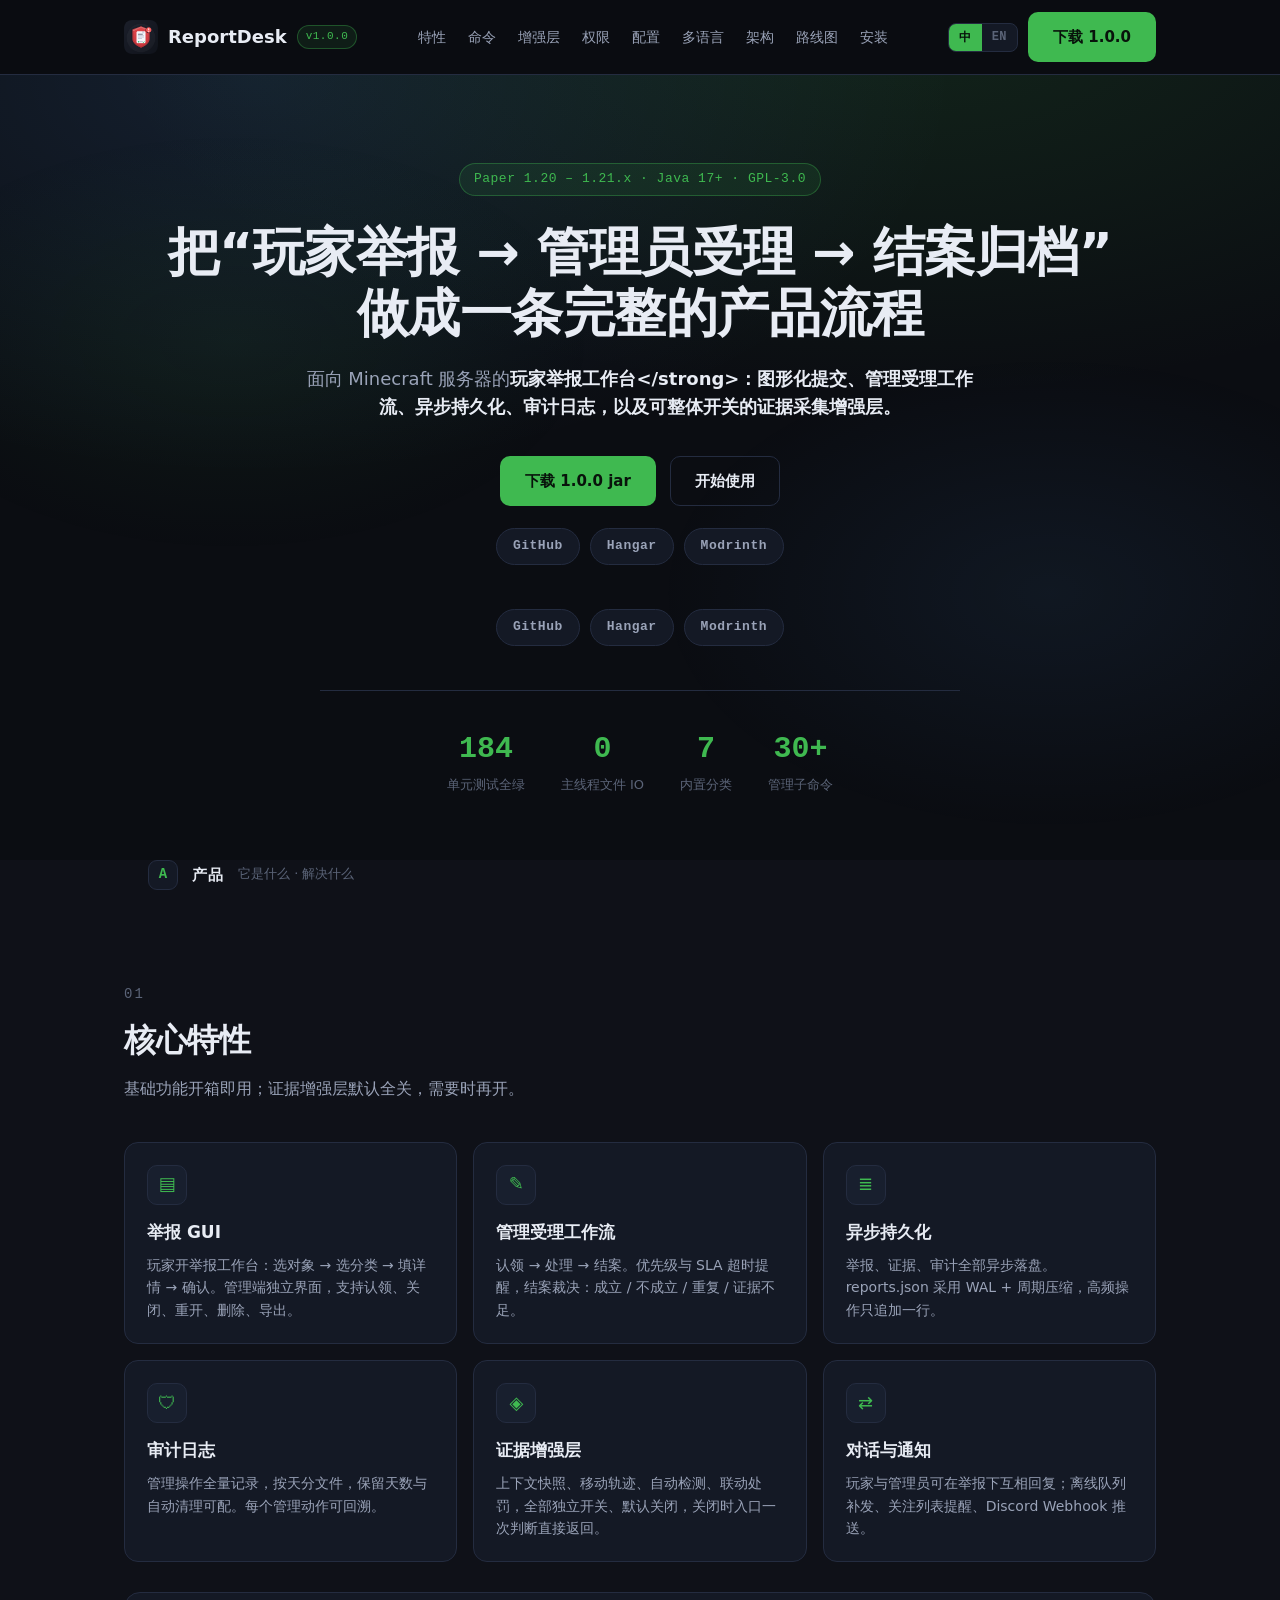
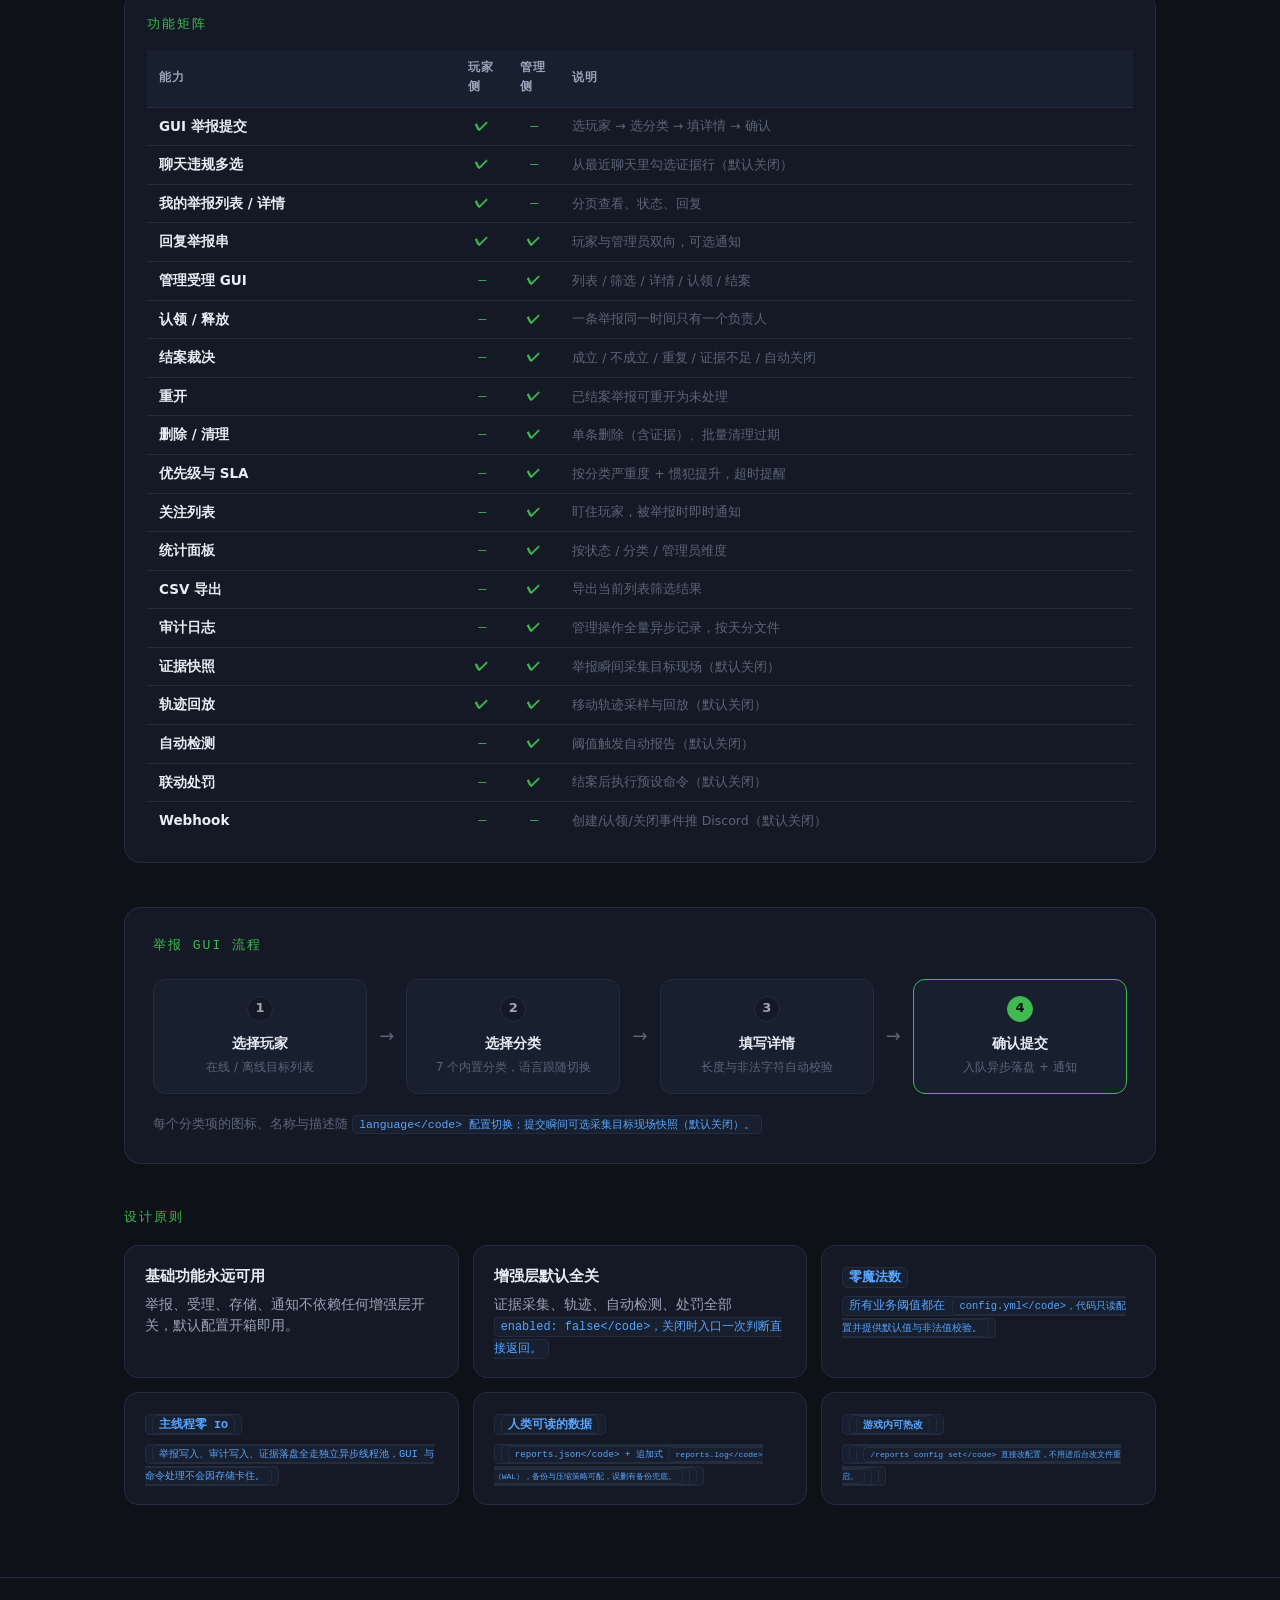
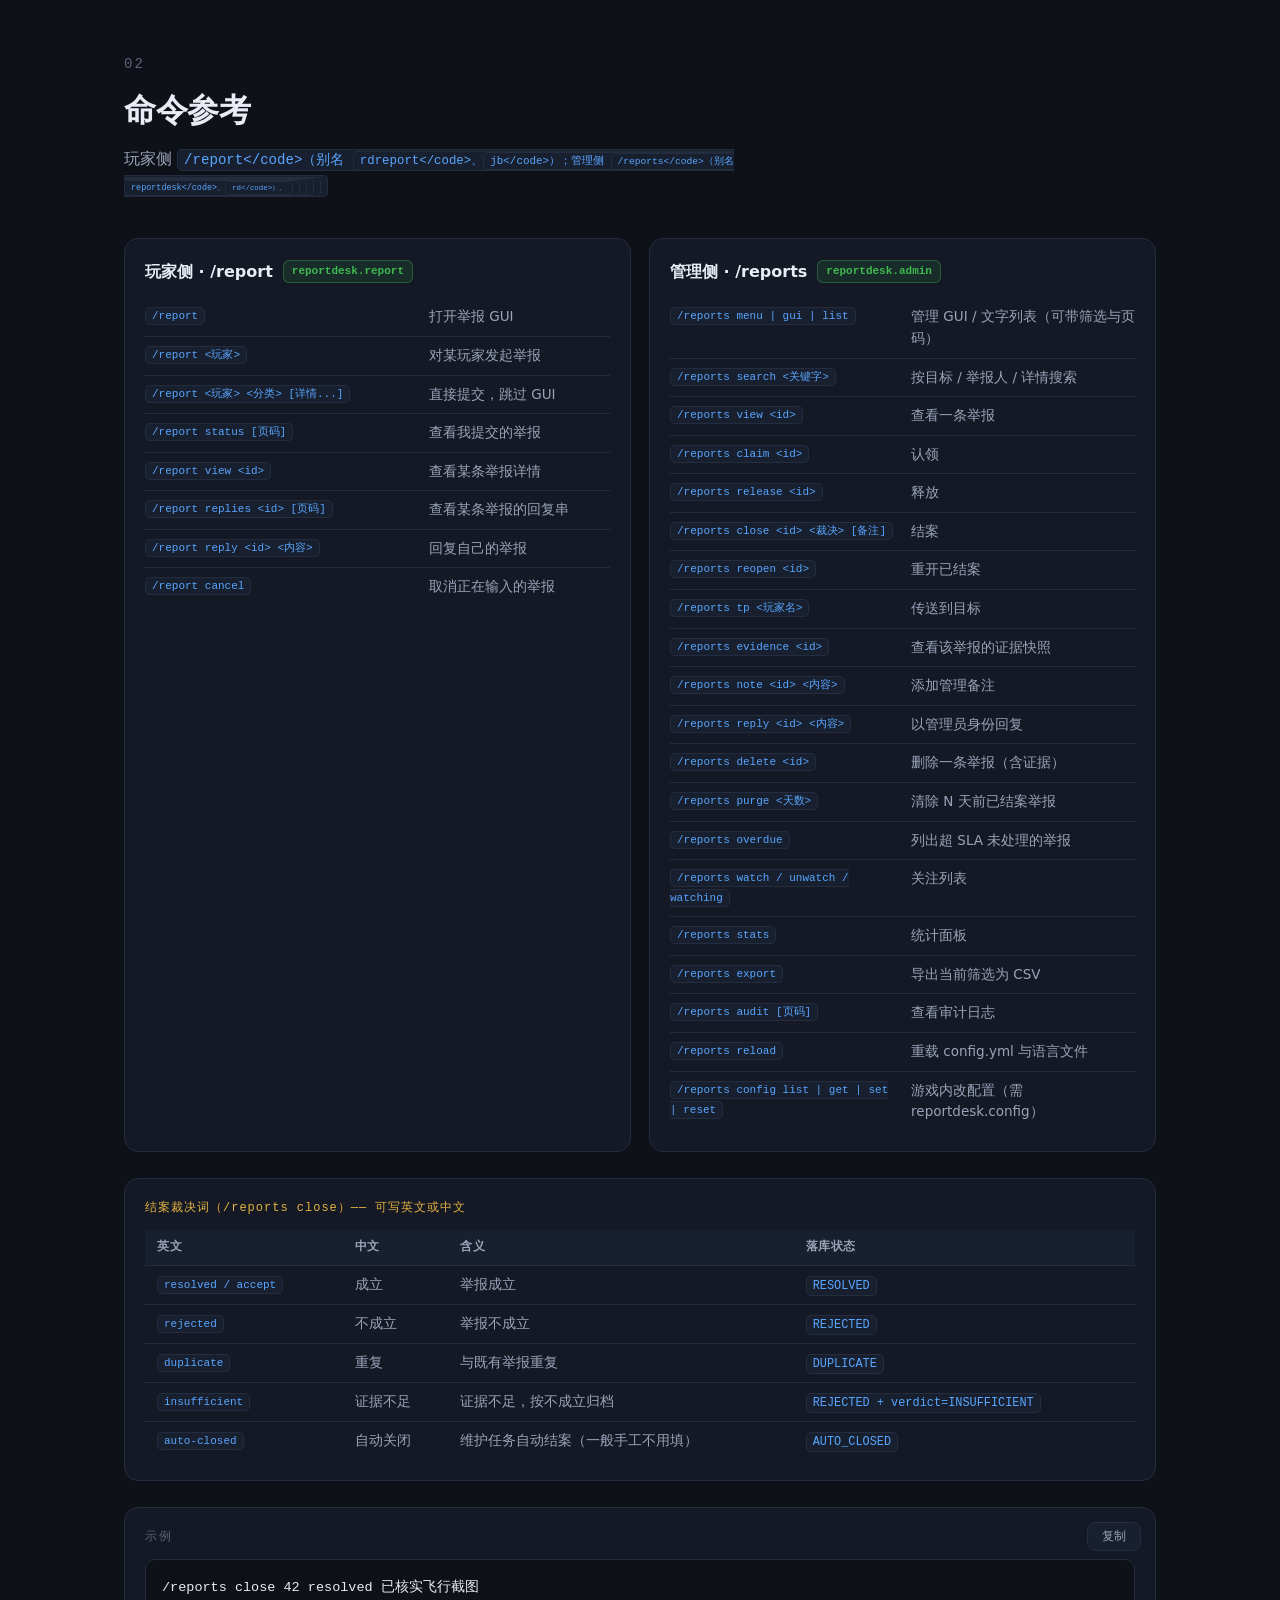
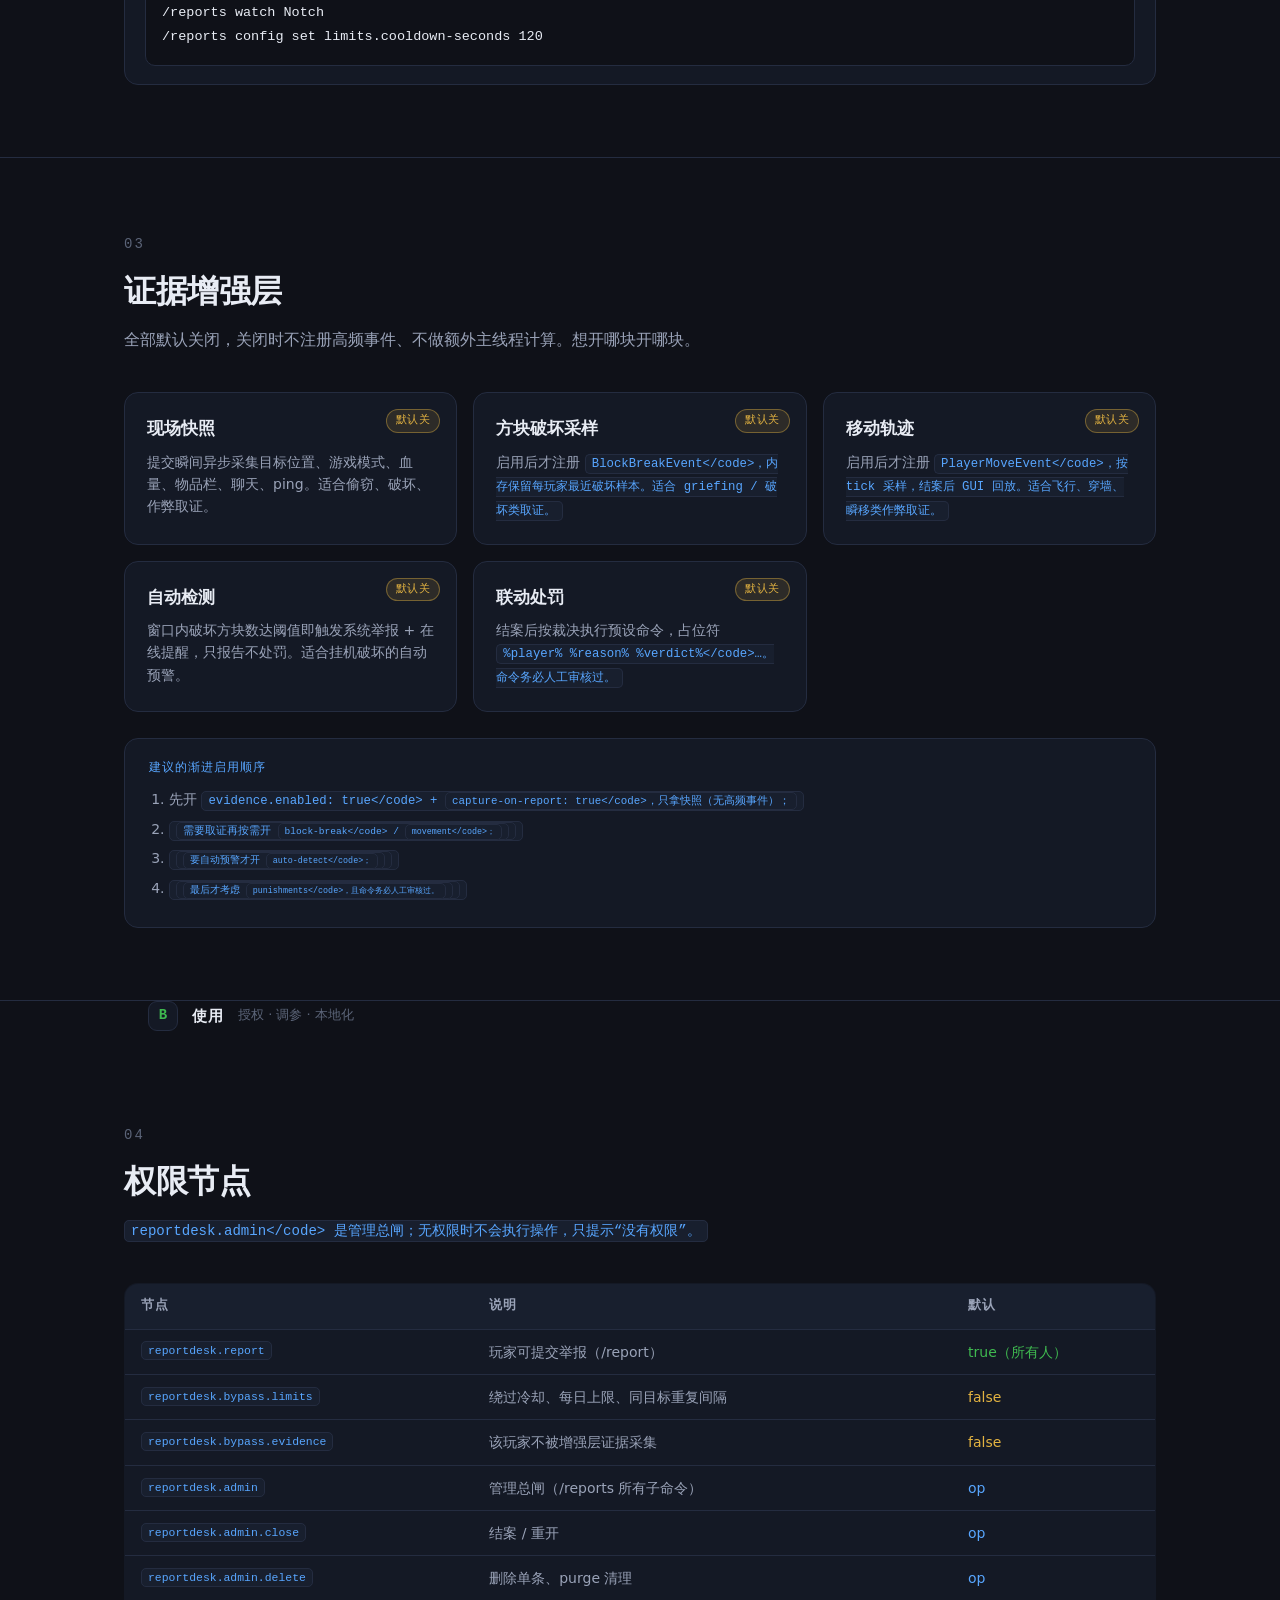
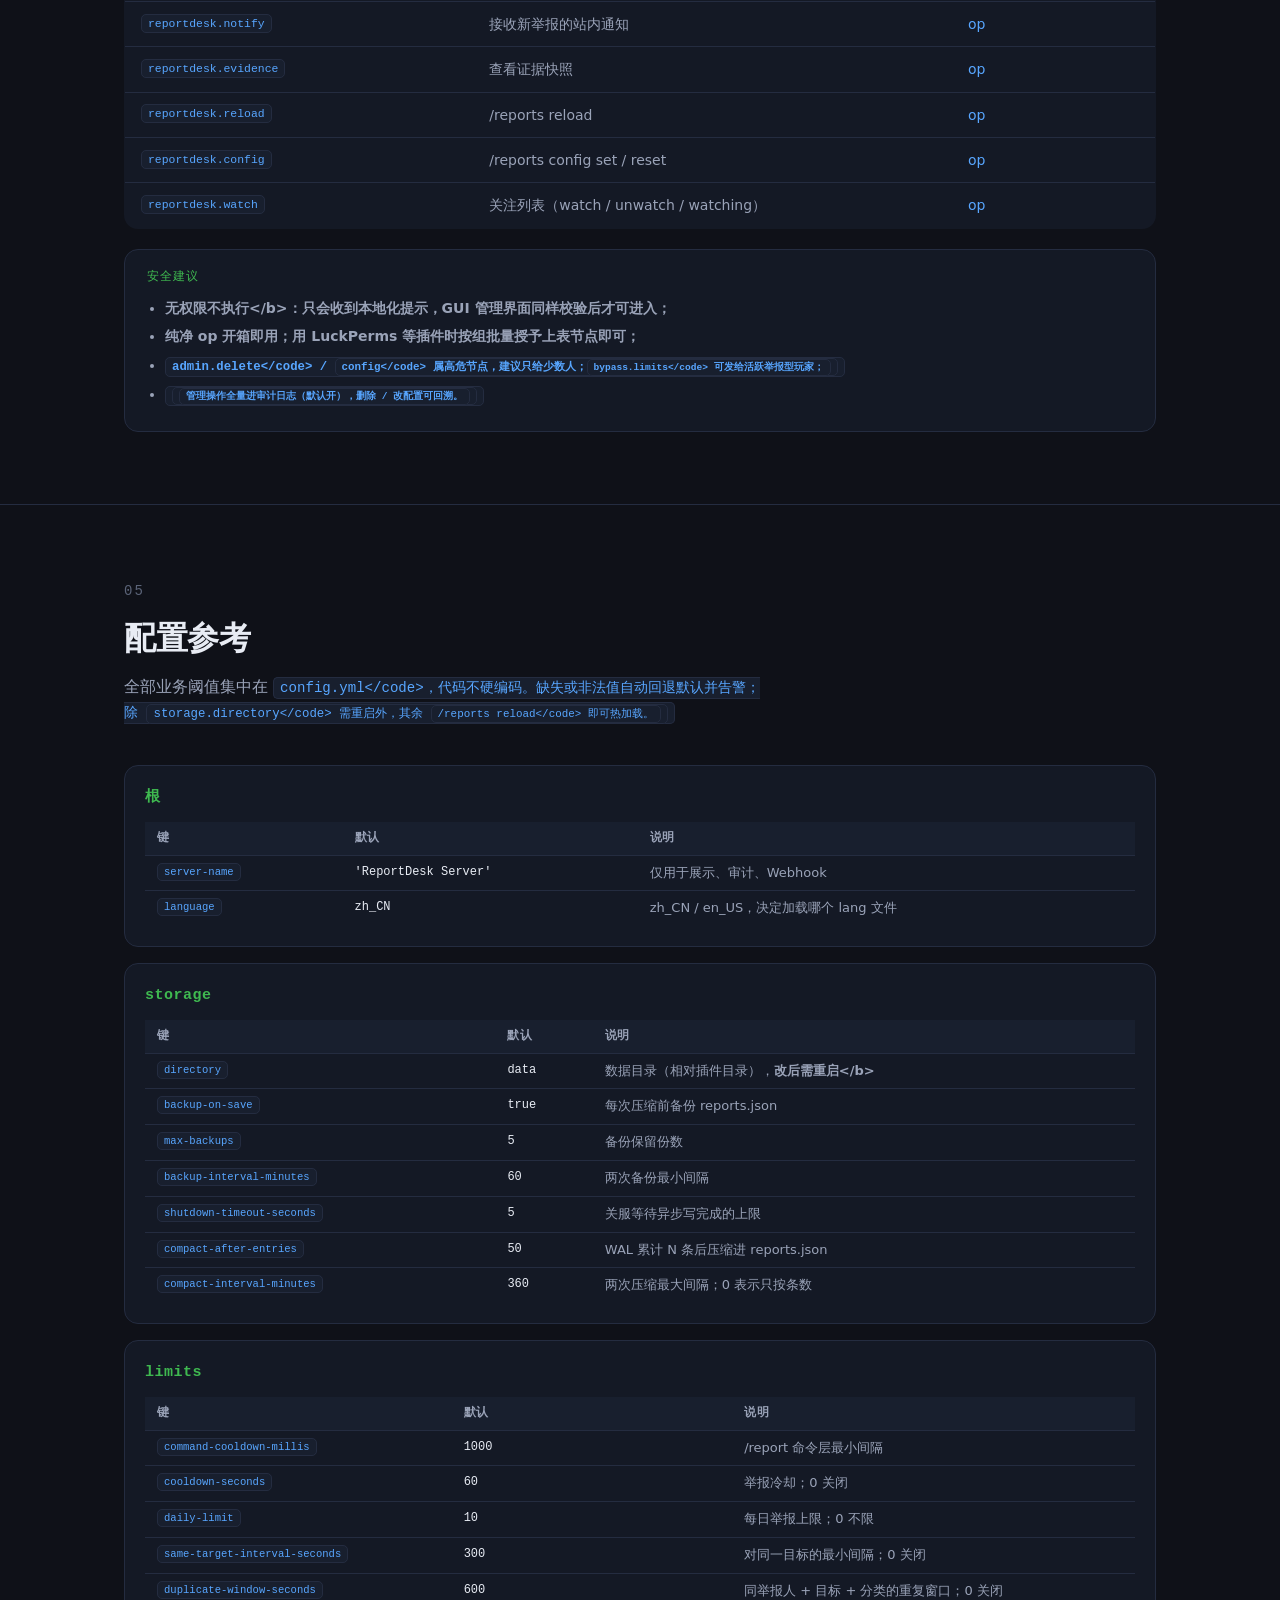
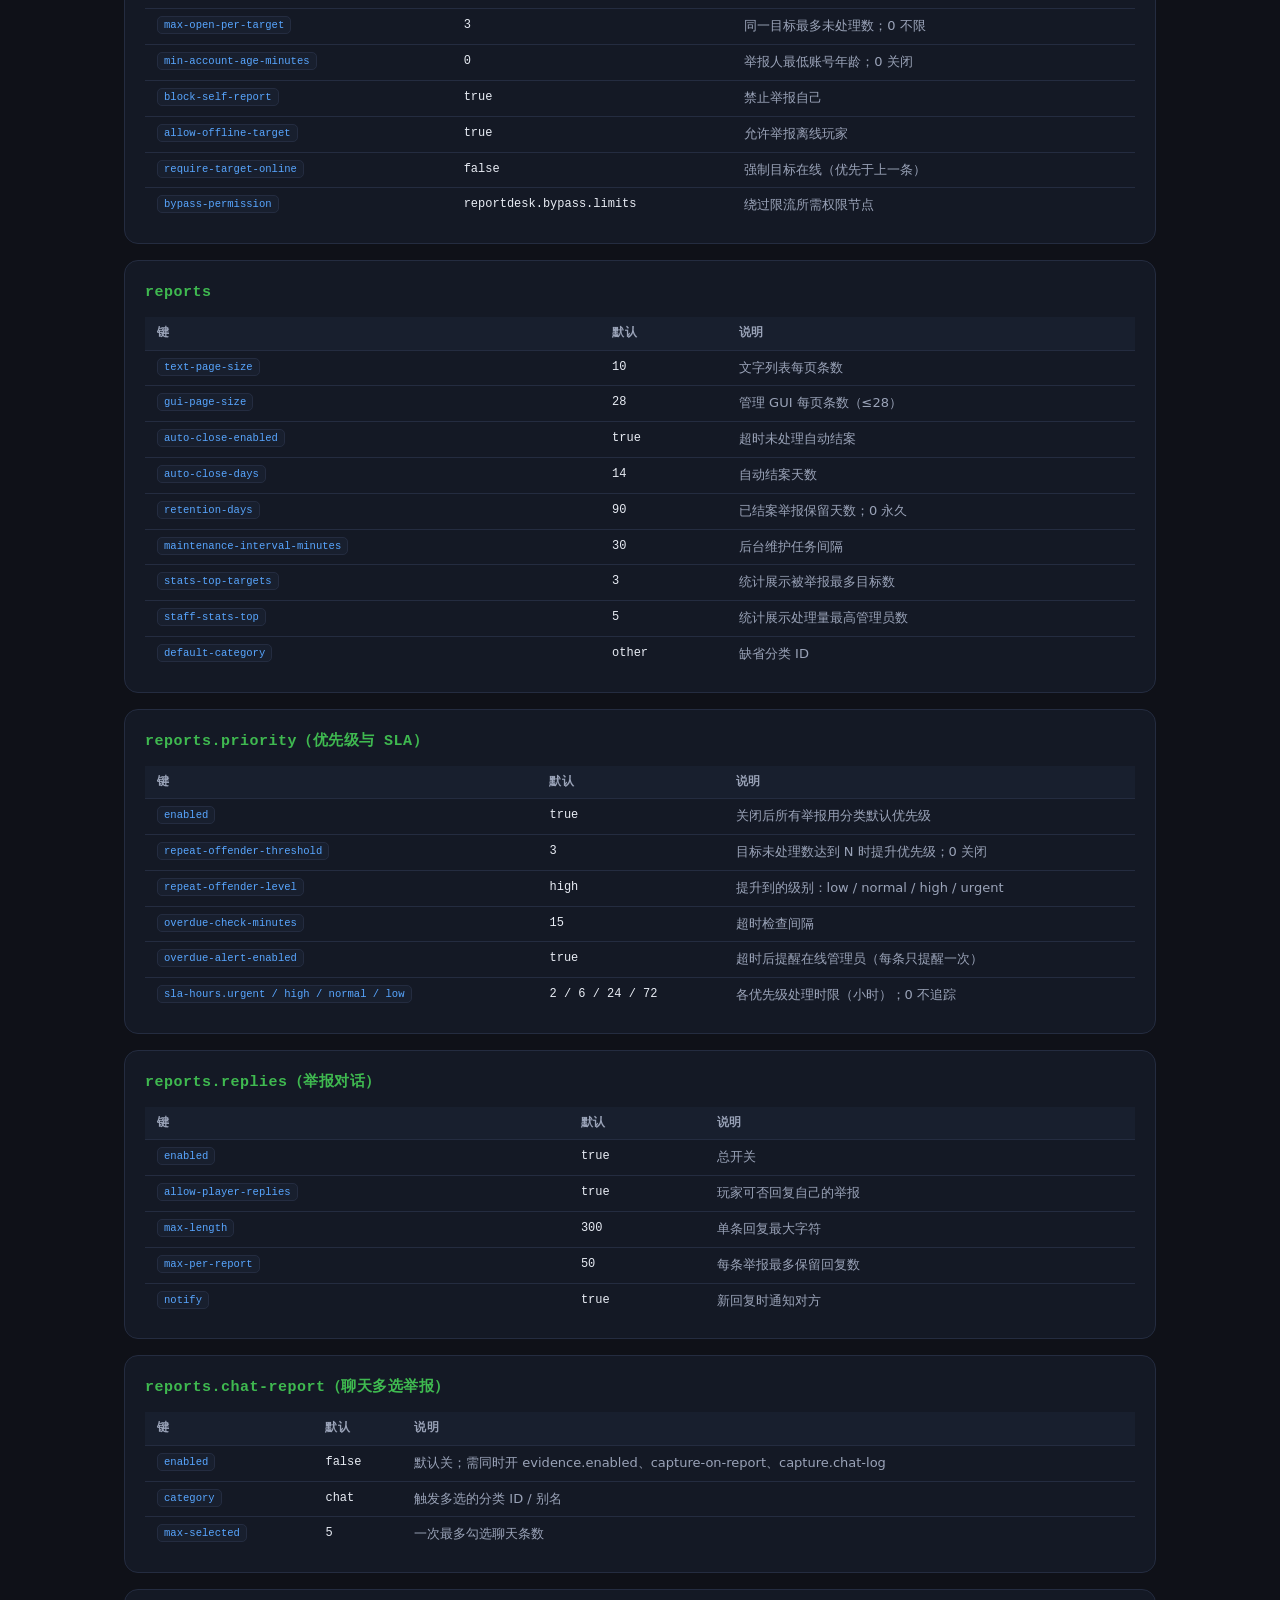
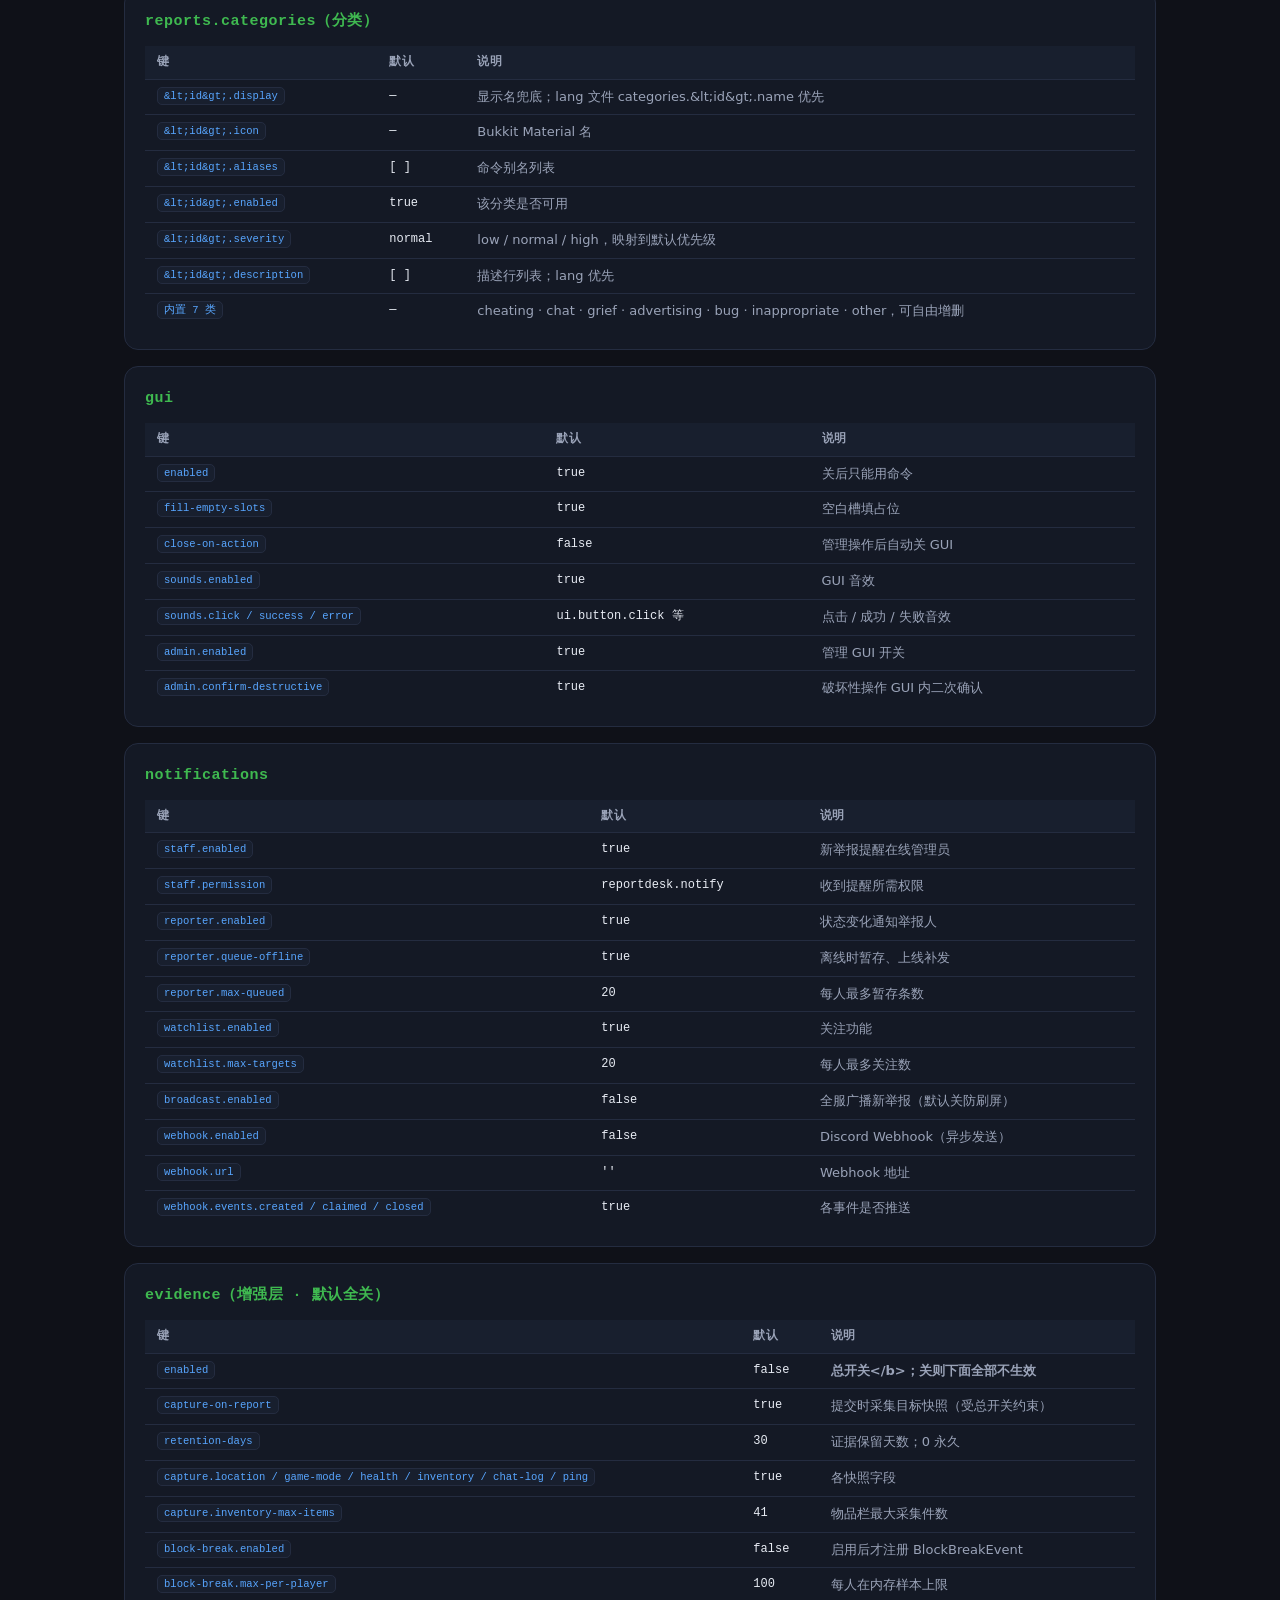
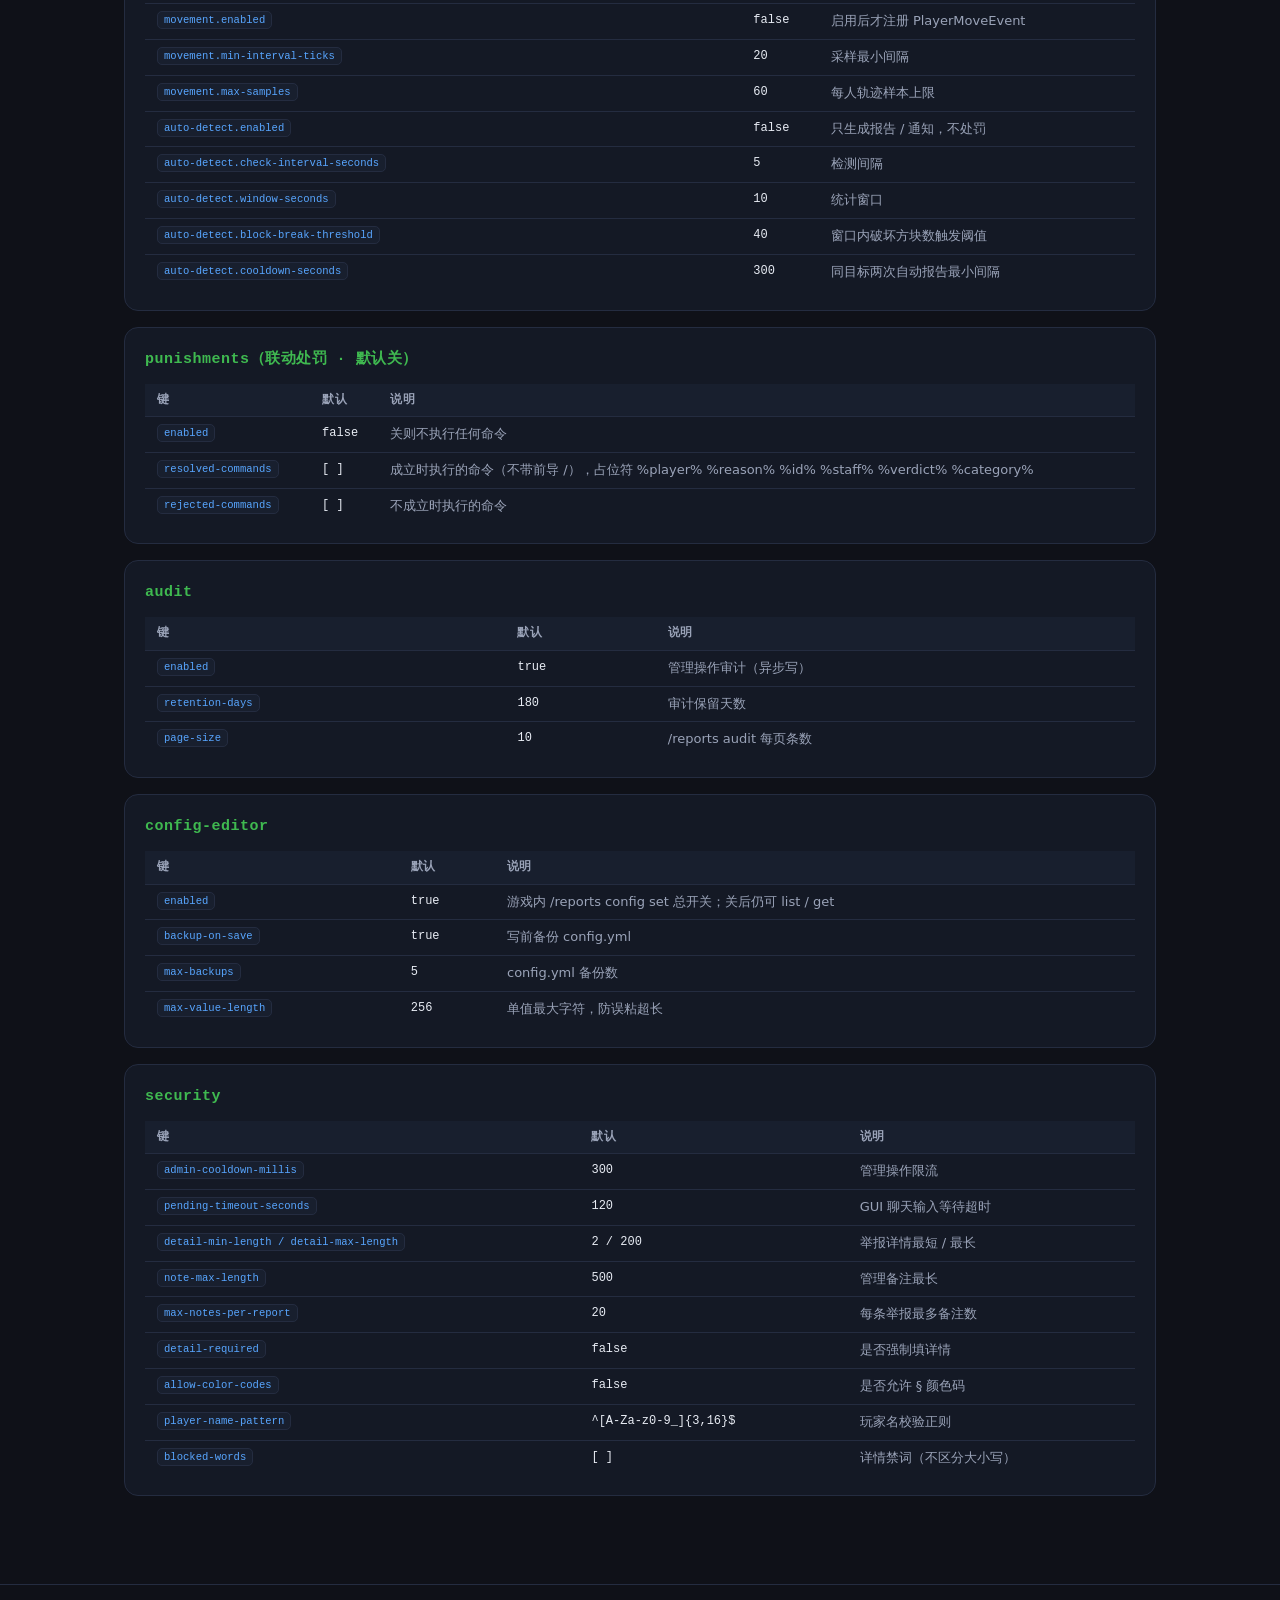
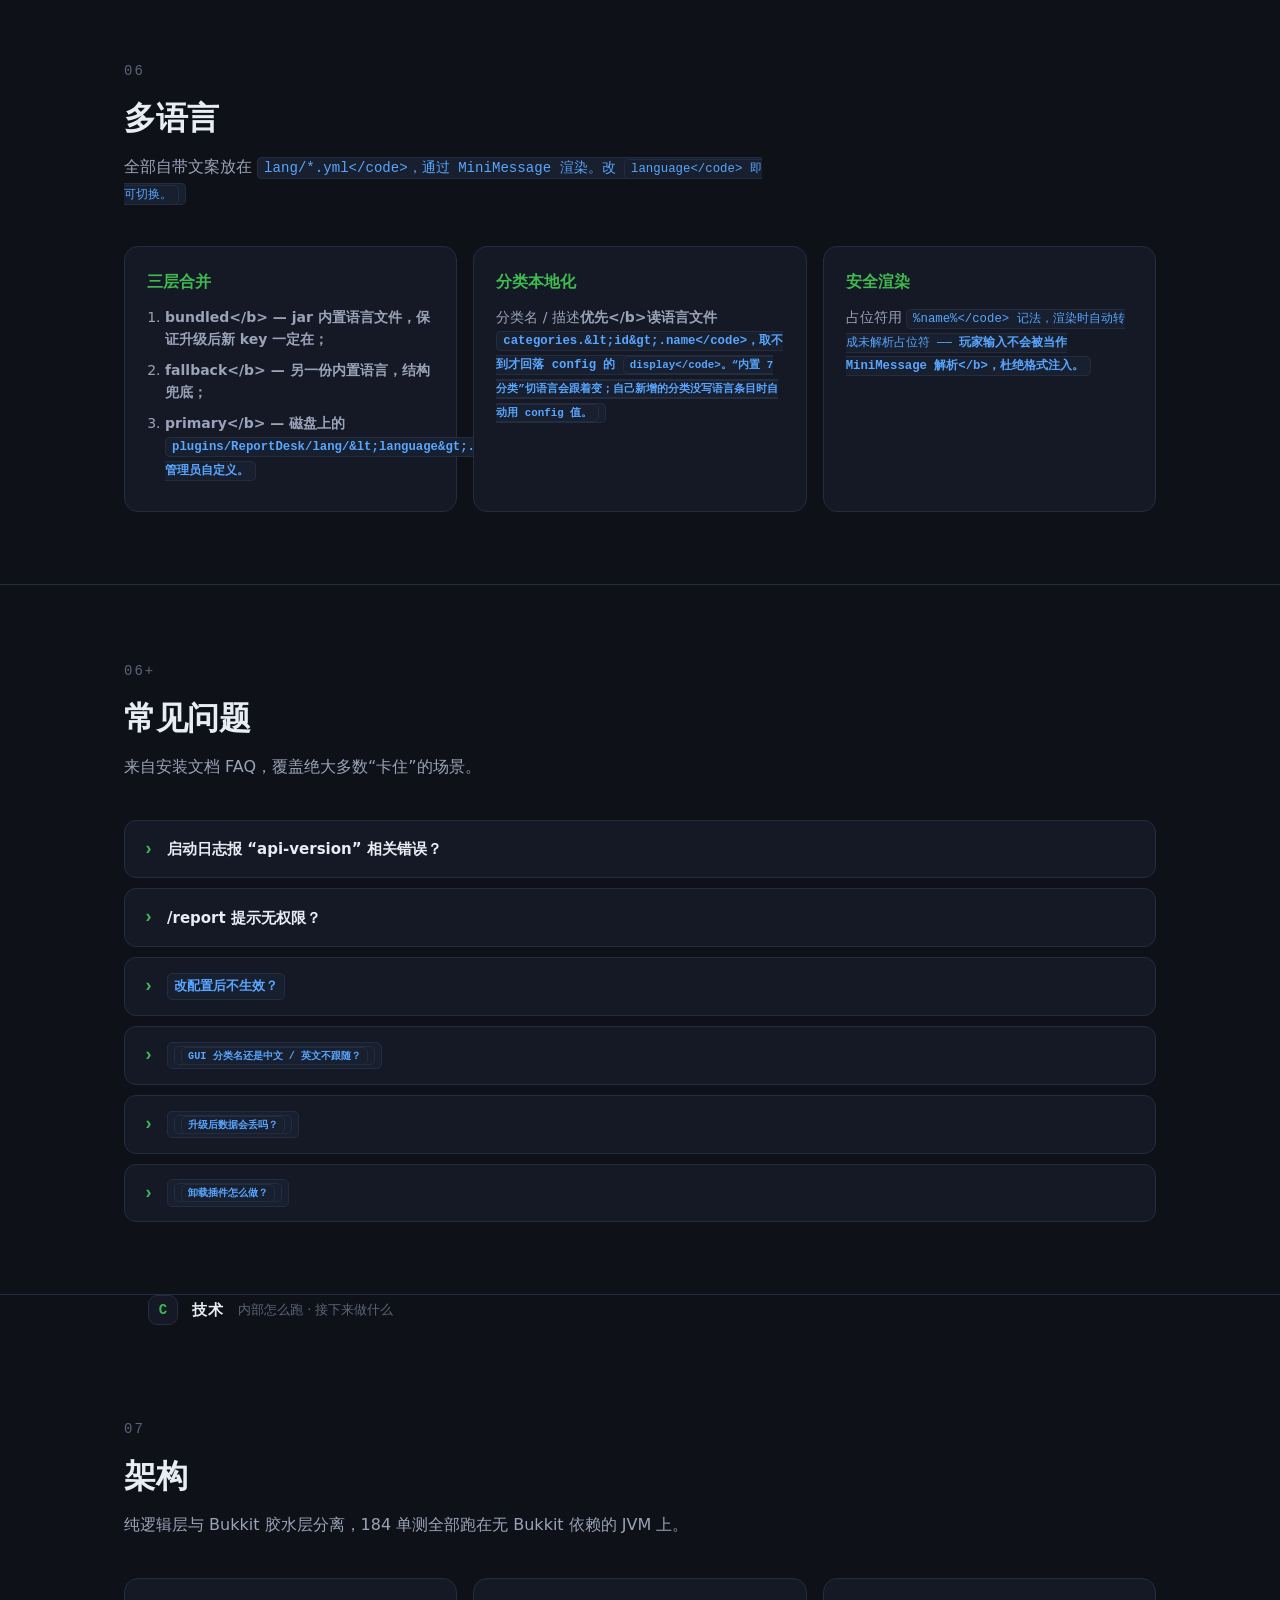
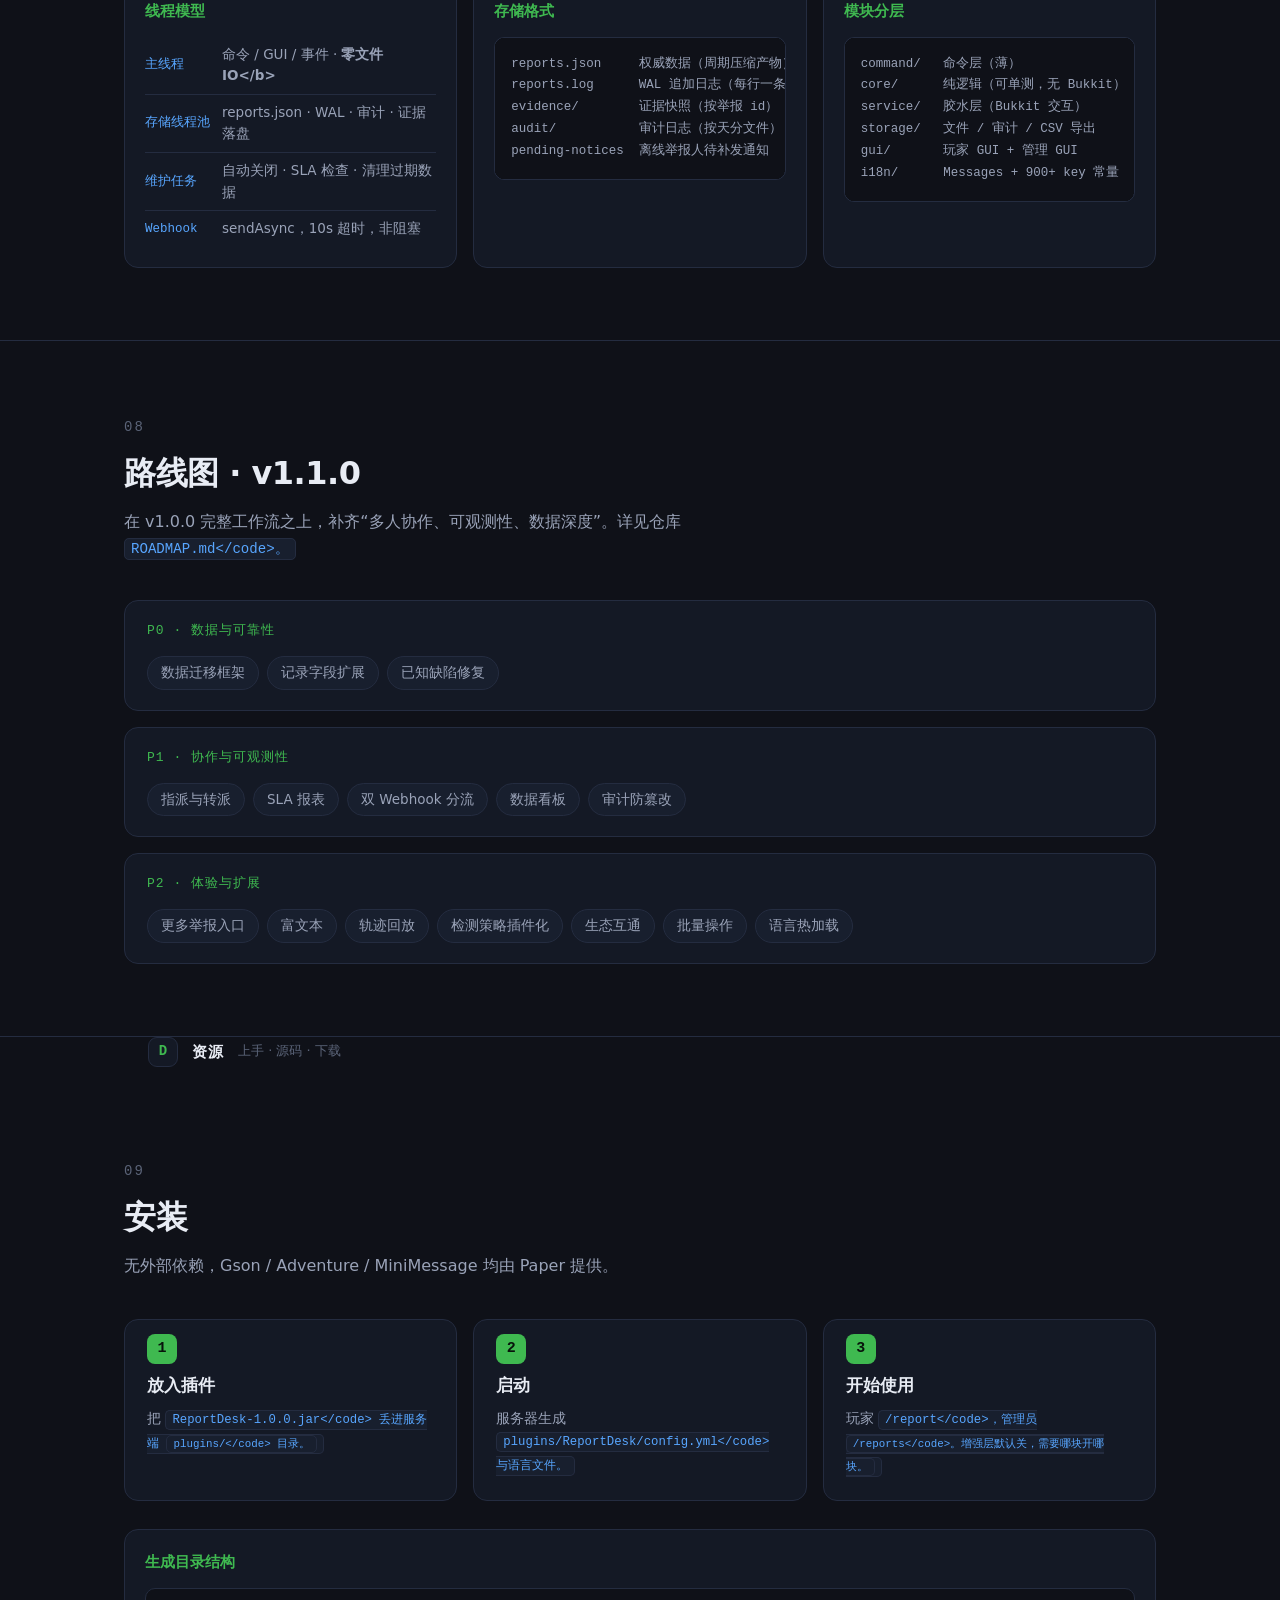
==== index.html @ e784ff21 "feat: FAQ section, design principles, brand version badge, mobile language switcher" ====
<!DOCTYPE html>
<html lang="zh-CN">
<head>
<meta charset="UTF-8">
<meta name="viewport" content="width=device-width, initial-scale=1.0">
<title data-i18n="meta.title">ReportDesk — Minecraft 玩家举报工作台</title>
<meta name="description" data-i18n-meta="meta.description" content="ReportDesk：面向 Paper 1.20–1.21.x 的完整玩家举报工作台。GUI 提交、管理受理工作流、异步持久化、审计日志、可整体开关的证据增强层。">
<link rel="icon" type="image/png" href="icon.png">
<link rel="stylesheet" href="css/style.css">
</head>
<body>

<!-- ============ NAV ============ -->
<header class="nav" id="nav">
  <div class="nav-inner">
    <a class="brand" href="#top">
      <img src="icon.png" alt="ReportDesk logo" width="34" height="34">
      <span>ReportDesk</span>
      <span class="brand-ver" data-i18n="brand.ver">v1.0.0</span>
    </a>
    <nav class="links" id="navLinks">
      <a href="#features" data-i18n="nav.features">特性</a>
      <a href="#commands" data-i18n="nav.commands">命令</a>
      <a href="#enhancements" data-i18n="nav.enhancements">增强层</a>
      <a href="#permissions" data-i18n="nav.permissions">权限</a>
      <a href="#config" data-i18n="nav.config">配置</a>
      <a href="#i18n" data-i18n="nav.i18n">多语言</a>
      <a href="#architecture" data-i18n="nav.architecture">架构</a>
      <a href="#roadmap" data-i18n="nav.roadmap">路线图</a>
      <a href="#install" data-i18n="nav.install">安装</a>
      <div class="nav-mobile-extra" id="navMobileExtra">
        <div class="lang-switch" id="langSwitchMobile">
          <button id="langZhMobile" class="lang-btn">中</button>
          <button id="langEnMobile" class="lang-btn">EN</button>
        </div>
      </div>
    </nav>
    <div class="nav-actions">
      <div class="lang-switch" id="langSwitch" title="Language / 语言">
        <button id="langZh" class="lang-btn active">中</button>
        <button id="langEn" class="lang-btn">EN</button>
      </div>
      <a class="btn primary nav-dl" href="https://github.com/leocodes-mc/ReportDesk/releases/download/v1.0.0/ReportDesk-1.0.0.jar" target="_blank" rel="noopener" download>
        <span class="nav-dl-label" data-i18n="nav.download">下载 1.0.0</span>
      </a>
      <button class="menu-toggle" id="menuToggle" aria-label="menu">☰</button>
    </div>
  </div>
</header>

<!-- ============ HERO ============ -->
<section class="hero" id="top">
  <div class="wrap">
    <div class="hero-badge">Paper 1.20 – 1.21.x · Java 17+ · GPL-3.0</div>
    <h1 data-i18n="hero.title">把"玩家举报 → 管理员受理 → 结案归档"<br>做成一条完整的产品流程</h1>
    <p class="hero-sub" data-i18n="hero.sub"></p>
    <div class="hero-cta">
      <a class="btn primary" href="https://github.com/leocodes-mc/ReportDesk/releases/download/v1.0.0/ReportDesk-1.0.0.jar" target="_blank" rel="noopener" download data-i18n="hero.download">下载 1.0.0 jar</a>
      <a class="btn ghost" href="#install" data-i18n="hero.start">开始使用</a>
    </div>
    <div class="hero-distros">
      <a class="distro" href="https://github.com/leocodes-mc/ReportDesk" target="_blank" rel="noopener">GitHub</a>
      <a class="distro" href="https://hangar.papermc.io/William/ReportDesk" target="_blank" rel="noopener">Hangar</a>
      <a class="distro" href="https://modrinth.com/plugin/reportdesk" target="_blank" rel="noopener">Modrinth</a>
    </div>
    <div class="hero-distros">
      <a class="distro" href="https://github.com/leocodes-mc/ReportDesk" target="_blank" rel="noopener">GitHub</a>
      <a class="distro" href="https://hangar.papermc.io/William/ReportDesk" target="_blank" rel="noopener">Hangar</a>
      <a class="distro" href="https://modrinth.com/plugin/reportdesk" target="_blank" rel="noopener">Modrinth</a>
    </div>
    <div class="hero-stats">
      <div><b data-count="184">0</b><span data-i18n="stat.tests">单元测试全绿</span></div>
      <div><b>0</b><span data-i18n="stat.io">主线程文件 IO</span></div>
      <div><b>7</b><span data-i18n="stat.cats">内置分类</span></div>
      <div><b>30+</b><span data-i18n="stat.cmds">管理子命令</span></div>
    </div>
  </div>
</section>

<!-- ============ GROUP A · 产品 ============ -->
<div class="group">
  <div class="wrap"><div class="group-bar">
    <span class="group-tag">A</span>
    <b data-i18n="group.a">产品</b>
    <i data-i18n="group.aSub">它是什么 · 解决什么</i>
  </div></div>

  <!-- 01 FEATURES -->
  <section class="sec" id="features">
    <div class="wrap">
      <div class="sec-head">
        <span class="sec-no">01</span>
        <h2 data-i18n="sec.features">核心特性</h2>
        <p data-i18n="sec.featuresSub">基础功能开箱即用；证据增强层默认全关，需要时再开。</p>
      </div>
      <div class="grid feat">
        <div class="card"><div class="card-ico">▤</div><h3 data-i18n="feat.gui.t">举报 GUI</h3><p data-i18n="feat.gui.d"></p></div>
        <div class="card"><div class="card-ico">✎</div><h3 data-i18n="feat.workflow.t">管理受理工作流</h3><p data-i18n="feat.workflow.d"></p></div>
        <div class="card"><div class="card-ico">≣</div><h3 data-i18n="feat.async.t">异步持久化</h3><p data-i18n="feat.async.d"></p></div>
        <div class="card"><div class="card-ico">🛡</div><h3 data-i18n="feat.audit.t">审计日志</h3><p data-i18n="feat.audit.d"></p></div>
        <div class="card"><div class="card-ico">◈</div><h3 data-i18n="feat.evidence.t">证据增强层</h3><p data-i18n="feat.evidence.d"></p></div>
        <div class="card"><div class="card-ico">⇄</div><h3 data-i18n="feat.notify.t">对话与通知</h3><p data-i18n="feat.notify.d"></p></div>
      </div>

      <!-- 功能矩阵（wiki 01） -->
      <div class="matrix">
        <div class="matrix-title" data-i18n="matrix.title">功能矩阵</div>
        <div class="matrix-scroll">
          <table class="matrix-table">
            <thead><tr>
              <th data-i18n="matrix.cap">能力</th>
              <th data-i18n="matrix.player">玩家侧</th>
              <th data-i18n="matrix.staff">管理侧</th>
              <th data-i18n="matrix.note">说明</th>
            </tr></thead>
            <tbody id="matrixBody"></tbody>
          </table>
        </div>
      </div>

      <!-- GUI 流程演示 -->
      <div class="demo">
        <div class="demo-title" data-i18n="demo.title">举报 GUI 流程</div>
        <div class="demo-steps">
          <div class="step active" data-step="1"><i>1</i><b data-i18n="demo.s1.t">选择玩家</b><small data-i18n="demo.s1.d">在线 / 离线目标列表</small></div>
          <div class="step-arrow">→</div>
          <div class="step" data-step="2"><i>2</i><b data-i18n="demo.s2.t">选择分类</b><small data-i18n="demo.s2.d">7 个内置分类，语言跟随切换</small></div>
          <div class="step-arrow">→</div>
          <div class="step" data-step="3"><i>3</i><b data-i18n="demo.s3.t">填写详情</b><small data-i18n="demo.s3.d">长度与非法字符自动校验</small></div>
          <div class="step-arrow">→</div>
          <div class="step" data-step="4"><i>4</i><b data-i18n="demo.s4.t">确认提交</b><small data-i18n="demo.s4.d">入队异步落盘 + 通知</small></div>
        </div>
        <p class="demo-note" data-i18n="demo.note"></p>
      </div>

      <!-- 设计原则 -->
      <div class="principle-grid" id="principleGrid"></div>
    </div>
  </section>

  <!-- 02 COMMANDS -->
  <section class="sec" id="commands">
    <div class="wrap">
      <div class="sec-head">
        <span class="sec-no">02</span>
        <h2 data-i18n="sec.commands">命令参考</h2>
        <p data-i18n="sec.commandsSub"></p>
      </div>
      <div class="cmd-cols">
        <div class="cmd-block">
          <h3><span data-i18n="cmd.player.title">玩家侧 · /report</span> <span class="tag">reportdesk.report</span></h3>
          <table class="cmd-table" id="cmdPlayerTable"></table>
        </div>
        <div class="cmd-block">
          <h3><span data-i18n="cmd.staff.title">管理侧 · /reports</span> <span class="tag">reportdesk.admin</span></h3>
          <table class="cmd-table" id="cmdStaffTable"></table>
        </div>
      </div>

      <!-- 裁决词表（wiki 03） -->
      <div class="verdict-block">
        <div class="verdict-title" data-i18n="verdict.title">结案裁决词（close）</div>
        <table class="verdict-table">
          <thead><tr>
            <th data-i18n="verdict.en">英文</th>
            <th data-i18n="verdict.zh">中文</th>
            <th data-i18n="verdict.meaning">含义</th>
            <th data-i18n="verdict.status">落库状态</th>
          </tr></thead>
          <tbody id="verdictBody"></tbody>
        </table>
      </div>

      <div class="example">
        <div class="example-label" data-i18n="example.label">示例</div>
        <pre class="code"><code data-copy>/reports close 42 resolved 已核实飞行截图
/reports watch Notch
/reports config set limits.cooldown-seconds 120</code></pre>
        <button class="copy-btn" data-copybtn data-i18n="example.copy">复制</button>
      </div>
    </div>
  </section>

  <!-- 03 ENHANCEMENTS -->
  <section class="sec" id="enhancements">
    <div class="wrap">
      <div class="sec-head">
        <span class="sec-no">03</span>
        <h2 data-i18n="sec.enhancements">证据增强层</h2>
        <p data-i18n="sec.enhancementsSub"></p>
      </div>
      <div class="grid enh">
        <div class="card off"><span class="switch-pill" data-i18n="enh.pill">默认关</span><h3 data-i18n="enh.snap.t">现场快照</h3><p data-i18n="enh.snap.d"></p></div>
        <div class="card off"><span class="switch-pill" data-i18n="enh.pill">默认关</span><h3 data-i18n="enh.break.t">方块破坏采样</h3><p data-i18n="enh.break.d"></p></div>
        <div class="card off"><span class="switch-pill" data-i18n="enh.pill">默认关</span><h3 data-i18n="enh.move.t">移动轨迹</h3><p data-i18n="enh.move.d"></p></div>
        <div class="card off"><span class="switch-pill" data-i18n="enh.pill">默认关</span><h3 data-i18n="ench.auto.t">自动检测</h3><p data-i18n="ench.auto.d"></p></div>
        <div class="card off"><span class="switch-pill" data-i18n="enh.pill">默认关</span><h3 data-i18n="enh.punish.t">联动处罚</h3><p data-i18n="enh.punish.d"></p></div>
      </div>
      <!-- 渐进启用建议（wiki 06） -->
      <div class="enh-guide">
        <div class="enh-guide-title" data-i18n="enhguide.title">建议的渐进启用顺序</div>
        <ol id="enhGuideList"></ol>
      </div>
    </div>
  </section>
</div>

<!-- ============ GROUP B · 使用 ============ -->
<div class="group">
  <div class="wrap"><div class="group-bar">
    <span class="group-tag">B</span>
    <b data-i18n="group.b">使用</b>
    <i data-i18n="group.bSub">授权 · 调参 · 本地化 · 常见问题</i>
  </div></div>

  <!-- 04 PERMISSIONS -->
  <section class="sec" id="permissions">
    <div class="wrap">
      <div class="sec-head">
        <span class="sec-no">04</span>
        <h2 data-i18n="sec.permissions">权限节点</h2>
        <p data-i18n="sec.permissionsSub"></p>
      </div>
      <table class="perm-table">
        <thead><tr><th data-i18n="perm.node">节点</th><th data-i18n="perm.desc">说明</th><th data-i18n="perm.def">默认</th></tr></thead>
        <tbody id="permBody"></tbody>
      </table>
      <div class="perm-tips" id="permTips"></div>
    </div>
  </section>

  <!-- 05 CONFIG -->
  <section class="sec" id="config">
    <div class="wrap">
      <div class="sec-head">
        <span class="sec-no">05</span>
        <h2 data-i18n="sec.config">配置参考</h2>
        <p data-i18n="sec.configSub"></p>
      </div>
      <div id="configDocs"></div>
    </div>
  </section>

  <!-- 06 I18N -->
  <section class="sec" id="i18n">
    <div class="wrap">
      <div class="sec-head">
        <span class="sec-no">06</span>
        <h2 data-i18n="sec.i18n">多语言</h2>
        <p data-i18n="sec.i18nSub"></p>
      </div>
      <div class="i18n-cols">
        <div class="i18n-block">
          <h3 data-i18n="i18n.merge.t">三层合并</h3>
          <ol id="i18nMergeList"></ol>
        </div>
        <div class="i18n-block">
          <h3 data-i18n="i18n.cat.t">分类本地化</h3>
          <p data-i18n="i18n.cat.d"></p>
        </div>
        <div class="i18n-block">
          <h3 data-i18n="i18n.safe.t">安全渲染</h3>
          <p data-i18n="i18n.safe.d"></p>
        </div>
      </div>
    </div>
  </section>

  <!-- 06.5 FAQ -->
  <section class="sec" id="faq">
    <div class="wrap">
      <div class="sec-head">
        <span class="sec-no">06+</span>
        <h2 data-i18n="sec.faq">常见问题</h2>
        <p data-i18n="sec.faqSub">来自安装文档 FAQ，覆盖绝大多数"卡住"的场景。</p>
      </div>
      <div class="faq" id="faqList"></div>
    </div>
  </section>
</div>

<!-- ============ GROUP C · 技术 ============ -->
<div class="group">
  <div class="wrap"><div class="group-bar">
    <span class="group-tag">C</span>
    <b data-i18n="group.c">技术</b>
    <i data-i18n="group.cSub">内部怎么跑 · 接下来做什么</i>
  </div></div>

  <!-- 07 ARCHITECTURE -->
  <section class="sec" id="architecture">
    <div class="wrap">
      <div class="sec-head">
        <span class="sec-no">07</span>
        <h2 data-i18n="sec.arch">架构</h2>
        <p data-i18n="sec.archSub"></p>
      </div>
      <div class="arch-cols">
        <div class="arch-block">
          <h3 data-i18n="arch.thread">线程模型</h3>
          <table class="mini-table" id="threadTable"></table>
        </div>
        <div class="arch-block">
          <h3 data-i18n="arch.storage">存储格式</h3>
          <pre class="code small"><code>reports.json     权威数据（周期压缩产物）
reports.log      WAL 追加日志（每行一条）
evidence/        证据快照（按举报 id）
audit/           审计日志（按天分文件）
pending-notices  离线举报人待补发通知</code></pre>
        </div>
        <div class="arch-block">
          <h3 data-i18n="arch.modules">模块分层</h3>
          <pre class="code small"><code>command/   命令层（薄）
core/      纯逻辑（可单测，无 Bukkit）
service/   胶水层（Bukkit 交互）
storage/   文件 / 审计 / CSV 导出
gui/       玩家 GUI + 管理 GUI
i18n/      Messages + 900+ key 常量</code></pre>
        </div>
      </div>
    </div>
  </section>

  <!-- 08 ROADMAP -->
  <section class="sec" id="roadmap">
    <div class="wrap">
      <div class="sec-head">
        <span class="sec-no">08</span>
        <h2 data-i18n="sec.roadmap">路线图 · v1.1.0</h2>
        <p data-i18n="sec.roadmapSub"></p>
      </div>
      <div class="roadmap" id="roadmapGroups"></div>
    </div>
  </section>
</div>

<!-- ============ GROUP D · 资源 ============ -->
<div class="group">
  <div class="wrap"><div class="group-bar">
    <span class="group-tag">D</span>
    <b data-i18n="group.d">资源</b>
    <i data-i18n="group.dSub">上手 · 源码 · 下载</i>
  </div></div>

  <!-- 09 INSTALL -->
  <section class="sec" id="install">
    <div class="wrap">
      <div class="sec-head">
        <span class="sec-no">09</span>
        <h2 data-i18n="sec.install">安装</h2>
        <p data-i18n="sec.installSub"></p>
      </div>
      <div class="install-grid">
        <div class="card"><span class="step-no">1</span><h3 data-i18n="inst.s1.t">放入插件</h3><p data-i18n="inst.s1.d"></p></div>
        <div class="card"><span class="step-no">2</span><h3 data-i18n="inst.s2.t">启动</h3><p data-i18n="inst.s2.d"></p></div>
        <div class="card"><span class="step-no">3</span><h3 data-i18n="inst.s3.t">开始使用</h3><p data-i18n="inst.s3.d"></p></div>
      </div>
      <!-- 目录结构（wiki 02） -->
      <div class="arch-block install-dir">
        <h3 data-i18n="inst.dir">生成目录结构</h3>
        <pre class="code small"><code>plugins/ReportDesk/
├── config.yml                 业务配置（语言、限流、分类、增强层…）
├── lang/
│   ├── zh_CN.yml              中文文案
│   └── en_US.yml              英文文案
└── data/
    ├── reports.json           举报记录（权威数据）
    ├── reports.log            WAL 追加日志
    ├── reports.json.bak/      备份（最多 5 份）
    ├── evidence/              证据快照（增强层启用后生成）
    ├── audit/                 审计日志（按天分文件）
    └── pending-notices.json   离线举报人待补发通知</code></pre>
      </div>
      <div class="install-meta">
        <div><b data-i18n="inst.meta.server">服务端</b><span data-i18n="inst.meta.serverV"></span></div>
        <div><b data-i18n="inst.meta.jdk">JDK</b><span data-i18n="inst.meta.jdkV"></span></div>
        <div><b data-i18n="inst.meta.license">许可</b><span data-i18n="inst.meta.licenseV"></span></div>
        <div><b data-i18n="inst.meta.reload">热加载</b><span data-i18n="inst.meta.reloadV"></span></div>
      </div>
    </div>
  </section>

  <!-- 10 REPOS -->
  <section class="sec" id="repos">
    <div class="wrap">
      <div class="sec-head">
        <span class="sec-no">10</span>
        <h2 data-i18n="sec.repos">获取与源码</h2>
        <p data-i18n="sec.reposSub"></p>
      </div>
      <div class="repo-grid">
        <a class="repo" href="https://github.com/leocodes-mc/ReportDesk" target="_blank" rel="noopener">
          <span class="repo-mark">⎇</span>
          <span class="repo-txt"><b>GitHub</b><i>leocodes-mc / ReportDesk</i></span>
          <span class="repo-go">→</span>
        </a>
        <a class="repo" href="https://hangar.papermc.io/William/ReportDesk" target="_blank" rel="noopener">
          <span class="repo-mark">▣</span>
          <span class="repo-txt"><b>Hangar</b><i>William / ReportDesk</i></span>
          <span class="repo-go">→</span>
        </a>
        <a class="repo" href="https://modrinth.com/plugin/reportdesk" target="_blank" rel="noopener">
          <span class="repo-mark">◆</span>
          <span class="repo-txt"><b>Modrinth</b><i>plugin / reportdesk</i></span>
          <span class="repo-go">→</span>
        </a>
        <a class="repo repo-dl" href="https://github.com/leocodes-mc/ReportDesk/releases/download/v1.0.0/ReportDesk-1.0.0.jar" target="_blank" rel="noopener">
          <span class="repo-mark">↓</span>
          <span class="repo-txt"><b data-i18n="repo.release">发行版</b><i>ReportDesk-1.0.0.jar</i></span>
          <span class="repo-go">→</span>
        </a>
      </div>
    </div>
  </section>
</div>

<!-- ============ FOOTER ============ -->
<footer class="footer">
  <div class="wrap footer-top">
    <div class="footer-brand">
      <img src="icon.png" alt="" width="28" height="28">
      <span>ReportDesk <small>v1.0.0</small></span>
    </div>
    <div class="footer-links">
      <a href="#features" data-i18n="nav.features">特性</a>
      <a href="#commands" data-i18n="nav.commands">命令</a>
      <a href="#config" data-i18n="nav.config">配置</a>
      <a href="#architecture" data-i18n="nav.architecture">架构</a>
      <a href="#roadmap" data-i18n="nav.roadmap">路线图</a>
      <a href="#install" data-i18n="nav.install">安装</a>
    </div>
  </div>
  <div class="wrap footer-note" data-i18n="footer.note"></div>
</footer>

<div class="toast" id="toast">已复制</div>
<div class="progress" id="progress"></div>
<button class="totop" id="toTop" aria-label="top">↑</button>

<script src="js/i18n-zh.js"></script>
<script src="js/i18n-en.js"></script>
<script src="js/app.js"></script>
<script src="js/main.js"></script>
</body>
</html>
---- css/style.css ----
/* ============================================================
   ReportDesk 展示站 — 深色主题
   ============================================================ */
:root{
  --bg:#0b0d12;
  --bg-2:#0f1118;
  --panel:#141925;
  --panel-2:#181f2e;
  --border:#242c40;
  --text:#e8ecf4;
  --muted:#9aa3b8;
  --dim:#5b6478;
  --accent:#3fb950;
  --accent-2:#58a6ff;
  --warn:#e3b341;
  --danger:#f85149;
  --mono:ui-monospace,"Cascadia Code","JetBrains Mono","Fira Code",Consolas,monospace;
  --sans:"Segoe UI",system-ui,-apple-system,"Microsoft YaHei","Noto Sans",sans-serif;
  --maxw:1080px;
}
*{box-sizing:border-box;margin:0;padding:0}
html{scroll-behavior:smooth}
body{
  background:var(--bg);
  color:var(--text);
  font-family:var(--sans);
  line-height:1.6;
  -webkit-font-smoothing:antialiased;
}
code{
  font-family:var(--mono);
  font-size:.88em;
  background:var(--panel-2);
  color:var(--accent-2);
  padding:2px 6px;
  border-radius:5px;
  border:1px solid var(--border);
}
a{color:var(--accent-2);text-decoration:none}
a:hover{text-decoration:underline}

.wrap{max-width:var(--maxw);margin:0 auto;padding:0 24px}

/* ---------- NAV ---------- */
.nav{
  position:sticky;top:0;z-index:100;
  background:rgba(11,13,18,.85);
  backdrop-filter:blur(10px);
  border-bottom:1px solid var(--border);
  transition:box-shadow .2s;
}
.nav.scrolled{box-shadow:0 8px 30px rgba(0,0,0,.45)}
.nav-inner{
  max-width:var(--maxw);margin:0 auto;padding:12px 24px;
  display:flex;align-items:center;justify-content:space-between;gap:14px;
}
.brand{display:flex;align-items:center;gap:10px;color:var(--text);font-weight:700;font-size:18px;white-space:nowrap}
.brand:hover{text-decoration:none}
.brand img{border-radius:8px}
.brand-ver{
  font-family:var(--mono);font-size:11px;font-weight:500;color:var(--accent);
  background:rgba(63,185,80,.1);border:1px solid rgba(63,185,80,.35);
  padding:2px 8px;border-radius:999px;letter-spacing:.5px;
}
.links{display:flex;gap:2px;flex-wrap:wrap}
.links a{
  position:relative;
  color:var(--muted);font-size:14px;padding:6px 10px;border-radius:8px;transition:.15s;
}
.links a:hover{color:var(--text);background:var(--panel);text-decoration:none}
.links a::after{
  content:"";position:absolute;left:10px;right:10px;bottom:2px;height:1px;
  background:var(--accent);transform:scaleX(0);transform-origin:left;
  transition:transform .25s cubic-bezier(.16,.84,.3,1);
}
.links a:hover::after{transform:scaleX(1)}

/* nav 右侧：语言 + 下载 + 汉堡 */
.nav-actions{display:flex;align-items:center;gap:10px}
.lang-switch{
  display:flex;border:1px solid var(--border);border-radius:8px;overflow:hidden;background:var(--panel);
}
.lang-btn{
  font-family:var(--mono);font-size:12px;font-weight:600;
  background:none;border:none;color:var(--dim);padding:5px 10px;cursor:pointer;transition:.15s;
  letter-spacing:.5px;
}
.lang-btn:hover{color:var(--text)}
.lang-btn.active{background:var(--accent);color:#08130b}
.nav-dl{padding:8px 18px;font-size:14px}
.nav-dl .nav-dl-label{white-space:nowrap}
.menu-toggle{
  display:none;background:none;border:1px solid var(--border);color:var(--text);
  font-size:18px;border-radius:8px;padding:4px 12px;cursor:pointer;
}

/* ---------- HERO ---------- */
.hero{
  position:relative;
  padding:88px 0 64px;
  background:
    radial-gradient(800px 400px at 70% -10%,rgba(63,185,80,.14),transparent),
    radial-gradient(700px 400px at 20% 0%,rgba(88,166,255,.12),transparent),
    var(--bg);
  text-align:center;
  overflow:hidden;
}
.hero::before{
  content:"";position:absolute;inset:-30%;z-index:0;pointer-events:none;
  background:
    radial-gradient(520px 300px at 30% 40%,rgba(63,185,80,.07),transparent 70%),
    radial-gradient(560px 340px at 70% 60%,rgba(88,166,255,.07),transparent 70%);
  animation:drift 26s ease-in-out infinite alternate;
  will-change:transform;
}
.hero .wrap{position:relative;z-index:1}
@keyframes drift{
  0%{transform:translate3d(-2%,-1%,0) scale(1)}
  50%{transform:translate3d(2%,1%,0) scale(1.04)}
  100%{transform:translate3d(-1%,2%,0) scale(1.02)}
}
.hero-badge{
  display:inline-block;font-family:var(--mono);font-size:13px;color:var(--accent);
  background:rgba(63,185,80,.1);border:1px solid rgba(63,185,80,.35);
  padding:5px 14px;border-radius:999px;margin-bottom:26px;letter-spacing:.5px;
}
.hero h1{
  font-size:clamp(30px,4.6vw,52px);line-height:1.18;font-weight:800;
  letter-spacing:-.5px;margin-bottom:20px;
}
.hero-sub{max-width:680px;margin:0 auto 34px;color:var(--muted);font-size:18px}
.hero-sub strong{color:var(--text)}
.hero-cta{display:flex;gap:14px;justify-content:center;flex-wrap:wrap;margin-bottom:22px}

.hero-distros{display:flex;gap:10px;justify-content:center;flex-wrap:wrap;margin-bottom:44px}
.distro{
  font-size:13px;font-weight:600;font-family:var(--mono);letter-spacing:.5px;
  color:var(--muted);background:var(--panel);border:1px solid var(--border);
  padding:7px 16px;border-radius:999px;transition:.15s;
}
.distro:hover{color:var(--accent-2);border-color:rgba(88,166,255,.5);text-decoration:none;background:rgba(88,166,255,.06)}

.btn{
  position:relative;overflow:hidden;
  font-size:15px;font-weight:600;padding:12px 24px;border-radius:10px;
  cursor:pointer;transition:transform .2s cubic-bezier(.16,.84,.3,1),border-color .2s,background .2s,filter .2s;
  border:1px solid transparent;font-family:var(--sans);
}
.btn::before{
  content:"";position:absolute;inset:0;z-index:0;
  background:radial-gradient(120px 60px at var(--mx,50%) var(--my,50%),rgba(255,255,255,.18),transparent 70%);
  opacity:0;transition:opacity .2s;
}
.btn:hover::before{opacity:1}
.btn.primary{background:var(--accent);color:#08130b}
.btn.primary:hover{filter:brightness(1.08);transform:translateY(-1px)}
.btn.ghost{background:transparent;color:var(--text);border-color:var(--border)}
.btn.ghost:hover{background:var(--panel);transform:translateY(-1px)}

.hero-stats{
  display:flex;gap:36px;justify-content:center;flex-wrap:wrap;
  border-top:1px solid var(--border);padding-top:34px;max-width:640px;margin:0 auto;
}
.hero-stats div{display:flex;flex-direction:column;gap:2px}
.hero-stats b{font-size:30px;font-weight:800;font-family:var(--mono);color:var(--accent)}
.hero-stats span{font-size:13px;color:var(--dim)}

/* ---------- GROUP BAR（信息分组标题） ---------- */
.group{background:var(--bg-2)}
.group-bar{
  display:flex;align-items:center;gap:14px;
  max-width:var(--maxw);margin:0 auto;
  padding:0 24px 18px;
}
.group-tag{
  width:30px;height:30px;border-radius:9px;background:var(--panel);border:1px solid var(--border);
  display:flex;align-items:center;justify-content:center;flex:none;
  font-family:var(--mono);font-weight:700;font-size:14px;color:var(--accent);
}
.group-bar b{font-size:15px;letter-spacing:1px;color:var(--text)}
.group-bar i{font-style:normal;font-size:13px;color:var(--dim)}

/* ---------- SECTIONS ---------- */
.sec{padding:72px 0;border-bottom:1px solid var(--border)}
.group .sec{background:transparent}
.sec-head{margin-bottom:40px}
.sec-no{
  display:inline-block;font-family:var(--mono);font-size:14px;color:var(--dim);
  letter-spacing:2px;margin-bottom:10px;
}
.sec-head h2{font-size:32px;font-weight:800;margin-bottom:10px;letter-spacing:-.5px}
.sec-head p{color:var(--muted);font-size:16px;max-width:640px}

/* ---------- CARDS / GRIDS ---------- */
.grid{display:grid;gap:16px}
.feat{grid-template-columns:repeat(auto-fill,minmax(300px,1fr))}
.enh,.conf{grid-template-columns:repeat(auto-fill,minmax(280px,1fr))}
.card{
  position:relative;overflow:hidden;
  background:var(--panel);border:1px solid var(--border);border-radius:14px;
  padding:22px;transition:transform .22s cubic-bezier(.16,.84,.3,1),border-color .22s,box-shadow .22s;
}
.card:hover{border-color:#33405e;transform:translateY(-3px);box-shadow:0 14px 34px rgba(0,0,0,.35)}
.card::before{
  content:"";position:absolute;inset:0;z-index:0;pointer-events:none;
  background:radial-gradient(240px 140px at var(--mx,50%) var(--my,0%),rgba(88,166,255,.09),transparent 70%);
  opacity:0;transition:opacity .3s;
}
.card:hover::before{opacity:1}
.card>*{position:relative;z-index:1}
.card:hover .card-ico{transform:scale(1.08)}
.card h3{font-size:17px;font-weight:700;margin-bottom:8px}
.card p{color:var(--muted);font-size:14px}
.card-ico{
  width:40px;height:40px;border-radius:10px;background:var(--panel-2);
  border:1px solid var(--border);display:flex;align-items:center;justify-content:center;
  font-size:18px;color:var(--accent);margin-bottom:14px;transition:transform .18s;
}
.off{position:relative}
.switch-pill{
  position:absolute;top:16px;right:16px;font-size:11px;font-family:var(--mono);
  color:var(--warn);background:rgba(227,179,65,.12);border:1px solid rgba(227,179,65,.4);
  padding:2px 9px;border-radius:999px;letter-spacing:.5px;z-index:2;
}

/* ---------- MATRIX（功能矩阵） ---------- */
.matrix{margin-top:30px;background:var(--panel);border:1px solid var(--border);border-radius:16px;padding:22px}
.matrix-title{font-family:var(--mono);font-size:13px;color:var(--accent);letter-spacing:2px;margin-bottom:14px}
.matrix-scroll{overflow-x:auto}
.matrix-table{width:100%;border-collapse:collapse;font-size:13.5px;min-width:560px}
.matrix-table th{
  background:var(--panel-2);text-align:left;padding:9px 12px;
  font-size:12px;color:var(--muted);font-family:var(--mono);letter-spacing:.5px;
  position:sticky;top:0;
}
.matrix-table td{padding:8px 12px;border-top:1px solid var(--border);color:var(--muted)}
.matrix-table tr:hover td{background:rgba(88,166,255,.04)}
.matrix-table .mc{color:var(--text);font-weight:600;white-space:nowrap}
.matrix-table .mk{text-align:center;color:var(--accent);font-family:var(--mono);width:52px}
.matrix-table .mk{color:var(--accent)}
.matrix-table .mn{font-size:12.5px;color:var(--dim)}

/* ---------- DEMO (GUI flow) ---------- */
.demo{margin-top:44px;background:var(--panel);border:1px solid var(--border);border-radius:16px;padding:28px}
.demo-title{font-family:var(--mono);font-size:13px;color:var(--accent);letter-spacing:2px;margin-bottom:22px}
.demo-steps{display:flex;align-items:stretch;gap:8px;flex-wrap:wrap}
.step{
  flex:1;min-width:120px;background:var(--panel-2);border:1px solid var(--border);
  border-radius:12px;padding:16px;text-align:center;transition:.25s;position:relative;cursor:pointer;
}
.step i{
  display:flex;align-items:center;justify-content:center;width:26px;height:26px;
  border-radius:50%;background:var(--panel);border:1px solid var(--border);
  font-style:normal;font-weight:700;font-size:13px;margin:0 auto 10px;color:var(--muted);
}
.step b{display:block;font-size:14px}
.step small{display:block;color:var(--dim);font-size:12px;margin-top:4px}
.step.active{border-color:var(--accent)}
.step.active i{background:var(--accent);color:#08130b;border-color:var(--accent)}
.step-arrow{align-self:center;color:var(--dim);font-size:18px;padding:0 4px}
.demo-note{margin-top:20px;color:var(--dim);font-size:13px}

/* ---------- COMMANDS ---------- */
.cmd-cols{display:grid;grid-template-columns:1fr 1fr;gap:18px;margin-bottom:26px}
.cmd-block{background:var(--panel);border:1px solid var(--border);border-radius:14px;padding:20px}
.cmd-block h3{font-size:16px;font-weight:700;margin-bottom:14px;display:flex;align-items:center;gap:10px;flex-wrap:wrap}
.tag{font-family:var(--mono);font-size:11px;color:var(--accent);background:rgba(63,185,80,.12);border:1px solid rgba(63,185,80,.35);padding:2px 8px;border-radius:6px}
.cmd-table{width:100%;border-collapse:collapse;font-size:14px}
.cmd-table td{padding:8px 0;border-bottom:1px solid var(--border);vertical-align:top}
.cmd-table tr:last-child td{border-bottom:none}
.cmd-table td:first-child{font-family:var(--mono);font-size:12.5px;color:var(--accent-2);padding-right:14px;line-height:1.6}
.cmd-table td:last-child{color:var(--muted);font-size:13.5px}

/* 裁决表 */
.verdict-block{background:var(--panel);border:1px solid var(--border);border-radius:14px;padding:20px;margin-bottom:26px}
.verdict-title{font-family:var(--mono);font-size:12px;color:var(--warn);letter-spacing:1px;margin-bottom:12px}
.verdict-table{width:100%;border-collapse:collapse;font-size:13.5px}
.verdict-table th{background:var(--panel-2);text-align:left;padding:8px 12px;font-size:12px;color:var(--muted);font-family:var(--mono);letter-spacing:.5px}
.verdict-table td{padding:8px 12px;border-top:1px solid var(--border);color:var(--muted)}
.verdict-table td:first-child{font-family:var(--mono);font-size:12.5px;color:var(--accent-2)}

/* code block with copy */
.example{position:relative;background:var(--panel);border:1px solid var(--border);border-radius:14px;padding:20px 20px 18px}
.example-label{font-family:var(--mono);font-size:12px;color:var(--dim);letter-spacing:2px;margin-bottom:12px}
.code{background:var(--bg-2);border:1px solid var(--border);border-radius:10px;padding:16px;overflow-x:auto}
.code code{background:none;border:none;padding:0;color:var(--text);font-size:13.5px;line-height:1.8}
.code.small code{font-size:12.5px;color:var(--muted);line-height:1.75}
.copy-btn{
  position:absolute;top:14px;right:14px;background:var(--panel-2);border:1px solid var(--border);
  color:var(--muted);font-size:12px;padding:5px 14px;border-radius:8px;cursor:pointer;transition:.15s;font-family:var(--sans);
}
.copy-btn:hover{color:var(--text);border-color:var(--accent)}

/* ---------- ENHANCEMENTS 指南 ---------- */
.enh-guide{margin-top:26px;background:var(--panel);border:1px solid var(--border);border-radius:14px;padding:20px 24px}
.enh-guide-title{font-family:var(--mono);font-size:12px;color:var(--accent-2);letter-spacing:1px;margin-bottom:10px}
.enh-guide ol{padding-left:20px}
.enh-guide li{color:var(--muted);font-size:14px;margin-bottom:6px}

/* ---------- I18N ---------- */
.i18n-cols{display:grid;grid-template-columns:repeat(auto-fit,minmax(280px,1fr));gap:16px}
.i18n-block{background:var(--panel);border:1px solid var(--border);border-radius:14px;padding:22px}
.i18n-block h3{font-size:16px;margin-bottom:12px;color:var(--accent)}
.i18n-block ol{padding-left:18px;color:var(--muted);font-size:14px}
.i18n-block li{margin-bottom:8px}
.i18n-block p{color:var(--muted);font-size:14px}

/* ---------- PERMISSIONS ---------- */
.perm-table{width:100%;border-collapse:collapse;font-size:14px;background:var(--panel);border-radius:14px;overflow:hidden;border:1px solid var(--border)}
.perm-table th{background:var(--panel-2);text-align:left;padding:12px 16px;font-size:13px;color:var(--muted);font-family:var(--mono);letter-spacing:.5px}
.perm-table td{padding:11px 16px;border-top:1px solid var(--border);color:var(--muted)}
.perm-table td:first-child{font-family:var(--mono);font-size:13px;color:var(--accent-2);white-space:nowrap}
.perm-table tr:hover td{background:rgba(88,166,255,.04)}
.perm-table .def-open{color:var(--accent)}
.perm-table .def-off{color:var(--warn)}
.perm-table .def-op{color:var(--accent-2)}
.perm-tips{margin-top:20px;background:var(--panel);border:1px solid var(--border);border-radius:14px;padding:18px 22px}
.perm-tips-title{font-family:var(--mono);font-size:12px;color:var(--accent);letter-spacing:1px;margin-bottom:10px}
.perm-tips ul{padding-left:18px}
.perm-tips li{color:var(--muted);font-size:14px;margin-bottom:6px}

/* ---------- CONFIG DOCS ---------- */
.cfg-block{background:var(--panel);border:1px solid var(--border);border-radius:14px;padding:20px;margin-bottom:16px}
.cfg-block h3{font-size:15px;font-weight:700;margin-bottom:12px;color:var(--accent);font-family:var(--mono);letter-spacing:.5px}
.cfg-table{width:100%;border-collapse:collapse;font-size:13px}
.cfg-table th{background:var(--panel-2);text-align:left;padding:7px 12px;font-size:11.5px;color:var(--muted);font-family:var(--mono);letter-spacing:.5px}
.cfg-table td{padding:7px 12px;border-top:1px solid var(--border);color:var(--muted);vertical-align:top}
.cfg-table td:first-child{font-family:var(--mono);font-size:12px;color:var(--accent-2);white-space:nowrap}
.cfg-table .cfg-default{font-family:var(--mono);font-size:12px;color:var(--text);white-space:nowrap}

/* ---------- ARCHITECTURE ---------- */
.arch-cols{display:grid;grid-template-columns:repeat(auto-fit,minmax(280px,1fr));gap:16px}
.arch-block{background:var(--panel);border:1px solid var(--border);border-radius:14px;padding:20px}
.arch-block h3{font-size:15px;margin-bottom:14px;color:var(--accent)}
.mini-table{width:100%;border-collapse:collapse;font-size:13.5px}
.mini-table td{padding:7px 0;border-bottom:1px solid var(--border);color:var(--muted)}
.mini-table tr:last-child td{border-bottom:none}
.mini-table td:first-child{font-family:var(--mono);color:var(--accent-2);font-size:12.5px;padding-right:12px;white-space:nowrap}

/* ---------- ROADMAP ---------- */
.roadmap{display:grid;gap:16px}
.rm-group{background:var(--panel);border:1px solid var(--border);border-radius:14px;padding:20px 22px}
.rm-label{font-family:var(--mono);font-size:13px;color:var(--accent);letter-spacing:1px;margin-bottom:14px}
.rm-items{display:flex;flex-wrap:wrap;gap:8px}
.rm-items span{
  font-size:13.5px;color:var(--muted);background:var(--panel-2);border:1px solid var(--border);
  padding:5px 13px;border-radius:999px;
}

/* ---------- INSTALL ---------- */
.install-grid{display:grid;grid-template-columns:repeat(auto-fit,minmax(220px,1fr));gap:16px;margin-bottom:28px}
.install-grid .card{padding-top:52px}
.step-no{
  position:absolute;top:14px;left:22px;width:30px;height:30px;border-radius:8px;
  background:var(--accent);color:#08130b;font-weight:800;font-family:var(--mono);
  display:flex;align-items:center;justify-content:center;font-size:15px;z-index:2;
}
.install-meta{display:grid;grid-template-columns:repeat(auto-fit,minmax(180px,1fr));gap:12px}
.install-meta div{background:var(--panel);border:1px solid var(--border);border-radius:12px;padding:14px 18px}
.install-meta b{display:block;font-size:12px;color:var(--dim);font-family:var(--mono);letter-spacing:1px;margin-bottom:4px}
.install-meta span{font-size:14px;color:var(--muted)}
.install-dir{margin-bottom:28px}

/* ---------- FOOTER ---------- */
.footer{background:var(--bg-2);padding:44px 0 36px;border-top:1px solid var(--border)}
.footer-top{display:flex;align-items:center;justify-content:space-between;gap:24px;flex-wrap:wrap;margin-bottom:20px}
.footer-brand{display:flex;align-items:center;gap:10px;font-weight:700;font-size:16px}
.footer-brand img{border-radius:6px}
.footer-brand small{color:var(--dim);font-weight:400;font-family:var(--mono)}
.footer-links{display:flex;gap:20px;flex-wrap:wrap}
.footer-links a{color:var(--muted);font-size:14px}
.footer-links a:hover{color:var(--text);text-decoration:none}
.footer-note{color:var(--dim);font-size:13px}

/* footer repo link rows */
.repo-grid{display:grid;grid-template-columns:repeat(auto-fill,minmax(240px,1fr));gap:14px}
.repo{
  display:flex;align-items:center;gap:12px;
  background:var(--panel);border:1px solid var(--border);border-radius:12px;
  padding:14px 18px;transition:transform .18s cubic-bezier(.16,.84,.3,1),border-color .18s,background .18s;text-decoration:none;
}
.repo:hover{border-color:#33405e;background:var(--panel-2);text-decoration:none;transform:translateY(-2px)}
.repo-mark{font-size:20px;color:var(--accent);width:26px;text-align:center}
.repo-txt{display:flex;flex-direction:column;gap:1px;flex:1}
.repo-txt b{font-size:14px;color:var(--text)}
.repo-txt i{font-style:normal;font-size:12px;color:var(--dim);font-family:var(--mono)}
.repo-go{color:var(--dim);font-size:14px;transition:color .18s,transform .18s}
.repo:hover .repo-go{color:var(--accent-2);transform:translateX(2px)}
.repo-dl{border-color:rgba(63,185,80,.4)}
.repo-dl .repo-mark{color:var(--accent)}

/* ---------- TOAST ---------- */
.toast{
  position:fixed;bottom:28px;left:50%;transform:translateX(-50%) translateY(20px);
  background:var(--accent);color:#08130b;font-weight:600;font-size:14px;
  padding:10px 22px;border-radius:10px;opacity:0;pointer-events:none;
  transition:opacity .25s,transform .35s cubic-bezier(.2,.9,.3,1.15);z-index:200;
  box-shadow:0 8px 24px rgba(0,0,0,.4);
}
.toast.show{opacity:1;transform:translateX(-50%) translateY(0)}

/* ---------- SCROLL PROGRESS ---------- */
.progress{
  position:fixed;top:0;left:0;height:2px;width:0;z-index:150;
  background:linear-gradient(90deg,var(--accent),var(--accent-2));
  will-change:width;
}

/* ---------- BACK TO TOP ---------- */
.totop{
  position:fixed;right:26px;bottom:26px;width:42px;height:42px;border-radius:11px;
  background:var(--panel);border:1px solid var(--border);color:var(--muted);
  font-size:18px;cursor:pointer;z-index:120;opacity:0;pointer-events:none;
  transition:opacity .25s,color .2s,border-color .2s;
  display:flex;align-items:center;justify-content:center;
  backdrop-filter:blur(6px);
}
.totop.show{opacity:1;pointer-events:auto}
.totop:hover{color:var(--accent);border-color:rgba(63,185,80,.45)}

/* ---------- REVEAL ANIMATION（带延迟梯度的批次显现） ---------- */
.reveal{
  opacity:0;transform:translateY(26px);
  transition:opacity .7s cubic-bezier(.16,.84,.3,1),transform .7s cubic-bezier(.16,.84,.3,1);
  will-change:opacity,transform;
}
.reveal.in{opacity:1;transform:none}
.reveal.in:nth-child(2){transition-delay:.07s}
.reveal.in:nth-child(3){transition-delay:.14s}
.reveal.in:nth-child(4){transition-delay:.21s}
.reveal.in:nth-child(5){transition-delay:.28s}
.reveal.in:nth-child(6){transition-delay:.35s}

/* ---------- 平滑度通用：减少布局抖动 ---------- */
.card,.demo,.cmd-block,.example,.i18n-block,.arch-block,.rm-group,.repo{
  will-change:transform;
}

/* ---------- 设计原则 ---------- */
.principle-grid{margin-top:44px}
.principle-title{font-family:var(--mono);font-size:13px;color:var(--accent);letter-spacing:2px;margin-bottom:16px}
.principle-cards{display:grid;grid-template-columns:repeat(auto-fit,minmax(280px,1fr));gap:14px}
.principle-card{
  background:var(--panel);border:1px solid var(--border);border-radius:14px;padding:18px 20px;
  transition:transform .18s cubic-bezier(.16,.84,.3,1),border-color .18s;
}
.principle-card:hover{border-color:#33405e;transform:translateY(-2px)}
.principle-card h3{font-size:15px;font-weight:700;margin-bottom:6px;color:var(--text)}
.principle-card p{color:var(--muted);font-size:13.5px}

/* ---------- FAQ ---------- */
.faq{display:grid;gap:10px}
.faq-item{
  background:var(--panel);border:1px solid var(--border);border-radius:12px;
  padding:14px 18px;transition:border-color .18s;
}
.faq-item[open]{border-color:rgba(63,185,80,.4)}
.faq-item summary{
  cursor:pointer;font-size:15px;font-weight:600;color:var(--text);list-style:none;
  display:flex;align-items:center;gap:10px;
}
.faq-item summary::-webkit-details-marker{display:none}
.faq-item summary::before{
  content:"›";font-family:var(--mono);color:var(--accent);font-size:18px;
  transition:transform .2s;flex:none;width:14px;
}
.faq-item[open] summary::before{transform:rotate(90deg)}
.faq-a{margin-top:10px;color:var(--muted);font-size:14px;padding-left:24px}
.faq-a code{font-size:12px}

/* ---------- RESPONSIVE ---------- */
@media(max-width:960px){
  .links{display:none;position:absolute;top:100%;left:0;right:0;background:var(--bg-2);
    flex-direction:column;padding:12px;border-bottom:1px solid var(--border);z-index:90}
  .links.open{display:flex}
  .links a{padding:12px}
  .menu-toggle{display:block}
  .cmd-cols{grid-template-columns:1fr}
  .step-arrow{display:none}
  .demo-steps{flex-direction:column}
  .nav-dl{display:none} /* 小屏下载走 hero 与仓库卡 */
  .nav-actions .lang-switch{display:none} /* 桌面语言切换隐藏 */
}
@media(max-width:520px){
  .hero-stats{gap:22px}
  .hero-stats b{font-size:24px}
}
/* 移动菜单展开时显示语言切换 */
.links.open .nav-mobile-extra{display:flex}
.nav-mobile-extra{display:none;padding:12px;border-top:1px solid var(--border)}
.nav-mobile-extra .lang-switch{align-self:flex-start}

/* ---------- 无障碍：偏好减少动画 ---------- */
@media(prefers-reduced-motion:reduce){
  html{scroll-behavior:auto}
  .hero::before{animation:none}
  .reveal{opacity:1;transform:none;transition:none}
  .reveal.in:nth-child(2),.reveal.in:nth-child(3),.reveal.in:nth-child(4),
  .reveal.in:nth-child(5),.reveal.in:nth-child(6){transition-delay:0s}
  *{animation-duration:.01ms !important;transition-duration:.01ms !important}
}
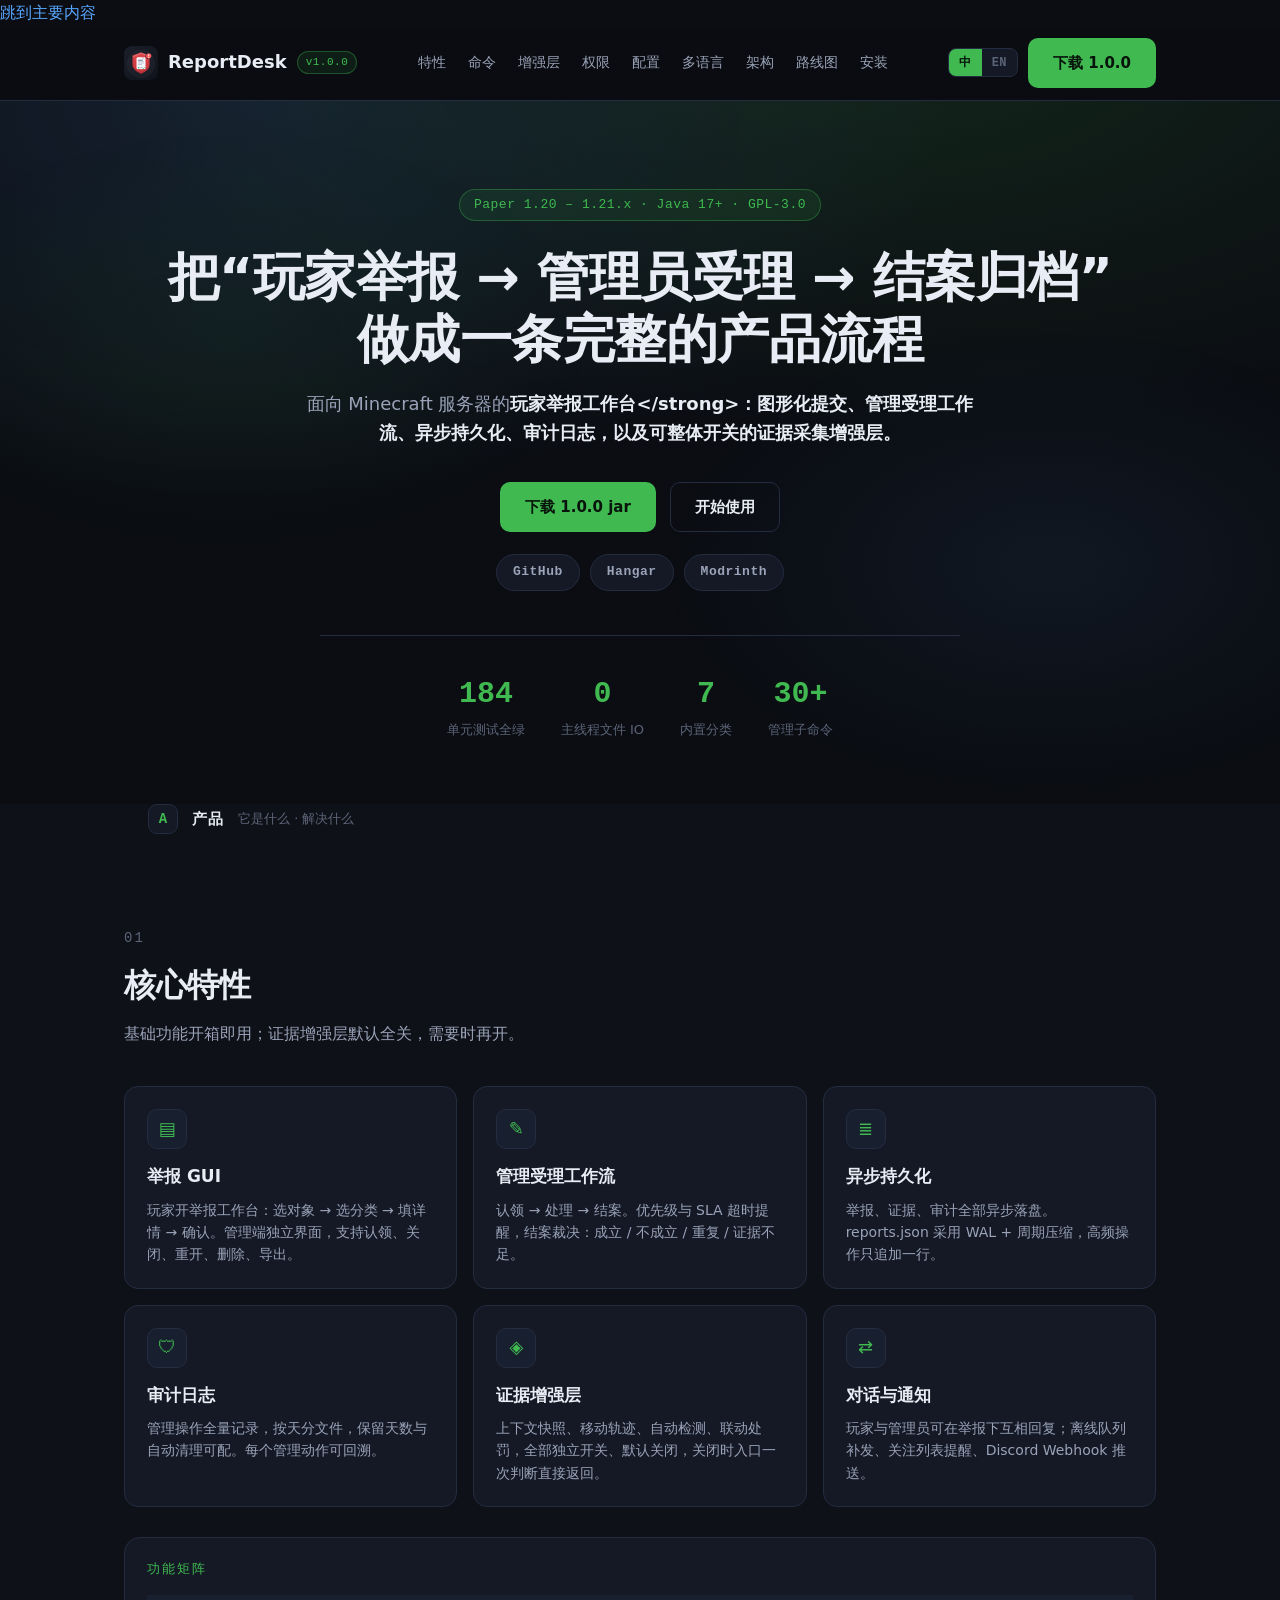
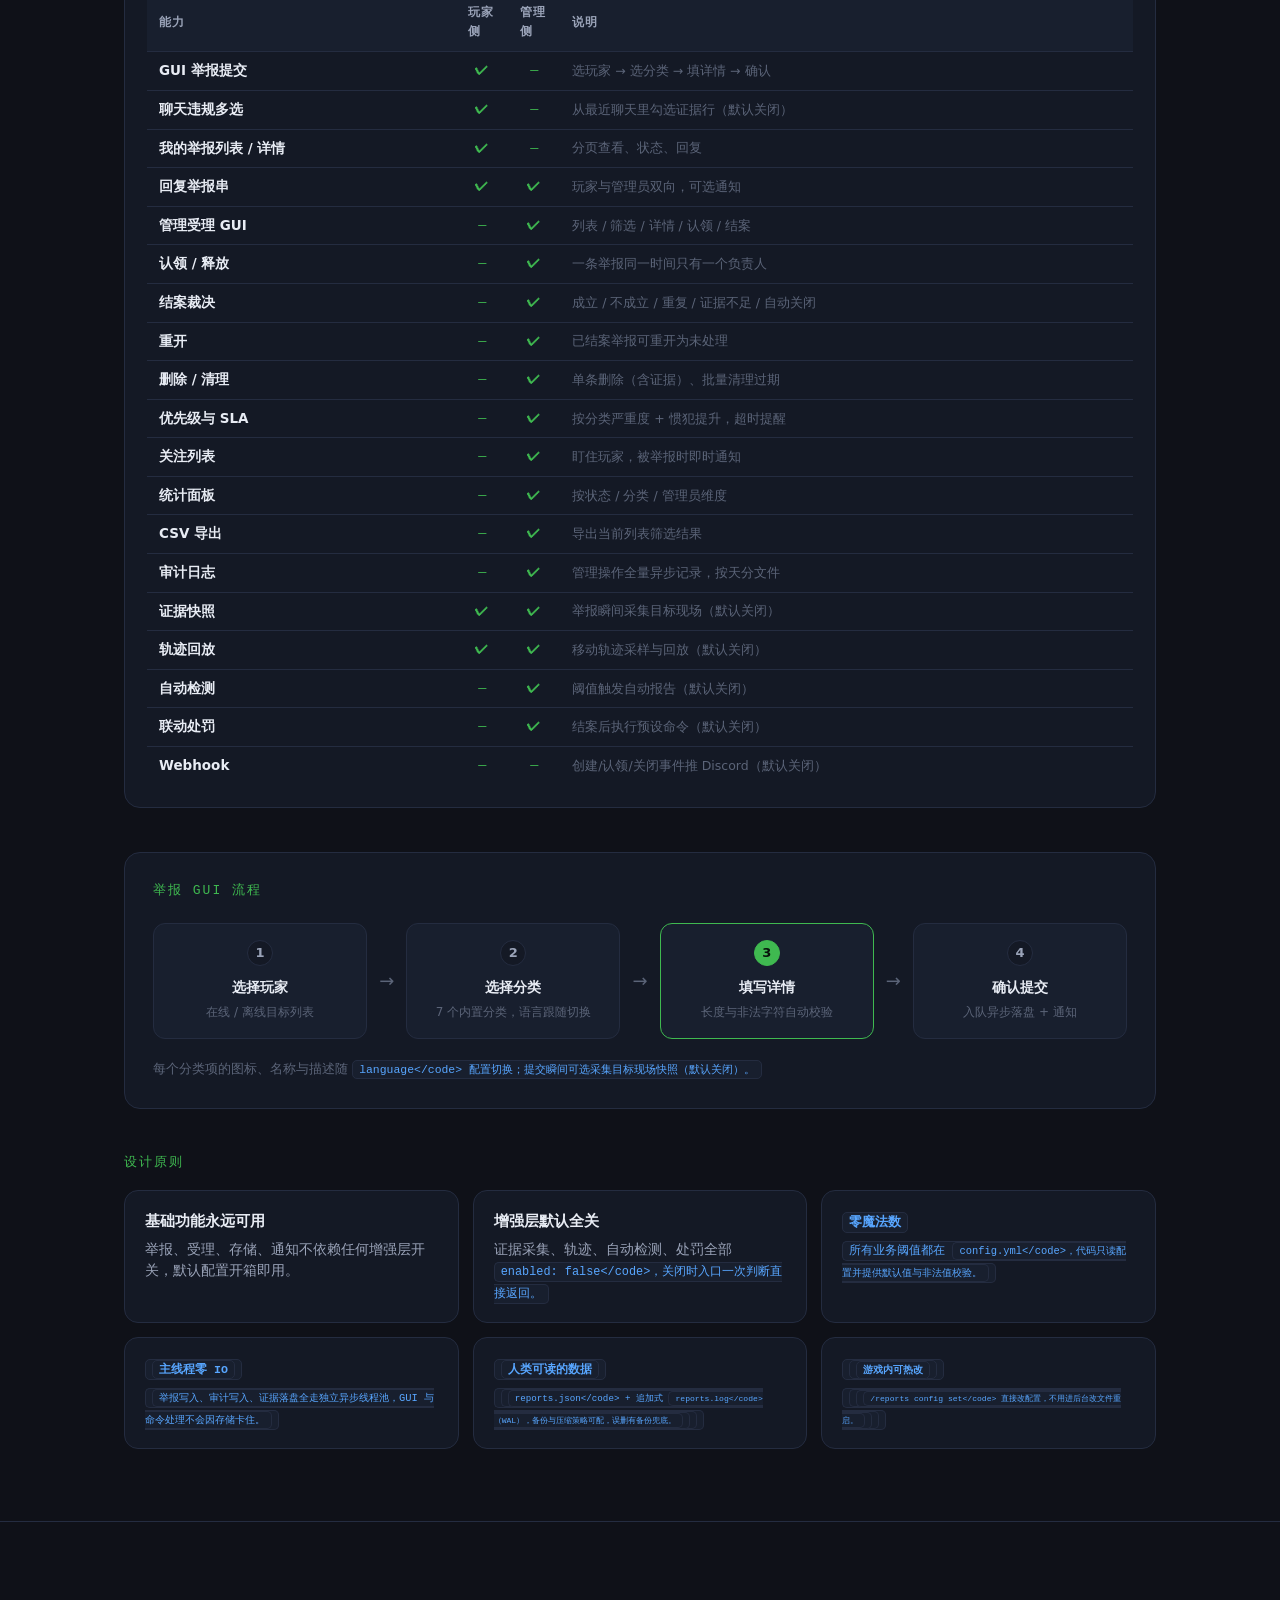
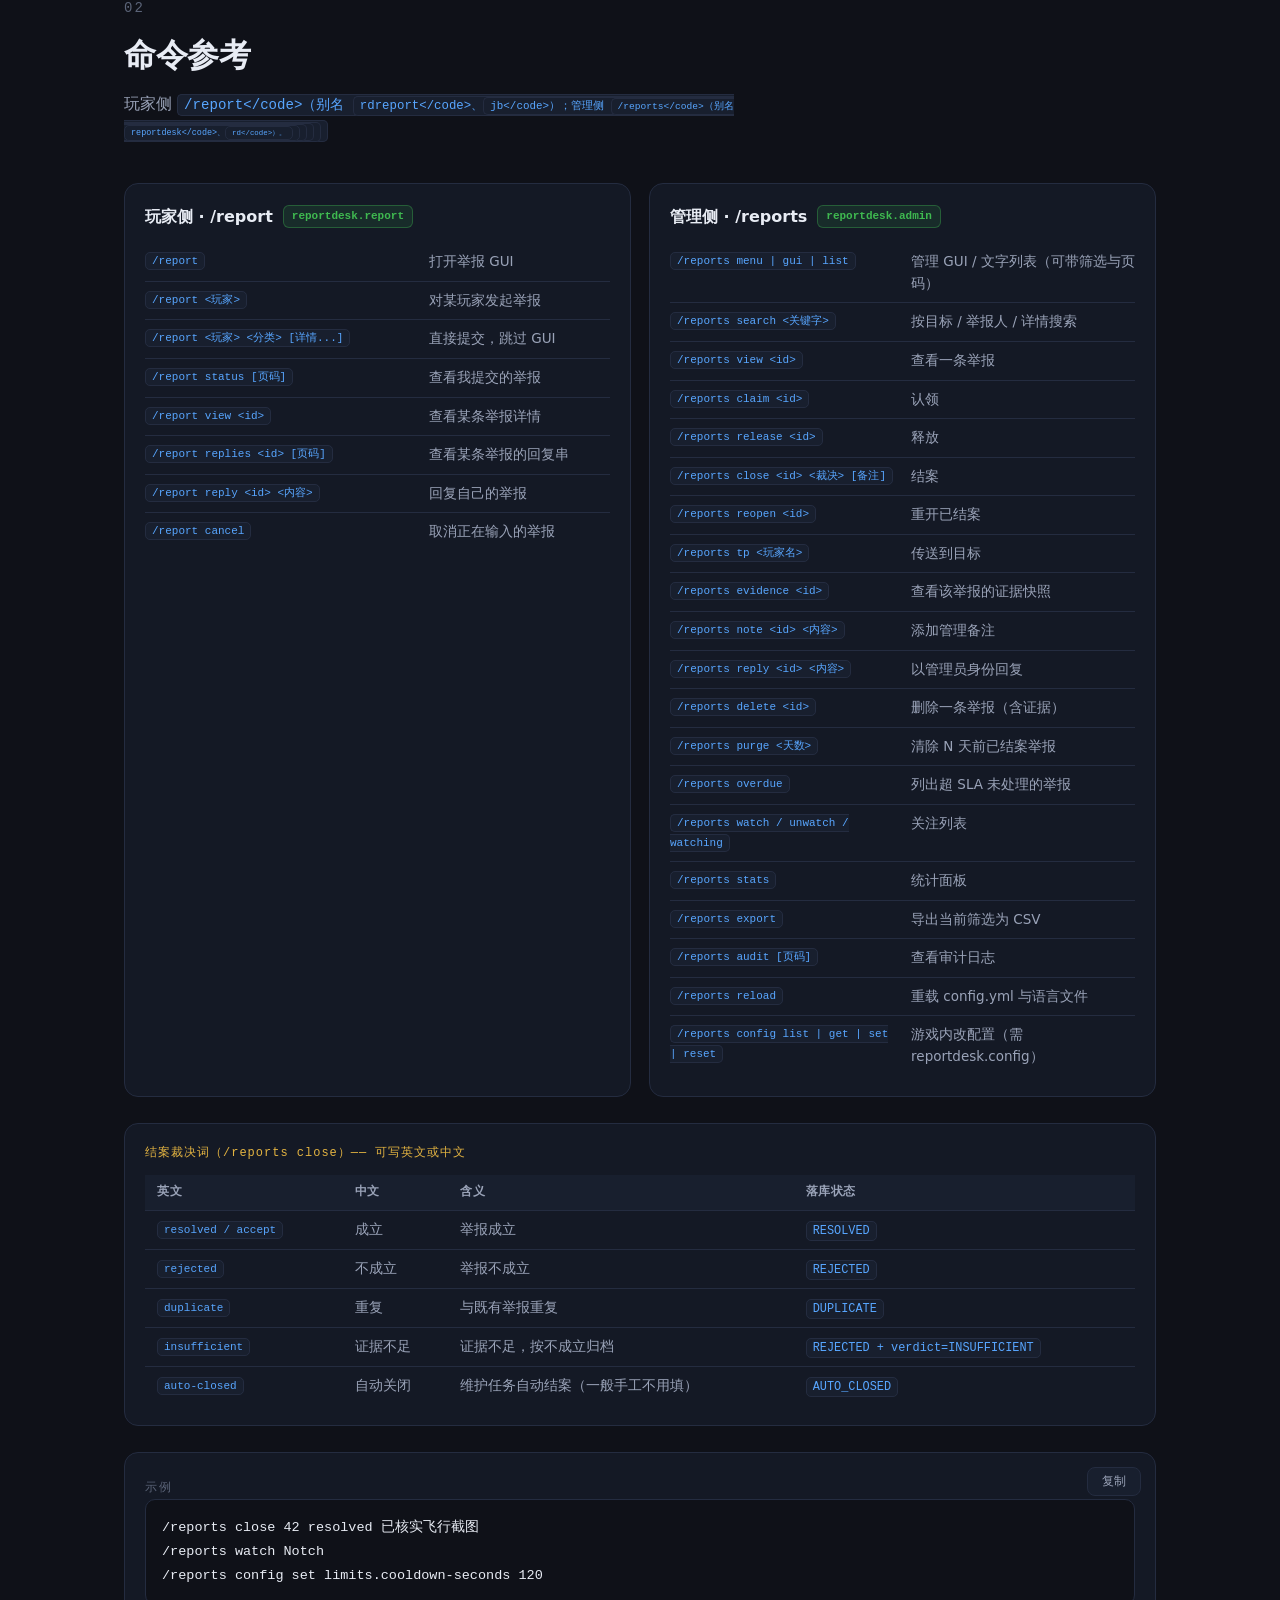
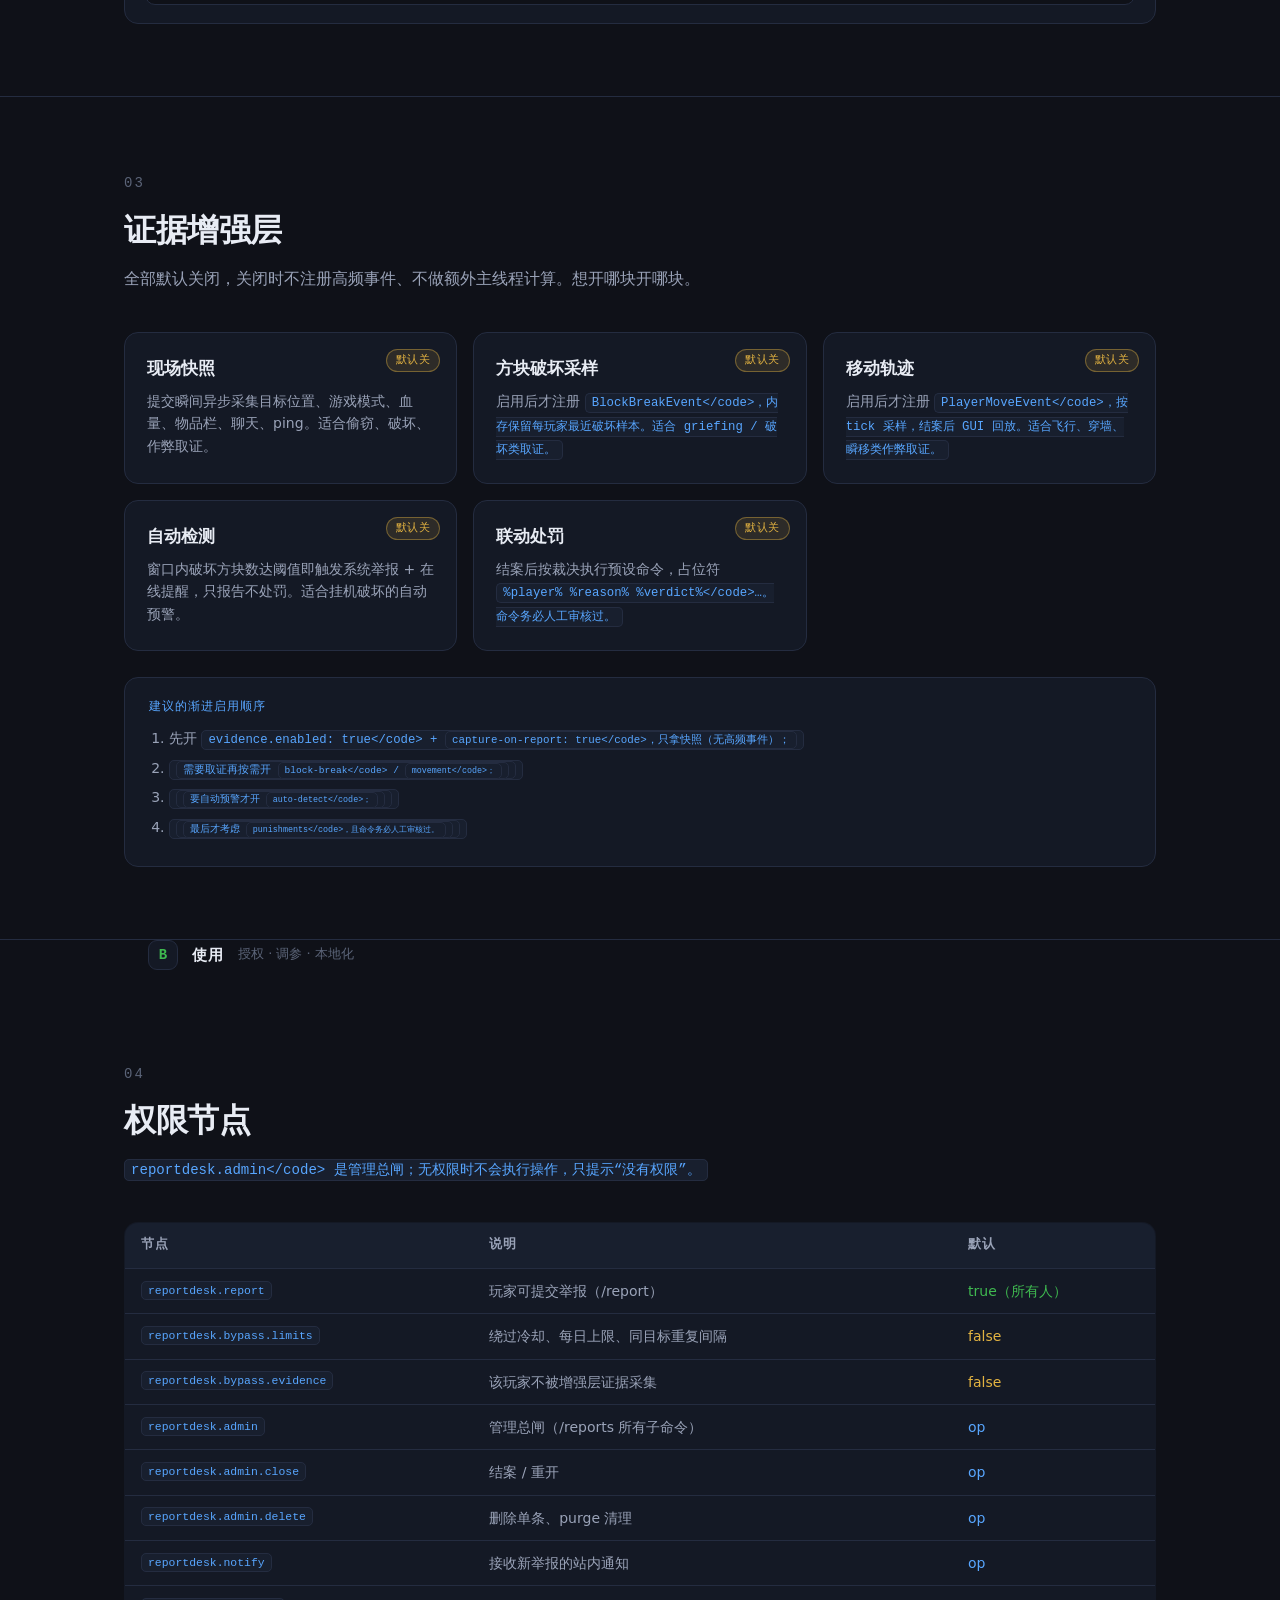
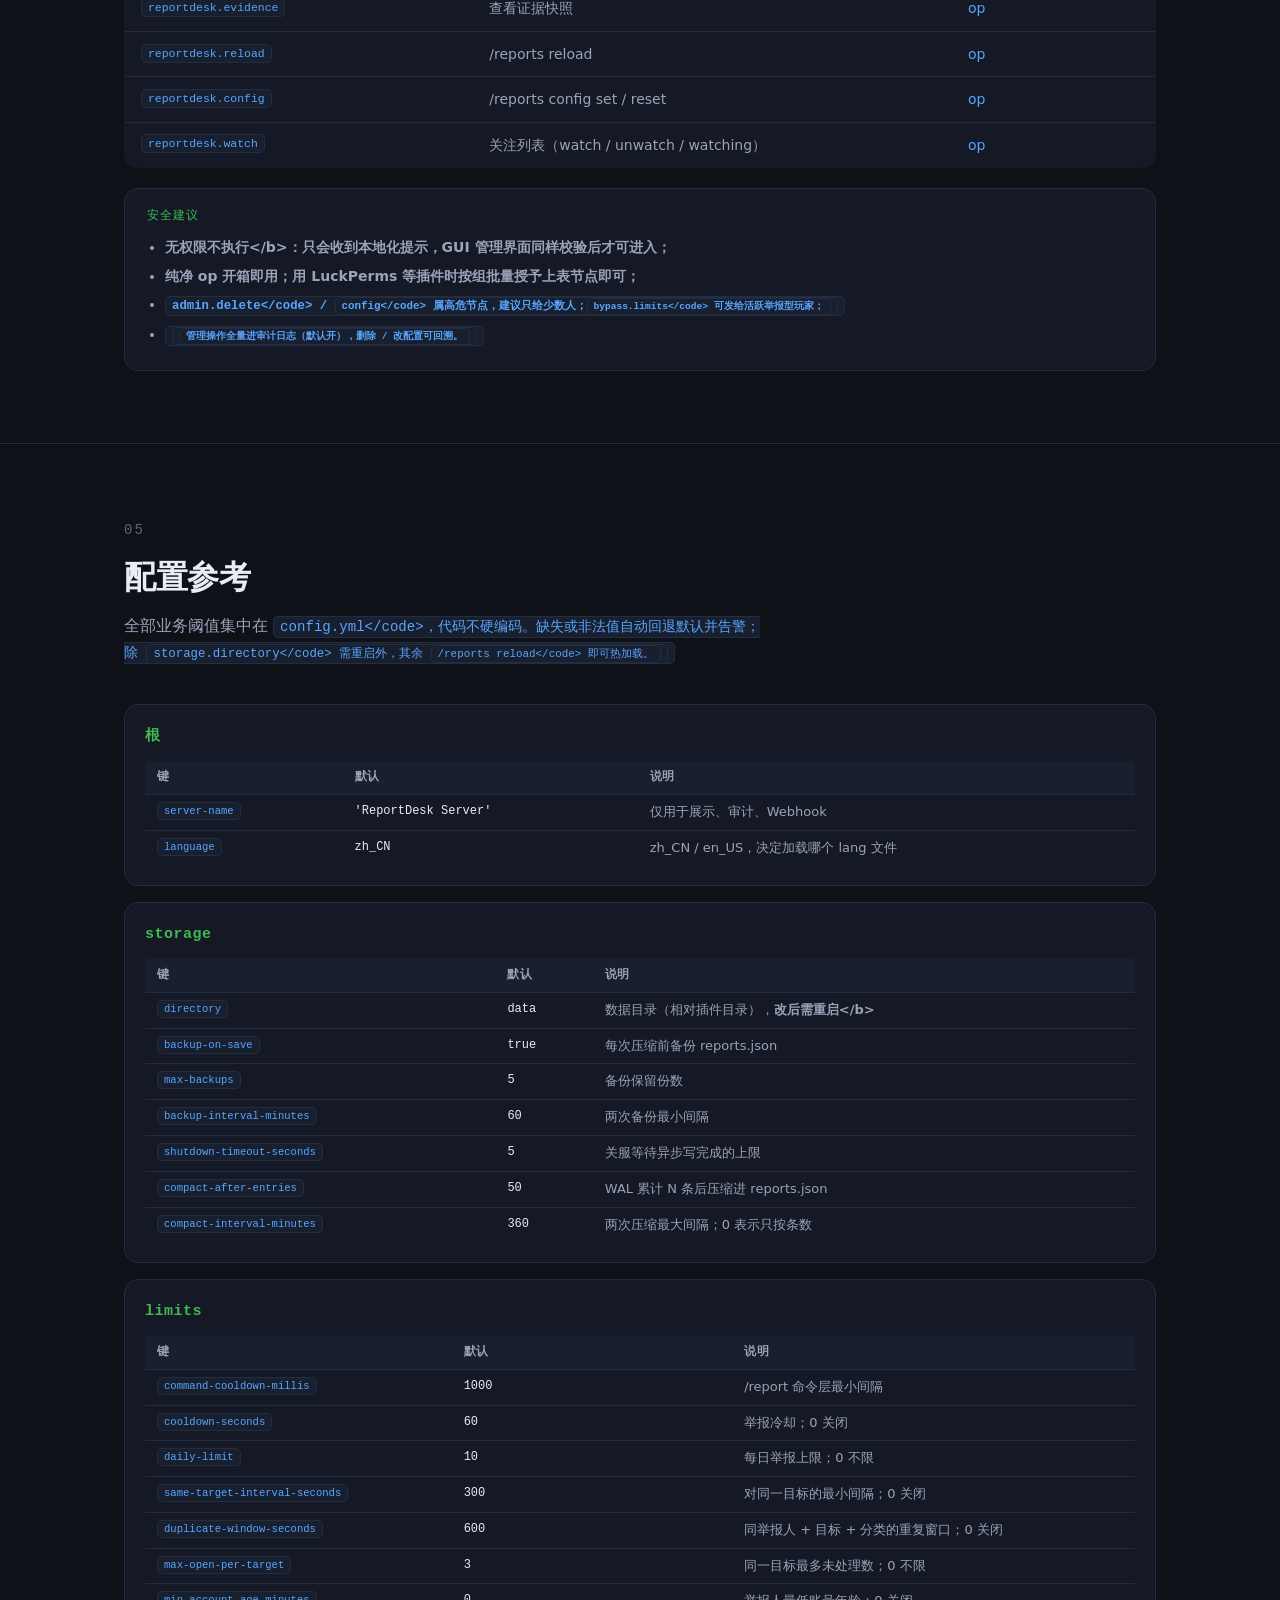
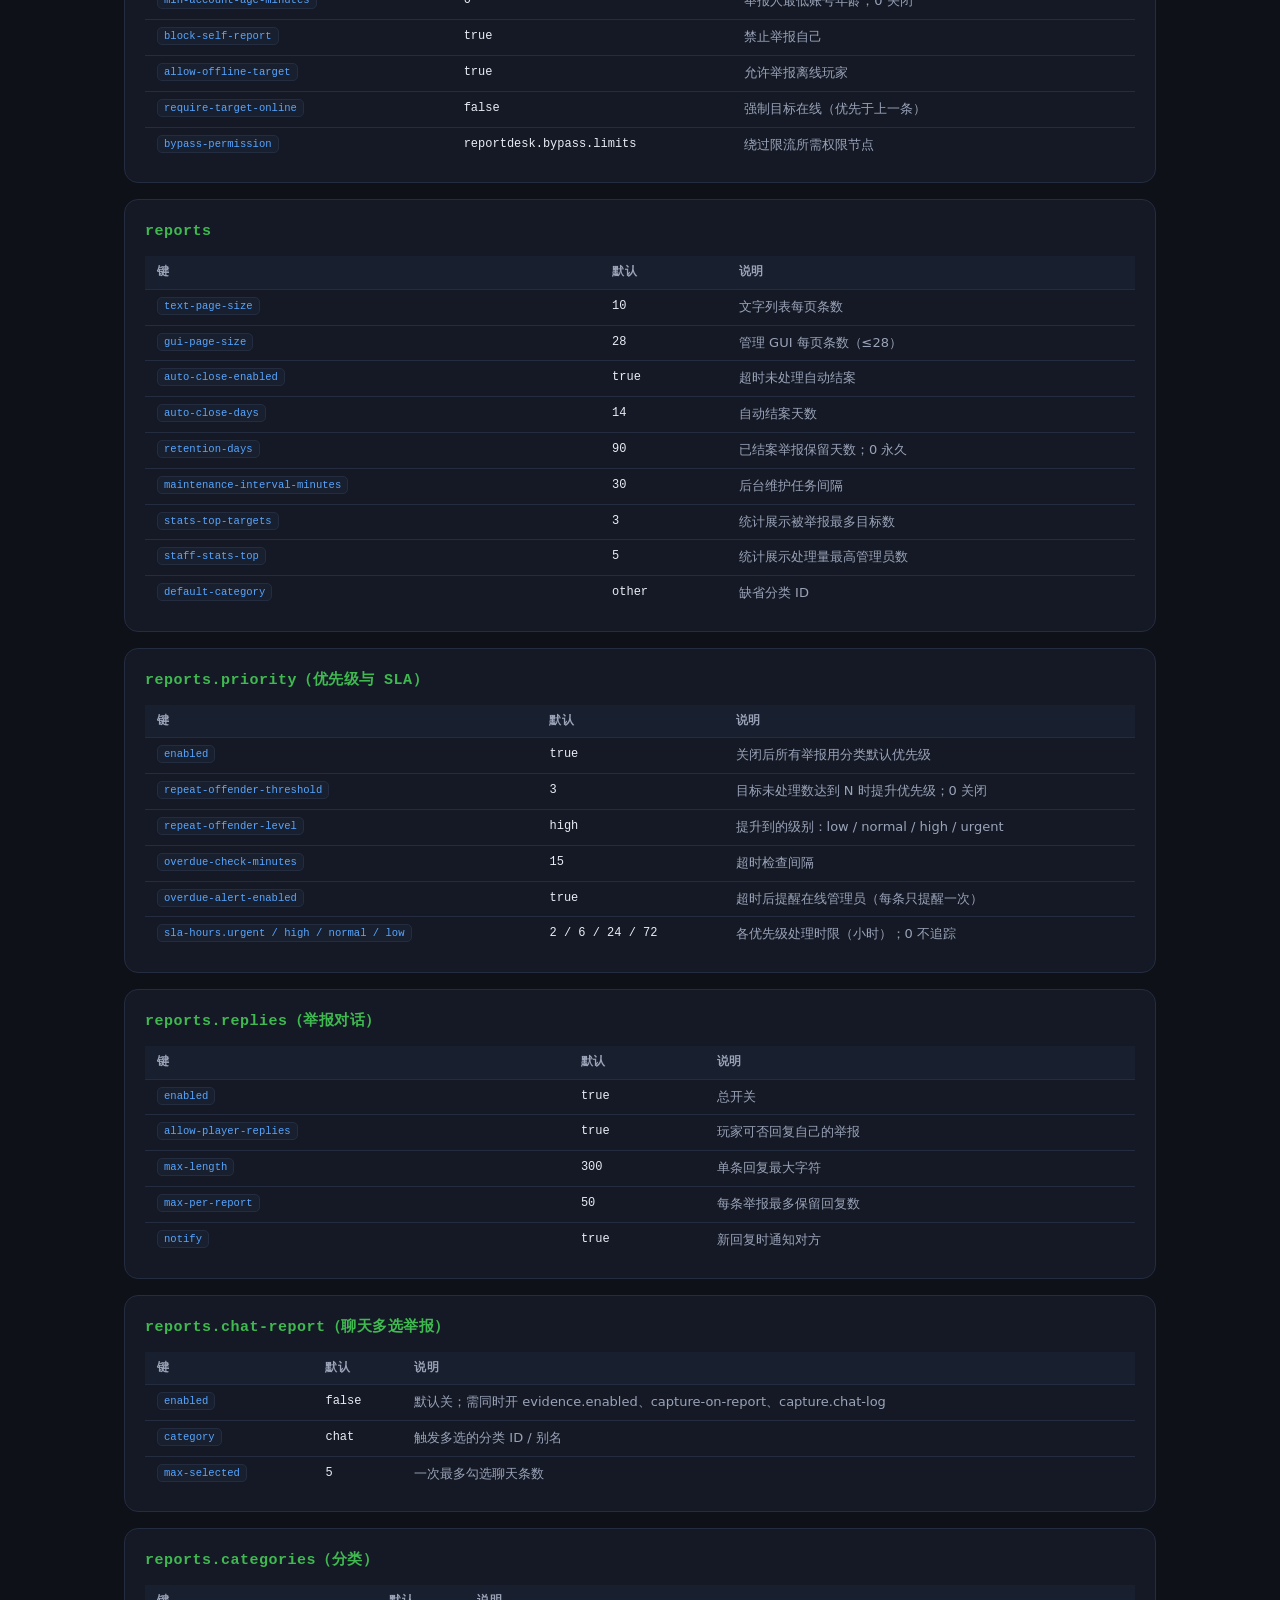
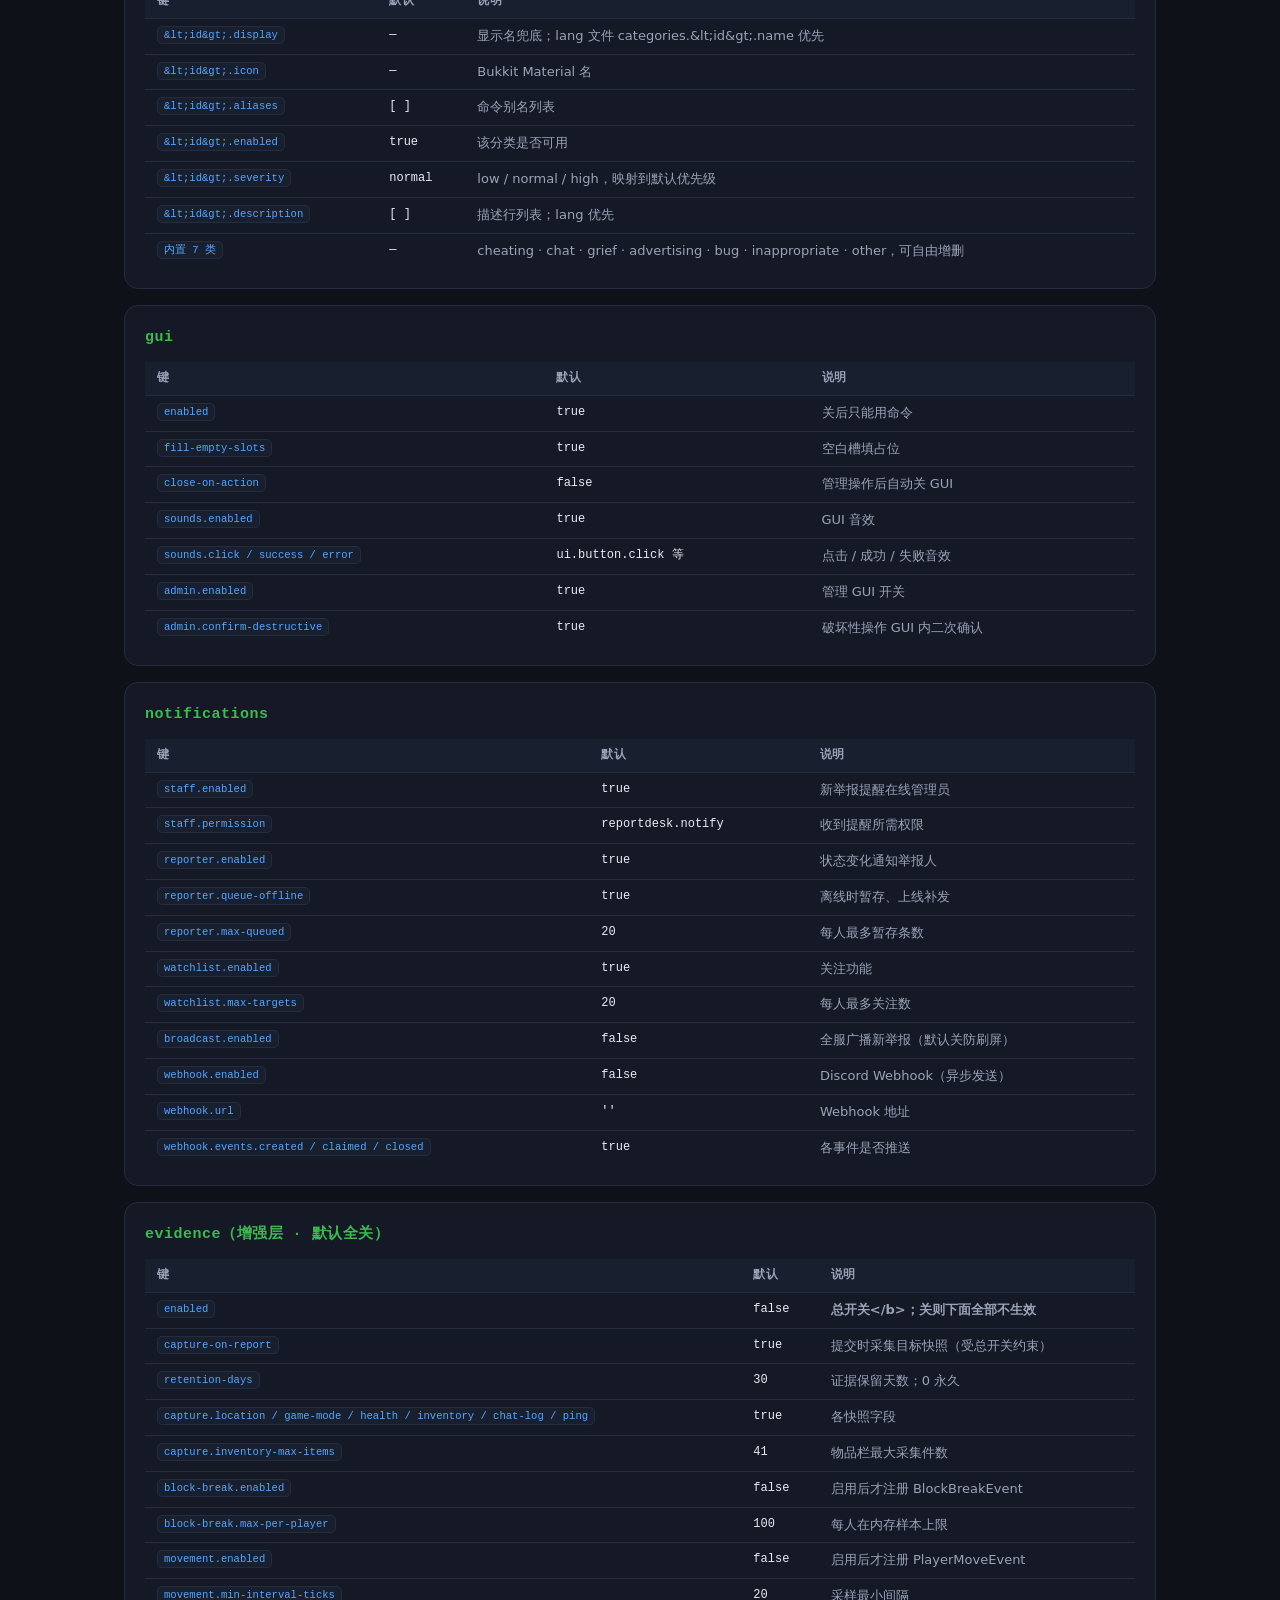
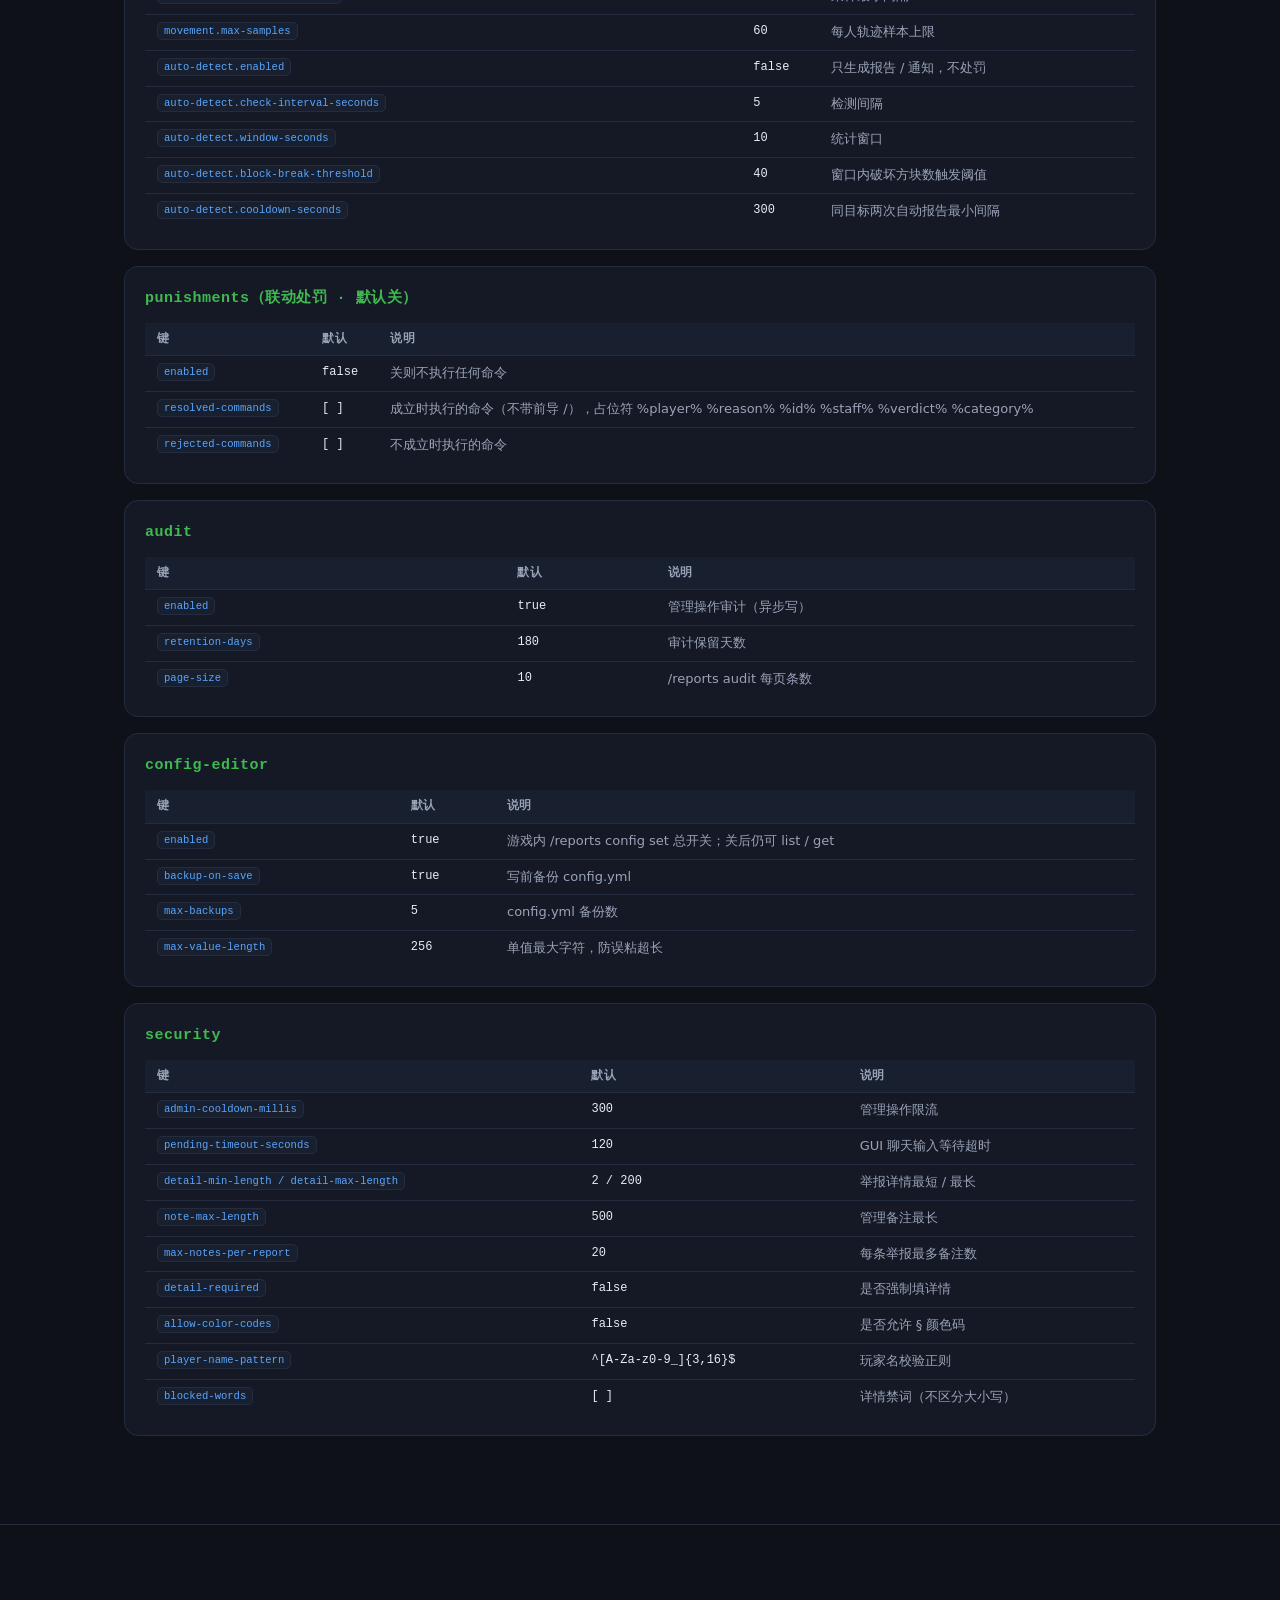
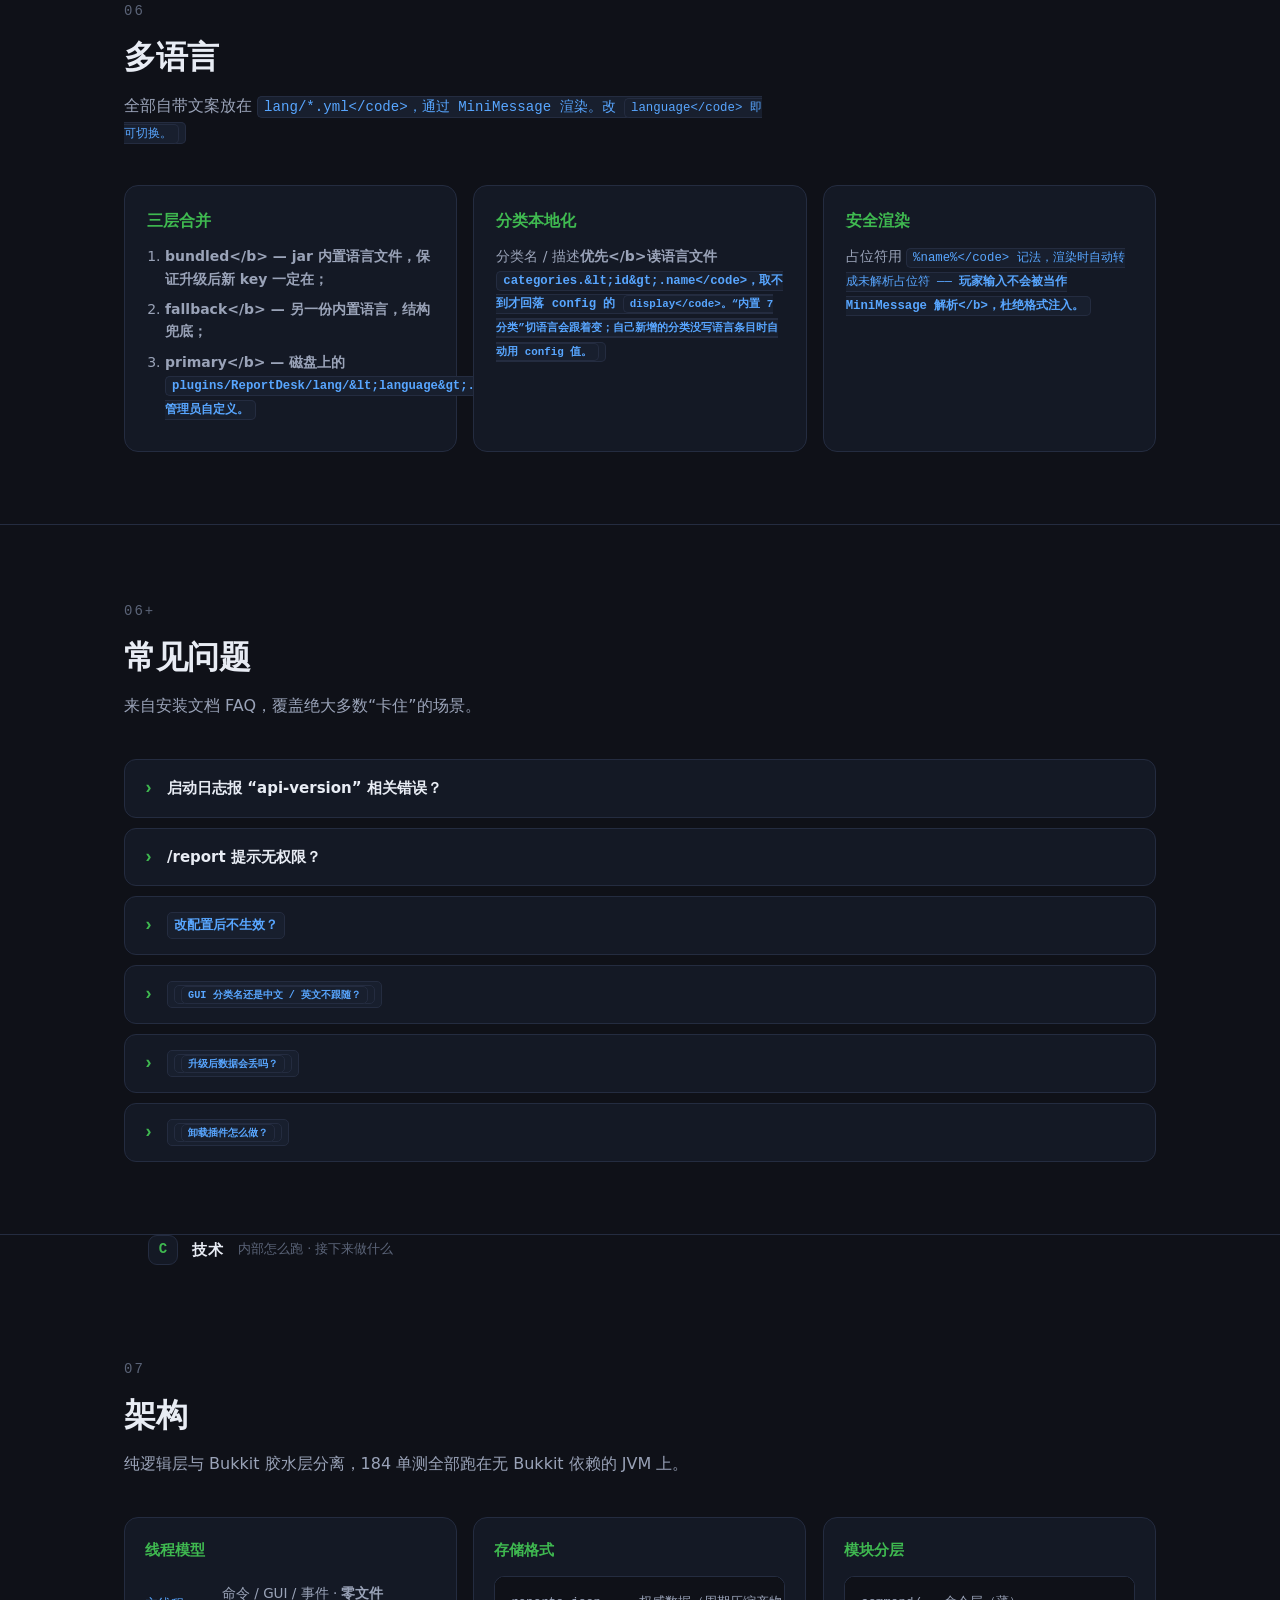
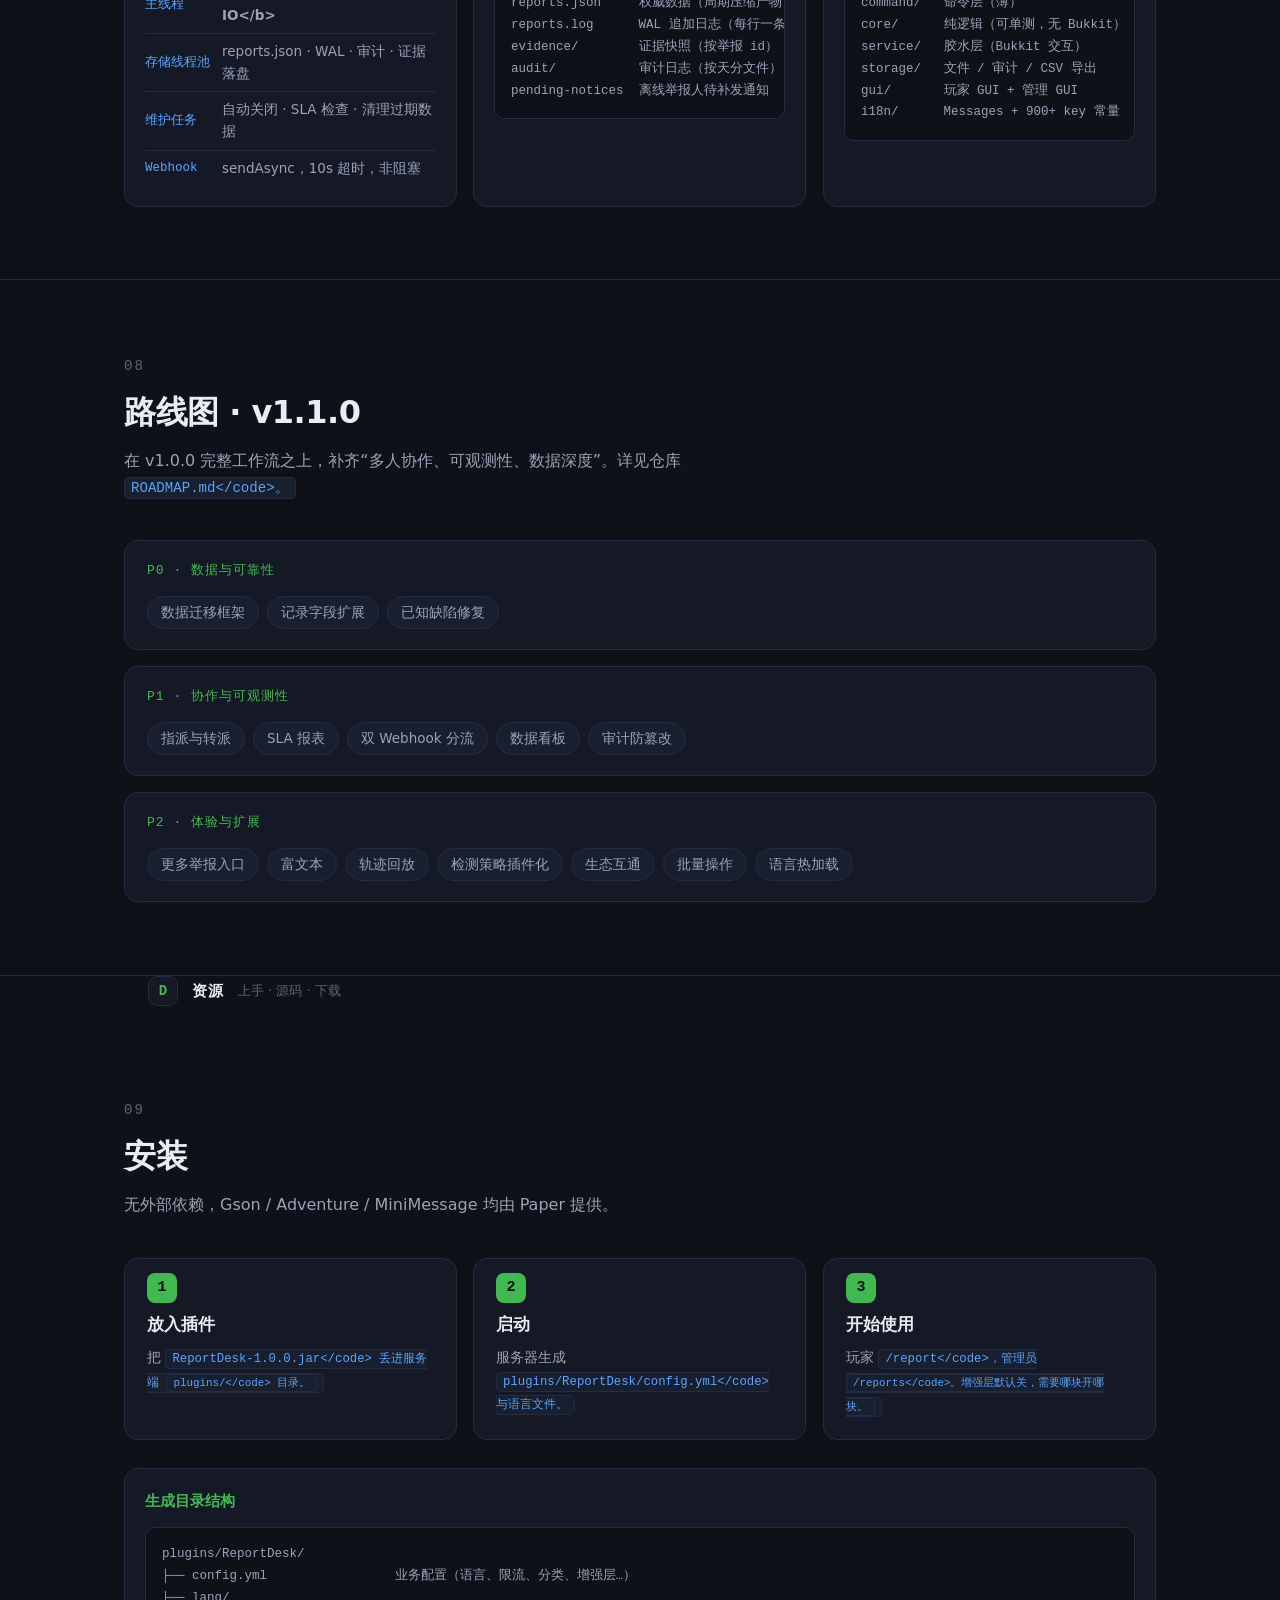
==== commit 9c91ca71: "feat: docs.html 文档站 — 把插件 docs/ 01-09 + README 的 Markdown 完整转成 10 个 SPA 页面（左菜单+右TOC+ScrollSpy），数据文件由" ====
--- a/index.html
+++ b/index.html
@@ -5,20 +5,26 @@
 <meta name="viewport" content="width=device-width, initial-scale=1.0">
 <title data-i18n="meta.title">ReportDesk — Minecraft 玩家举报工作台</title>
 <meta name="description" data-i18n-meta="meta.description" content="ReportDesk：面向 Paper 1.20–1.21.x 的完整玩家举报工作台。GUI 提交、管理受理工作流、异步持久化、审计日志、可整体开关的证据增强层。">
+<meta name="theme-color" content="#0a0e13">
 <link rel="icon" type="image/png" href="icon.png">
+<link rel="preconnect" href="https://github.com">
 <link rel="stylesheet" href="css/style.css">
 </head>
-<body>
+<body id="top">
+
+<a class="skip-link" href="#features">跳到主要内容</a>
+<div class="progress" id="progress" aria-hidden="true"></div>
 
 <!-- ============ NAV ============ -->
 <header class="nav" id="nav">
   <div class="nav-inner">
     <a class="brand" href="#top">
       <img src="icon.png" alt="ReportDesk logo" width="34" height="34">
-      <span>ReportDesk</span>
+      <span class="brand-name">ReportDesk</span>
       <span class="brand-ver" data-i18n="brand.ver">v1.0.0</span>
     </a>
-    <nav class="links" id="navLinks">
+
+    <nav class="links" id="navLinks" aria-label="主导航">
       <a href="#features" data-i18n="nav.features">特性</a>
       <a href="#commands" data-i18n="nav.commands">命令</a>
       <a href="#enhancements" data-i18n="nav.enhancements">增强层</a>
@@ -28,46 +34,61 @@
       <a href="#architecture" data-i18n="nav.architecture">架构</a>
       <a href="#roadmap" data-i18n="nav.roadmap">路线图</a>
       <a href="#install" data-i18n="nav.install">安装</a>
+
       <div class="nav-mobile-extra" id="navMobileExtra">
         <div class="lang-switch" id="langSwitchMobile">
-          <button id="langZhMobile" class="lang-btn">中</button>
-          <button id="langEnMobile" class="lang-btn">EN</button>
+          <button id="langZhMobile" class="lang-btn active" type="button">中</button>
+          <button id="langEnMobile" class="lang-btn" type="button">EN</button>
         </div>
       </div>
     </nav>
+
     <div class="nav-actions">
       <div class="lang-switch" id="langSwitch" title="Language / 语言">
-        <button id="langZh" class="lang-btn active">中</button>
-        <button id="langEn" class="lang-btn">EN</button>
-      </div>
-      <a class="btn primary nav-dl" href="https://github.com/leocodes-mc/ReportDesk/releases/download/v1.0.0/ReportDesk-1.0.0.jar" target="_blank" rel="noopener" download>
+        <button id="langZh" class="lang-btn active" type="button">中</button>
+        <button id="langEn" class="lang-btn" type="button">EN</button>
+      </div>
+      <a class="btn primary nav-dl"
+         href="https://github.com/leocodes-mc/ReportDesk/releases/download/v1.0.0/ReportDesk-1.0.0.jar"
+         target="_blank" rel="noopener" download>
         <span class="nav-dl-label" data-i18n="nav.download">下载 1.0.0</span>
       </a>
-      <button class="menu-toggle" id="menuToggle" aria-label="menu">☰</button>
+      <button class="menu-toggle" id="menuToggle" type="button"
+              aria-label="菜单" aria-expanded="false" aria-controls="navLinks">☰</button>
     </div>
   </div>
 </header>
 
 <!-- ============ HERO ============ -->
-<section class="hero" id="top">
-  <div class="wrap">
-    <div class="hero-badge">Paper 1.20 – 1.21.x · Java 17+ · GPL-3.0</div>
-    <h1 data-i18n="hero.title">把"玩家举报 → 管理员受理 → 结案归档"<br>做成一条完整的产品流程</h1>
+<section class="hero">
+  <div class="hero-glow" aria-hidden="true"></div>
+  <div class="hero-grid" aria-hidden="true"></div>
+
+  <div class="wrap hero-inner">
+    <div class="hero-badge">
+      <span class="dot"></span>
+      Paper 1.20 – 1.21.x · Java 17+ · GPL-3.0
+    </div>
+
+    <h1 data-i18n="hero.title">
+      把「玩家举报 → 管理员受理 → 结案归档」<br>做成一条完整的产品流程
+    </h1>
+
     <p class="hero-sub" data-i18n="hero.sub"></p>
+
     <div class="hero-cta">
-      <a class="btn primary" href="https://github.com/leocodes-mc/ReportDesk/releases/download/v1.0.0/ReportDesk-1.0.0.jar" target="_blank" rel="noopener" download data-i18n="hero.download">下载 1.0.0 jar</a>
-      <a class="btn ghost" href="#install" data-i18n="hero.start">开始使用</a>
-    </div>
+      <a class="btn primary lg"
+         href="https://github.com/leocodes-mc/ReportDesk/releases/download/v1.0.0/ReportDesk-1.0.0.jar"
+         target="_blank" rel="noopener" download data-i18n="hero.download">下载 1.0.0 jar</a>
+      <a class="btn ghost lg" href="#install" data-i18n="hero.start">开始使用</a>
+    </div>
+
     <div class="hero-distros">
       <a class="distro" href="https://github.com/leocodes-mc/ReportDesk" target="_blank" rel="noopener">GitHub</a>
       <a class="distro" href="https://hangar.papermc.io/William/ReportDesk" target="_blank" rel="noopener">Hangar</a>
       <a class="distro" href="https://modrinth.com/plugin/reportdesk" target="_blank" rel="noopener">Modrinth</a>
     </div>
-    <div class="hero-distros">
-      <a class="distro" href="https://github.com/leocodes-mc/ReportDesk" target="_blank" rel="noopener">GitHub</a>
-      <a class="distro" href="https://hangar.papermc.io/William/ReportDesk" target="_blank" rel="noopener">Hangar</a>
-      <a class="distro" href="https://modrinth.com/plugin/reportdesk" target="_blank" rel="noopener">Modrinth</a>
-    </div>
+
     <div class="hero-stats">
       <div><b data-count="184">0</b><span data-i18n="stat.tests">单元测试全绿</span></div>
       <div><b>0</b><span data-i18n="stat.io">主线程文件 IO</span></div>
@@ -79,11 +100,13 @@
 
 <!-- ============ GROUP A · 产品 ============ -->
 <div class="group">
-  <div class="wrap"><div class="group-bar">
-    <span class="group-tag">A</span>
-    <b data-i18n="group.a">产品</b>
-    <i data-i18n="group.aSub">它是什么 · 解决什么</i>
-  </div></div>
+  <div class="wrap">
+    <div class="group-bar">
+      <span class="group-tag">A</span>
+      <b data-i18n="group.a">产品</b>
+      <i data-i18n="group.aSub">它是什么 · 解决什么</i>
+    </div>
+  </div>
 
   <!-- 01 FEATURES -->
   <section class="sec" id="features">
@@ -93,6 +116,7 @@
         <h2 data-i18n="sec.features">核心特性</h2>
         <p data-i18n="sec.featuresSub">基础功能开箱即用；证据增强层默认全关，需要时再开。</p>
       </div>
+
       <div class="grid feat">
         <div class="card"><div class="card-ico">▤</div><h3 data-i18n="feat.gui.t">举报 GUI</h3><p data-i18n="feat.gui.d"></p></div>
         <div class="card"><div class="card-ico">✎</div><h3 data-i18n="feat.workflow.t">管理受理工作流</h3><p data-i18n="feat.workflow.d"></p></div>
@@ -102,7 +126,7 @@
         <div class="card"><div class="card-ico">⇄</div><h3 data-i18n="feat.notify.t">对话与通知</h3><p data-i18n="feat.notify.d"></p></div>
       </div>
 
-      <!-- 功能矩阵（wiki 01） -->
+      <!-- 功能矩阵 -->
       <div class="matrix">
         <div class="matrix-title" data-i18n="matrix.title">功能矩阵</div>
         <div class="matrix-scroll">
@@ -123,11 +147,11 @@
         <div class="demo-title" data-i18n="demo.title">举报 GUI 流程</div>
         <div class="demo-steps">
           <div class="step active" data-step="1"><i>1</i><b data-i18n="demo.s1.t">选择玩家</b><small data-i18n="demo.s1.d">在线 / 离线目标列表</small></div>
-          <div class="step-arrow">→</div>
+          <div class="step-arrow" aria-hidden="true">→</div>
           <div class="step" data-step="2"><i>2</i><b data-i18n="demo.s2.t">选择分类</b><small data-i18n="demo.s2.d">7 个内置分类，语言跟随切换</small></div>
-          <div class="step-arrow">→</div>
+          <div class="step-arrow" aria-hidden="true">→</div>
           <div class="step" data-step="3"><i>3</i><b data-i18n="demo.s3.t">填写详情</b><small data-i18n="demo.s3.d">长度与非法字符自动校验</small></div>
-          <div class="step-arrow">→</div>
+          <div class="step-arrow" aria-hidden="true">→</div>
           <div class="step" data-step="4"><i>4</i><b data-i18n="demo.s4.t">确认提交</b><small data-i18n="demo.s4.d">入队异步落盘 + 通知</small></div>
         </div>
         <p class="demo-note" data-i18n="demo.note"></p>
@@ -146,37 +170,41 @@
         <h2 data-i18n="sec.commands">命令参考</h2>
         <p data-i18n="sec.commandsSub"></p>
       </div>
+
       <div class="cmd-cols">
         <div class="cmd-block">
           <h3><span data-i18n="cmd.player.title">玩家侧 · /report</span> <span class="tag">reportdesk.report</span></h3>
-          <table class="cmd-table" id="cmdPlayerTable"></table>
+          <div class="table-scroll"><table class="cmd-table" id="cmdPlayerTable"></table></div>
         </div>
         <div class="cmd-block">
           <h3><span data-i18n="cmd.staff.title">管理侧 · /reports</span> <span class="tag">reportdesk.admin</span></h3>
-          <table class="cmd-table" id="cmdStaffTable"></table>
-        </div>
-      </div>
-
-      <!-- 裁决词表（wiki 03） -->
+          <div class="table-scroll"><table class="cmd-table" id="cmdStaffTable"></table></div>
+        </div>
+      </div>
+
       <div class="verdict-block">
         <div class="verdict-title" data-i18n="verdict.title">结案裁决词（close）</div>
-        <table class="verdict-table">
-          <thead><tr>
-            <th data-i18n="verdict.en">英文</th>
-            <th data-i18n="verdict.zh">中文</th>
-            <th data-i18n="verdict.meaning">含义</th>
-            <th data-i18n="verdict.status">落库状态</th>
-          </tr></thead>
-          <tbody id="verdictBody"></tbody>
-        </table>
+        <div class="table-scroll">
+          <table class="verdict-table">
+            <thead><tr>
+              <th data-i18n="verdict.en">英文</th>
+              <th data-i18n="verdict.zh">中文</th>
+              <th data-i18n="verdict.meaning">含义</th>
+              <th data-i18n="verdict.status">落库状态</th>
+            </tr></thead>
+            <tbody id="verdictBody"></tbody>
+          </table>
+        </div>
       </div>
 
       <div class="example">
-        <div class="example-label" data-i18n="example.label">示例</div>
+        <div class="example-head">
+          <span class="example-label" data-i18n="example.label">示例</span>
+          <button class="copy-btn" data-copybtn data-i18n="example.copy" type="button">复制</button>
+        </div>
         <pre class="code"><code data-copy>/reports close 42 resolved 已核实飞行截图
 /reports watch Notch
 /reports config set limits.cooldown-seconds 120</code></pre>
-        <button class="copy-btn" data-copybtn data-i18n="example.copy">复制</button>
       </div>
     </div>
   </section>
@@ -189,6 +217,7 @@
         <h2 data-i18n="sec.enhancements">证据增强层</h2>
         <p data-i18n="sec.enhancementsSub"></p>
       </div>
+
       <div class="grid enh">
         <div class="card off"><span class="switch-pill" data-i18n="enh.pill">默认关</span><h3 data-i18n="enh.snap.t">现场快照</h3><p data-i18n="enh.snap.d"></p></div>
         <div class="card off"><span class="switch-pill" data-i18n="enh.pill">默认关</span><h3 data-i18n="enh.break.t">方块破坏采样</h3><p data-i18n="enh.break.d"></p></div>
@@ -196,7 +225,7 @@
         <div class="card off"><span class="switch-pill" data-i18n="enh.pill">默认关</span><h3 data-i18n="ench.auto.t">自动检测</h3><p data-i18n="ench.auto.d"></p></div>
         <div class="card off"><span class="switch-pill" data-i18n="enh.pill">默认关</span><h3 data-i18n="enh.punish.t">联动处罚</h3><p data-i18n="enh.punish.d"></p></div>
       </div>
-      <!-- 渐进启用建议（wiki 06） -->
+
       <div class="enh-guide">
         <div class="enh-guide-title" data-i18n="enhguide.title">建议的渐进启用顺序</div>
         <ol id="enhGuideList"></ol>
@@ -207,11 +236,13 @@
 
 <!-- ============ GROUP B · 使用 ============ -->
 <div class="group">
-  <div class="wrap"><div class="group-bar">
-    <span class="group-tag">B</span>
-    <b data-i18n="group.b">使用</b>
-    <i data-i18n="group.bSub">授权 · 调参 · 本地化 · 常见问题</i>
-  </div></div>
+  <div class="wrap">
+    <div class="group-bar">
+      <span class="group-tag">B</span>
+      <b data-i18n="group.b">使用</b>
+      <i data-i18n="group.bSub">授权 · 调参 · 本地化 · 常见问题</i>
+    </div>
+  </div>
 
   <!-- 04 PERMISSIONS -->
   <section class="sec" id="permissions">
@@ -221,10 +252,17 @@
         <h2 data-i18n="sec.permissions">权限节点</h2>
         <p data-i18n="sec.permissionsSub"></p>
       </div>
-      <table class="perm-table">
-        <thead><tr><th data-i18n="perm.node">节点</th><th data-i18n="perm.desc">说明</th><th data-i18n="perm.def">默认</th></tr></thead>
-        <tbody id="permBody"></tbody>
-      </table>
+
+      <div class="table-scroll">
+        <table class="perm-table">
+          <thead><tr>
+            <th data-i18n="perm.node">节点</th>
+            <th data-i18n="perm.desc">说明</th>
+            <th data-i18n="perm.def">默认</th>
+          </tr></thead>
+          <tbody id="permBody"></tbody>
+        </table>
+      </div>
       <div class="perm-tips" id="permTips"></div>
     </div>
   </section>
@@ -249,6 +287,7 @@
         <h2 data-i18n="sec.i18n">多语言</h2>
         <p data-i18n="sec.i18nSub"></p>
       </div>
+
       <div class="i18n-cols">
         <div class="i18n-block">
           <h3 data-i18n="i18n.merge.t">三层合并</h3>
@@ -266,13 +305,13 @@
     </div>
   </section>
 
-  <!-- 06.5 FAQ -->
+  <!-- 06+ FAQ -->
   <section class="sec" id="faq">
     <div class="wrap">
       <div class="sec-head">
         <span class="sec-no">06+</span>
         <h2 data-i18n="sec.faq">常见问题</h2>
-        <p data-i18n="sec.faqSub">来自安装文档 FAQ，覆盖绝大多数"卡住"的场景。</p>
+        <p data-i18n="sec.faqSub">来自安装文档 FAQ，覆盖绝大多数“卡住”的场景。</p>
       </div>
       <div class="faq" id="faqList"></div>
     </div>
@@ -281,11 +320,13 @@
 
 <!-- ============ GROUP C · 技术 ============ -->
 <div class="group">
-  <div class="wrap"><div class="group-bar">
-    <span class="group-tag">C</span>
-    <b data-i18n="group.c">技术</b>
-    <i data-i18n="group.cSub">内部怎么跑 · 接下来做什么</i>
-  </div></div>
+  <div class="wrap">
+    <div class="group-bar">
+      <span class="group-tag">C</span>
+      <b data-i18n="group.c">技术</b>
+      <i data-i18n="group.cSub">内部怎么跑 · 接下来做什么</i>
+    </div>
+  </div>
 
   <!-- 07 ARCHITECTURE -->
   <section class="sec" id="architecture">
@@ -295,10 +336,11 @@
         <h2 data-i18n="sec.arch">架构</h2>
         <p data-i18n="sec.archSub"></p>
       </div>
+
       <div class="arch-cols">
         <div class="arch-block">
           <h3 data-i18n="arch.thread">线程模型</h3>
-          <table class="mini-table" id="threadTable"></table>
+          <div class="table-scroll"><table class="mini-table" id="threadTable"></table></div>
         </div>
         <div class="arch-block">
           <h3 data-i18n="arch.storage">存储格式</h3>
@@ -336,11 +378,13 @@
 
 <!-- ============ GROUP D · 资源 ============ -->
 <div class="group">
-  <div class="wrap"><div class="group-bar">
-    <span class="group-tag">D</span>
-    <b data-i18n="group.d">资源</b>
-    <i data-i18n="group.dSub">上手 · 源码 · 下载</i>
-  </div></div>
+  <div class="wrap">
+    <div class="group-bar">
+      <span class="group-tag">D</span>
+      <b data-i18n="group.d">资源</b>
+      <i data-i18n="group.dSub">上手 · 源码 · 下载</i>
+    </div>
+  </div>
 
   <!-- 09 INSTALL -->
   <section class="sec" id="install">
@@ -350,12 +394,13 @@
         <h2 data-i18n="sec.install">安装</h2>
         <p data-i18n="sec.installSub"></p>
       </div>
+
       <div class="install-grid">
         <div class="card"><span class="step-no">1</span><h3 data-i18n="inst.s1.t">放入插件</h3><p data-i18n="inst.s1.d"></p></div>
         <div class="card"><span class="step-no">2</span><h3 data-i18n="inst.s2.t">启动</h3><p data-i18n="inst.s2.d"></p></div>
         <div class="card"><span class="step-no">3</span><h3 data-i18n="inst.s3.t">开始使用</h3><p data-i18n="inst.s3.d"></p></div>
       </div>
-      <!-- 目录结构（wiki 02） -->
+
       <div class="arch-block install-dir">
         <h3 data-i18n="inst.dir">生成目录结构</h3>
         <pre class="code small"><code>plugins/ReportDesk/
@@ -371,6 +416,7 @@
     ├── audit/                 审计日志（按天分文件）
     └── pending-notices.json   离线举报人待补发通知</code></pre>
       </div>
+
       <div class="install-meta">
         <div><b data-i18n="inst.meta.server">服务端</b><span data-i18n="inst.meta.serverV"></span></div>
         <div><b data-i18n="inst.meta.jdk">JDK</b><span data-i18n="inst.meta.jdkV"></span></div>
@@ -388,6 +434,7 @@
         <h2 data-i18n="sec.repos">获取与源码</h2>
         <p data-i18n="sec.reposSub"></p>
       </div>
+
       <div class="repo-grid">
         <a class="repo" href="https://github.com/leocodes-mc/ReportDesk" target="_blank" rel="noopener">
           <span class="repo-mark">⎇</span>
@@ -404,7 +451,9 @@
           <span class="repo-txt"><b>Modrinth</b><i>plugin / reportdesk</i></span>
           <span class="repo-go">→</span>
         </a>
-        <a class="repo repo-dl" href="https://github.com/leocodes-mc/ReportDesk/releases/download/v1.0.0/ReportDesk-1.0.0.jar" target="_blank" rel="noopener">
+        <a class="repo repo-dl"
+           href="https://github.com/leocodes-mc/ReportDesk/releases/download/v1.0.0/ReportDesk-1.0.0.jar"
+           target="_blank" rel="noopener">
           <span class="repo-mark">↓</span>
           <span class="repo-txt"><b data-i18n="repo.release">发行版</b><i>ReportDesk-1.0.0.jar</i></span>
           <span class="repo-go">→</span>
@@ -433,13 +482,12 @@
   <div class="wrap footer-note" data-i18n="footer.note"></div>
 </footer>
 
-<div class="toast" id="toast">已复制</div>
-<div class="progress" id="progress"></div>
-<button class="totop" id="toTop" aria-label="top">↑</button>
+<div class="toast" id="toast" role="status" aria-live="polite">已复制</div>
+<button class="totop" id="toTop" type="button" aria-label="回到顶部">↑</button>
 
 <script src="js/i18n-zh.js"></script>
 <script src="js/i18n-en.js"></script>
 <script src="js/app.js"></script>
 <script src="js/main.js"></script>
 </body>
-</html>
+</html>
--- a/css/style.css
+++ b/css/style.css
@@ -469,6 +469,11 @@
 .faq-a code{font-size:12px}
 
 /* ---------- RESPONSIVE ---------- */
+/* 移动菜单展开时显示语言切换（须放在 media 之前，桌面默认隐藏） */
+.nav-mobile-extra{display:none;padding:12px;border-top:1px solid var(--border)}
+.links.open .nav-mobile-extra{display:flex}
+.nav-mobile-extra .lang-switch{align-self:flex-start}
+
 @media(max-width:960px){
   .links{display:none;position:absolute;top:100%;left:0;right:0;background:var(--bg-2);
     flex-direction:column;padding:12px;border-bottom:1px solid var(--border);z-index:90}
@@ -485,10 +490,6 @@
   .hero-stats{gap:22px}
   .hero-stats b{font-size:24px}
 }
-/* 移动菜单展开时显示语言切换 */
-.links.open .nav-mobile-extra{display:flex}
-.nav-mobile-extra{display:none;padding:12px;border-top:1px solid var(--border)}
-.nav-mobile-extra .lang-switch{align-self:flex-start}
 
 /* ---------- 无障碍：偏好减少动画 ---------- */
 @media(prefers-reduced-motion:reduce){
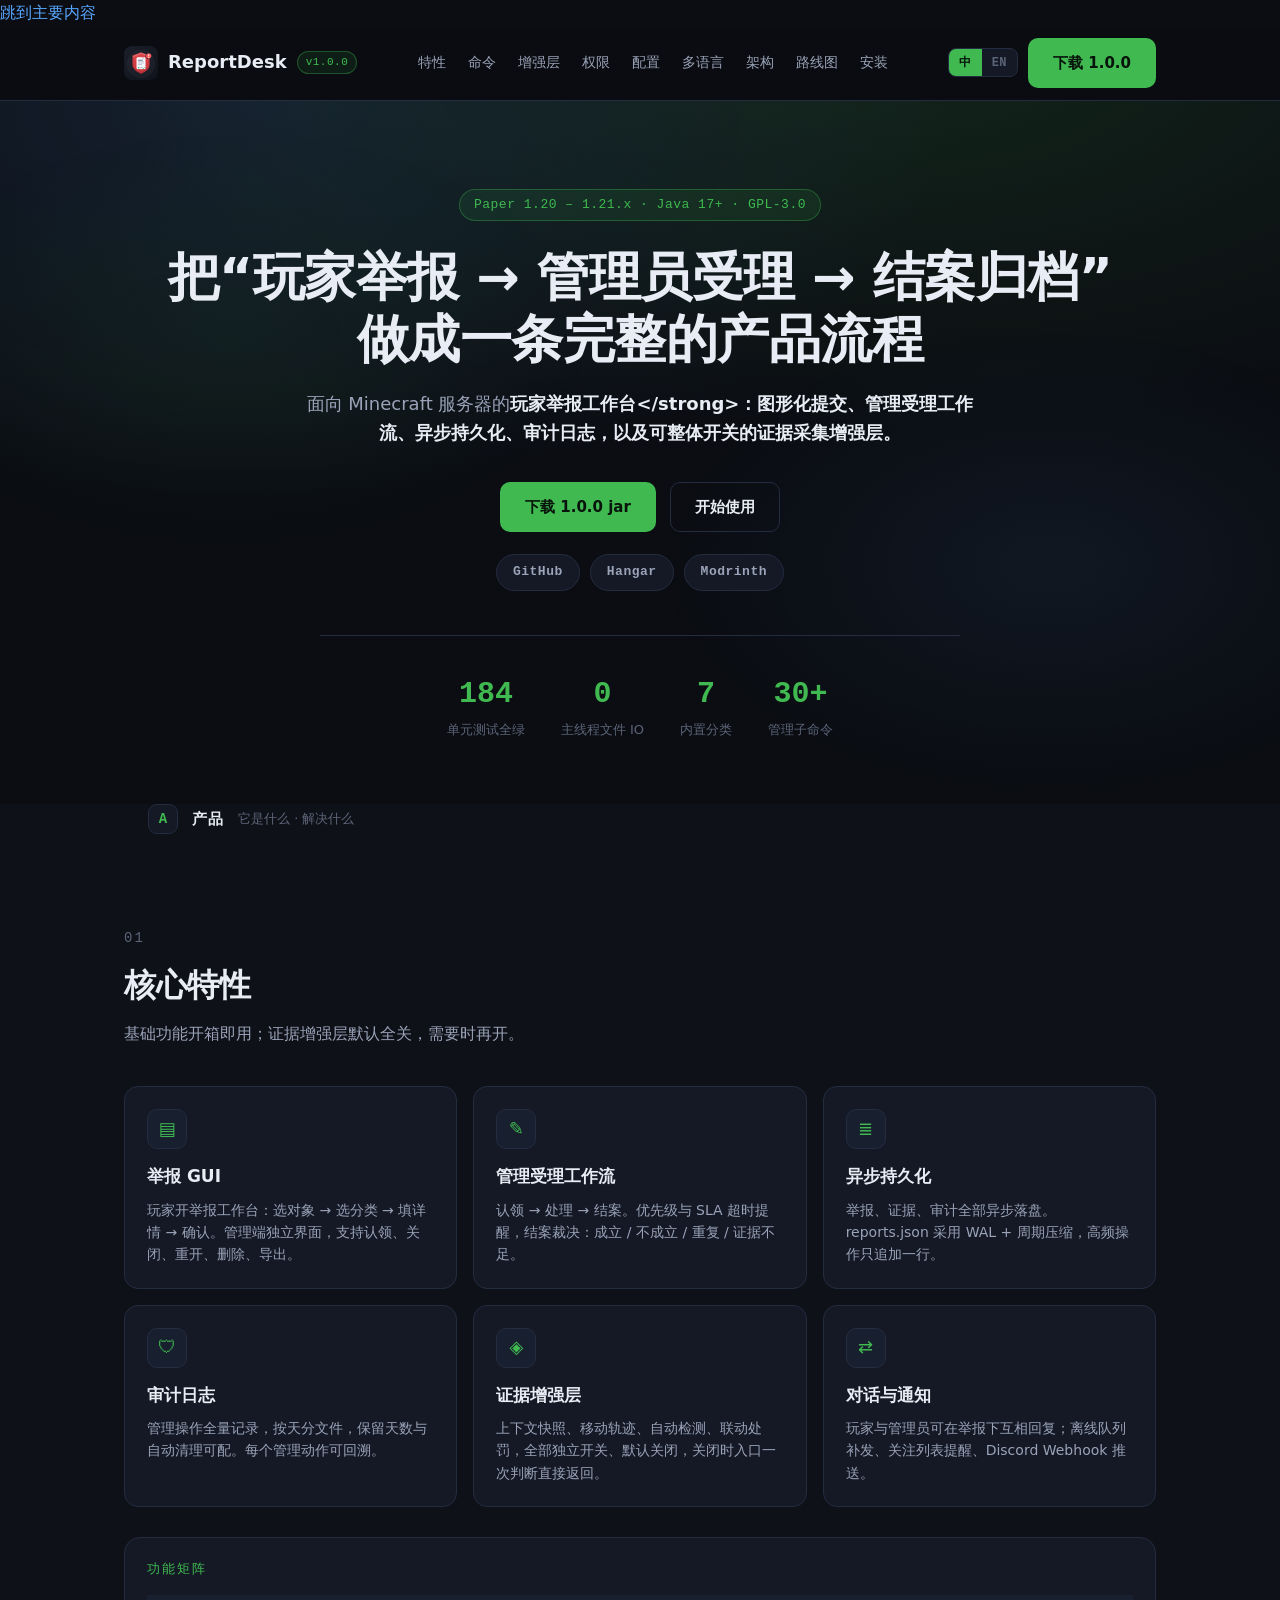
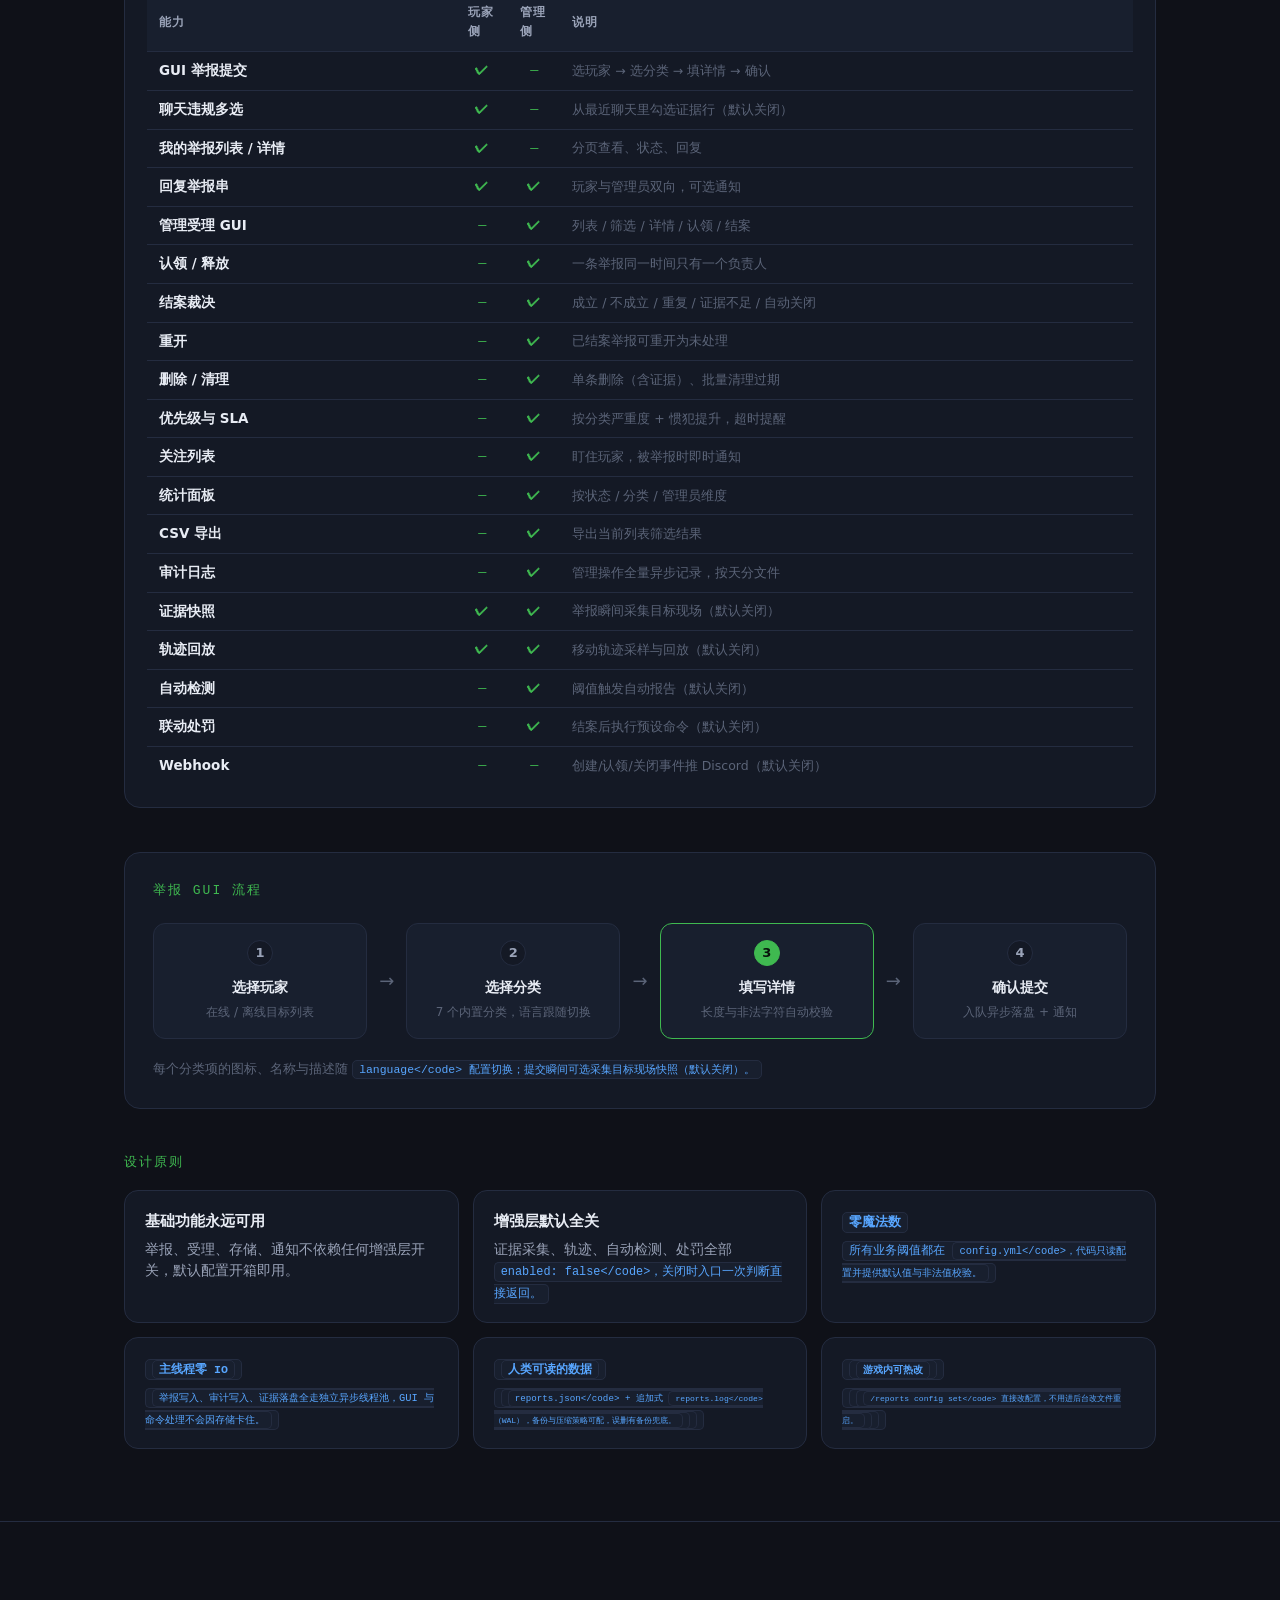
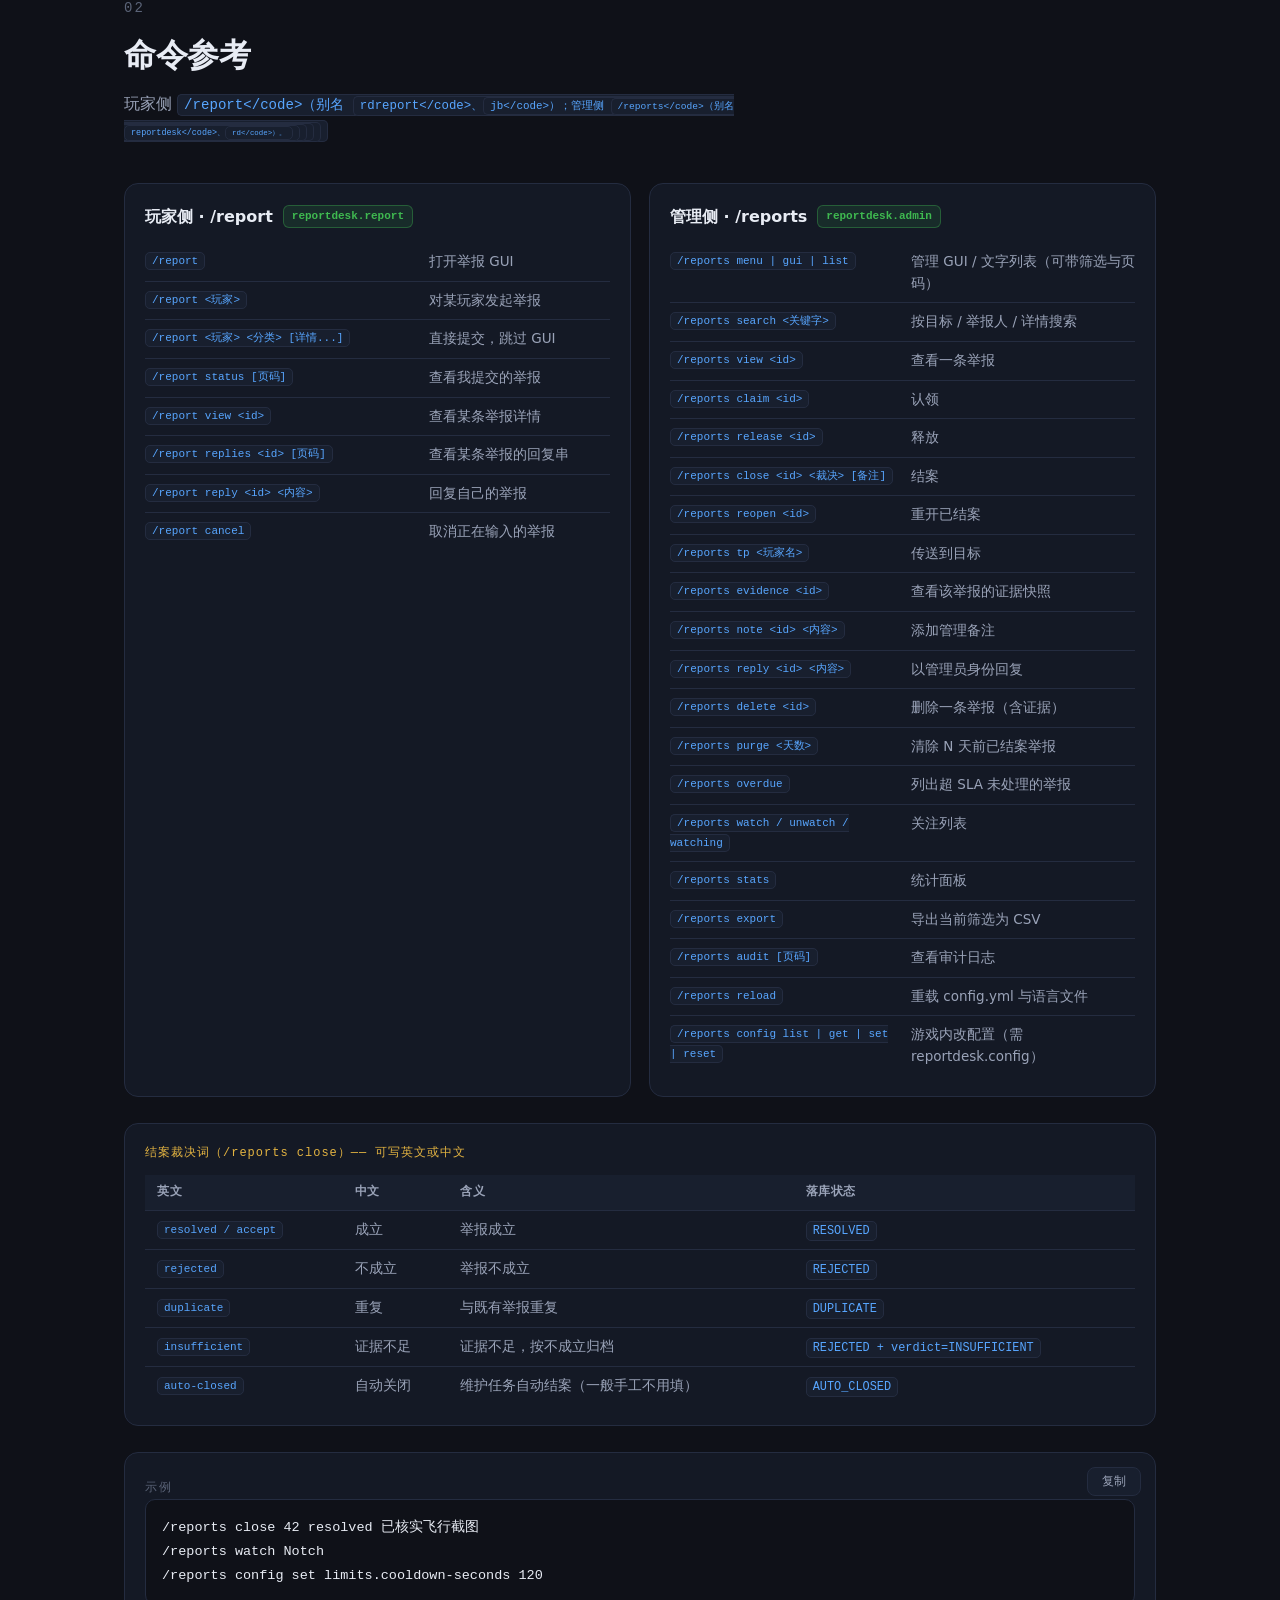
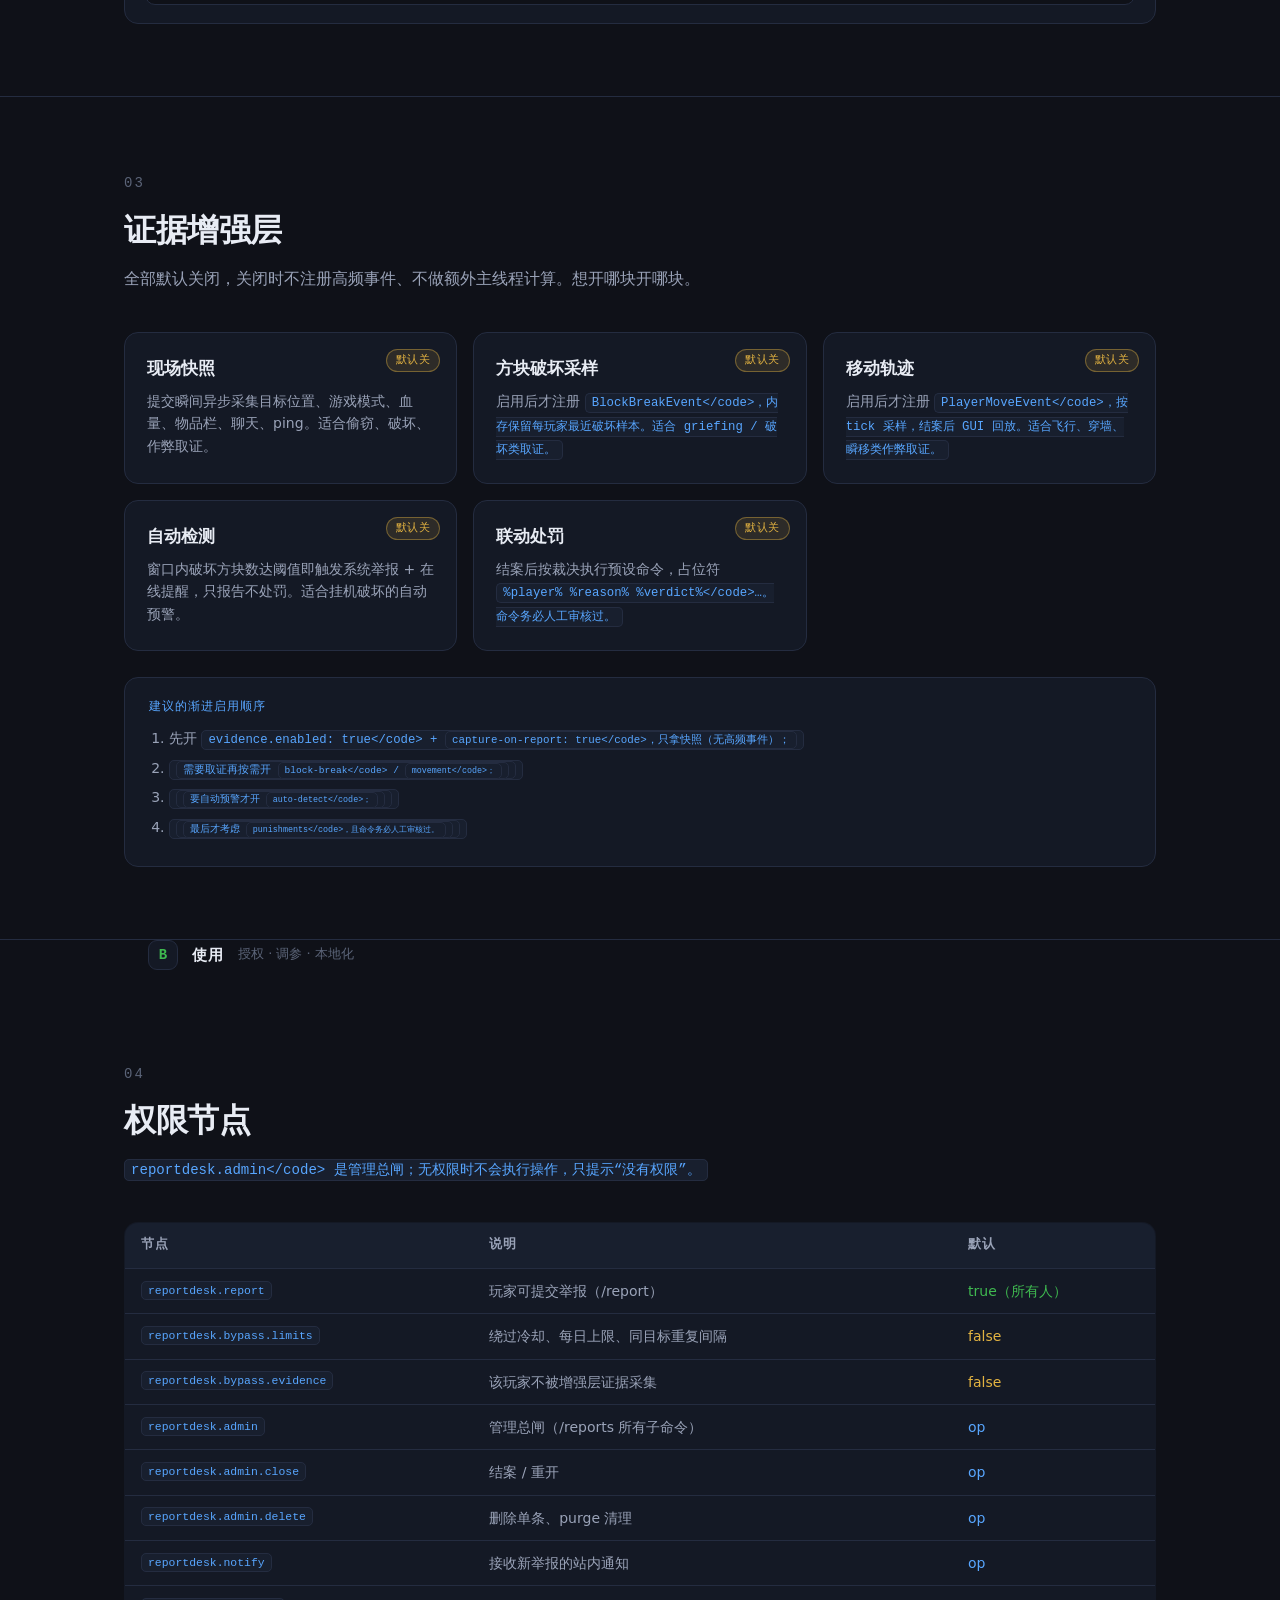
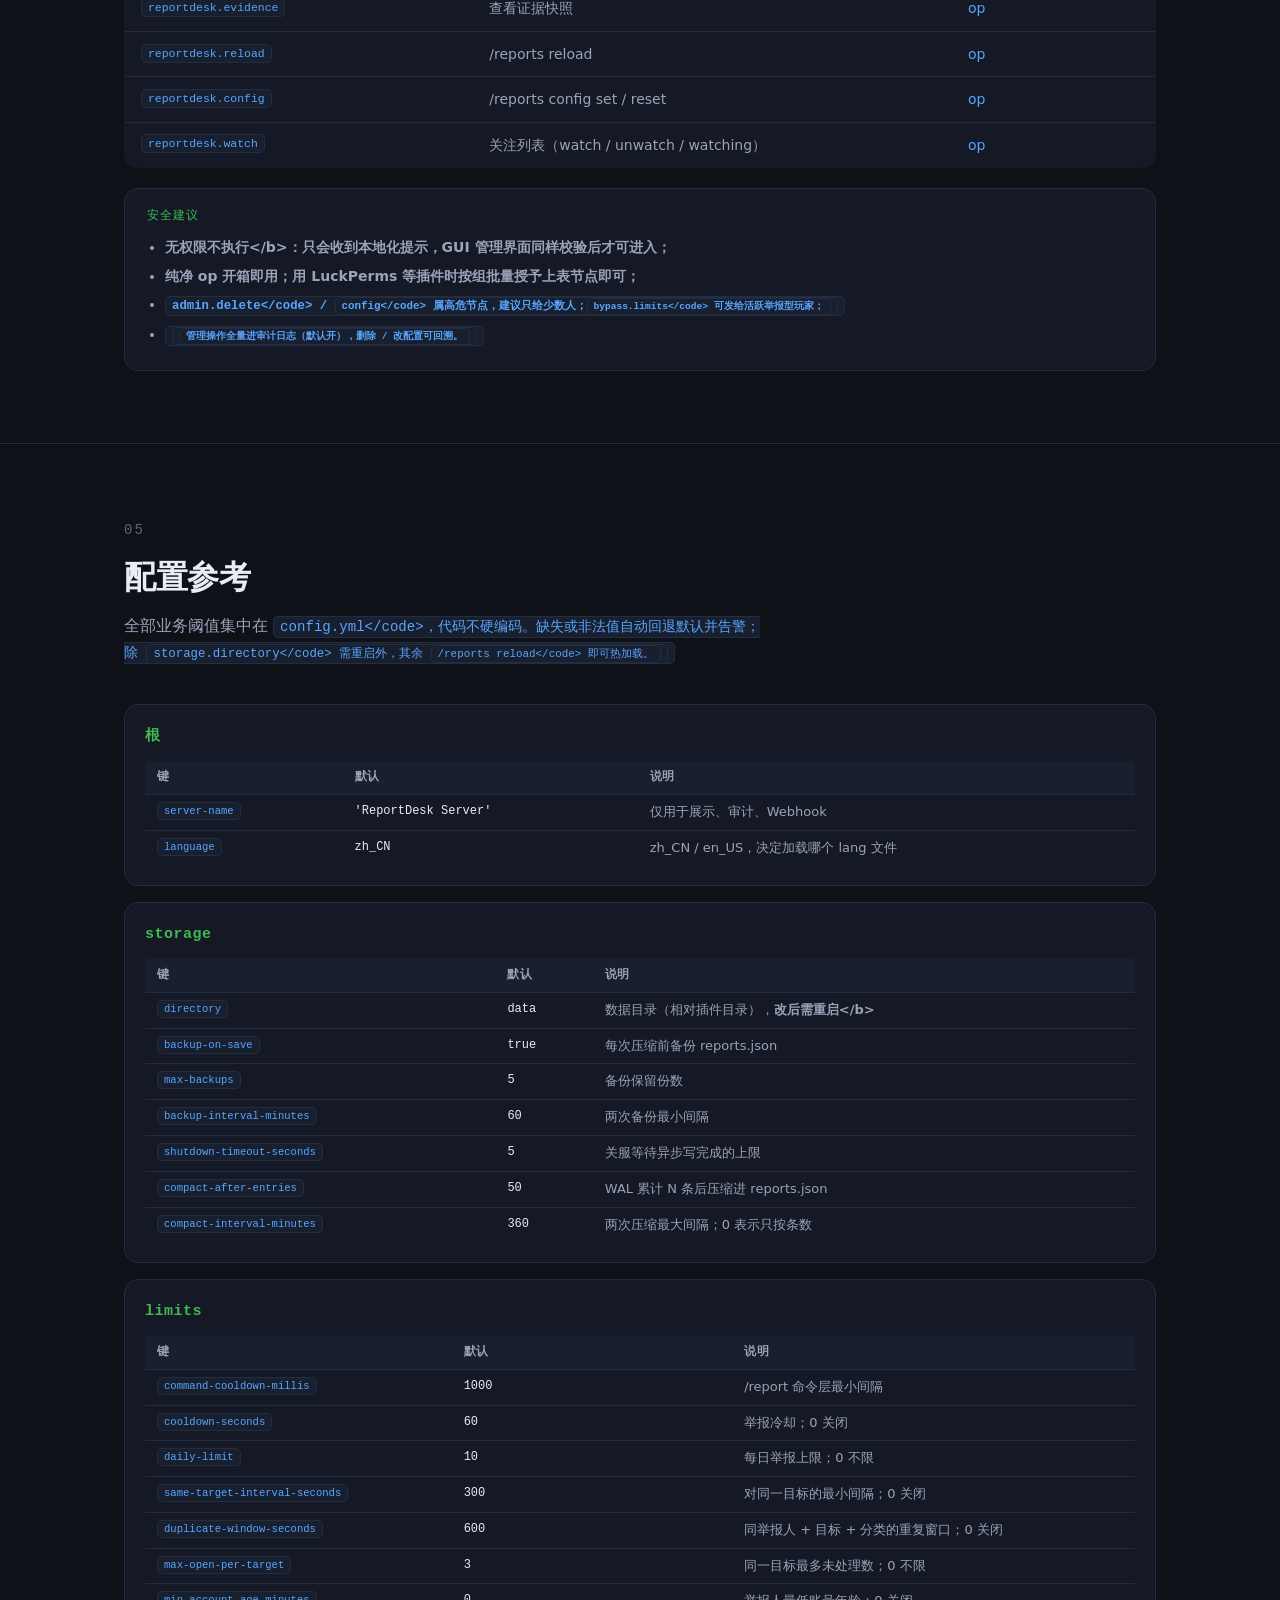
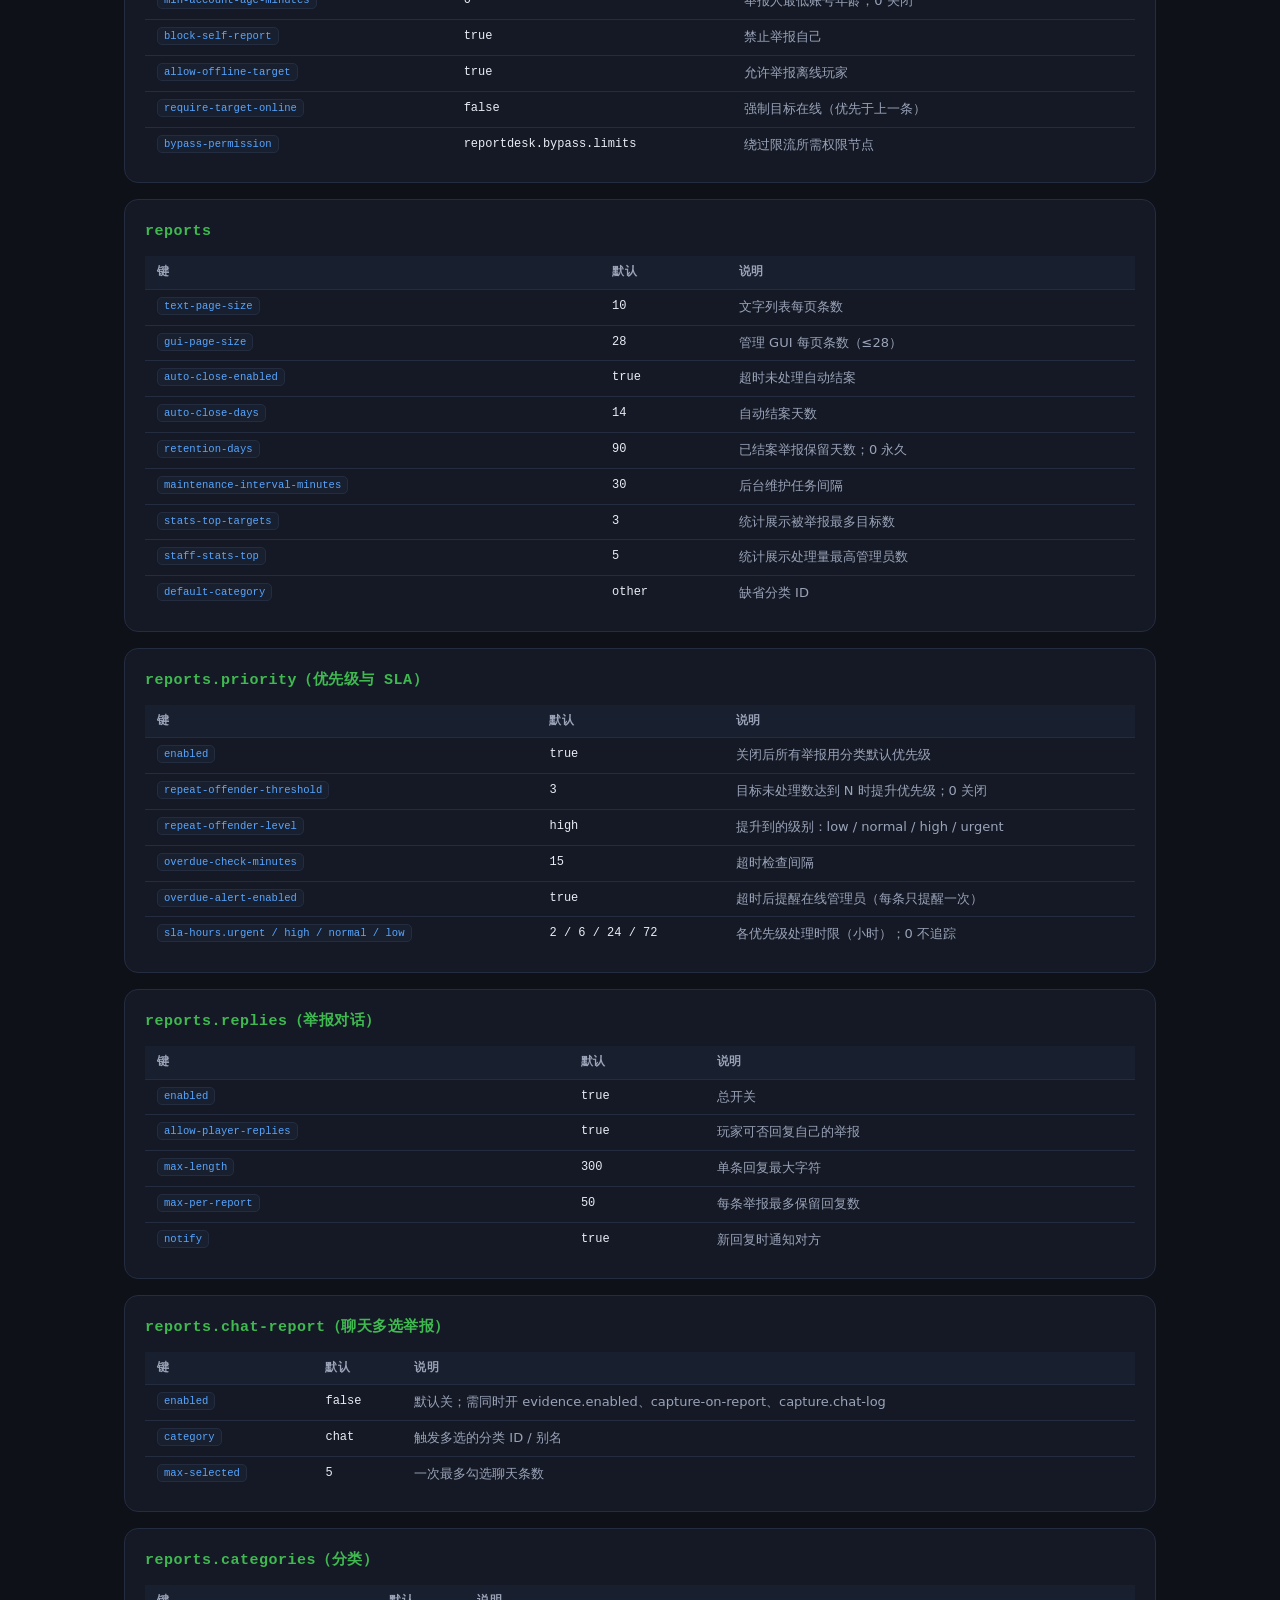
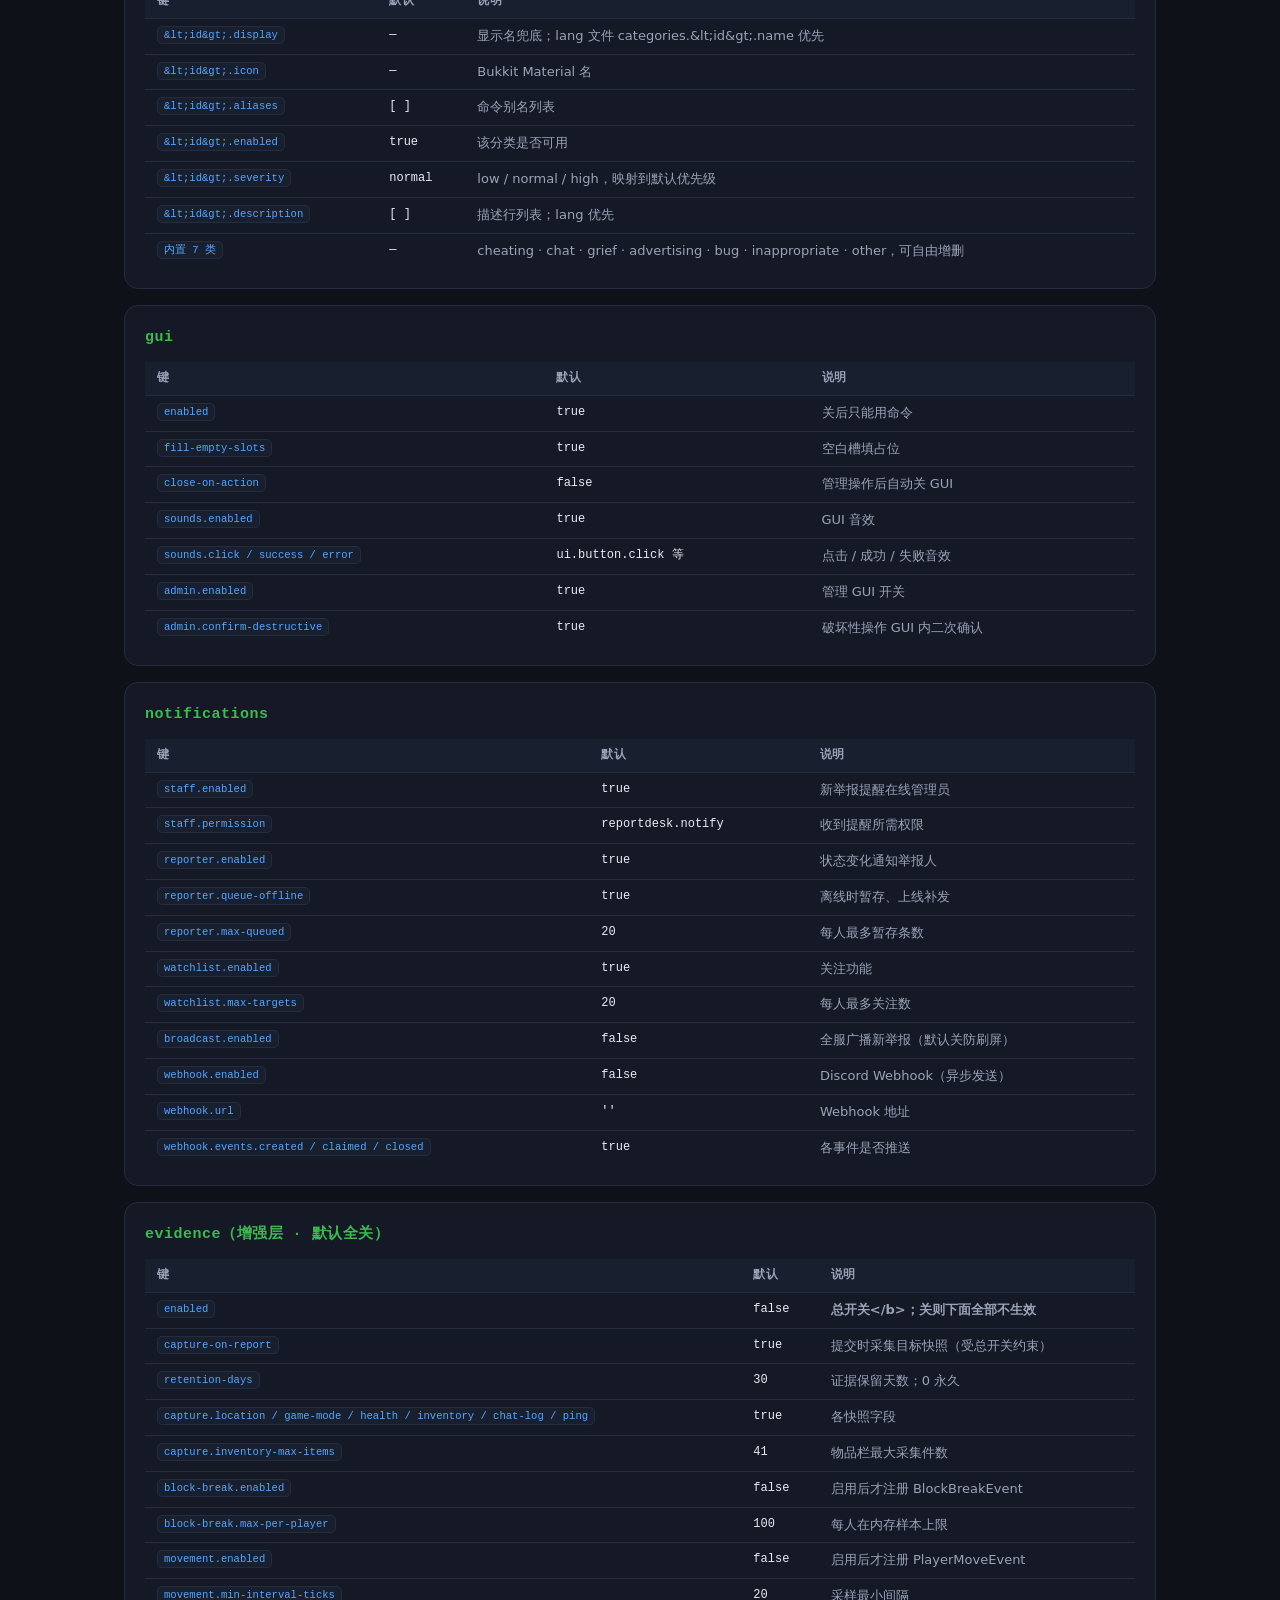
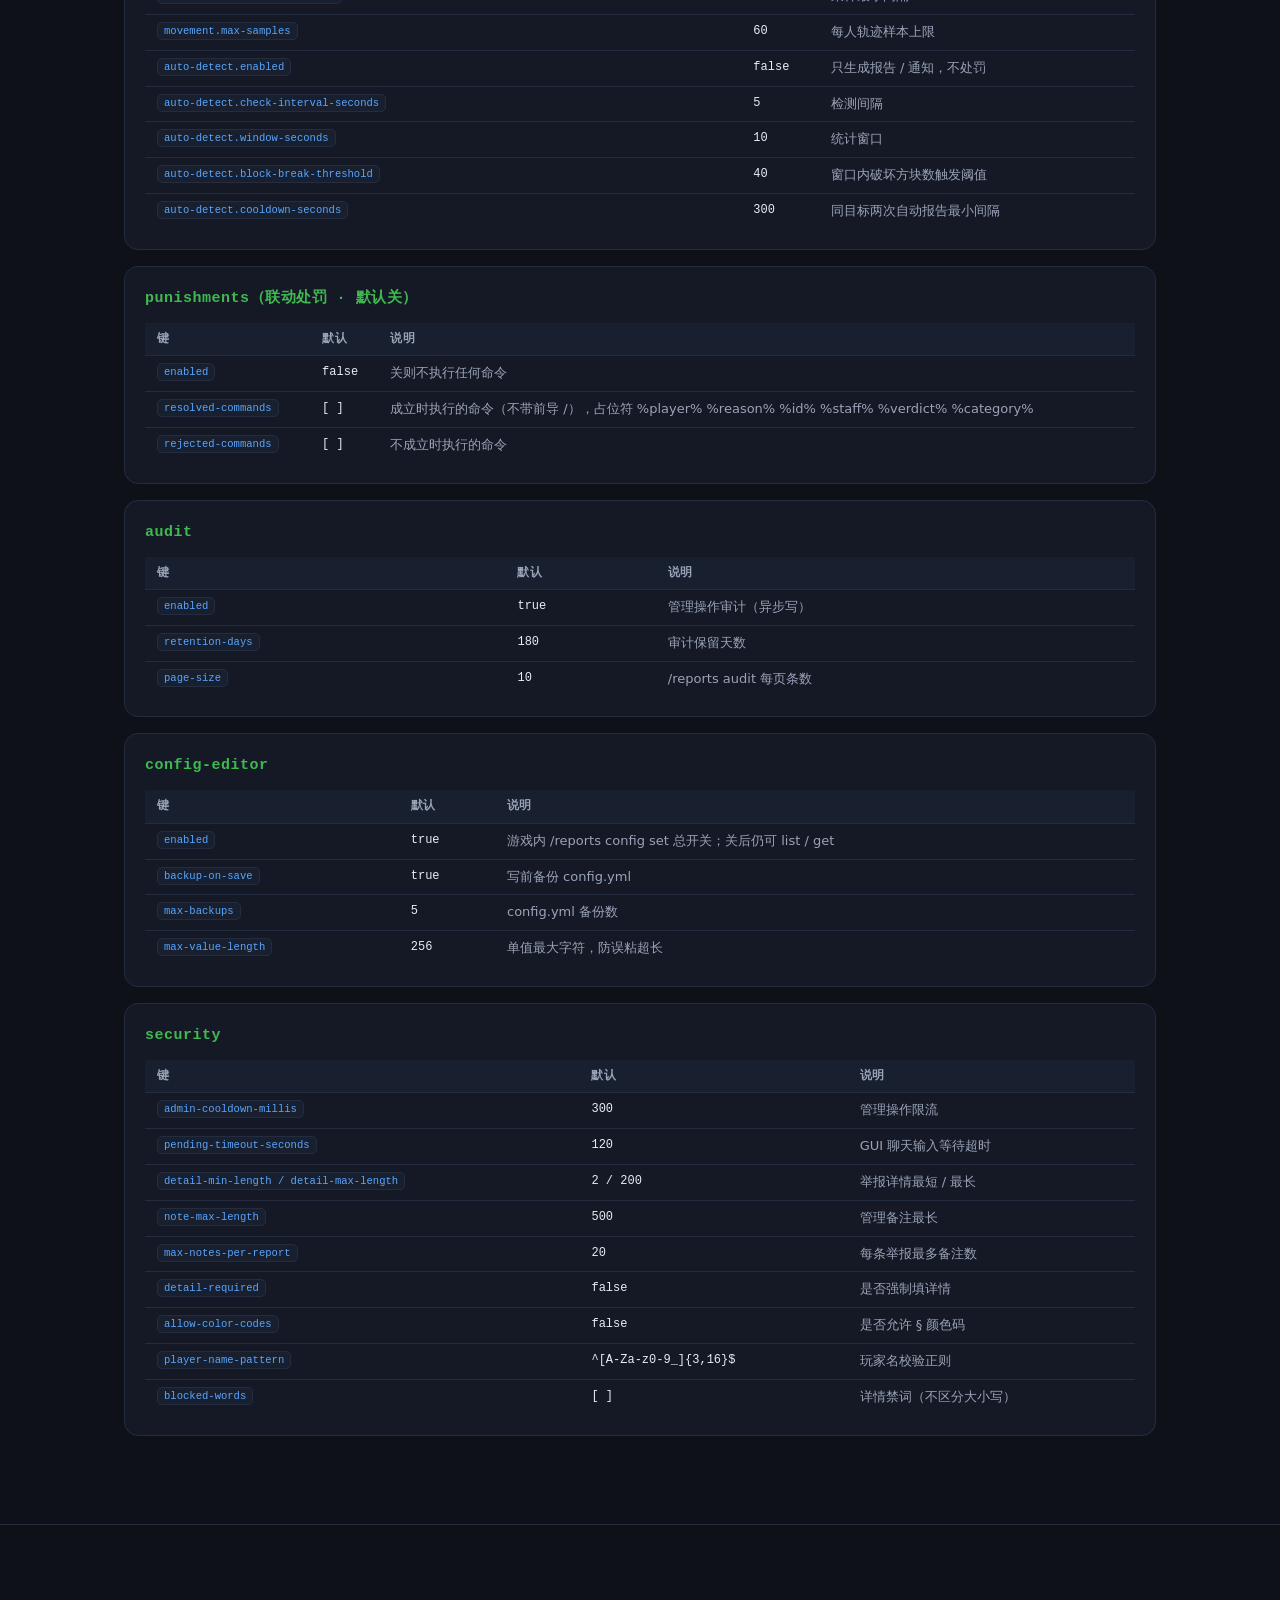
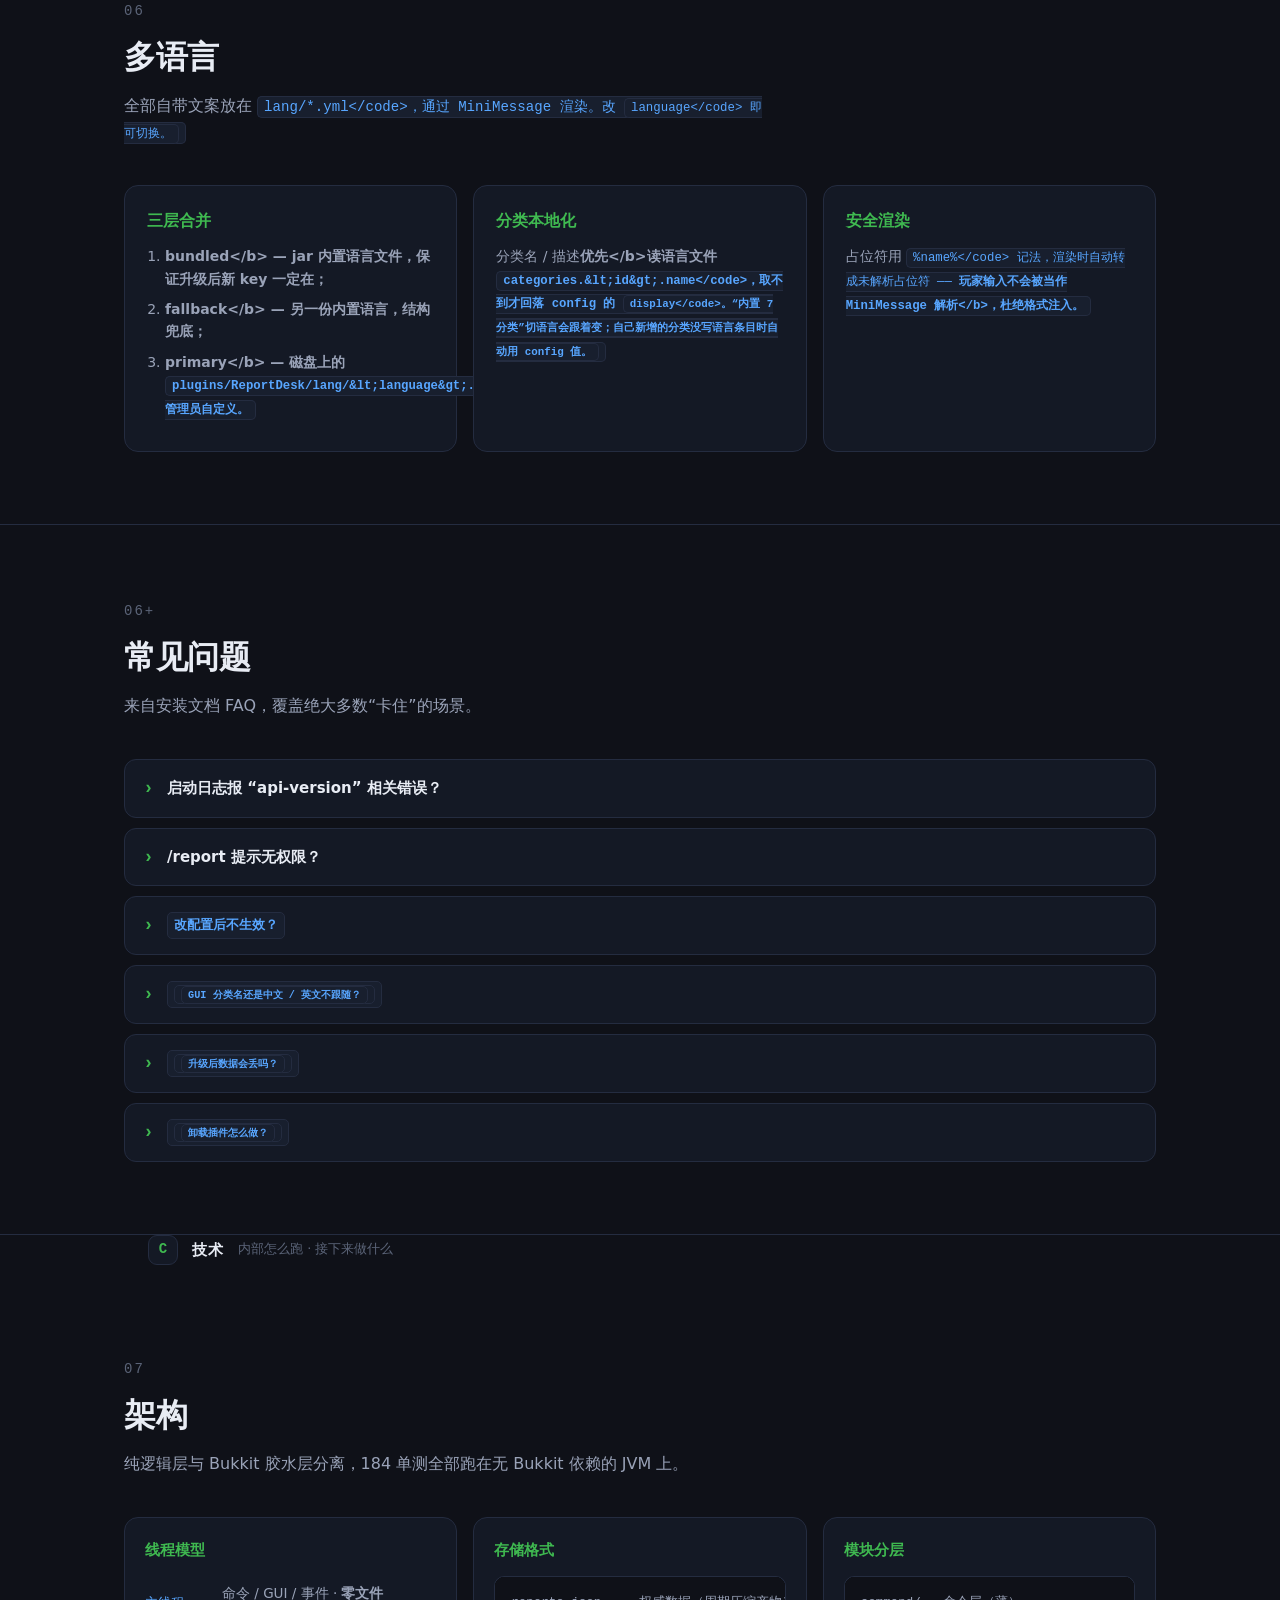
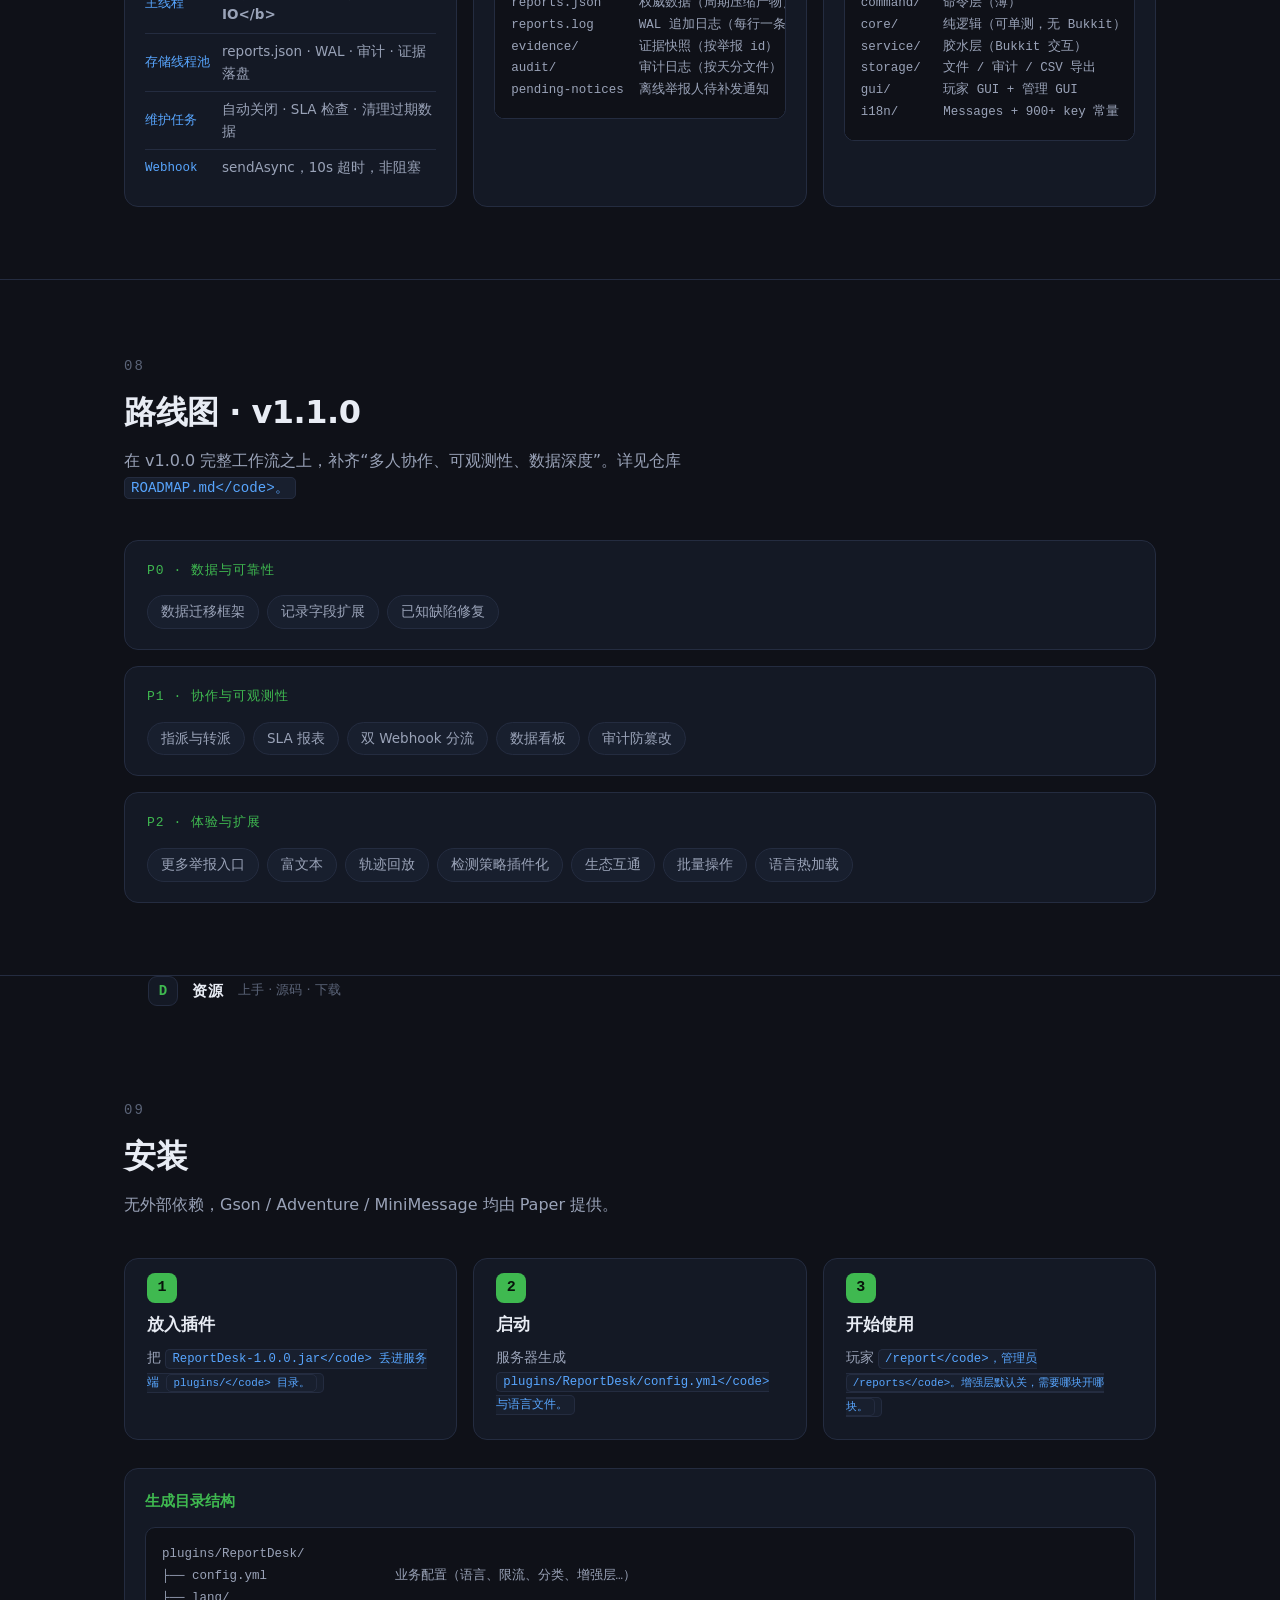
==== commit 8ce3e0fa: "feat: index 增加 docs.html 入口（安装章节 CTA + footer 链接）" ====
--- a/index.html
+++ b/index.html
@@ -422,6 +422,12 @@
         <div><b data-i18n="inst.meta.jdk">JDK</b><span data-i18n="inst.meta.jdkV"></span></div>
         <div><b data-i18n="inst.meta.license">许可</b><span data-i18n="inst.meta.licenseV"></span></div>
         <div><b data-i18n="inst.meta.reload">热加载</b><span data-i18n="inst.meta.reloadV"></span></div>
+      </div>
+
+      <div class="docs-cta">
+        <a class="btn ghost" href="docs.html" target="_blank">
+          <span data-i18n="inst.docslink">打开完整 Wiki 文档 →</span>
+        </a>
       </div>
     </div>
   </section>
@@ -477,6 +483,7 @@
       <a href="#architecture" data-i18n="nav.architecture">架构</a>
       <a href="#roadmap" data-i18n="nav.roadmap">路线图</a>
       <a href="#install" data-i18n="nav.install">安装</a>
+      <a href="docs.html" target="_blank" data-i18n="footer.docs">完整 Wiki 文档</a>
     </div>
   </div>
   <div class="wrap footer-note" data-i18n="footer.note"></div>
--- a/css/style.css
+++ b/css/style.css
@@ -468,6 +468,10 @@
 .faq-a{margin-top:10px;color:var(--muted);font-size:14px;padding-left:24px}
 .faq-a code{font-size:12px}
 
+/* ---------- 安装章节内：文档入口 CTA ---------- */
+.docs-cta{margin-top:22px}
+.docs-cta .btn{display:inline-block}
+
 /* ---------- RESPONSIVE ---------- */
 /* 移动菜单展开时显示语言切换（须放在 media 之前，桌面默认隐藏） */
 .nav-mobile-extra{display:none;padding:12px;border-top:1px solid var(--border)}
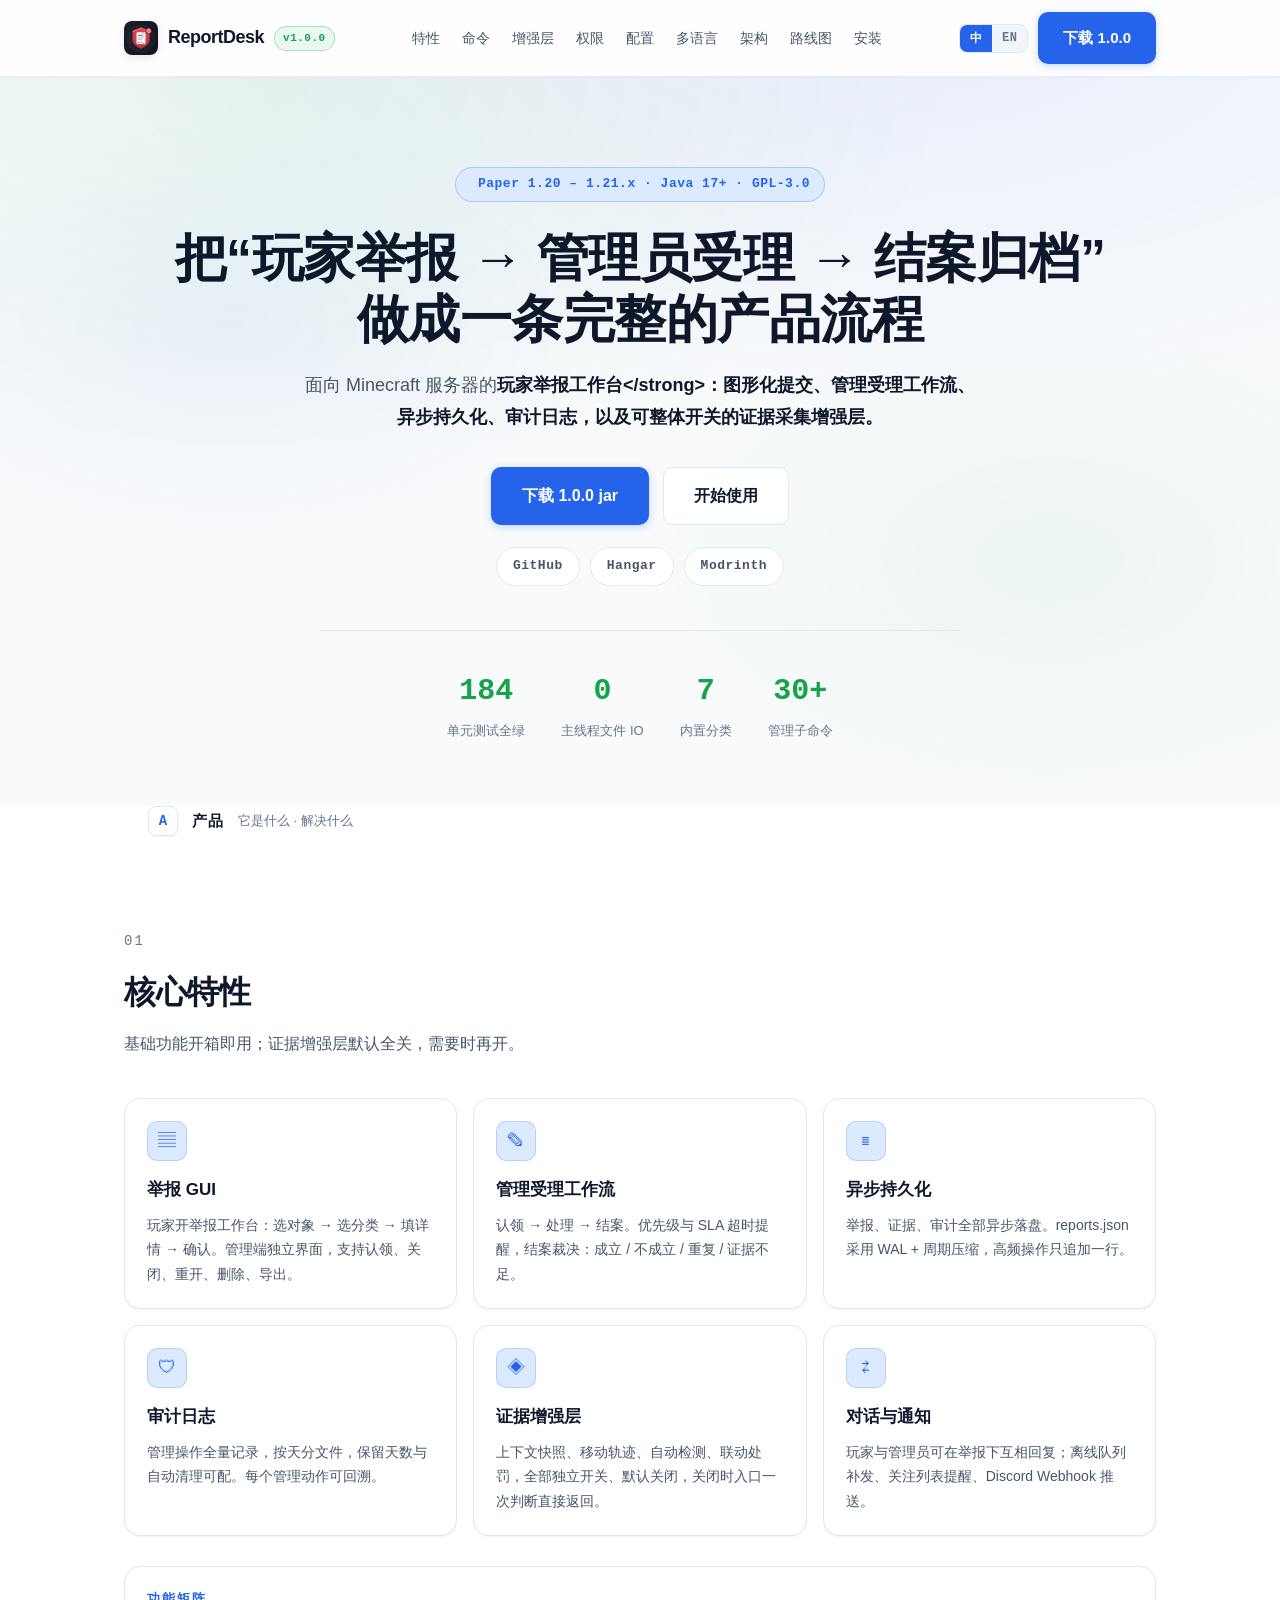
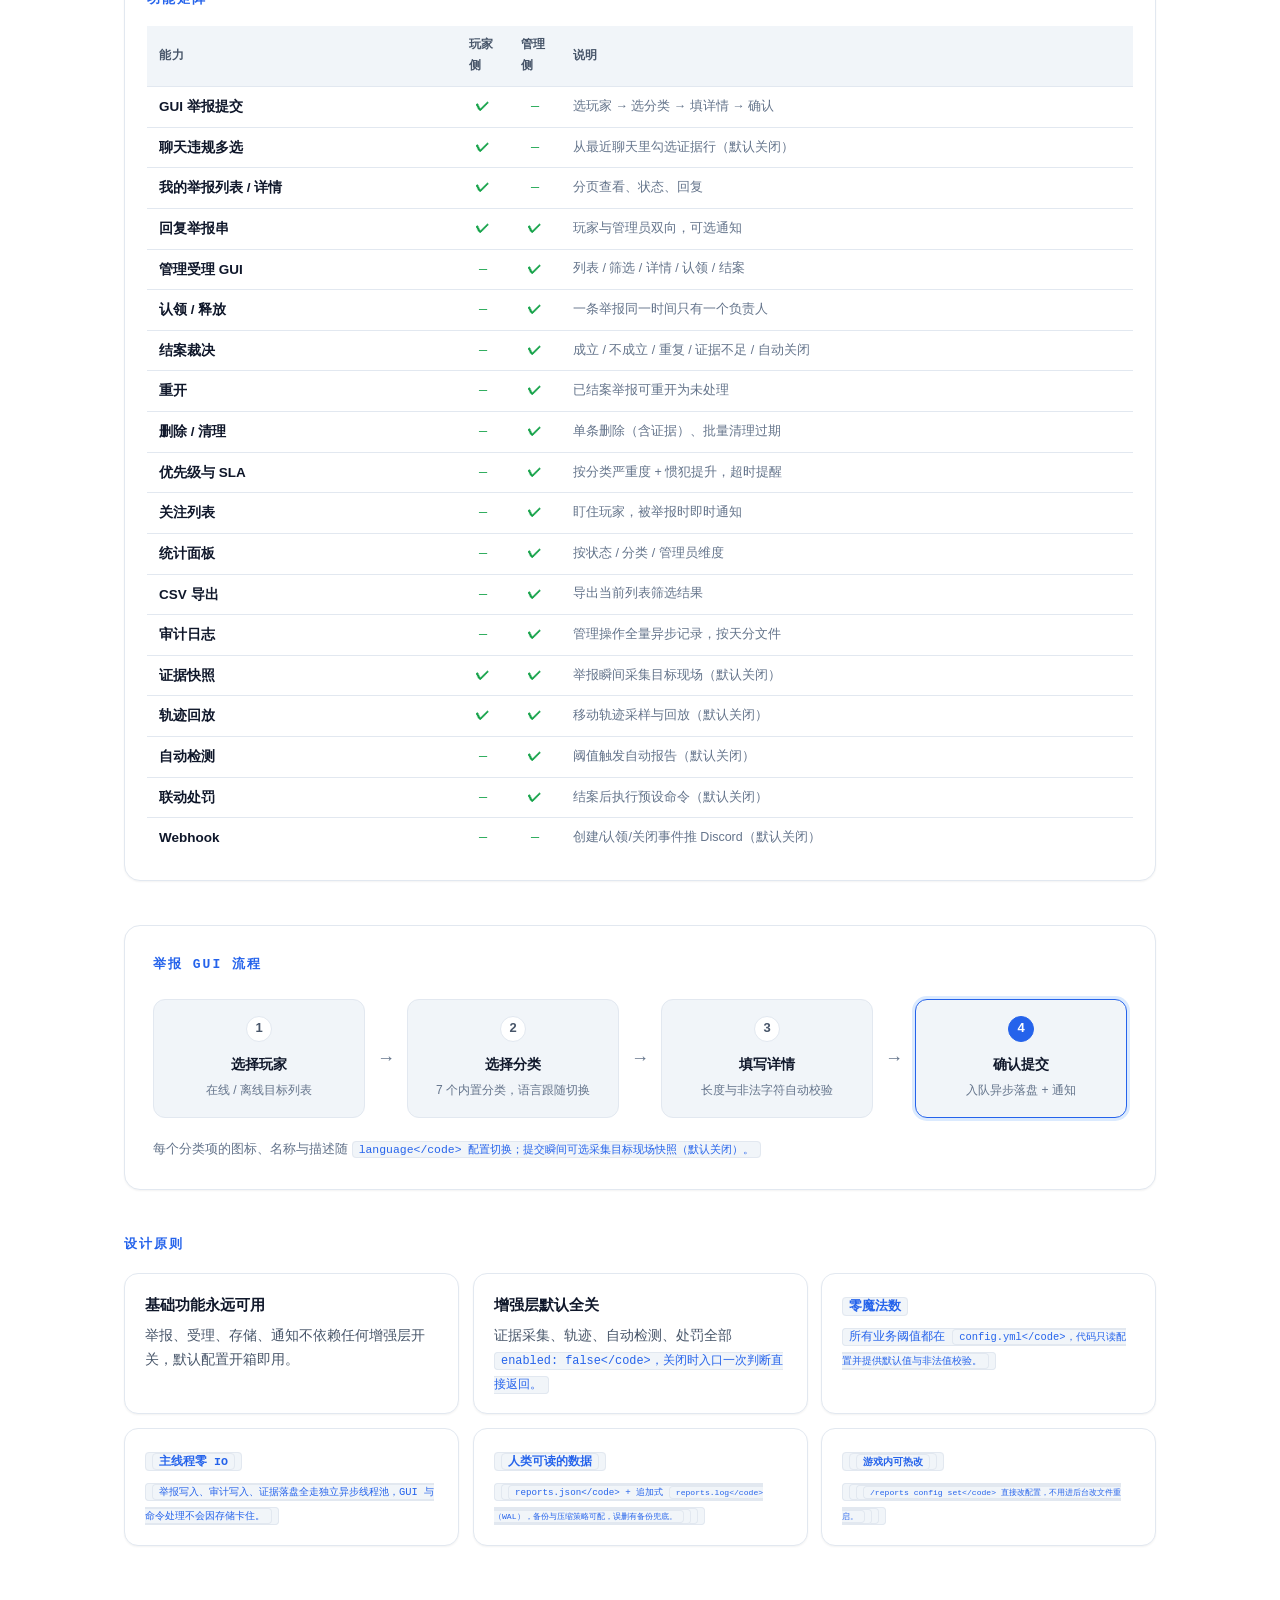
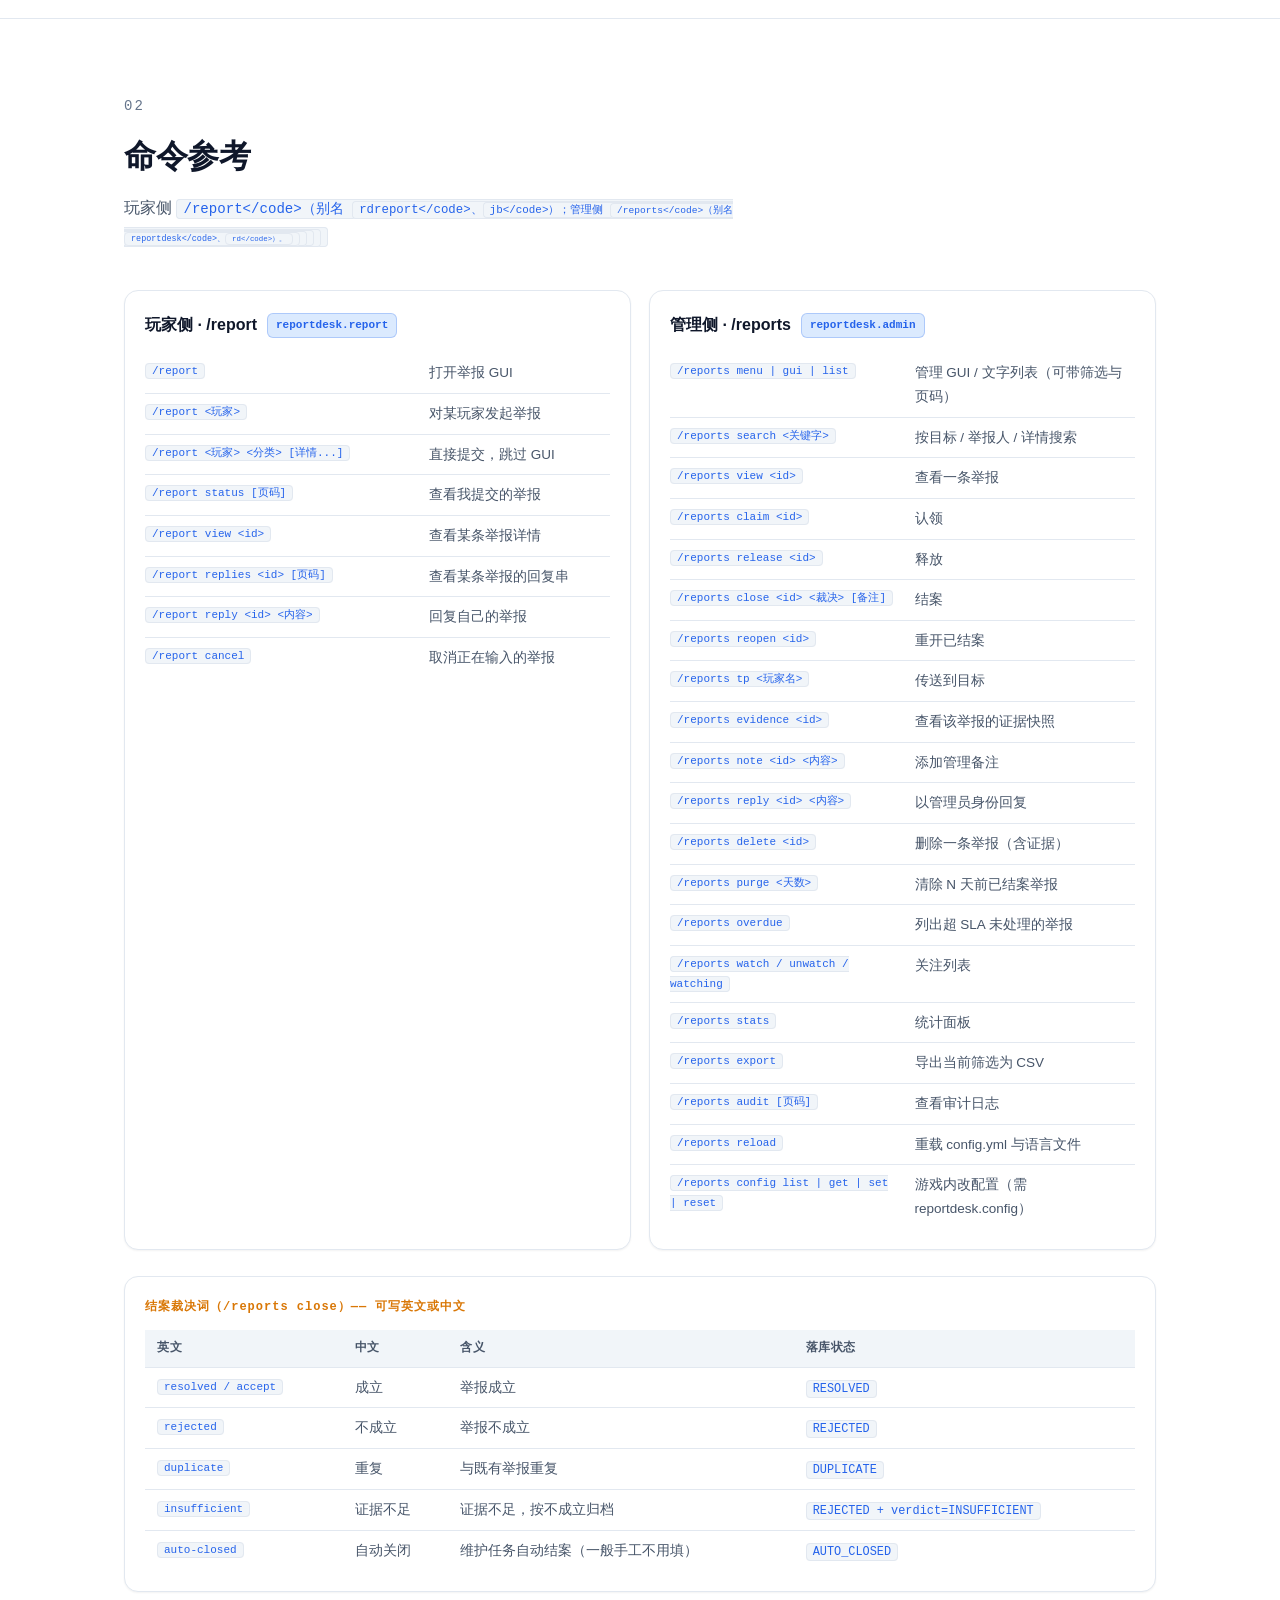
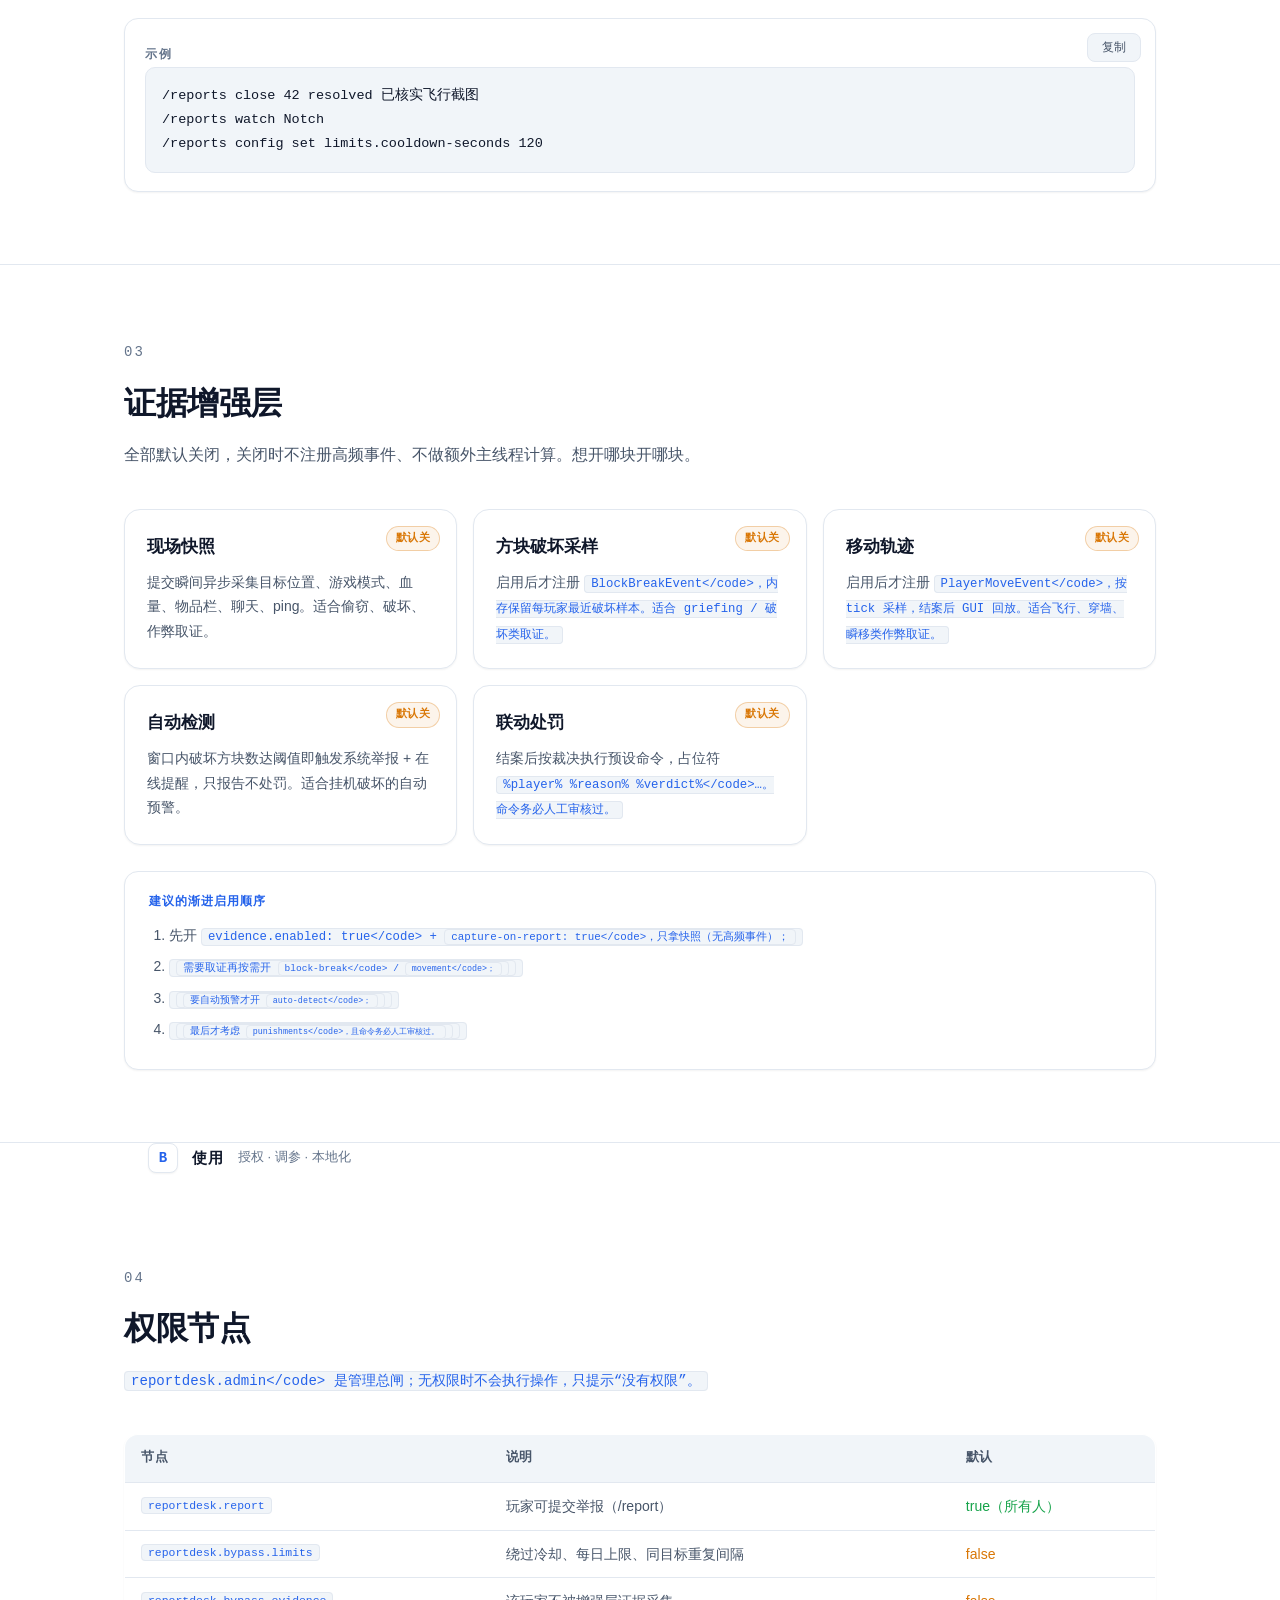
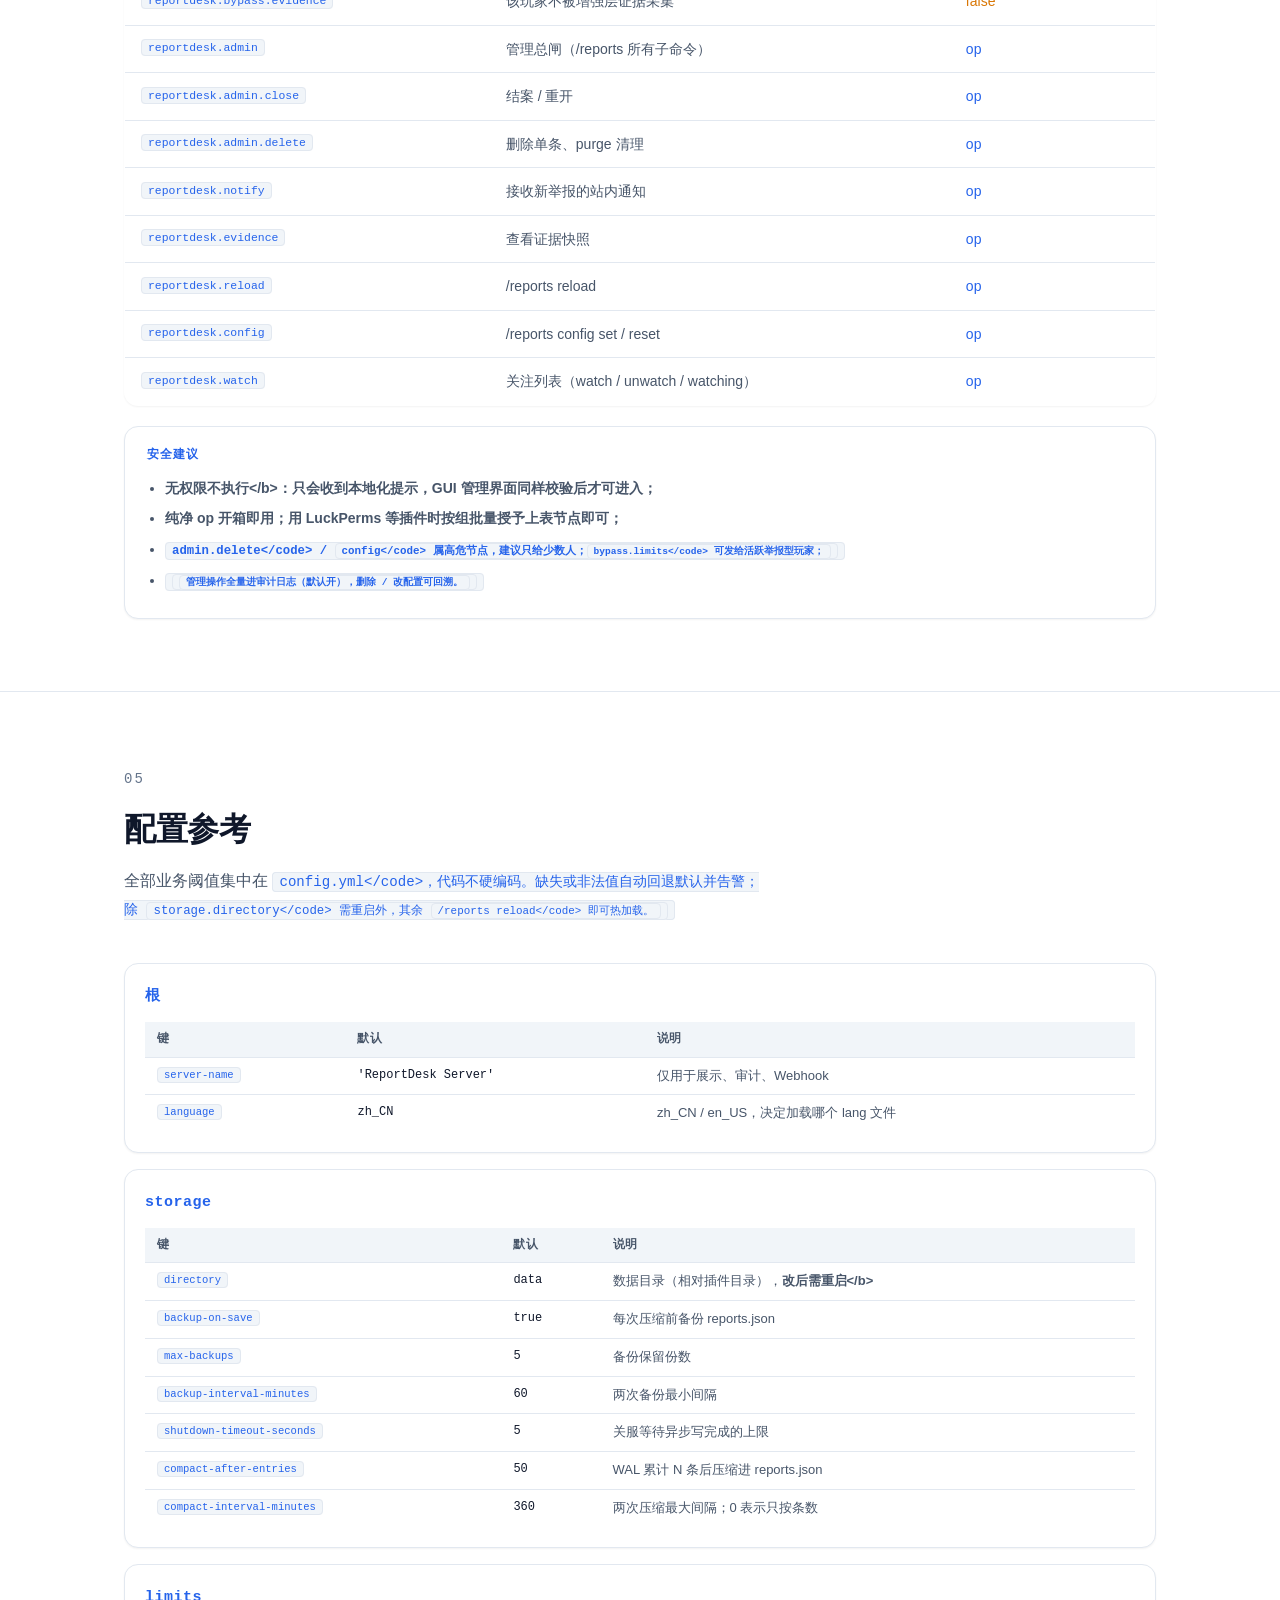
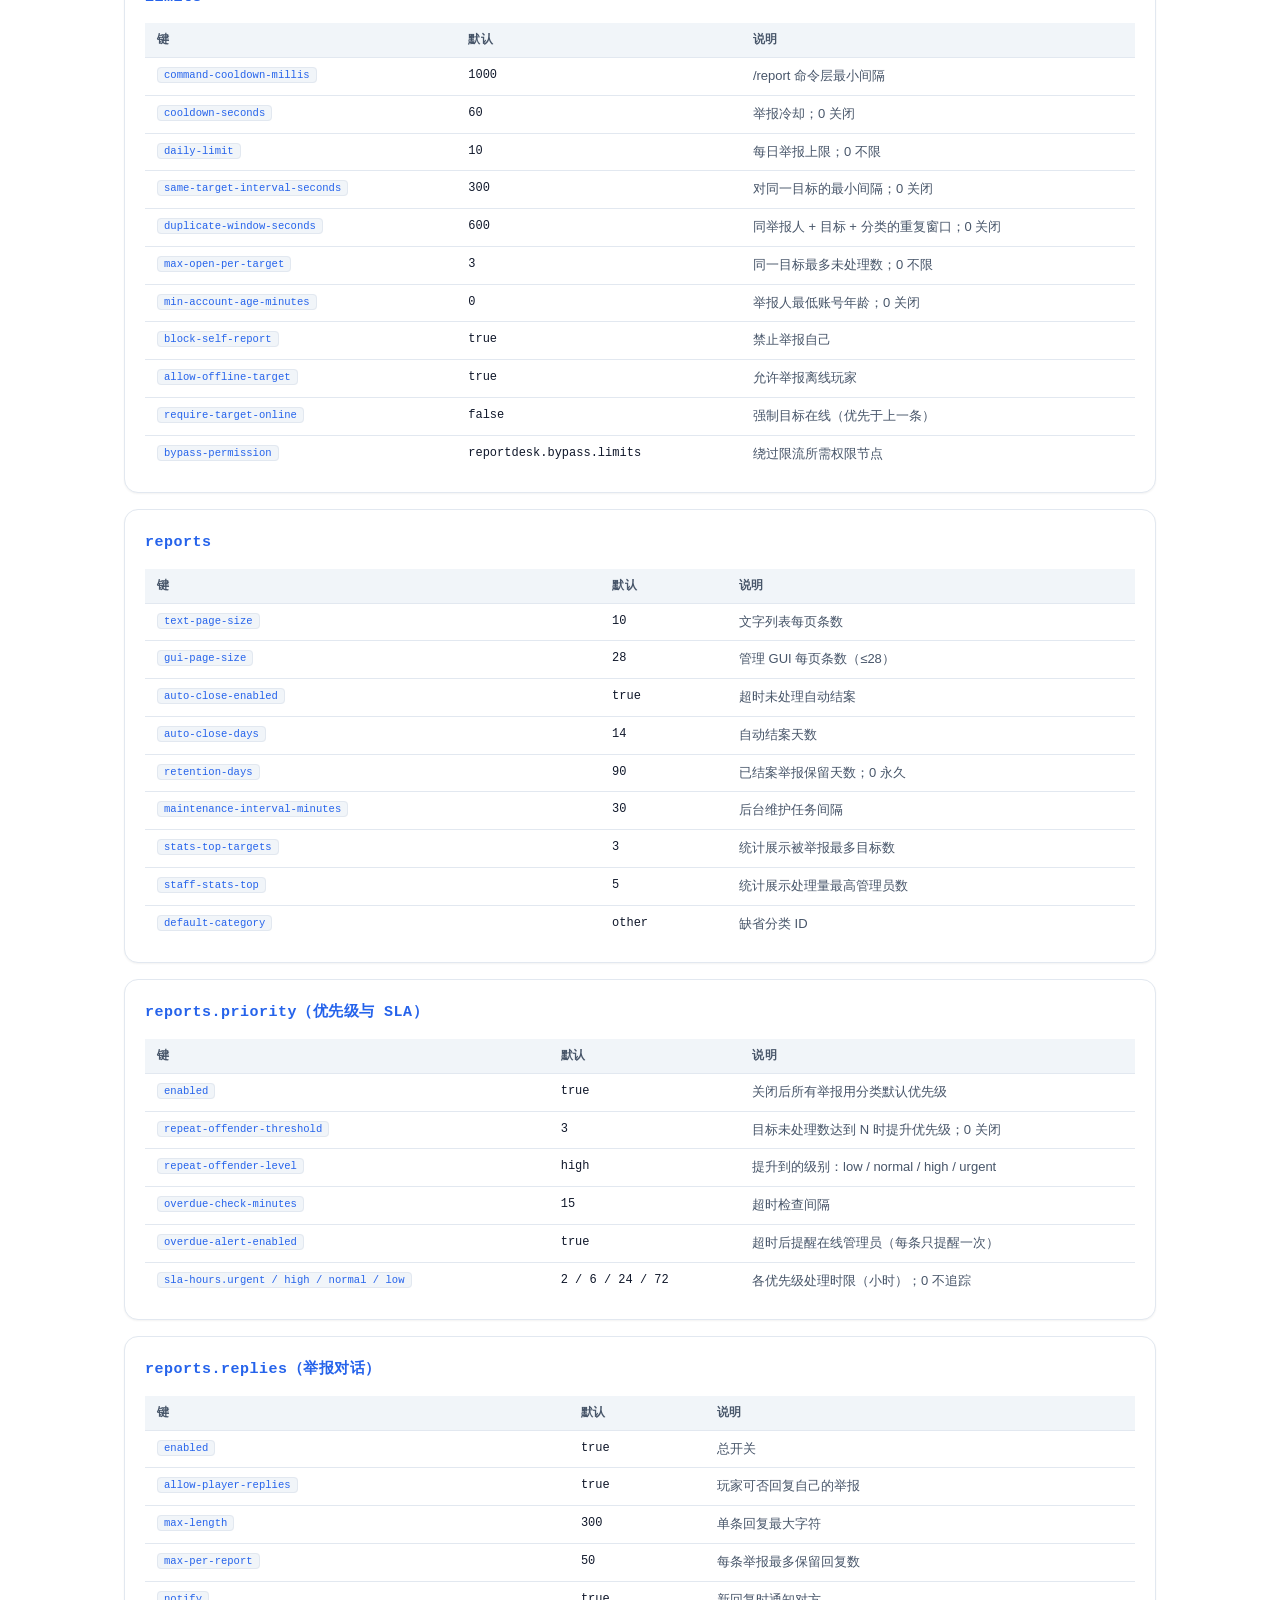
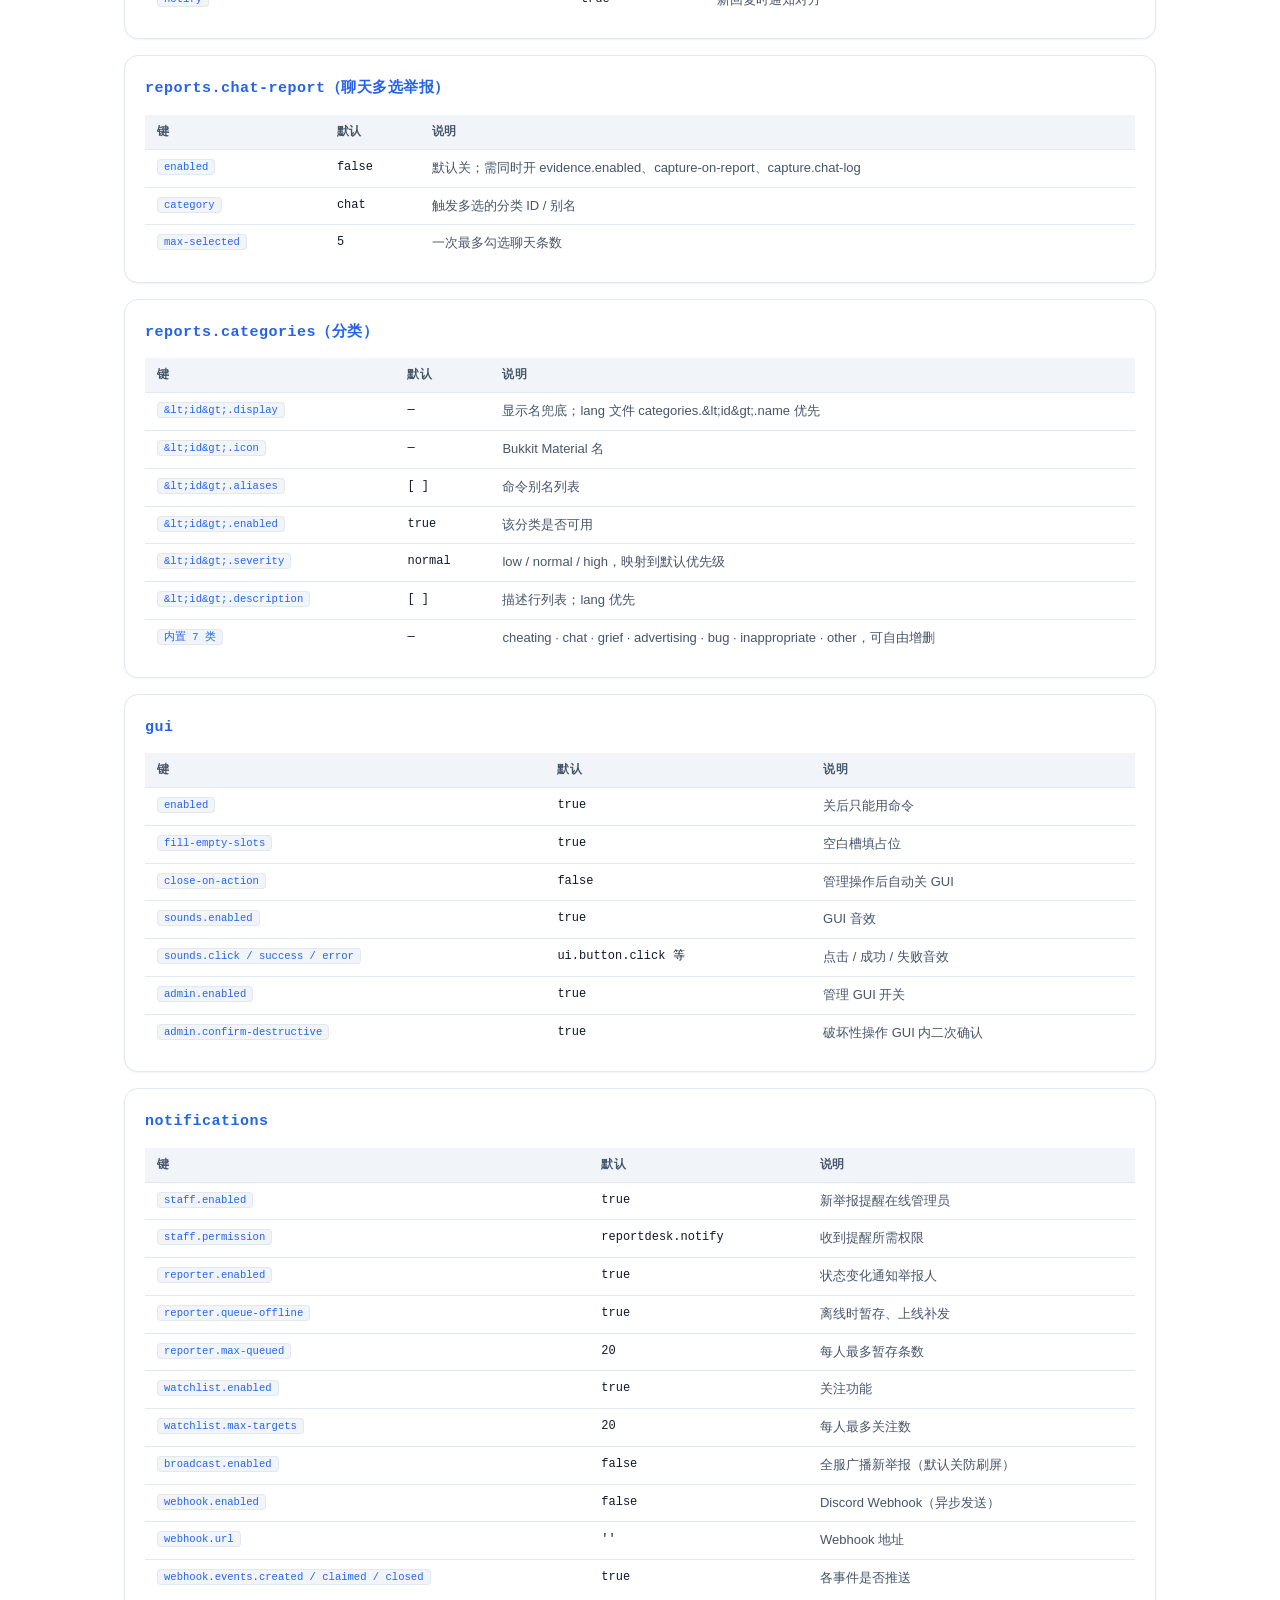
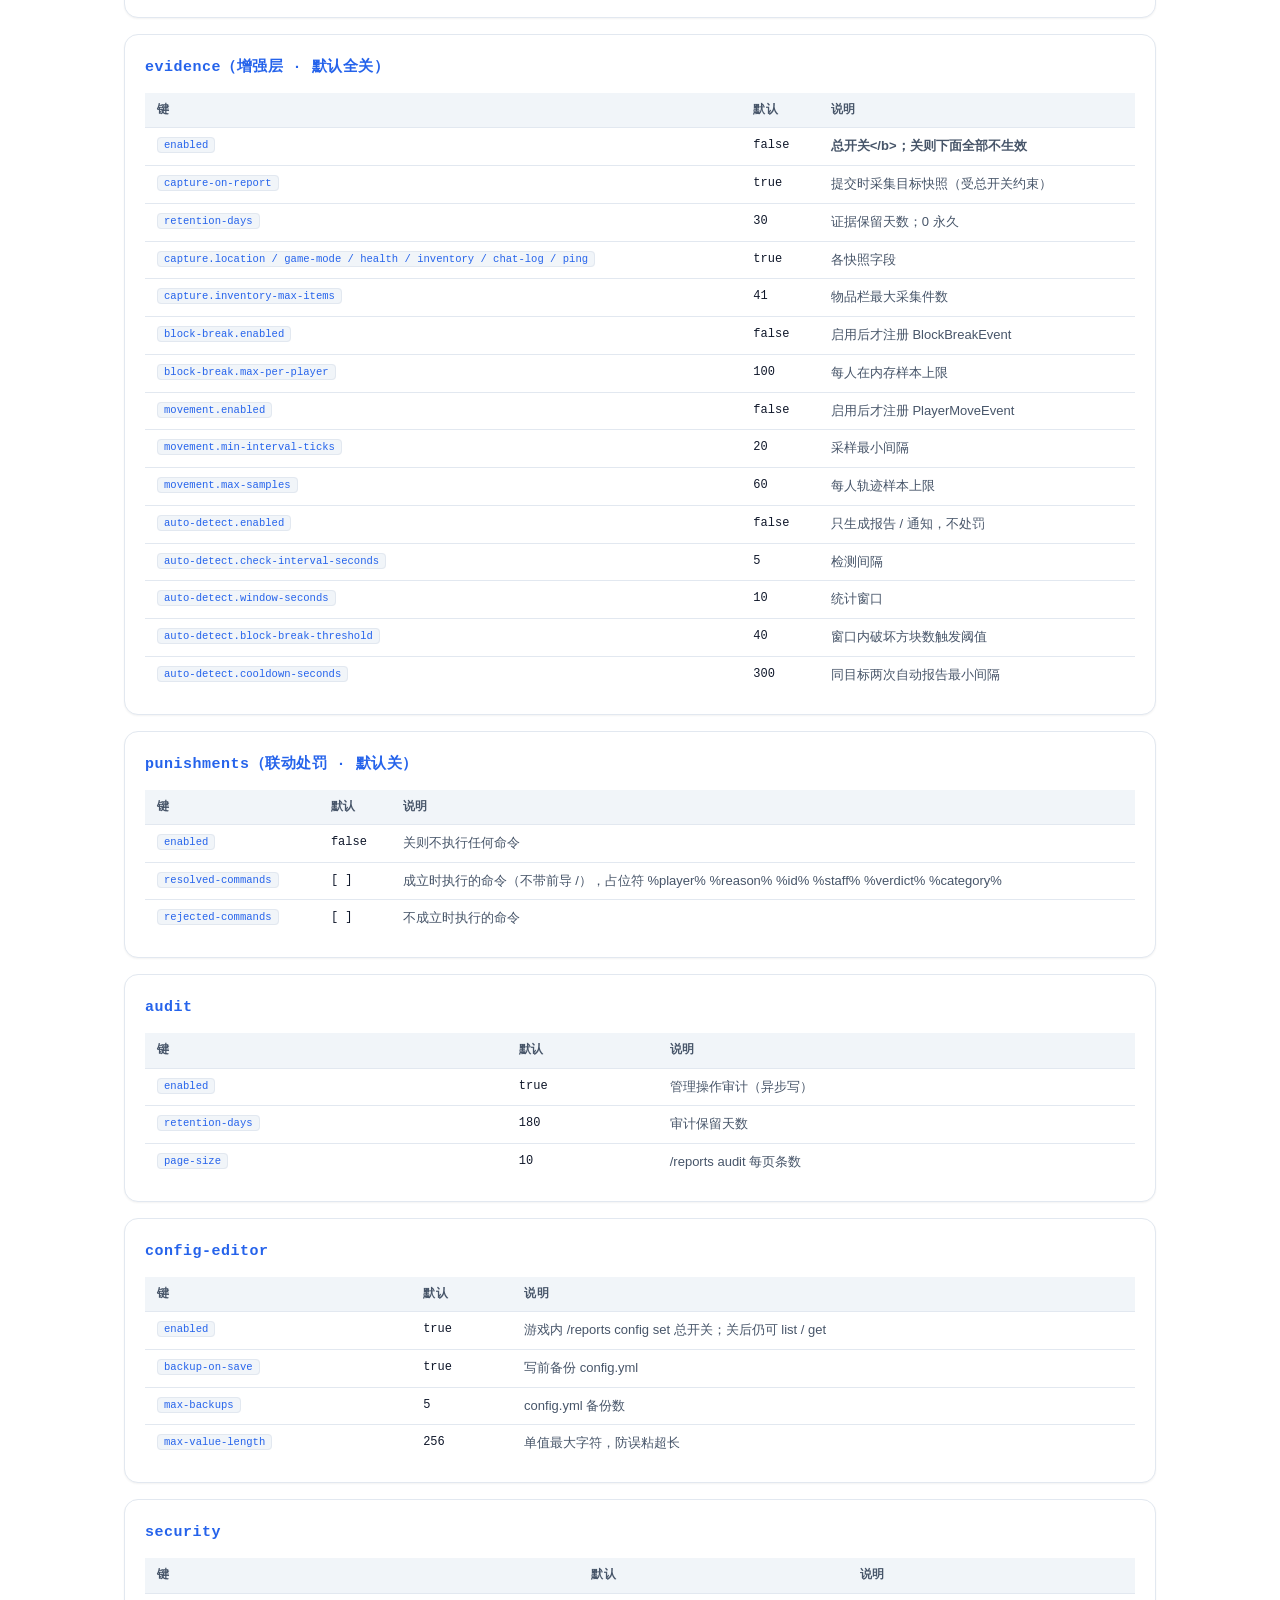
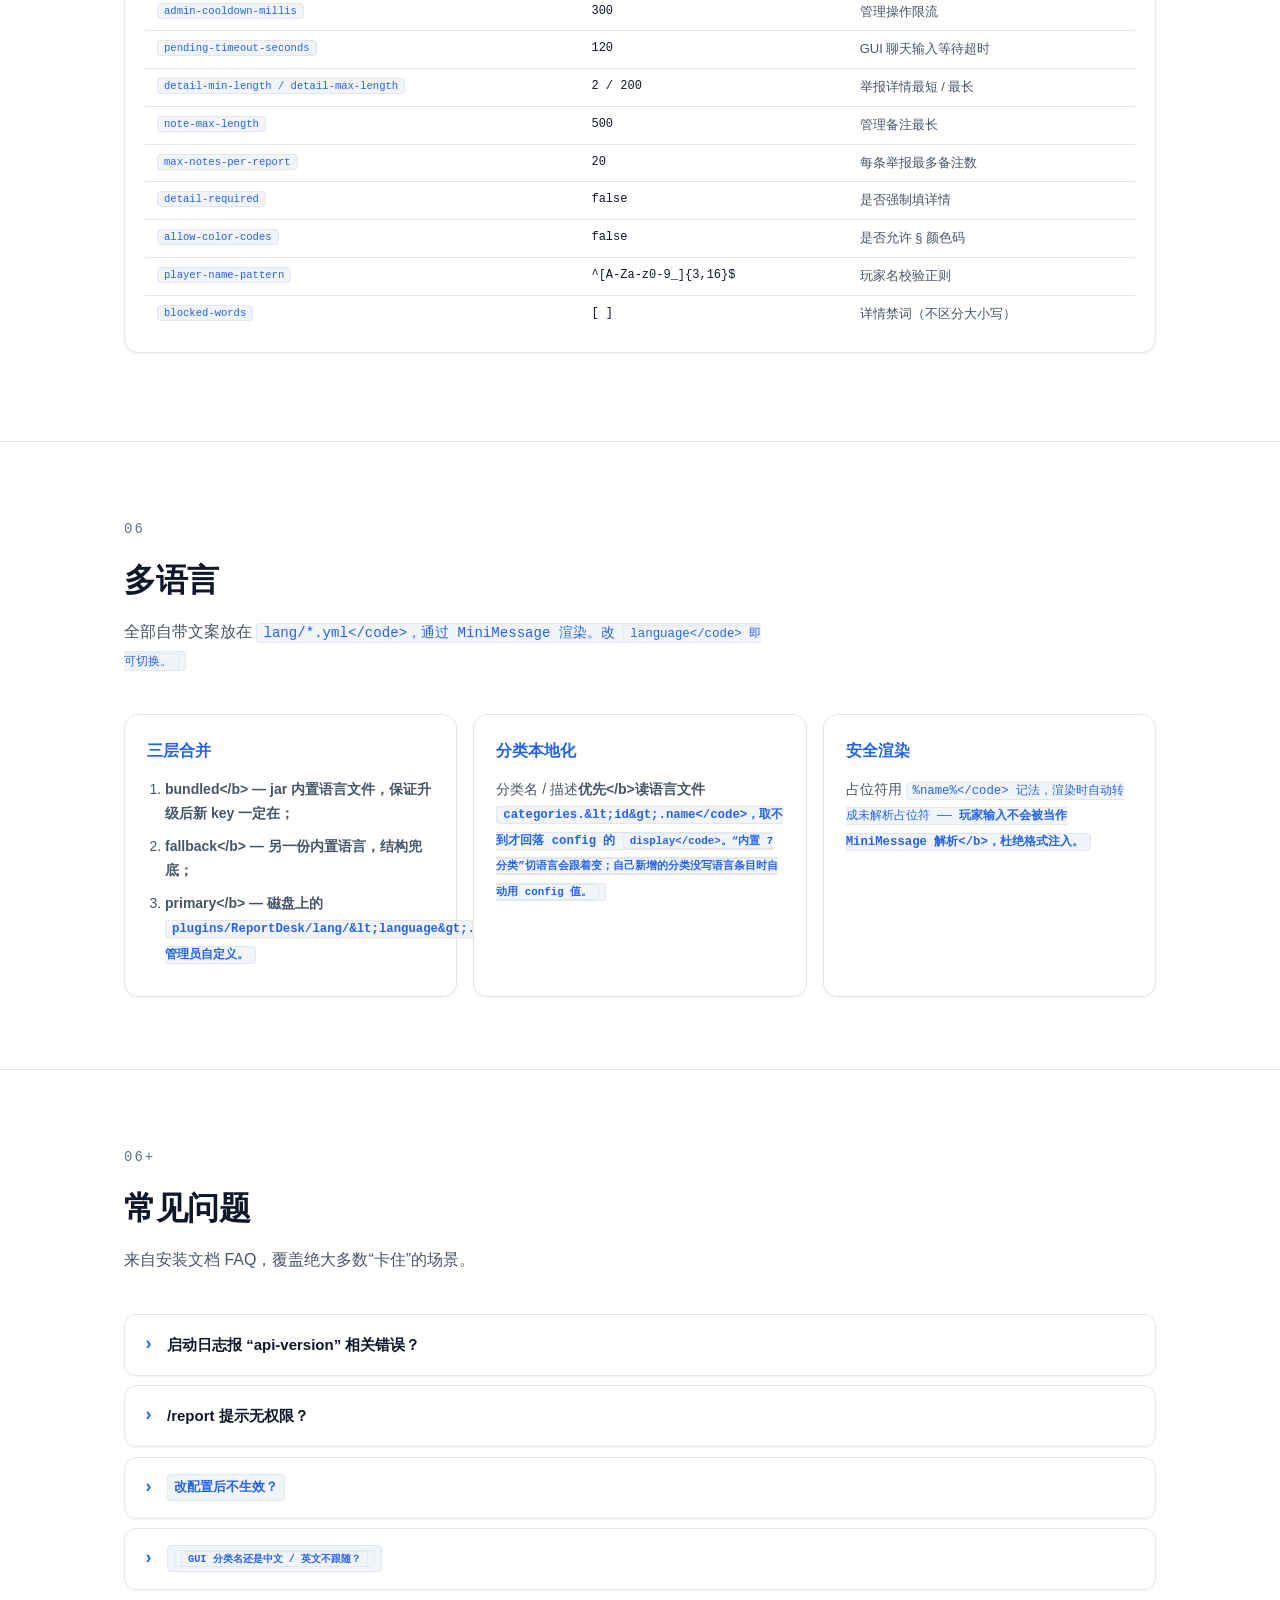
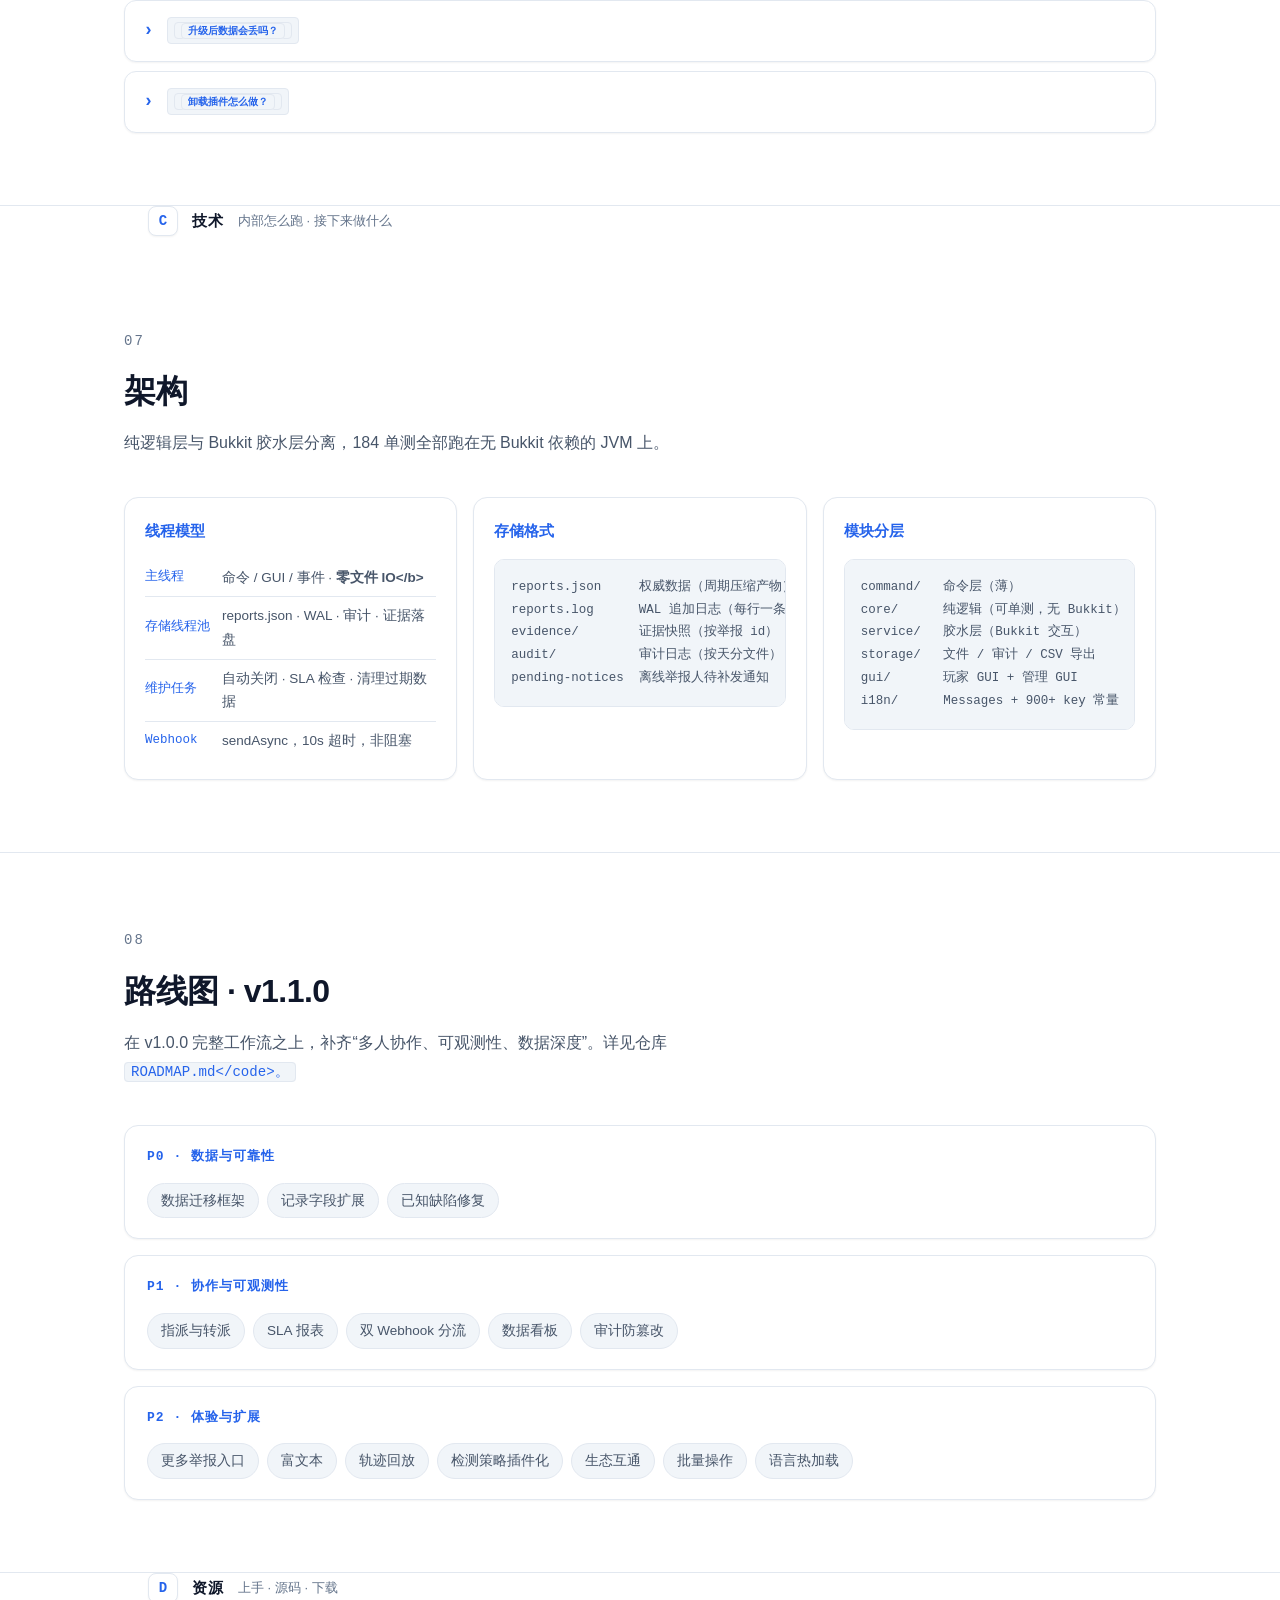
==== commit 2d804d17: "style: 首页改浅色主题，与 docs.html 设计系统统一（卡片/字体/毛玻璃/阴影/缓动函数），进度条改 transform 驱动" ====
--- a/index.html
+++ b/index.html
@@ -5,7 +5,7 @@
 <meta name="viewport" content="width=device-width, initial-scale=1.0">
 <title data-i18n="meta.title">ReportDesk — Minecraft 玩家举报工作台</title>
 <meta name="description" data-i18n-meta="meta.description" content="ReportDesk：面向 Paper 1.20–1.21.x 的完整玩家举报工作台。GUI 提交、管理受理工作流、异步持久化、审计日志、可整体开关的证据增强层。">
-<meta name="theme-color" content="#0a0e13">
+<meta name="theme-color" content="#ffffff">
 <link rel="icon" type="image/png" href="icon.png">
 <link rel="preconnect" href="https://github.com">
 <link rel="stylesheet" href="css/style.css">
--- a/css/style.css
+++ b/css/style.css
@@ -1,21 +1,27 @@
 /* ============================================================
-   ReportDesk 展示站 — 深色主题
+   ReportDesk 展示站 — 浅色主题（与 docs.html 设计系统统一）
    ============================================================ */
 :root{
-  --bg:#0b0d12;
-  --bg-2:#0f1118;
-  --panel:#141925;
-  --panel-2:#181f2e;
-  --border:#242c40;
-  --text:#e8ecf4;
-  --muted:#9aa3b8;
-  --dim:#5b6478;
-  --accent:#3fb950;
-  --accent-2:#58a6ff;
-  --warn:#e3b341;
-  --danger:#f85149;
+  --bg:#f8fafc;
+  --bg-2:#ffffff;
+  --panel:#ffffff;
+  --panel-2:#f1f5f9;
+  --border:#e2e8f0;
+  --border-strong:#cbd5e1;
+  --text:#0f172a;
+  --muted:#475569;
+  --dim:#64748b;
+  --accent:#16a34a;
+  --accent-2:#2563eb;
+  --accent-soft:#dbeafe;
+  --warn:#d97706;
+  --danger:#dc2626;
+  --shadow-sm:0 1px 2px 0 rgba(0,0,0,.05);
+  --shadow-md:0 4px 6px -1px rgba(0,0,0,.05),0 2px 4px -2px rgba(0,0,0,.05);
+  --shadow-lg:0 10px 15px -3px rgba(0,0,0,.05),0 4px 6px -4px rgba(0,0,0,.05);
+  --ease:cubic-bezier(.25,.8,.25,1);
   --mono:ui-monospace,"Cascadia Code","JetBrains Mono","Fira Code",Consolas,monospace;
-  --sans:"Segoe UI",system-ui,-apple-system,"Microsoft YaHei","Noto Sans",sans-serif;
+  --sans:-apple-system,BlinkMacSystemFont,"Segoe UI","Microsoft YaHei","Noto Sans",Roboto,Helvetica,Arial,sans-serif;
   --maxw:1080px;
 }
 *{box-sizing:border-box;margin:0;padding:0}
@@ -24,50 +30,70 @@
   background:var(--bg);
   color:var(--text);
   font-family:var(--sans);
-  line-height:1.6;
+  line-height:1.75;
   -webkit-font-smoothing:antialiased;
+  overflow-x:hidden;
 }
 code{
   font-family:var(--mono);
   font-size:.88em;
   background:var(--panel-2);
   color:var(--accent-2);
-  padding:2px 6px;
-  border-radius:5px;
+  padding:1px 6px;
+  border-radius:4px;
   border:1px solid var(--border);
 }
-a{color:var(--accent-2);text-decoration:none}
-a:hover{text-decoration:underline}
+a{color:var(--accent-2);text-decoration:none;transition:color .2s var(--ease)}
+a:hover{color:var(--accent-2);text-decoration:underline;text-underline-offset:3px}
+
+/* 细腻滚动条（与 docs.html 统一） */
+::-webkit-scrollbar{width:6px;height:6px}
+::-webkit-scrollbar-track{background:transparent}
+::-webkit-scrollbar-thumb{background:#cbd5e1;border-radius:10px}
+::-webkit-scrollbar-thumb:hover{background:#94a3b8}
 
 .wrap{max-width:var(--maxw);margin:0 auto;padding:0 24px}
 
-/* ---------- NAV ---------- */
+/* 跳转链接（无障碍） */
+.skip-link{
+  position:absolute;left:-9999px;top:0;z-index:9999;
+  background:var(--accent-2);color:#fff;padding:10px 18px;
+  border-radius:0 0 8px 0;font-size:14px;font-weight:600;text-decoration:none;
+}
+.skip-link:focus{left:0;color:#fff}
+
+/* ---------- NAV（毛玻璃，与 docs.html 顶栏统一） ---------- */
 .nav{
   position:sticky;top:0;z-index:100;
-  background:rgba(11,13,18,.85);
-  backdrop-filter:blur(10px);
-  border-bottom:1px solid var(--border);
-  transition:box-shadow .2s;
-}
-.nav.scrolled{box-shadow:0 8px 30px rgba(0,0,0,.45)}
+  background:rgba(255,255,255,.78);
+  backdrop-filter:blur(16px) saturate(1.2);
+  -webkit-backdrop-filter:blur(16px) saturate(1.2);
+  border-bottom:1px solid rgba(226,232,240,.8);
+  box-shadow:0 1px 3px rgba(0,0,0,.02);
+  transition:box-shadow .25s var(--ease);
+}
+.nav.scrolled{box-shadow:0 4px 16px rgba(15,23,42,.08)}
 .nav-inner{
   max-width:var(--maxw);margin:0 auto;padding:12px 24px;
   display:flex;align-items:center;justify-content:space-between;gap:14px;
 }
-.brand{display:flex;align-items:center;gap:10px;color:var(--text);font-weight:700;font-size:18px;white-space:nowrap}
+.brand{display:flex;align-items:center;gap:10px;color:var(--text);font-weight:800;font-size:18px;white-space:nowrap;letter-spacing:-.5px}
 .brand:hover{text-decoration:none}
-.brand img{border-radius:8px}
+.brand img{border-radius:8px;box-shadow:0 2px 8px rgba(15,23,42,.12);transition:transform .3s var(--ease)}
+.brand:hover img{transform:translateY(-2px) rotate(-3deg)}
 .brand-ver{
-  font-family:var(--mono);font-size:11px;font-weight:500;color:var(--accent);
-  background:rgba(63,185,80,.1);border:1px solid rgba(63,185,80,.35);
+  font-family:var(--mono);font-size:11px;font-weight:600;color:var(--accent);
+  background:rgba(22,163,74,.08);border:1px solid rgba(22,163,74,.3);
   padding:2px 8px;border-radius:999px;letter-spacing:.5px;
 }
 .links{display:flex;gap:2px;flex-wrap:wrap}
 .links a{
   position:relative;
-  color:var(--muted);font-size:14px;padding:6px 10px;border-radius:8px;transition:.15s;
-}
-.links a:hover{color:var(--text);background:var(--panel);text-decoration:none}
+  color:var(--muted);font-size:14px;font-weight:500;
+  padding:6px 10px;border-radius:8px;
+  transition:color .2s var(--ease),background .25s var(--ease);
+}
+.links a:hover{color:var(--text);background:var(--panel-2);text-decoration:none}
 .links a::after{
   content:"";position:absolute;left:10px;right:10px;bottom:2px;height:1px;
   background:var(--accent);transform:scaleX(0);transform-origin:left;
@@ -78,29 +104,32 @@
 /* nav 右侧：语言 + 下载 + 汉堡 */
 .nav-actions{display:flex;align-items:center;gap:10px}
 .lang-switch{
-  display:flex;border:1px solid var(--border);border-radius:8px;overflow:hidden;background:var(--panel);
+  display:flex;border:1px solid var(--border);border-radius:8px;overflow:hidden;background:var(--panel-2);
 }
 .lang-btn{
   font-family:var(--mono);font-size:12px;font-weight:600;
-  background:none;border:none;color:var(--dim);padding:5px 10px;cursor:pointer;transition:.15s;
+  background:none;border:none;color:var(--dim);padding:5px 10px;cursor:pointer;
+  transition:background .2s var(--ease),color .2s var(--ease);
   letter-spacing:.5px;
 }
-.lang-btn:hover{color:var(--text)}
-.lang-btn.active{background:var(--accent);color:#08130b}
+.lang-btn:hover{color:var(--text);background:var(--hover-bg,#f1f5f9)}
+.lang-btn.active{background:var(--accent-2);color:#fff}
 .nav-dl{padding:8px 18px;font-size:14px}
 .nav-dl .nav-dl-label{white-space:nowrap}
 .menu-toggle{
   display:none;background:none;border:1px solid var(--border);color:var(--text);
   font-size:18px;border-radius:8px;padding:4px 12px;cursor:pointer;
-}
-
-/* ---------- HERO ---------- */
+  transition:border-color .2s var(--ease),background .2s var(--ease);
+}
+.menu-toggle:hover{border-color:var(--border-strong);background:var(--panel-2)}
+
+/* ---------- HERO（浅色，柔和光晕） ---------- */
 .hero{
   position:relative;
   padding:88px 0 64px;
   background:
-    radial-gradient(800px 400px at 70% -10%,rgba(63,185,80,.14),transparent),
-    radial-gradient(700px 400px at 20% 0%,rgba(88,166,255,.12),transparent),
+    radial-gradient(800px 400px at 70% -10%,rgba(37,99,235,.08),transparent),
+    radial-gradient(700px 400px at 20% 0%,rgba(22,163,74,.07),transparent),
     var(--bg);
   text-align:center;
   overflow:hidden;
@@ -108,8 +137,8 @@
 .hero::before{
   content:"";position:absolute;inset:-30%;z-index:0;pointer-events:none;
   background:
-    radial-gradient(520px 300px at 30% 40%,rgba(63,185,80,.07),transparent 70%),
-    radial-gradient(560px 340px at 70% 60%,rgba(88,166,255,.07),transparent 70%);
+    radial-gradient(520px 300px at 30% 40%,rgba(37,99,235,.05),transparent 70%),
+    radial-gradient(560px 340px at 70% 60%,rgba(22,163,74,.05),transparent 70%);
   animation:drift 26s ease-in-out infinite alternate;
   will-change:transform;
 }
@@ -120,13 +149,14 @@
   100%{transform:translate3d(-1%,2%,0) scale(1.02)}
 }
 .hero-badge{
-  display:inline-block;font-family:var(--mono);font-size:13px;color:var(--accent);
-  background:rgba(63,185,80,.1);border:1px solid rgba(63,185,80,.35);
+  display:inline-flex;align-items:center;gap:8px;
+  font-family:var(--mono);font-size:13px;color:var(--accent-2);font-weight:600;
+  background:var(--accent-soft);border:1px solid rgba(37,99,235,.25);
   padding:5px 14px;border-radius:999px;margin-bottom:26px;letter-spacing:.5px;
 }
 .hero h1{
   font-size:clamp(30px,4.6vw,52px);line-height:1.18;font-weight:800;
-  letter-spacing:-.5px;margin-bottom:20px;
+  letter-spacing:-.5px;margin-bottom:20px;color:var(--text);
 }
 .hero-sub{max-width:680px;margin:0 auto 34px;color:var(--muted);font-size:18px}
 .hero-sub strong{color:var(--text)}
@@ -136,26 +166,28 @@
 .distro{
   font-size:13px;font-weight:600;font-family:var(--mono);letter-spacing:.5px;
   color:var(--muted);background:var(--panel);border:1px solid var(--border);
-  padding:7px 16px;border-radius:999px;transition:.15s;
-}
-.distro:hover{color:var(--accent-2);border-color:rgba(88,166,255,.5);text-decoration:none;background:rgba(88,166,255,.06)}
+  padding:7px 16px;border-radius:999px;
+  transition:color .2s var(--ease),border-color .2s var(--ease),background .2s var(--ease),transform .25s var(--ease);
+}
+.distro:hover{color:var(--accent-2);border-color:rgba(37,99,235,.4);text-decoration:none;background:var(--accent-soft);transform:translateY(-2px)}
 
 .btn{
   position:relative;overflow:hidden;
   font-size:15px;font-weight:600;padding:12px 24px;border-radius:10px;
-  cursor:pointer;transition:transform .2s cubic-bezier(.16,.84,.3,1),border-color .2s,background .2s,filter .2s;
+  cursor:pointer;transition:transform .25s var(--ease),border-color .2s,background .2s,filter .2s,box-shadow .25s var(--ease);
   border:1px solid transparent;font-family:var(--sans);
 }
 .btn::before{
   content:"";position:absolute;inset:0;z-index:0;
-  background:radial-gradient(120px 60px at var(--mx,50%) var(--my,50%),rgba(255,255,255,.18),transparent 70%);
-  opacity:0;transition:opacity .2s;
+  background:radial-gradient(140px 70px at var(--mx,50%) var(--my,50%),rgba(255,255,255,.35),transparent 70%);
+  opacity:0;transition:opacity .25s;
 }
 .btn:hover::before{opacity:1}
-.btn.primary{background:var(--accent);color:#08130b}
-.btn.primary:hover{filter:brightness(1.08);transform:translateY(-1px)}
-.btn.ghost{background:transparent;color:var(--text);border-color:var(--border)}
-.btn.ghost:hover{background:var(--panel);transform:translateY(-1px)}
+.btn.primary{background:var(--accent-2);color:#fff;box-shadow:0 2px 8px rgba(37,99,235,.25)}
+.btn.primary:hover{filter:brightness(1.05);transform:translateY(-2px);box-shadow:0 6px 20px rgba(37,99,235,.3)}
+.btn.ghost{background:var(--panel);color:var(--text);border-color:var(--border)}
+.btn.ghost:hover{background:var(--panel-2);border-color:var(--border-strong);transform:translateY(-2px);box-shadow:var(--shadow-md)}
+.btn.lg{font-size:16px;padding:14px 30px}
 
 .hero-stats{
   display:flex;gap:36px;justify-content:center;flex-wrap:wrap;
@@ -173,11 +205,12 @@
   padding:0 24px 18px;
 }
 .group-tag{
-  width:30px;height:30px;border-radius:9px;background:var(--panel);border:1px solid var(--border);
+  width:30px;height:30px;border-radius:8px;background:var(--panel);border:1px solid var(--border);
   display:flex;align-items:center;justify-content:center;flex:none;
-  font-family:var(--mono);font-weight:700;font-size:14px;color:var(--accent);
-}
-.group-bar b{font-size:15px;letter-spacing:1px;color:var(--text)}
+  font-family:var(--mono);font-weight:700;font-size:14px;color:var(--accent-2);
+  box-shadow:var(--shadow-sm);
+}
+.group-bar b{font-size:15px;font-weight:800;letter-spacing:1px;color:var(--text)}
 .group-bar i{font-style:normal;font-size:13px;color:var(--dim)}
 
 /* ---------- SECTIONS ---------- */
@@ -188,7 +221,7 @@
   display:inline-block;font-family:var(--mono);font-size:14px;color:var(--dim);
   letter-spacing:2px;margin-bottom:10px;
 }
-.sec-head h2{font-size:32px;font-weight:800;margin-bottom:10px;letter-spacing:-.5px}
+.sec-head h2{font-size:32px;font-weight:800;margin-bottom:10px;letter-spacing:-.5px;color:var(--text)}
 .sec-head p{color:var(--muted);font-size:16px;max-width:640px}
 
 /* ---------- CARDS / GRIDS ---------- */
@@ -197,74 +230,77 @@
 .enh,.conf{grid-template-columns:repeat(auto-fill,minmax(280px,1fr))}
 .card{
   position:relative;overflow:hidden;
-  background:var(--panel);border:1px solid var(--border);border-radius:14px;
-  padding:22px;transition:transform .22s cubic-bezier(.16,.84,.3,1),border-color .22s,box-shadow .22s;
-}
-.card:hover{border-color:#33405e;transform:translateY(-3px);box-shadow:0 14px 34px rgba(0,0,0,.35)}
+  background:var(--panel);border:1px solid var(--border);border-radius:16px;
+  box-shadow:var(--shadow-sm);
+  padding:22px;transition:transform .22s var(--ease),border-color .22s var(--ease),box-shadow .22s var(--ease);
+}
+.card:hover{border-color:var(--border-strong);transform:translateY(-3px);box-shadow:var(--shadow-lg)}
 .card::before{
   content:"";position:absolute;inset:0;z-index:0;pointer-events:none;
-  background:radial-gradient(240px 140px at var(--mx,50%) var(--my,0%),rgba(88,166,255,.09),transparent 70%);
+  background:radial-gradient(260px 150px at var(--mx,50%) var(--my,0%),rgba(37,99,235,.06),transparent 70%);
   opacity:0;transition:opacity .3s;
 }
 .card:hover::before{opacity:1}
 .card>*{position:relative;z-index:1}
 .card:hover .card-ico{transform:scale(1.08)}
-.card h3{font-size:17px;font-weight:700;margin-bottom:8px}
+.card h3{font-size:17px;font-weight:700;margin-bottom:8px;color:var(--text)}
 .card p{color:var(--muted);font-size:14px}
 .card-ico{
-  width:40px;height:40px;border-radius:10px;background:var(--panel-2);
-  border:1px solid var(--border);display:flex;align-items:center;justify-content:center;
-  font-size:18px;color:var(--accent);margin-bottom:14px;transition:transform .18s;
+  width:40px;height:40px;border-radius:10px;background:var(--accent-soft);
+  border:1px solid rgba(37,99,235,.2);display:flex;align-items:center;justify-content:center;
+  font-size:18px;color:var(--accent-2);margin-bottom:14px;transition:transform .18s var(--ease);
 }
 .off{position:relative}
 .switch-pill{
-  position:absolute;top:16px;right:16px;font-size:11px;font-family:var(--mono);
-  color:var(--warn);background:rgba(227,179,65,.12);border:1px solid rgba(227,179,65,.4);
+  position:absolute;top:16px;right:16px;font-size:11px;font-family:var(--mono);font-weight:600;
+  color:var(--warn);background:rgba(217,119,6,.08);border:1px solid rgba(217,119,6,.3);
   padding:2px 9px;border-radius:999px;letter-spacing:.5px;z-index:2;
 }
 
 /* ---------- MATRIX（功能矩阵） ---------- */
-.matrix{margin-top:30px;background:var(--panel);border:1px solid var(--border);border-radius:16px;padding:22px}
-.matrix-title{font-family:var(--mono);font-size:13px;color:var(--accent);letter-spacing:2px;margin-bottom:14px}
+.matrix{margin-top:30px;background:var(--panel);border:1px solid var(--border);border-radius:16px;padding:22px;box-shadow:var(--shadow-sm)}
+.matrix-title{font-family:var(--mono);font-size:13px;color:var(--accent-2);font-weight:600;letter-spacing:2px;margin-bottom:14px}
 .matrix-scroll{overflow-x:auto}
 .matrix-table{width:100%;border-collapse:collapse;font-size:13.5px;min-width:560px}
 .matrix-table th{
   background:var(--panel-2);text-align:left;padding:9px 12px;
-  font-size:12px;color:var(--muted);font-family:var(--mono);letter-spacing:.5px;
+  font-size:12px;color:var(--muted);font-family:var(--mono);font-weight:600;letter-spacing:.5px;
   position:sticky;top:0;
 }
 .matrix-table td{padding:8px 12px;border-top:1px solid var(--border);color:var(--muted)}
-.matrix-table tr:hover td{background:rgba(88,166,255,.04)}
+.matrix-table tr:hover td{background:var(--accent-soft)}
 .matrix-table .mc{color:var(--text);font-weight:600;white-space:nowrap}
 .matrix-table .mk{text-align:center;color:var(--accent);font-family:var(--mono);width:52px}
-.matrix-table .mk{color:var(--accent)}
 .matrix-table .mn{font-size:12.5px;color:var(--dim)}
 
 /* ---------- DEMO (GUI flow) ---------- */
-.demo{margin-top:44px;background:var(--panel);border:1px solid var(--border);border-radius:16px;padding:28px}
-.demo-title{font-family:var(--mono);font-size:13px;color:var(--accent);letter-spacing:2px;margin-bottom:22px}
+.demo{margin-top:44px;background:var(--panel);border:1px solid var(--border);border-radius:16px;padding:28px;box-shadow:var(--shadow-sm)}
+.demo-title{font-family:var(--mono);font-size:13px;color:var(--accent-2);font-weight:600;letter-spacing:2px;margin-bottom:22px}
 .demo-steps{display:flex;align-items:stretch;gap:8px;flex-wrap:wrap}
 .step{
   flex:1;min-width:120px;background:var(--panel-2);border:1px solid var(--border);
-  border-radius:12px;padding:16px;text-align:center;transition:.25s;position:relative;cursor:pointer;
-}
+  border-radius:12px;padding:16px;text-align:center;position:relative;cursor:pointer;
+  transition:border-color .25s var(--ease),transform .25s var(--ease),box-shadow .25s var(--ease);
+}
+.step:hover{transform:translateY(-2px);box-shadow:var(--shadow-md)}
 .step i{
   display:flex;align-items:center;justify-content:center;width:26px;height:26px;
   border-radius:50%;background:var(--panel);border:1px solid var(--border);
   font-style:normal;font-weight:700;font-size:13px;margin:0 auto 10px;color:var(--muted);
-}
-.step b{display:block;font-size:14px}
+  transition:background .25s,color .25s,border-color .25s;
+}
+.step b{display:block;font-size:14px;color:var(--text)}
 .step small{display:block;color:var(--dim);font-size:12px;margin-top:4px}
-.step.active{border-color:var(--accent)}
-.step.active i{background:var(--accent);color:#08130b;border-color:var(--accent)}
+.step.active{border-color:var(--accent-2);box-shadow:0 0 0 3px var(--accent-soft)}
+.step.active i{background:var(--accent-2);color:#fff;border-color:var(--accent-2)}
 .step-arrow{align-self:center;color:var(--dim);font-size:18px;padding:0 4px}
 .demo-note{margin-top:20px;color:var(--dim);font-size:13px}
 
 /* ---------- COMMANDS ---------- */
 .cmd-cols{display:grid;grid-template-columns:1fr 1fr;gap:18px;margin-bottom:26px}
-.cmd-block{background:var(--panel);border:1px solid var(--border);border-radius:14px;padding:20px}
-.cmd-block h3{font-size:16px;font-weight:700;margin-bottom:14px;display:flex;align-items:center;gap:10px;flex-wrap:wrap}
-.tag{font-family:var(--mono);font-size:11px;color:var(--accent);background:rgba(63,185,80,.12);border:1px solid rgba(63,185,80,.35);padding:2px 8px;border-radius:6px}
+.cmd-block{background:var(--panel);border:1px solid var(--border);border-radius:14px;padding:20px;box-shadow:var(--shadow-sm)}
+.cmd-block h3{font-size:16px;font-weight:700;margin-bottom:14px;display:flex;align-items:center;gap:10px;flex-wrap:wrap;color:var(--text)}
+.tag{font-family:var(--mono);font-size:11px;font-weight:600;color:var(--accent-2);background:var(--accent-soft);border:1px solid rgba(37,99,235,.25);padding:2px 8px;border-radius:6px}
 .cmd-table{width:100%;border-collapse:collapse;font-size:14px}
 .cmd-table td{padding:8px 0;border-bottom:1px solid var(--border);vertical-align:top}
 .cmd-table tr:last-child td{border-bottom:none}
@@ -272,66 +308,67 @@
 .cmd-table td:last-child{color:var(--muted);font-size:13.5px}
 
 /* 裁决表 */
-.verdict-block{background:var(--panel);border:1px solid var(--border);border-radius:14px;padding:20px;margin-bottom:26px}
-.verdict-title{font-family:var(--mono);font-size:12px;color:var(--warn);letter-spacing:1px;margin-bottom:12px}
+.verdict-block{background:var(--panel);border:1px solid var(--border);border-radius:14px;padding:20px;margin-bottom:26px;box-shadow:var(--shadow-sm)}
+.verdict-title{font-family:var(--mono);font-size:12px;color:var(--warn);font-weight:600;letter-spacing:1px;margin-bottom:12px}
 .verdict-table{width:100%;border-collapse:collapse;font-size:13.5px}
-.verdict-table th{background:var(--panel-2);text-align:left;padding:8px 12px;font-size:12px;color:var(--muted);font-family:var(--mono);letter-spacing:.5px}
+.verdict-table th{background:var(--panel-2);text-align:left;padding:8px 12px;font-size:12px;color:var(--muted);font-family:var(--mono);font-weight:600;letter-spacing:.5px}
 .verdict-table td{padding:8px 12px;border-top:1px solid var(--border);color:var(--muted)}
 .verdict-table td:first-child{font-family:var(--mono);font-size:12.5px;color:var(--accent-2)}
 
 /* code block with copy */
-.example{position:relative;background:var(--panel);border:1px solid var(--border);border-radius:14px;padding:20px 20px 18px}
-.example-label{font-family:var(--mono);font-size:12px;color:var(--dim);letter-spacing:2px;margin-bottom:12px}
-.code{background:var(--bg-2);border:1px solid var(--border);border-radius:10px;padding:16px;overflow-x:auto}
+.example{position:relative;background:var(--panel);border:1px solid var(--border);border-radius:14px;padding:20px 20px 18px;box-shadow:var(--shadow-sm)}
+.example-label{font-family:var(--mono);font-size:12px;color:var(--dim);letter-spacing:2px;margin-bottom:12px;font-weight:600}
+.code{background:var(--panel-2);border:1px solid var(--border);border-radius:10px;padding:16px;overflow-x:auto}
 .code code{background:none;border:none;padding:0;color:var(--text);font-size:13.5px;line-height:1.8}
 .code.small code{font-size:12.5px;color:var(--muted);line-height:1.75}
 .copy-btn{
   position:absolute;top:14px;right:14px;background:var(--panel-2);border:1px solid var(--border);
-  color:var(--muted);font-size:12px;padding:5px 14px;border-radius:8px;cursor:pointer;transition:.15s;font-family:var(--sans);
-}
-.copy-btn:hover{color:var(--text);border-color:var(--accent)}
+  color:var(--muted);font-size:12px;padding:5px 14px;border-radius:8px;cursor:pointer;
+  font-family:var(--sans);transition:color .2s var(--ease),border-color .2s var(--ease),transform .2s var(--ease);
+}
+.copy-btn:hover{color:var(--text);border-color:var(--accent-2);transform:translateY(-1px)}
 
 /* ---------- ENHANCEMENTS 指南 ---------- */
-.enh-guide{margin-top:26px;background:var(--panel);border:1px solid var(--border);border-radius:14px;padding:20px 24px}
-.enh-guide-title{font-family:var(--mono);font-size:12px;color:var(--accent-2);letter-spacing:1px;margin-bottom:10px}
+.enh-guide{margin-top:26px;background:var(--panel);border:1px solid var(--border);border-radius:14px;padding:20px 24px;box-shadow:var(--shadow-sm)}
+.enh-guide-title{font-family:var(--mono);font-size:12px;color:var(--accent-2);font-weight:600;letter-spacing:1px;margin-bottom:10px}
 .enh-guide ol{padding-left:20px}
 .enh-guide li{color:var(--muted);font-size:14px;margin-bottom:6px}
 
 /* ---------- I18N ---------- */
 .i18n-cols{display:grid;grid-template-columns:repeat(auto-fit,minmax(280px,1fr));gap:16px}
-.i18n-block{background:var(--panel);border:1px solid var(--border);border-radius:14px;padding:22px}
-.i18n-block h3{font-size:16px;margin-bottom:12px;color:var(--accent)}
+.i18n-block{background:var(--panel);border:1px solid var(--border);border-radius:14px;padding:22px;box-shadow:var(--shadow-sm)}
+.i18n-block h3{font-size:16px;margin-bottom:12px;color:var(--accent-2);font-weight:700}
 .i18n-block ol{padding-left:18px;color:var(--muted);font-size:14px}
 .i18n-block li{margin-bottom:8px}
 .i18n-block p{color:var(--muted);font-size:14px}
 
 /* ---------- PERMISSIONS ---------- */
-.perm-table{width:100%;border-collapse:collapse;font-size:14px;background:var(--panel);border-radius:14px;overflow:hidden;border:1px solid var(--border)}
-.perm-table th{background:var(--panel-2);text-align:left;padding:12px 16px;font-size:13px;color:var(--muted);font-family:var(--mono);letter-spacing:.5px}
+.perm-table{width:100%;border-collapse:collapse;font-size:14px;background:var(--panel);border-radius:14px;overflow:hidden;border:1px solid var(--border);box-shadow:var(--shadow-sm)}
+.perm-table th{background:var(--panel-2);text-align:left;padding:12px 16px;font-size:13px;color:var(--muted);font-family:var(--mono);font-weight:600;letter-spacing:.5px}
 .perm-table td{padding:11px 16px;border-top:1px solid var(--border);color:var(--muted)}
 .perm-table td:first-child{font-family:var(--mono);font-size:13px;color:var(--accent-2);white-space:nowrap}
-.perm-table tr:hover td{background:rgba(88,166,255,.04)}
+.perm-table tr:hover td{background:var(--accent-soft)}
 .perm-table .def-open{color:var(--accent)}
 .perm-table .def-off{color:var(--warn)}
 .perm-table .def-op{color:var(--accent-2)}
-.perm-tips{margin-top:20px;background:var(--panel);border:1px solid var(--border);border-radius:14px;padding:18px 22px}
-.perm-tips-title{font-family:var(--mono);font-size:12px;color:var(--accent);letter-spacing:1px;margin-bottom:10px}
+.perm-tips{margin-top:20px;background:var(--panel);border:1px solid var(--border);border-radius:14px;padding:18px 22px;box-shadow:var(--shadow-sm)}
+.perm-tips-title{font-family:var(--mono);font-size:12px;color:var(--accent-2);font-weight:600;letter-spacing:1px;margin-bottom:10px}
 .perm-tips ul{padding-left:18px}
 .perm-tips li{color:var(--muted);font-size:14px;margin-bottom:6px}
 
 /* ---------- CONFIG DOCS ---------- */
-.cfg-block{background:var(--panel);border:1px solid var(--border);border-radius:14px;padding:20px;margin-bottom:16px}
-.cfg-block h3{font-size:15px;font-weight:700;margin-bottom:12px;color:var(--accent);font-family:var(--mono);letter-spacing:.5px}
+.cfg-block{background:var(--panel);border:1px solid var(--border);border-radius:14px;padding:20px;margin-bottom:16px;box-shadow:var(--shadow-sm)}
+.cfg-block h3{font-size:15px;font-weight:700;margin-bottom:12px;color:var(--accent-2);font-family:var(--mono);letter-spacing:.5px}
 .cfg-table{width:100%;border-collapse:collapse;font-size:13px}
-.cfg-table th{background:var(--panel-2);text-align:left;padding:7px 12px;font-size:11.5px;color:var(--muted);font-family:var(--mono);letter-spacing:.5px}
+.cfg-table th{background:var(--panel-2);text-align:left;padding:7px 12px;font-size:11.5px;color:var(--muted);font-family:var(--mono);font-weight:600;letter-spacing:.5px}
 .cfg-table td{padding:7px 12px;border-top:1px solid var(--border);color:var(--muted);vertical-align:top}
 .cfg-table td:first-child{font-family:var(--mono);font-size:12px;color:var(--accent-2);white-space:nowrap}
 .cfg-table .cfg-default{font-family:var(--mono);font-size:12px;color:var(--text);white-space:nowrap}
 
 /* ---------- ARCHITECTURE ---------- */
 .arch-cols{display:grid;grid-template-columns:repeat(auto-fit,minmax(280px,1fr));gap:16px}
-.arch-block{background:var(--panel);border:1px solid var(--border);border-radius:14px;padding:20px}
-.arch-block h3{font-size:15px;margin-bottom:14px;color:var(--accent)}
+.arch-block{background:var(--panel);border:1px solid var(--border);border-radius:14px;padding:20px;box-shadow:var(--shadow-sm)}
+.arch-block h3{font-size:15px;margin-bottom:14px;color:var(--accent-2);font-weight:700}
 .mini-table{width:100%;border-collapse:collapse;font-size:13.5px}
 .mini-table td{padding:7px 0;border-bottom:1px solid var(--border);color:var(--muted)}
 .mini-table tr:last-child td{border-bottom:none}
@@ -339,36 +376,38 @@
 
 /* ---------- ROADMAP ---------- */
 .roadmap{display:grid;gap:16px}
-.rm-group{background:var(--panel);border:1px solid var(--border);border-radius:14px;padding:20px 22px}
-.rm-label{font-family:var(--mono);font-size:13px;color:var(--accent);letter-spacing:1px;margin-bottom:14px}
+.rm-group{background:var(--panel);border:1px solid var(--border);border-radius:14px;padding:20px 22px;box-shadow:var(--shadow-sm)}
+.rm-label{font-family:var(--mono);font-size:13px;color:var(--accent-2);font-weight:600;letter-spacing:1px;margin-bottom:14px}
 .rm-items{display:flex;flex-wrap:wrap;gap:8px}
 .rm-items span{
   font-size:13.5px;color:var(--muted);background:var(--panel-2);border:1px solid var(--border);
-  padding:5px 13px;border-radius:999px;
-}
+  padding:5px 13px;border-radius:999px;transition:background .2s var(--ease),border-color .2s var(--ease),color .2s var(--ease);
+}
+.rm-items span:hover{background:var(--accent-soft);border-color:rgba(37,99,235,.3);color:var(--accent-2)}
 
 /* ---------- INSTALL ---------- */
 .install-grid{display:grid;grid-template-columns:repeat(auto-fit,minmax(220px,1fr));gap:16px;margin-bottom:28px}
 .install-grid .card{padding-top:52px}
 .step-no{
   position:absolute;top:14px;left:22px;width:30px;height:30px;border-radius:8px;
-  background:var(--accent);color:#08130b;font-weight:800;font-family:var(--mono);
+  background:var(--accent-2);color:#fff;font-weight:800;font-family:var(--mono);
   display:flex;align-items:center;justify-content:center;font-size:15px;z-index:2;
+  box-shadow:0 2px 8px rgba(37,99,235,.25);
 }
 .install-meta{display:grid;grid-template-columns:repeat(auto-fit,minmax(180px,1fr));gap:12px}
-.install-meta div{background:var(--panel);border:1px solid var(--border);border-radius:12px;padding:14px 18px}
-.install-meta b{display:block;font-size:12px;color:var(--dim);font-family:var(--mono);letter-spacing:1px;margin-bottom:4px}
+.install-meta div{background:var(--panel);border:1px solid var(--border);border-radius:12px;padding:14px 18px;box-shadow:var(--shadow-sm)}
+.install-meta b{display:block;font-size:12px;color:var(--dim);font-family:var(--mono);letter-spacing:1px;margin-bottom:4px;font-weight:600}
 .install-meta span{font-size:14px;color:var(--muted)}
 .install-dir{margin-bottom:28px}
 
 /* ---------- FOOTER ---------- */
 .footer{background:var(--bg-2);padding:44px 0 36px;border-top:1px solid var(--border)}
 .footer-top{display:flex;align-items:center;justify-content:space-between;gap:24px;flex-wrap:wrap;margin-bottom:20px}
-.footer-brand{display:flex;align-items:center;gap:10px;font-weight:700;font-size:16px}
-.footer-brand img{border-radius:6px}
+.footer-brand{display:flex;align-items:center;gap:10px;font-weight:800;font-size:16px;color:var(--text);letter-spacing:-.5px}
+.footer-brand img{border-radius:6px;box-shadow:0 2px 6px rgba(15,23,42,.1)}
 .footer-brand small{color:var(--dim);font-weight:400;font-family:var(--mono)}
 .footer-links{display:flex;gap:20px;flex-wrap:wrap}
-.footer-links a{color:var(--muted);font-size:14px}
+.footer-links a{color:var(--muted);font-size:14px;transition:color .2s var(--ease)}
 .footer-links a:hover{color:var(--text);text-decoration:none}
 .footer-note{color:var(--dim);font-size:13px}
 
@@ -377,33 +416,37 @@
 .repo{
   display:flex;align-items:center;gap:12px;
   background:var(--panel);border:1px solid var(--border);border-radius:12px;
-  padding:14px 18px;transition:transform .18s cubic-bezier(.16,.84,.3,1),border-color .18s,background .18s;text-decoration:none;
-}
-.repo:hover{border-color:#33405e;background:var(--panel-2);text-decoration:none;transform:translateY(-2px)}
-.repo-mark{font-size:20px;color:var(--accent);width:26px;text-align:center}
+  padding:14px 18px;box-shadow:var(--shadow-sm);
+  transition:transform .2s var(--ease),border-color .2s var(--ease),box-shadow .2s var(--ease);
+  text-decoration:none;
+}
+.repo:hover{border-color:var(--border-strong);box-shadow:var(--shadow-md);transform:translateY(-2px);text-decoration:none}
+.repo-mark{font-size:20px;color:var(--accent-2);width:26px;text-align:center;font-weight:700}
 .repo-txt{display:flex;flex-direction:column;gap:1px;flex:1}
 .repo-txt b{font-size:14px;color:var(--text)}
 .repo-txt i{font-style:normal;font-size:12px;color:var(--dim);font-family:var(--mono)}
-.repo-go{color:var(--dim);font-size:14px;transition:color .18s,transform .18s}
-.repo:hover .repo-go{color:var(--accent-2);transform:translateX(2px)}
-.repo-dl{border-color:rgba(63,185,80,.4)}
-.repo-dl .repo-mark{color:var(--accent)}
+.repo-go{color:var(--dim);font-size:14px;transition:color .2s var(--ease),transform .2s var(--ease)}
+.repo:hover .repo-go{color:var(--accent-2);transform:translateX(3px)}
+.repo-dl{border-color:rgba(37,99,235,.35)}
+.repo-dl .repo-mark{color:var(--accent-2)}
 
 /* ---------- TOAST ---------- */
 .toast{
   position:fixed;bottom:28px;left:50%;transform:translateX(-50%) translateY(20px);
-  background:var(--accent);color:#08130b;font-weight:600;font-size:14px;
+  background:var(--accent-2);color:#fff;font-weight:600;font-size:14px;
   padding:10px 22px;border-radius:10px;opacity:0;pointer-events:none;
-  transition:opacity .25s,transform .35s cubic-bezier(.2,.9,.3,1.15);z-index:200;
-  box-shadow:0 8px 24px rgba(0,0,0,.4);
+  transition:opacity .25s,transform .35s var(--ease);z-index:200;
+  box-shadow:0 8px 24px rgba(37,99,235,.3);
 }
 .toast.show{opacity:1;transform:translateX(-50%) translateY(0)}
 
-/* ---------- SCROLL PROGRESS ---------- */
+/* ---------- SCROLL PROGRESS（transform 驱动，不触发重排） ---------- */
 .progress{
-  position:fixed;top:0;left:0;height:2px;width:0;z-index:150;
-  background:linear-gradient(90deg,var(--accent),var(--accent-2));
-  will-change:width;
+  position:fixed;top:0;left:0;height:3px;width:100%;z-index:150;
+  background:linear-gradient(90deg,var(--accent-2),#8b5cf6);
+  transform:scaleX(0);transform-origin:left center;
+  will-change:transform;
+  border-radius:0 3px 3px 0;
 }
 
 /* ---------- BACK TO TOP ---------- */
@@ -411,17 +454,17 @@
   position:fixed;right:26px;bottom:26px;width:42px;height:42px;border-radius:11px;
   background:var(--panel);border:1px solid var(--border);color:var(--muted);
   font-size:18px;cursor:pointer;z-index:120;opacity:0;pointer-events:none;
-  transition:opacity .25s,color .2s,border-color .2s;
+  box-shadow:var(--shadow-md);
+  transition:opacity .25s,color .2s var(--ease),border-color .2s var(--ease),transform .25s var(--ease);
   display:flex;align-items:center;justify-content:center;
-  backdrop-filter:blur(6px);
 }
 .totop.show{opacity:1;pointer-events:auto}
-.totop:hover{color:var(--accent);border-color:rgba(63,185,80,.45)}
-
-/* ---------- REVEAL ANIMATION（带延迟梯度的批次显现） ---------- */
+.totop:hover{color:var(--accent-2);border-color:rgba(37,99,235,.4);transform:translateY(-2px)}
+
+/* ---------- REVEAL ANIMATION（批次级联浮现，transform/opacity） ---------- */
 .reveal{
   opacity:0;transform:translateY(26px);
-  transition:opacity .7s cubic-bezier(.16,.84,.3,1),transform .7s cubic-bezier(.16,.84,.3,1);
+  transition:opacity .65s var(--ease),transform .65s var(--ease);
   will-change:opacity,transform;
 }
 .reveal.in{opacity:1;transform:none}
@@ -432,19 +475,19 @@
 .reveal.in:nth-child(6){transition-delay:.35s}
 
 /* ---------- 平滑度通用：减少布局抖动 ---------- */
-.card,.demo,.cmd-block,.example,.i18n-block,.arch-block,.rm-group,.repo{
+.card,.demo,.cmd-block,.example,.i18n-block,.arch-block,.rm-group,.repo,.principle-card,.faq-item,.cfg-block{
   will-change:transform;
 }
 
 /* ---------- 设计原则 ---------- */
 .principle-grid{margin-top:44px}
-.principle-title{font-family:var(--mono);font-size:13px;color:var(--accent);letter-spacing:2px;margin-bottom:16px}
+.principle-title{font-family:var(--mono);font-size:13px;color:var(--accent-2);font-weight:600;letter-spacing:2px;margin-bottom:16px}
 .principle-cards{display:grid;grid-template-columns:repeat(auto-fit,minmax(280px,1fr));gap:14px}
 .principle-card{
-  background:var(--panel);border:1px solid var(--border);border-radius:14px;padding:18px 20px;
-  transition:transform .18s cubic-bezier(.16,.84,.3,1),border-color .18s;
-}
-.principle-card:hover{border-color:#33405e;transform:translateY(-2px)}
+  background:var(--panel);border:1px solid var(--border);border-radius:14px;padding:18px 20px;box-shadow:var(--shadow-sm);
+  transition:transform .18s var(--ease),border-color .18s var(--ease),box-shadow .18s var(--ease);
+}
+.principle-card:hover{border-color:var(--border-strong);transform:translateY(-2px);box-shadow:var(--shadow-md)}
 .principle-card h3{font-size:15px;font-weight:700;margin-bottom:6px;color:var(--text)}
 .principle-card p{color:var(--muted);font-size:13.5px}
 
@@ -452,17 +495,18 @@
 .faq{display:grid;gap:10px}
 .faq-item{
   background:var(--panel);border:1px solid var(--border);border-radius:12px;
-  padding:14px 18px;transition:border-color .18s;
-}
-.faq-item[open]{border-color:rgba(63,185,80,.4)}
+  padding:14px 18px;box-shadow:var(--shadow-sm);
+  transition:border-color .18s var(--ease);
+}
+.faq-item[open]{border-color:rgba(37,99,235,.4)}
 .faq-item summary{
   cursor:pointer;font-size:15px;font-weight:600;color:var(--text);list-style:none;
   display:flex;align-items:center;gap:10px;
 }
 .faq-item summary::-webkit-details-marker{display:none}
 .faq-item summary::before{
-  content:"›";font-family:var(--mono);color:var(--accent);font-size:18px;
-  transition:transform .2s;flex:none;width:14px;
+  content:"›";font-family:var(--mono);color:var(--accent-2);font-size:18px;
+  transition:transform .2s var(--ease);flex:none;width:14px;font-weight:700;
 }
 .faq-item[open] summary::before{transform:rotate(90deg)}
 .faq-a{margin-top:10px;color:var(--muted);font-size:14px;padding-left:24px}
@@ -479,8 +523,10 @@
 .nav-mobile-extra .lang-switch{align-self:flex-start}
 
 @media(max-width:960px){
-  .links{display:none;position:absolute;top:100%;left:0;right:0;background:var(--bg-2);
-    flex-direction:column;padding:12px;border-bottom:1px solid var(--border);z-index:90}
+  .links{display:none;position:absolute;top:100%;left:0;right:0;background:var(--panel);
+    flex-direction:column;padding:12px;border-bottom:1px solid var(--border);z-index:90;
+    box-shadow:var(--shadow-md);
+  }
   .links.open{display:flex}
   .links a{padding:12px}
   .menu-toggle{display:block}
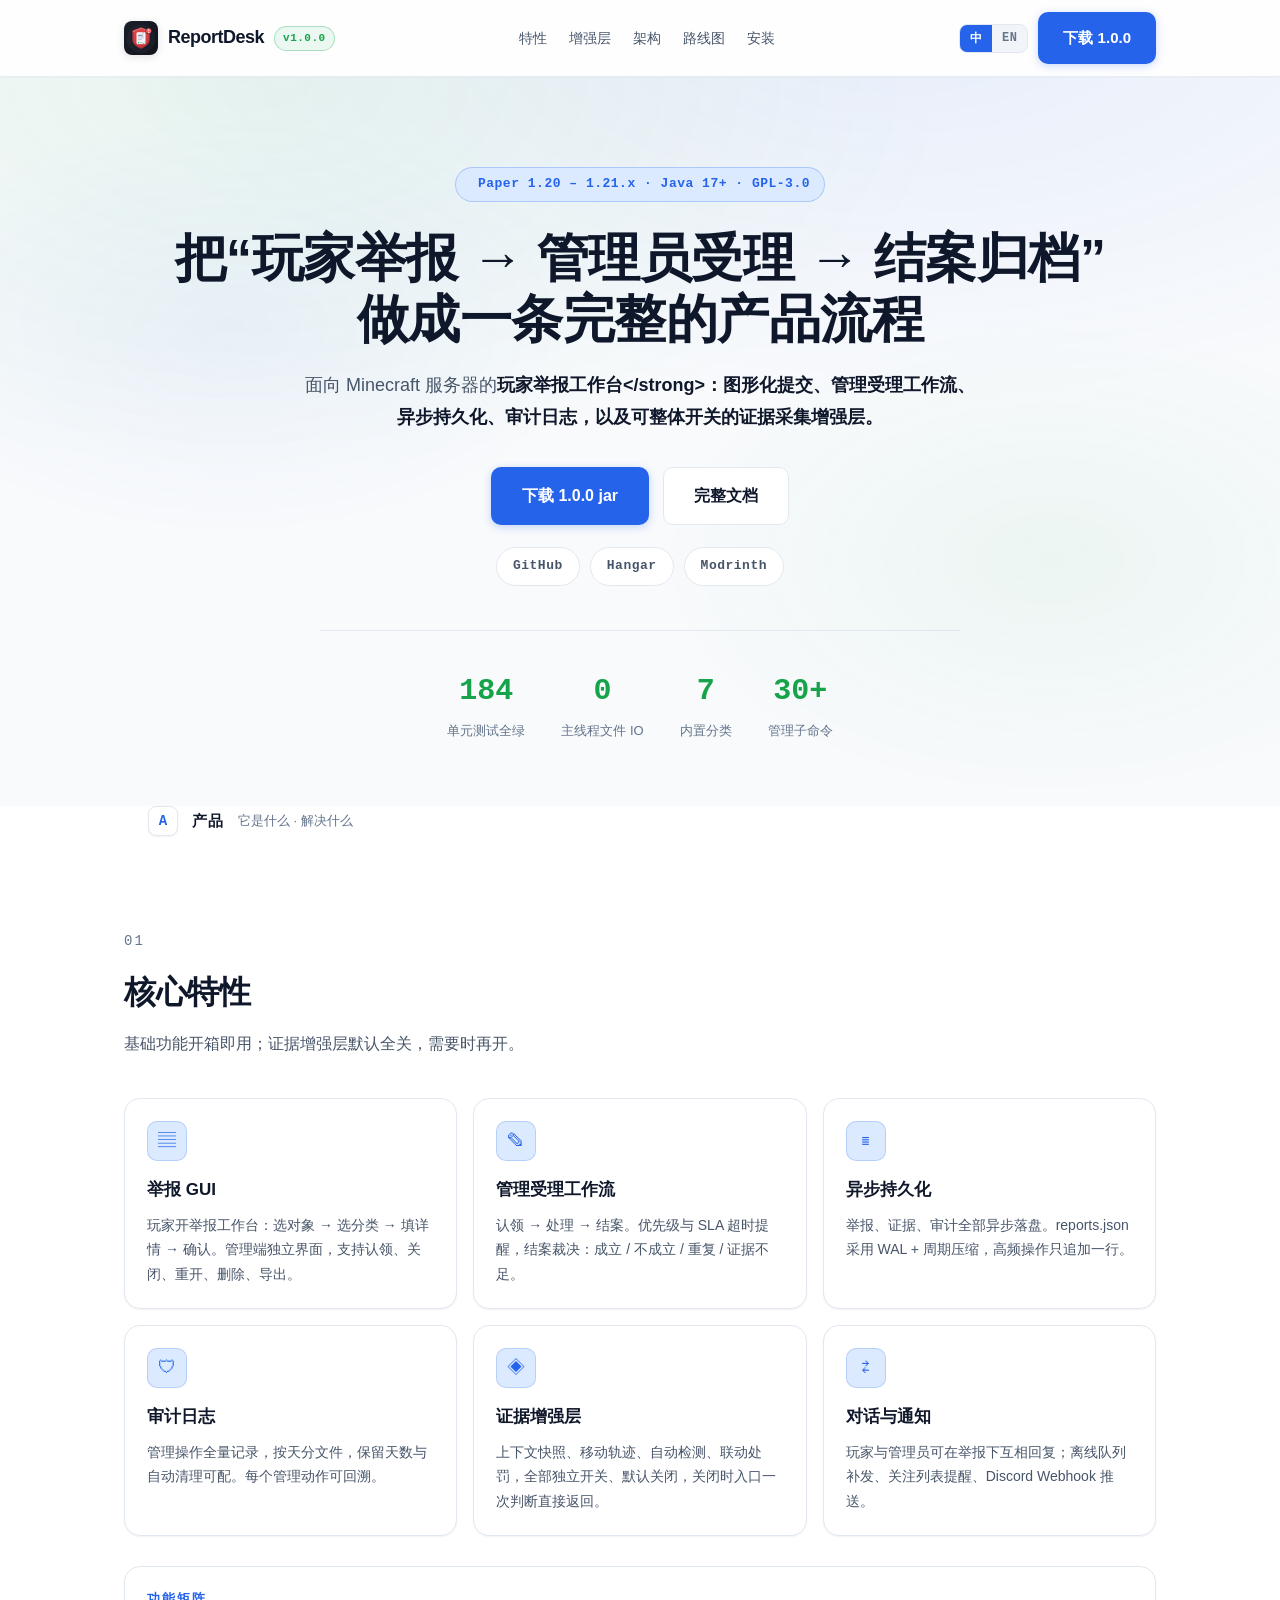
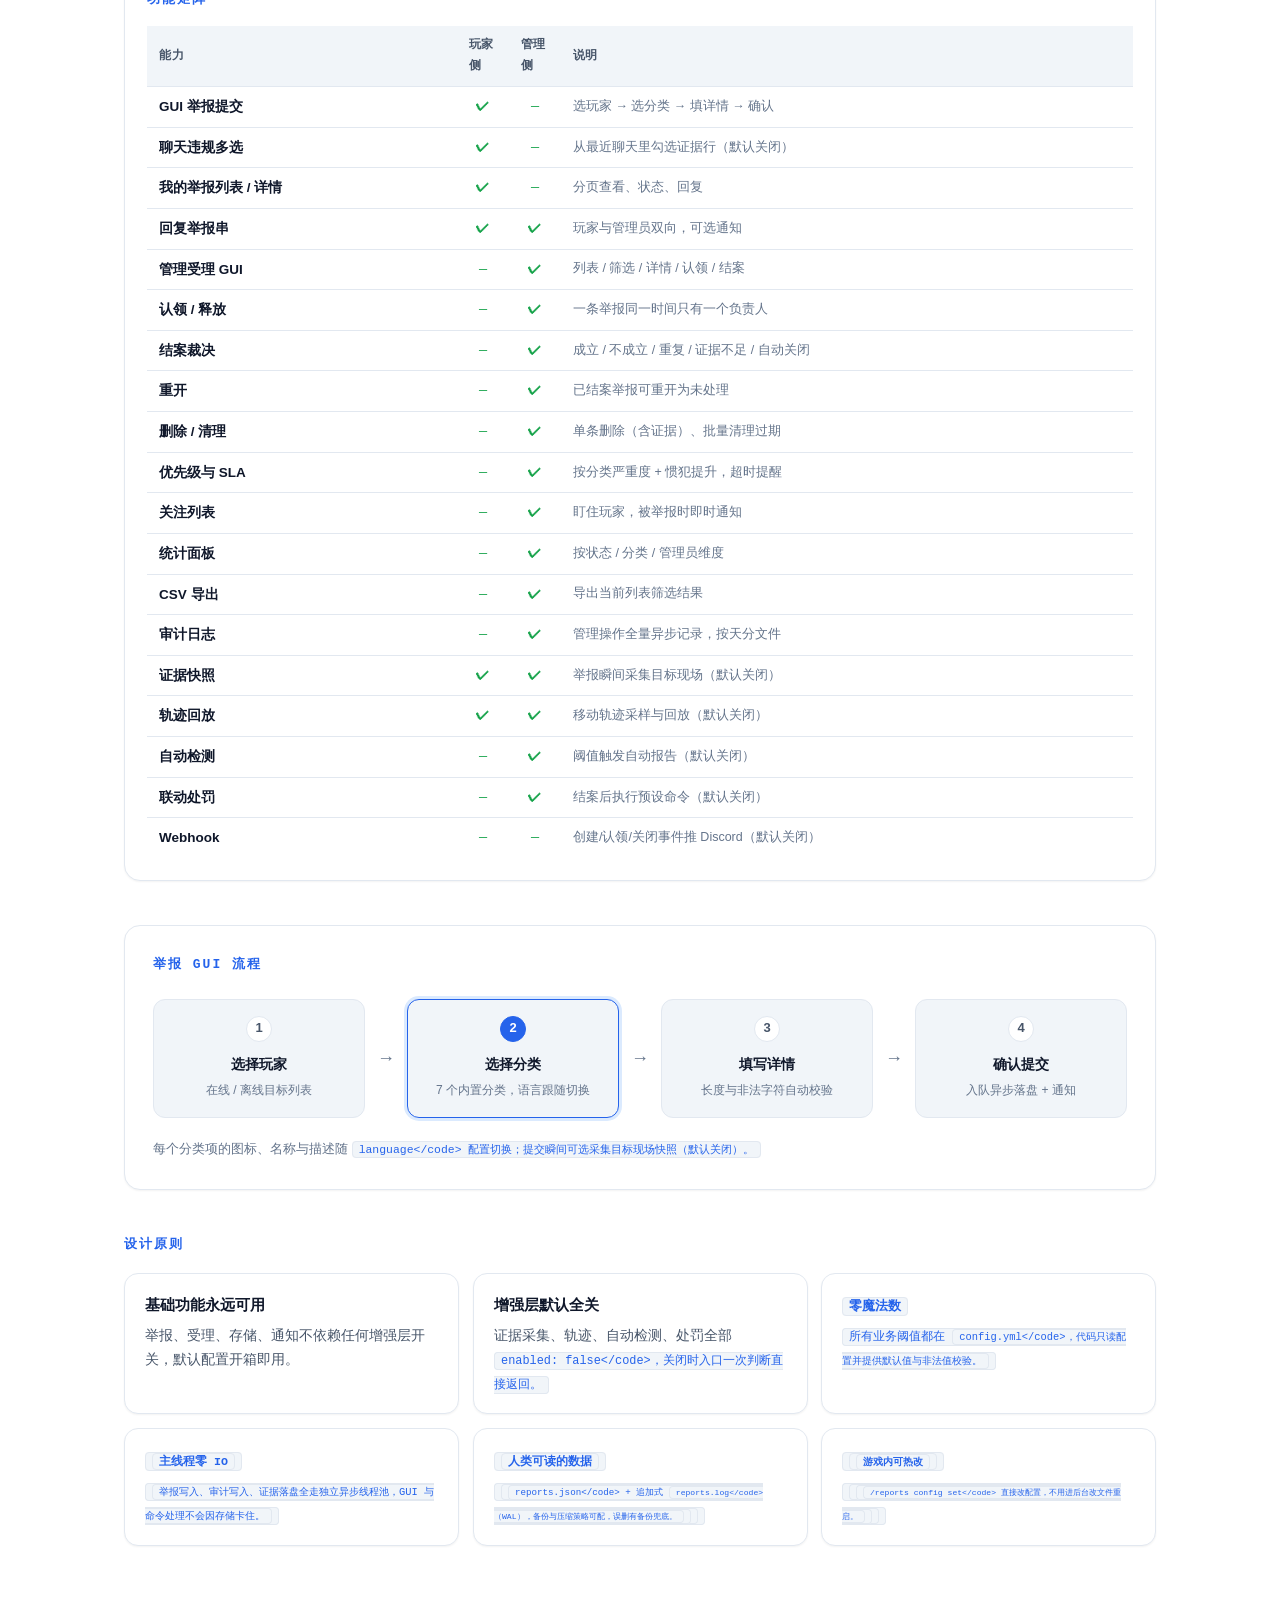
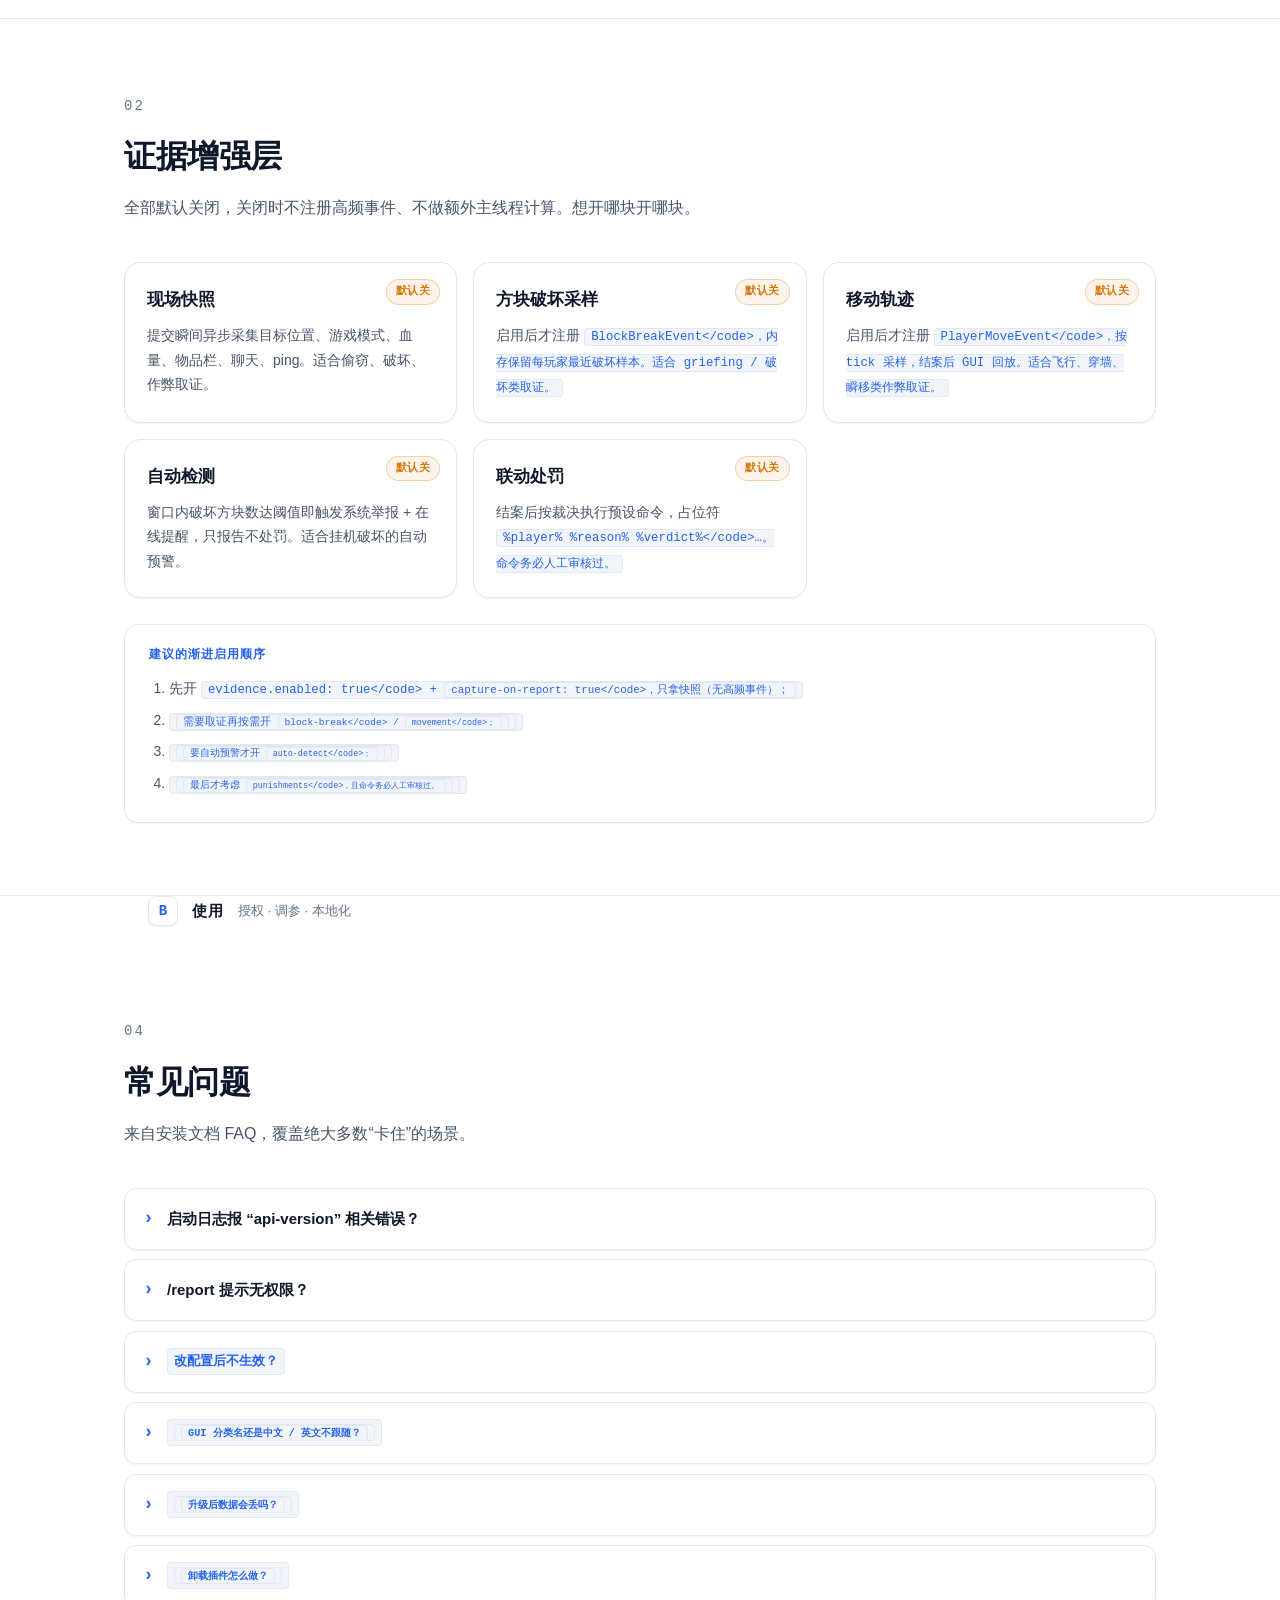
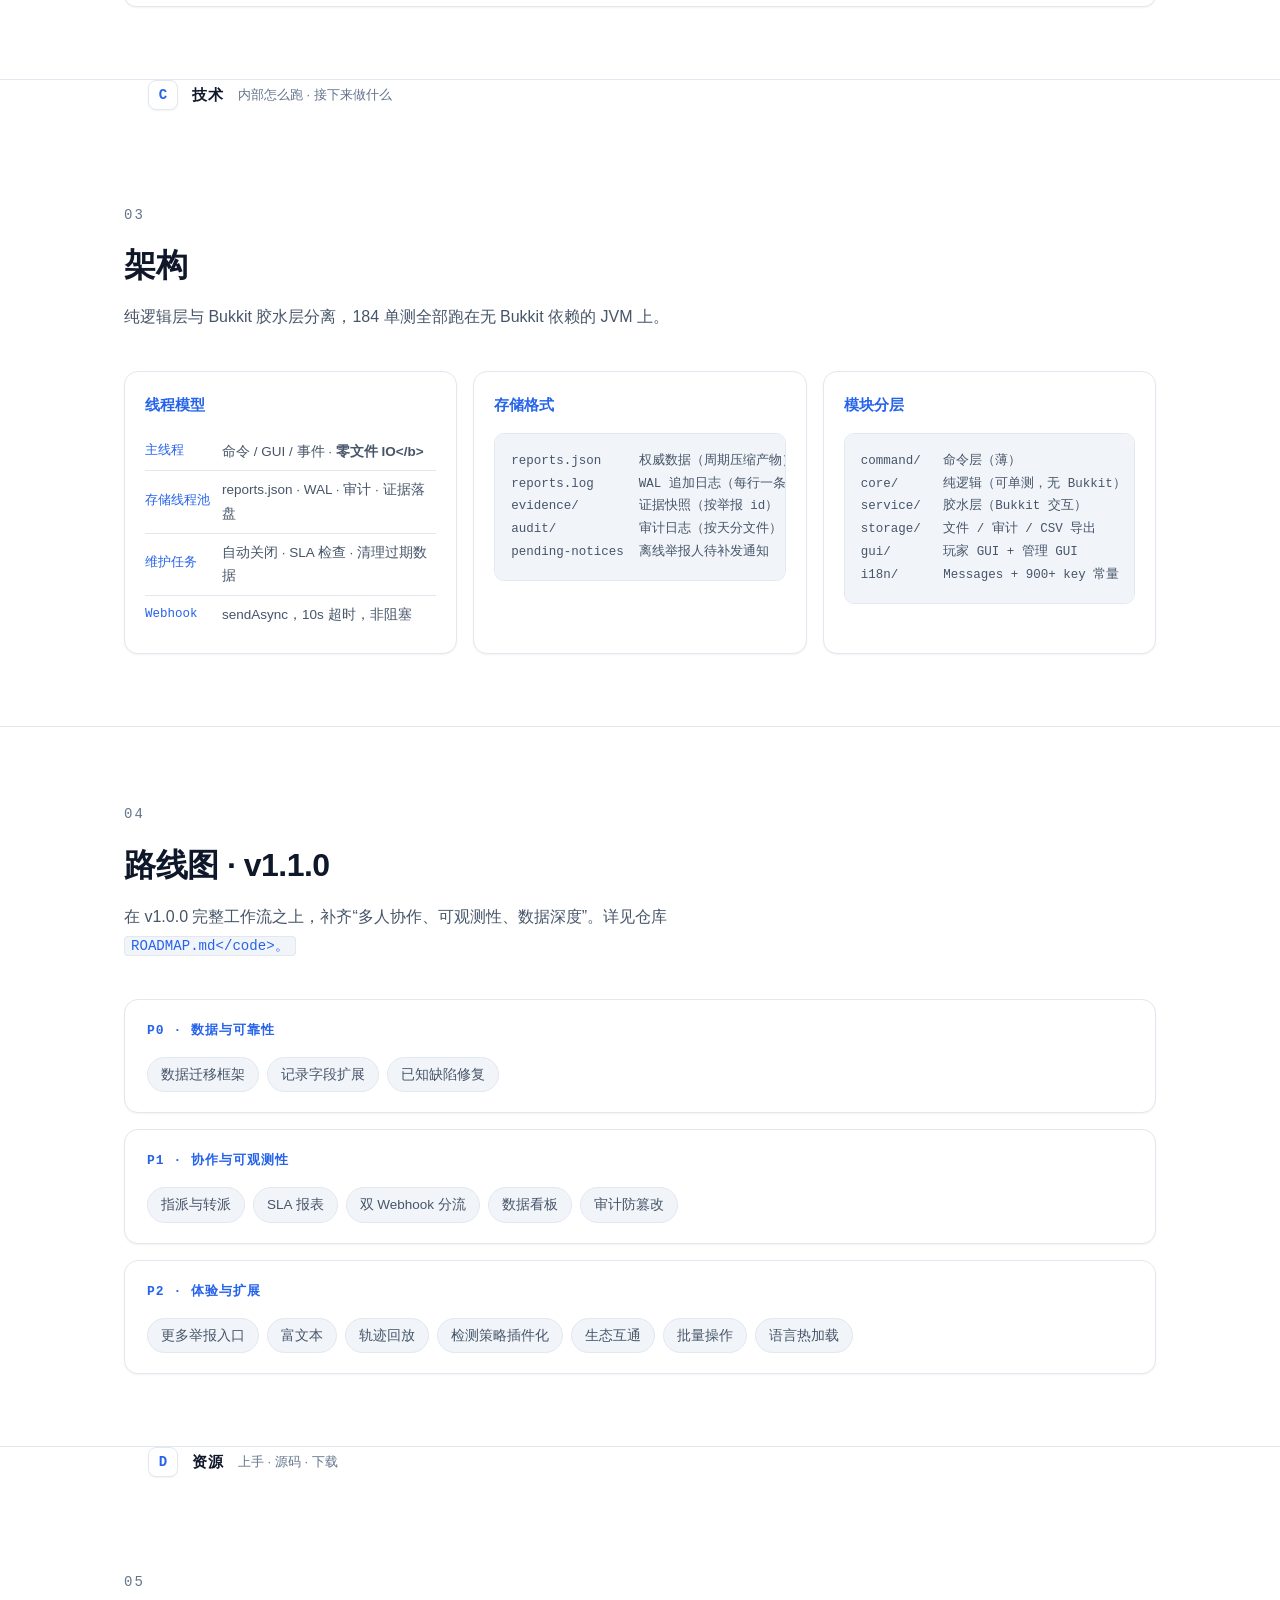
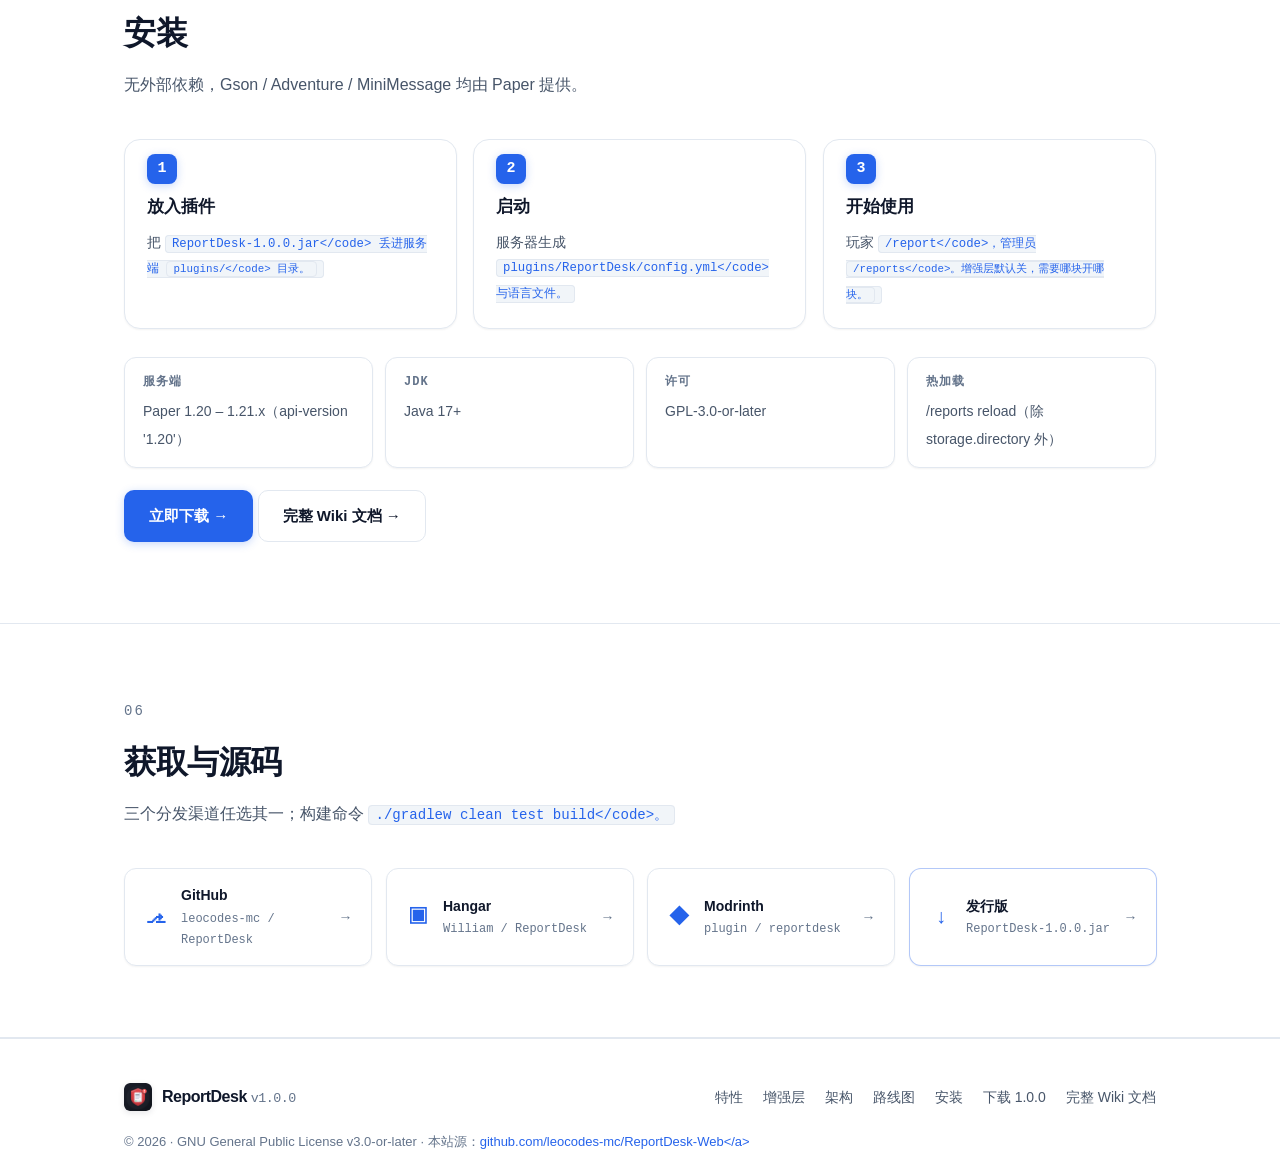
==== commit 50b9dd49: "feat: 首页移除文档类章节，新增 download.html 独立下载页；nav 下载按钮指向 download.html" ====
--- a/index.html
+++ b/index.html
@@ -26,11 +26,7 @@
 
     <nav class="links" id="navLinks" aria-label="主导航">
       <a href="#features" data-i18n="nav.features">特性</a>
-      <a href="#commands" data-i18n="nav.commands">命令</a>
       <a href="#enhancements" data-i18n="nav.enhancements">增强层</a>
-      <a href="#permissions" data-i18n="nav.permissions">权限</a>
-      <a href="#config" data-i18n="nav.config">配置</a>
-      <a href="#i18n" data-i18n="nav.i18n">多语言</a>
       <a href="#architecture" data-i18n="nav.architecture">架构</a>
       <a href="#roadmap" data-i18n="nav.roadmap">路线图</a>
       <a href="#install" data-i18n="nav.install">安装</a>
@@ -48,10 +44,8 @@
         <button id="langZh" class="lang-btn active" type="button">中</button>
         <button id="langEn" class="lang-btn" type="button">EN</button>
       </div>
-      <a class="btn primary nav-dl"
-         href="https://github.com/leocodes-mc/ReportDesk/releases/download/v1.0.0/ReportDesk-1.0.0.jar"
-         target="_blank" rel="noopener" download>
-        <span class="nav-dl-label" data-i18n="nav.download">下载 1.0.0</span>
+      <a class="btn primary nav-dl" href="download.html">
+        <span class="nav-dl-label" data-i18n="nav.download">下载</span>
       </a>
       <button class="menu-toggle" id="menuToggle" type="button"
               aria-label="菜单" aria-expanded="false" aria-controls="navLinks">☰</button>
@@ -78,9 +72,8 @@
 
     <div class="hero-cta">
       <a class="btn primary lg"
-         href="https://github.com/leocodes-mc/ReportDesk/releases/download/v1.0.0/ReportDesk-1.0.0.jar"
-         target="_blank" rel="noopener" download data-i18n="hero.download">下载 1.0.0 jar</a>
-      <a class="btn ghost lg" href="#install" data-i18n="hero.start">开始使用</a>
+         href="download.html" data-i18n="hero.download">下载 1.0.0</a>
+      <a class="btn ghost lg" href="docs.html" target="_blank" data-i18n="hero.start">完整文档</a>
     </div>
 
     <div class="hero-distros">
@@ -162,58 +155,11 @@
     </div>
   </section>
 
-  <!-- 02 COMMANDS -->
-  <section class="sec" id="commands">
-    <div class="wrap">
-      <div class="sec-head">
-        <span class="sec-no">02</span>
-        <h2 data-i18n="sec.commands">命令参考</h2>
-        <p data-i18n="sec.commandsSub"></p>
-      </div>
-
-      <div class="cmd-cols">
-        <div class="cmd-block">
-          <h3><span data-i18n="cmd.player.title">玩家侧 · /report</span> <span class="tag">reportdesk.report</span></h3>
-          <div class="table-scroll"><table class="cmd-table" id="cmdPlayerTable"></table></div>
-        </div>
-        <div class="cmd-block">
-          <h3><span data-i18n="cmd.staff.title">管理侧 · /reports</span> <span class="tag">reportdesk.admin</span></h3>
-          <div class="table-scroll"><table class="cmd-table" id="cmdStaffTable"></table></div>
-        </div>
-      </div>
-
-      <div class="verdict-block">
-        <div class="verdict-title" data-i18n="verdict.title">结案裁决词（close）</div>
-        <div class="table-scroll">
-          <table class="verdict-table">
-            <thead><tr>
-              <th data-i18n="verdict.en">英文</th>
-              <th data-i18n="verdict.zh">中文</th>
-              <th data-i18n="verdict.meaning">含义</th>
-              <th data-i18n="verdict.status">落库状态</th>
-            </tr></thead>
-            <tbody id="verdictBody"></tbody>
-          </table>
-        </div>
-      </div>
-
-      <div class="example">
-        <div class="example-head">
-          <span class="example-label" data-i18n="example.label">示例</span>
-          <button class="copy-btn" data-copybtn data-i18n="example.copy" type="button">复制</button>
-        </div>
-        <pre class="code"><code data-copy>/reports close 42 resolved 已核实飞行截图
-/reports watch Notch
-/reports config set limits.cooldown-seconds 120</code></pre>
-      </div>
-    </div>
-  </section>
-
   <!-- 03 ENHANCEMENTS -->
   <section class="sec" id="enhancements">
     <div class="wrap">
       <div class="sec-head">
-        <span class="sec-no">03</span>
+        <span class="sec-no">02</span>
         <h2 data-i18n="sec.enhancements">证据增强层</h2>
         <p data-i18n="sec.enhancementsSub"></p>
       </div>
@@ -240,78 +186,17 @@
     <div class="group-bar">
       <span class="group-tag">B</span>
       <b data-i18n="group.b">使用</b>
-      <i data-i18n="group.bSub">授权 · 调参 · 本地化 · 常见问题</i>
-    </div>
-  </div>
-
-  <!-- 04 PERMISSIONS -->
-  <section class="sec" id="permissions">
+      <i data-i18n="group.bSub">常见问题</i>
+    </div>
+  </div>
+
+  <!-- 04 FAQ -->
+  <section class="sec" id="faq">
     <div class="wrap">
       <div class="sec-head">
         <span class="sec-no">04</span>
-        <h2 data-i18n="sec.permissions">权限节点</h2>
-        <p data-i18n="sec.permissionsSub"></p>
-      </div>
-
-      <div class="table-scroll">
-        <table class="perm-table">
-          <thead><tr>
-            <th data-i18n="perm.node">节点</th>
-            <th data-i18n="perm.desc">说明</th>
-            <th data-i18n="perm.def">默认</th>
-          </tr></thead>
-          <tbody id="permBody"></tbody>
-        </table>
-      </div>
-      <div class="perm-tips" id="permTips"></div>
-    </div>
-  </section>
-
-  <!-- 05 CONFIG -->
-  <section class="sec" id="config">
-    <div class="wrap">
-      <div class="sec-head">
-        <span class="sec-no">05</span>
-        <h2 data-i18n="sec.config">配置参考</h2>
-        <p data-i18n="sec.configSub"></p>
-      </div>
-      <div id="configDocs"></div>
-    </div>
-  </section>
-
-  <!-- 06 I18N -->
-  <section class="sec" id="i18n">
-    <div class="wrap">
-      <div class="sec-head">
-        <span class="sec-no">06</span>
-        <h2 data-i18n="sec.i18n">多语言</h2>
-        <p data-i18n="sec.i18nSub"></p>
-      </div>
-
-      <div class="i18n-cols">
-        <div class="i18n-block">
-          <h3 data-i18n="i18n.merge.t">三层合并</h3>
-          <ol id="i18nMergeList"></ol>
-        </div>
-        <div class="i18n-block">
-          <h3 data-i18n="i18n.cat.t">分类本地化</h3>
-          <p data-i18n="i18n.cat.d"></p>
-        </div>
-        <div class="i18n-block">
-          <h3 data-i18n="i18n.safe.t">安全渲染</h3>
-          <p data-i18n="i18n.safe.d"></p>
-        </div>
-      </div>
-    </div>
-  </section>
-
-  <!-- 06+ FAQ -->
-  <section class="sec" id="faq">
-    <div class="wrap">
-      <div class="sec-head">
-        <span class="sec-no">06+</span>
         <h2 data-i18n="sec.faq">常见问题</h2>
-        <p data-i18n="sec.faqSub">来自安装文档 FAQ，覆盖绝大多数“卡住”的场景。</p>
+        <p data-i18n="sec.faqSub"></p>
       </div>
       <div class="faq" id="faqList"></div>
     </div>
@@ -328,11 +213,11 @@
     </div>
   </div>
 
-  <!-- 07 ARCHITECTURE -->
+  <!-- 03 ARCHITECTURE -->
   <section class="sec" id="architecture">
     <div class="wrap">
       <div class="sec-head">
-        <span class="sec-no">07</span>
+        <span class="sec-no">03</span>
         <h2 data-i18n="sec.arch">架构</h2>
         <p data-i18n="sec.archSub"></p>
       </div>
@@ -363,11 +248,11 @@
     </div>
   </section>
 
-  <!-- 08 ROADMAP -->
+  <!-- 04 ROADMAP -->
   <section class="sec" id="roadmap">
     <div class="wrap">
       <div class="sec-head">
-        <span class="sec-no">08</span>
+        <span class="sec-no">04</span>
         <h2 data-i18n="sec.roadmap">路线图 · v1.1.0</h2>
         <p data-i18n="sec.roadmapSub"></p>
       </div>
@@ -386,11 +271,11 @@
     </div>
   </div>
 
-  <!-- 09 INSTALL -->
+  <!-- 05 INSTALL -->
   <section class="sec" id="install">
     <div class="wrap">
       <div class="sec-head">
-        <span class="sec-no">09</span>
+        <span class="sec-no">05</span>
         <h2 data-i18n="sec.install">安装</h2>
         <p data-i18n="sec.installSub"></p>
       </div>
@@ -399,22 +284,6 @@
         <div class="card"><span class="step-no">1</span><h3 data-i18n="inst.s1.t">放入插件</h3><p data-i18n="inst.s1.d"></p></div>
         <div class="card"><span class="step-no">2</span><h3 data-i18n="inst.s2.t">启动</h3><p data-i18n="inst.s2.d"></p></div>
         <div class="card"><span class="step-no">3</span><h3 data-i18n="inst.s3.t">开始使用</h3><p data-i18n="inst.s3.d"></p></div>
-      </div>
-
-      <div class="arch-block install-dir">
-        <h3 data-i18n="inst.dir">生成目录结构</h3>
-        <pre class="code small"><code>plugins/ReportDesk/
-├── config.yml                 业务配置（语言、限流、分类、增强层…）
-├── lang/
-│   ├── zh_CN.yml              中文文案
-│   └── en_US.yml              英文文案
-└── data/
-    ├── reports.json           举报记录（权威数据）
-    ├── reports.log            WAL 追加日志
-    ├── reports.json.bak/      备份（最多 5 份）
-    ├── evidence/              证据快照（增强层启用后生成）
-    ├── audit/                 审计日志（按天分文件）
-    └── pending-notices.json   离线举报人待补发通知</code></pre>
       </div>
 
       <div class="install-meta">
@@ -425,18 +294,21 @@
       </div>
 
       <div class="docs-cta">
+        <a class="btn primary" href="download.html">
+          <span data-i18n="inst.dl">立即下载 →</span>
+        </a>
         <a class="btn ghost" href="docs.html" target="_blank">
-          <span data-i18n="inst.docslink">打开完整 Wiki 文档 →</span>
-        </a>
-      </div>
-    </div>
-  </section>
-
-  <!-- 10 REPOS -->
+          <span data-i18n="inst.docslink">完整 Wiki 文档 →</span>
+        </a>
+      </div>
+    </div>
+  </section>
+
+  <!-- 06 REPOS -->
   <section class="sec" id="repos">
     <div class="wrap">
       <div class="sec-head">
-        <span class="sec-no">10</span>
+        <span class="sec-no">06</span>
         <h2 data-i18n="sec.repos">获取与源码</h2>
         <p data-i18n="sec.reposSub"></p>
       </div>
@@ -478,11 +350,11 @@
     </div>
     <div class="footer-links">
       <a href="#features" data-i18n="nav.features">特性</a>
-      <a href="#commands" data-i18n="nav.commands">命令</a>
-      <a href="#config" data-i18n="nav.config">配置</a>
+      <a href="#enhancements" data-i18n="nav.enhancements">增强层</a>
       <a href="#architecture" data-i18n="nav.architecture">架构</a>
       <a href="#roadmap" data-i18n="nav.roadmap">路线图</a>
       <a href="#install" data-i18n="nav.install">安装</a>
+      <a href="download.html" data-i18n="nav.download">下载</a>
       <a href="docs.html" target="_blank" data-i18n="footer.docs">完整 Wiki 文档</a>
     </div>
   </div>
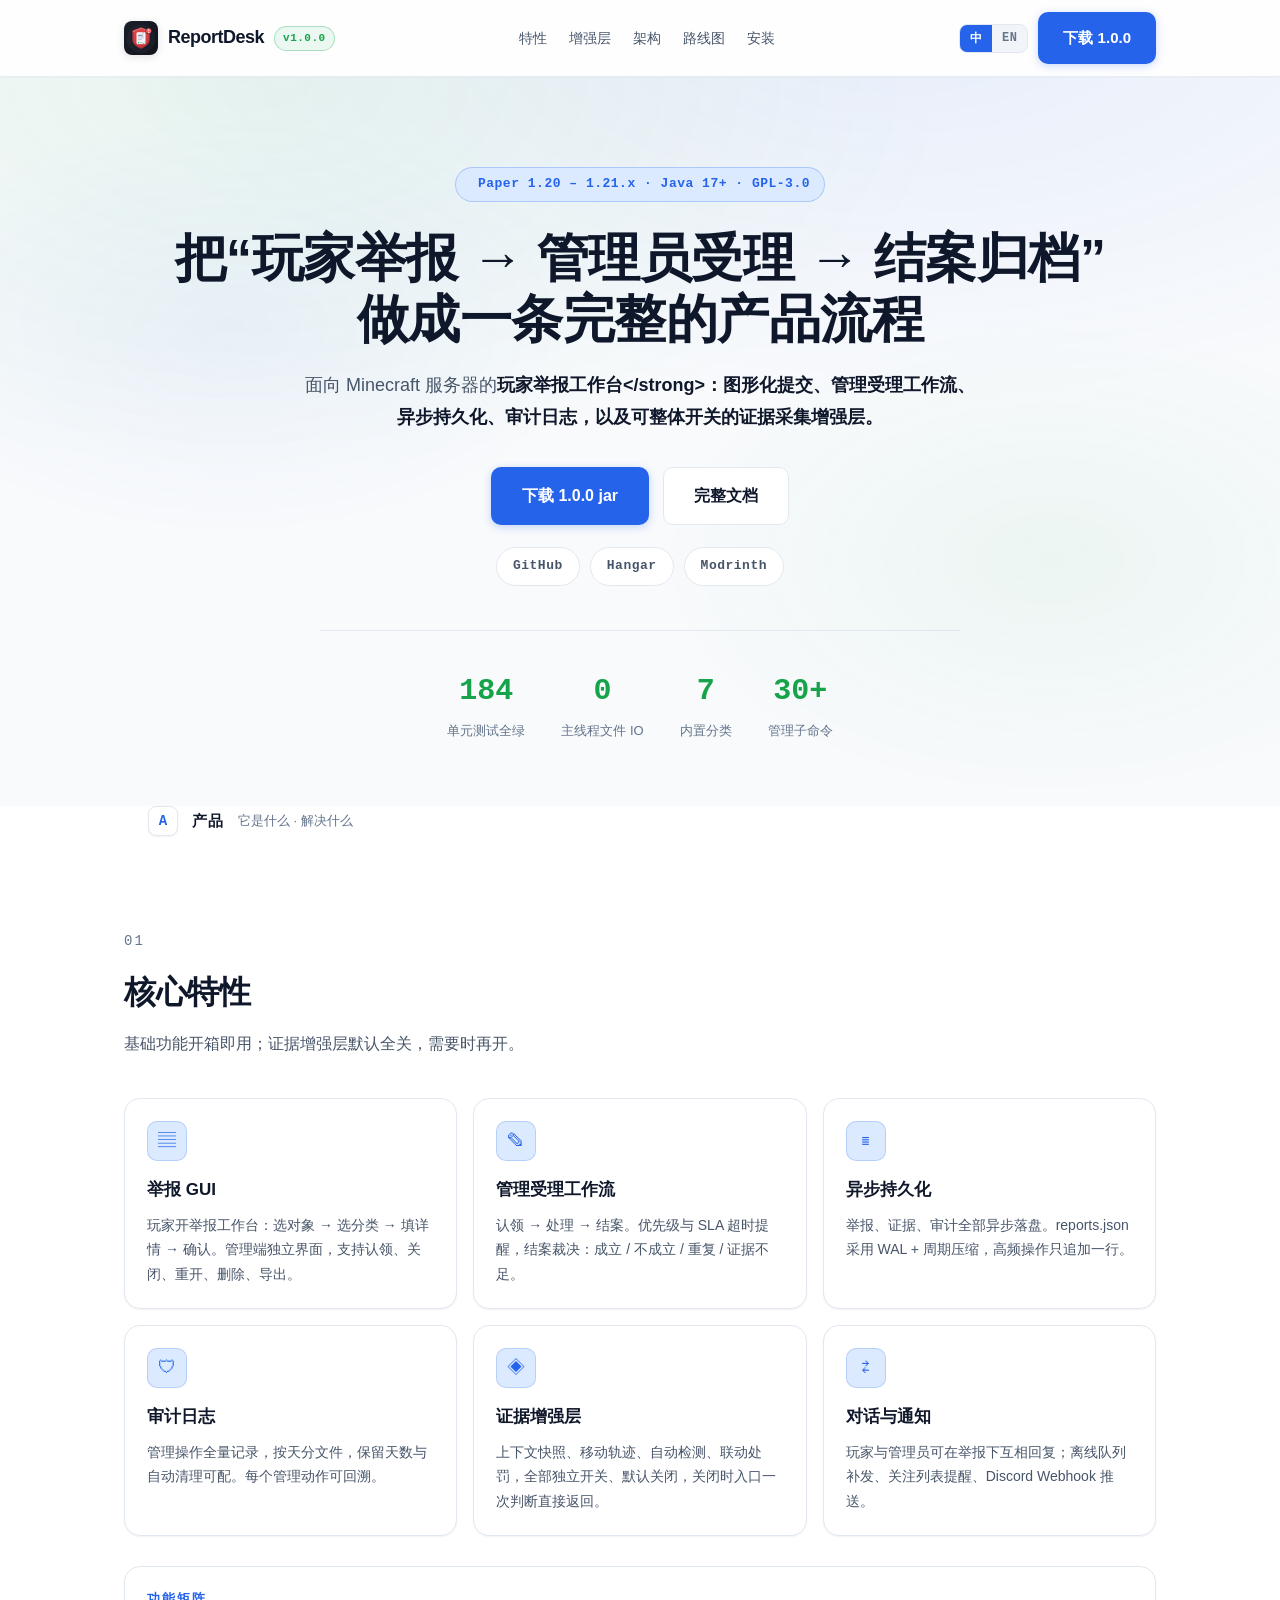
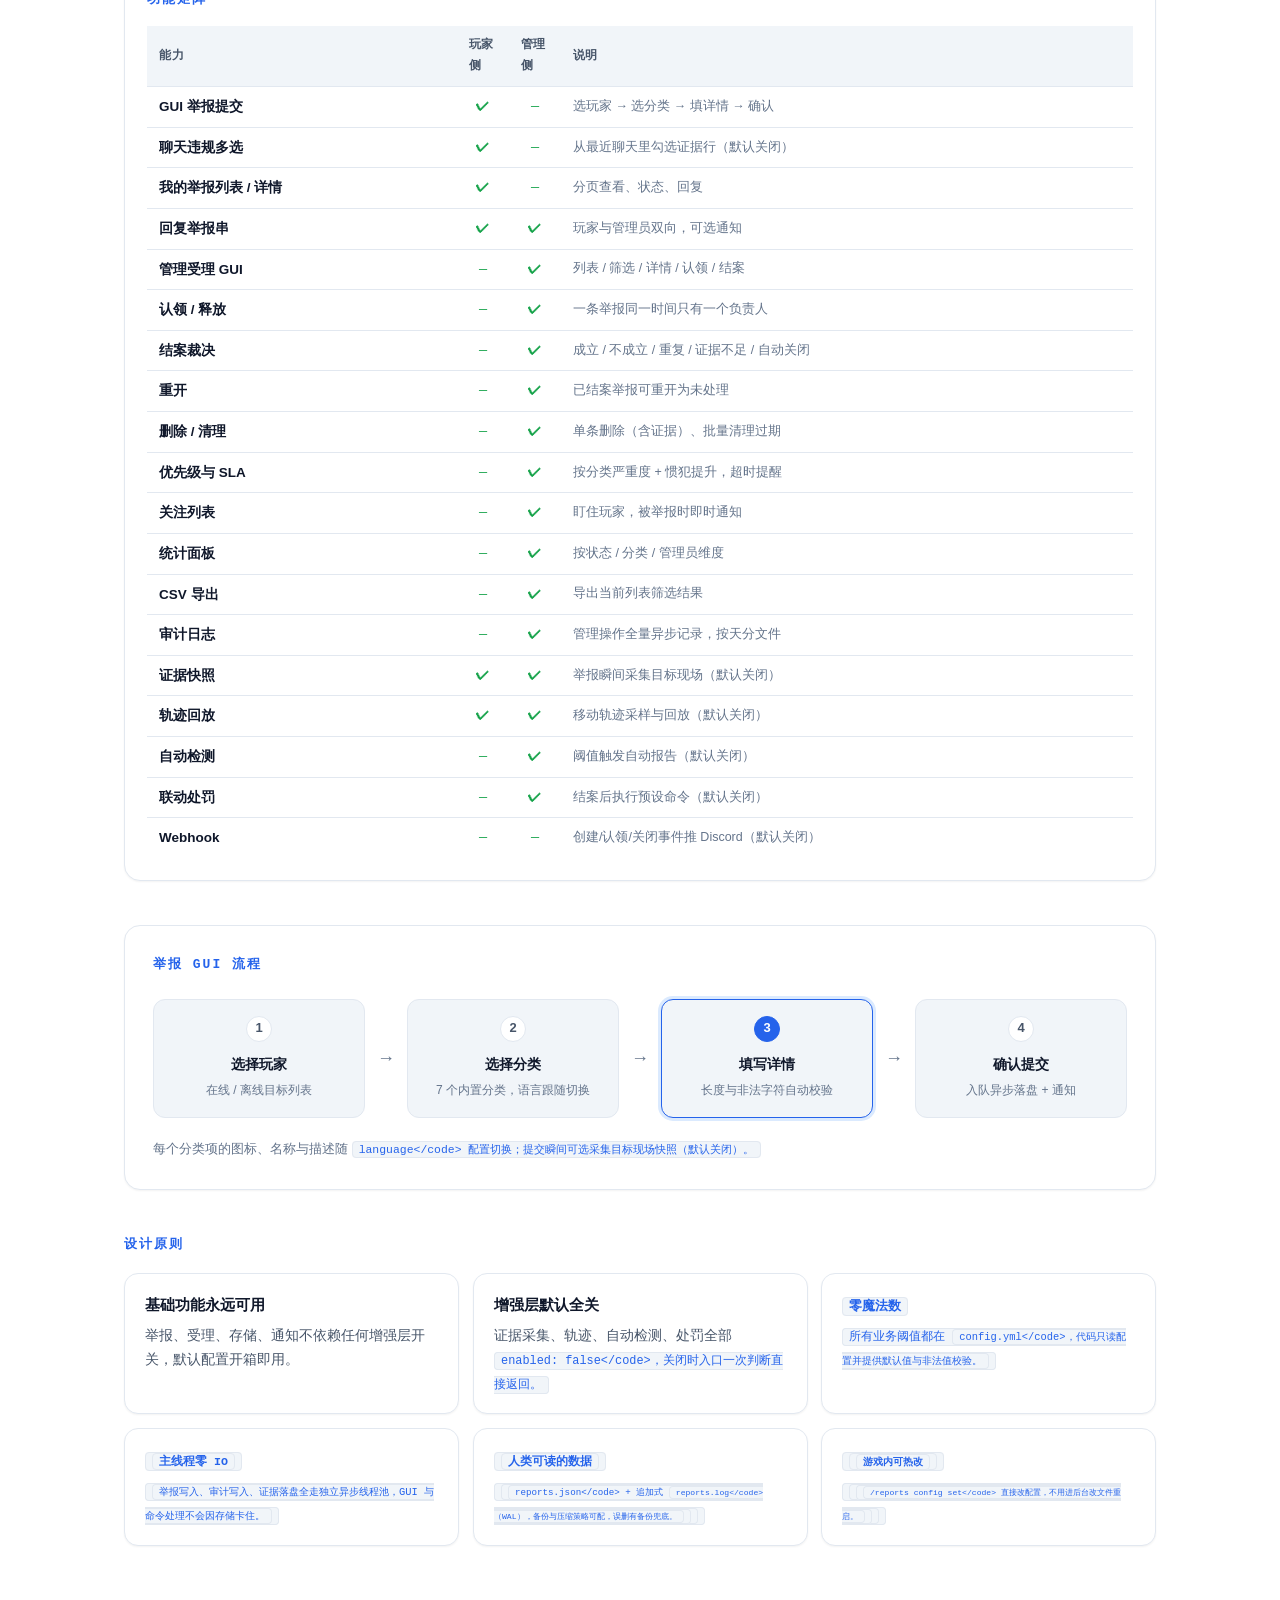
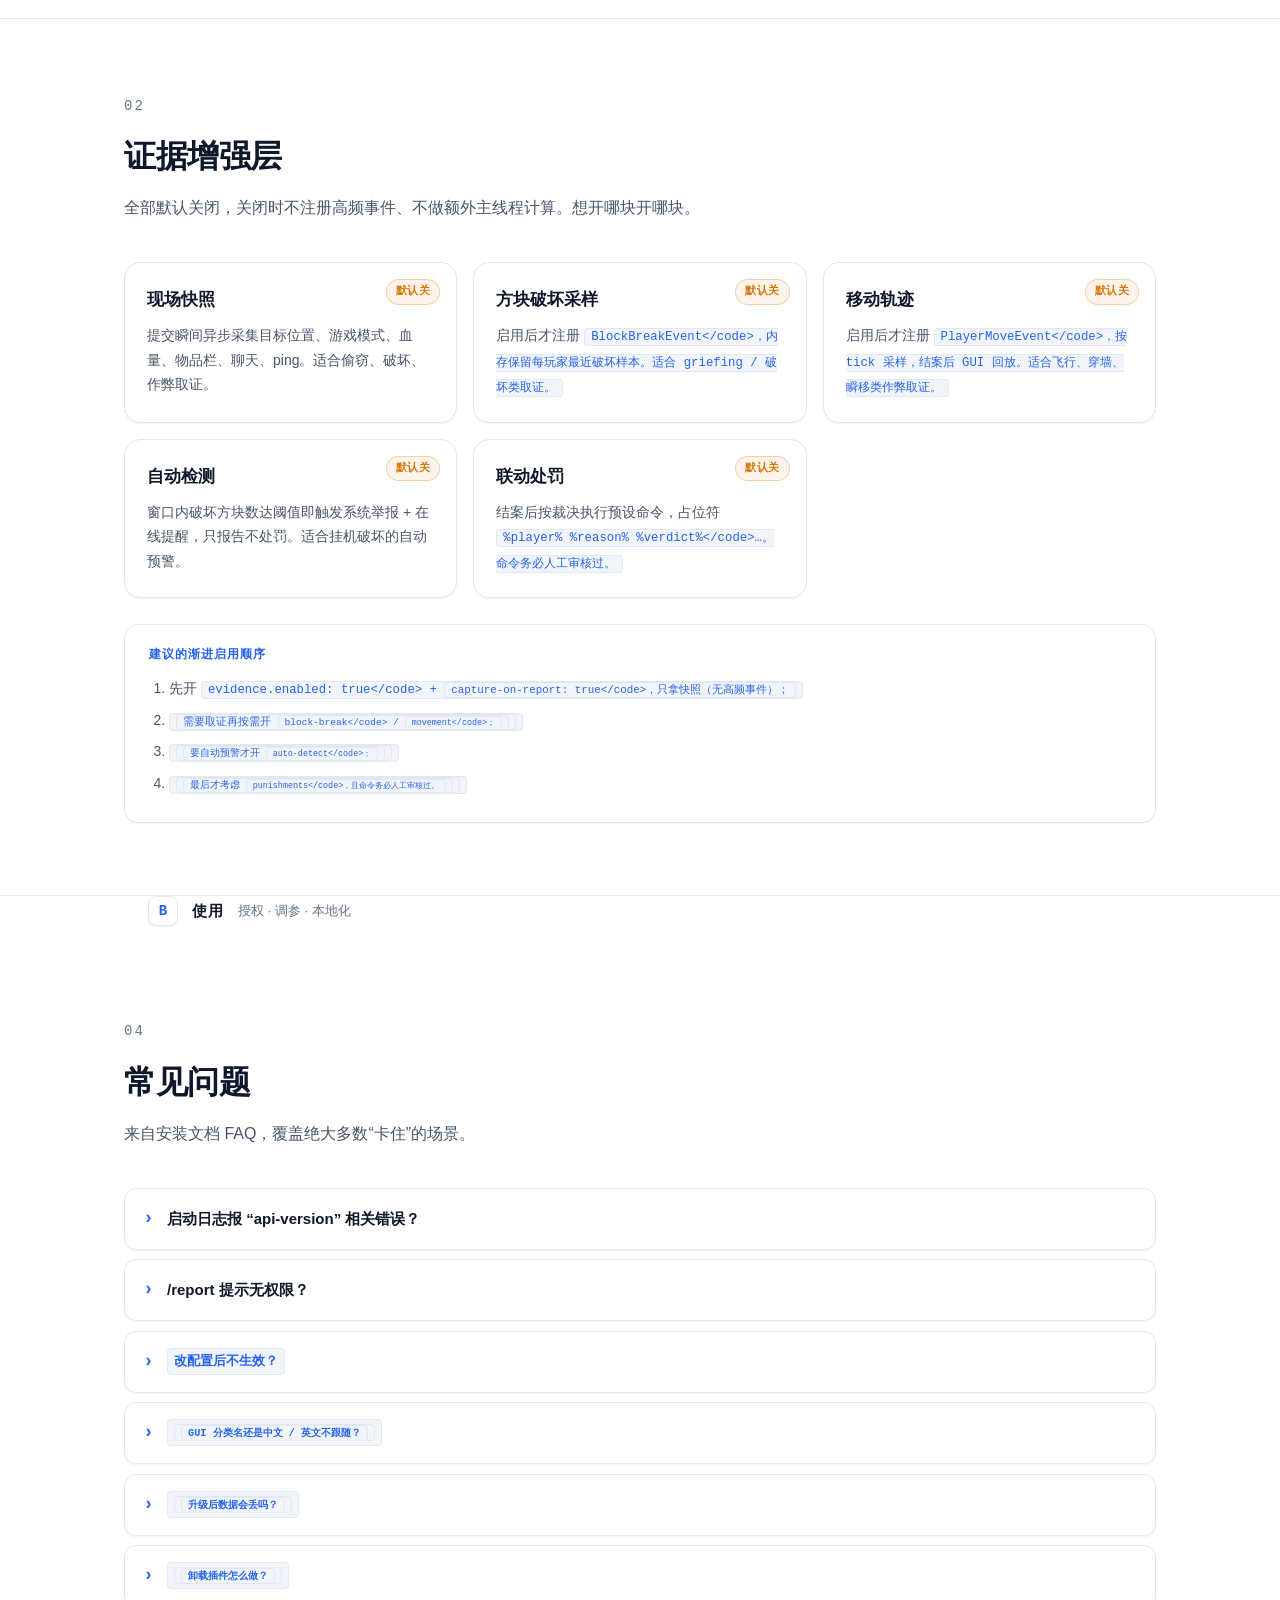
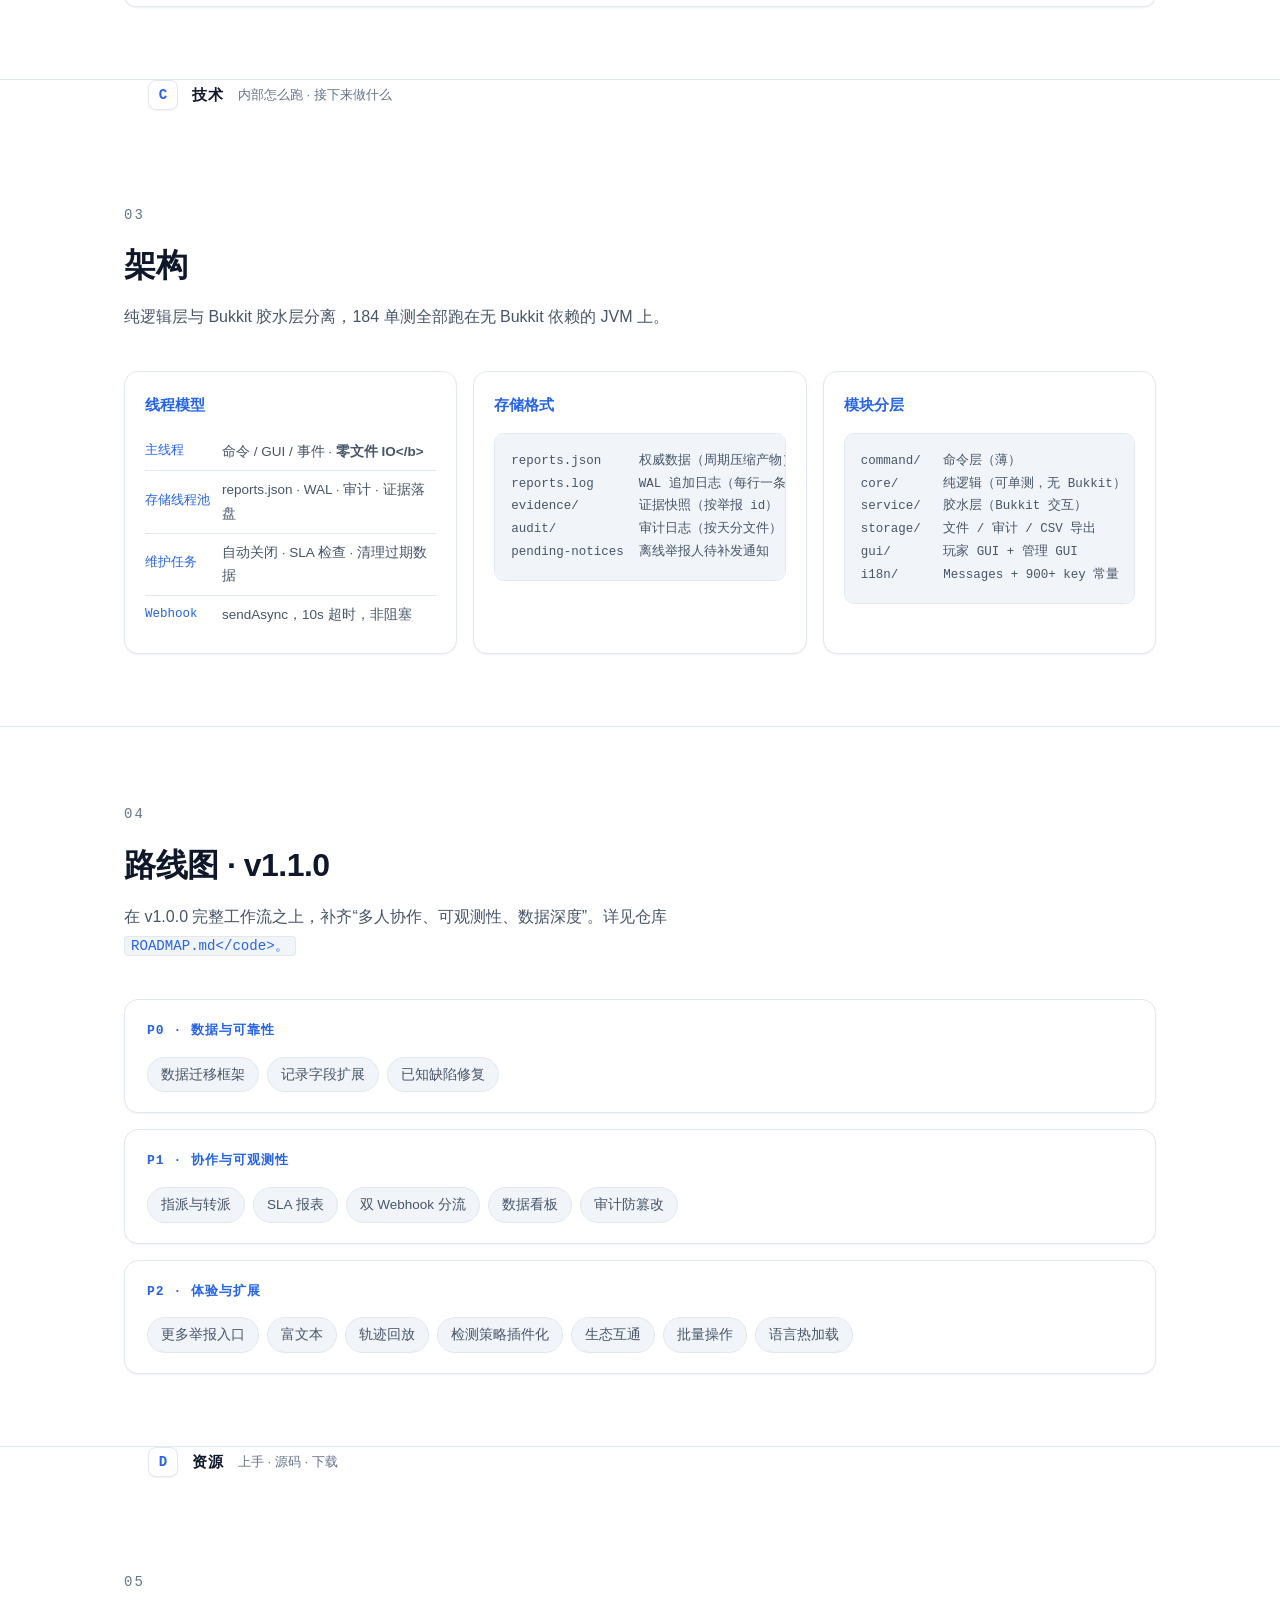
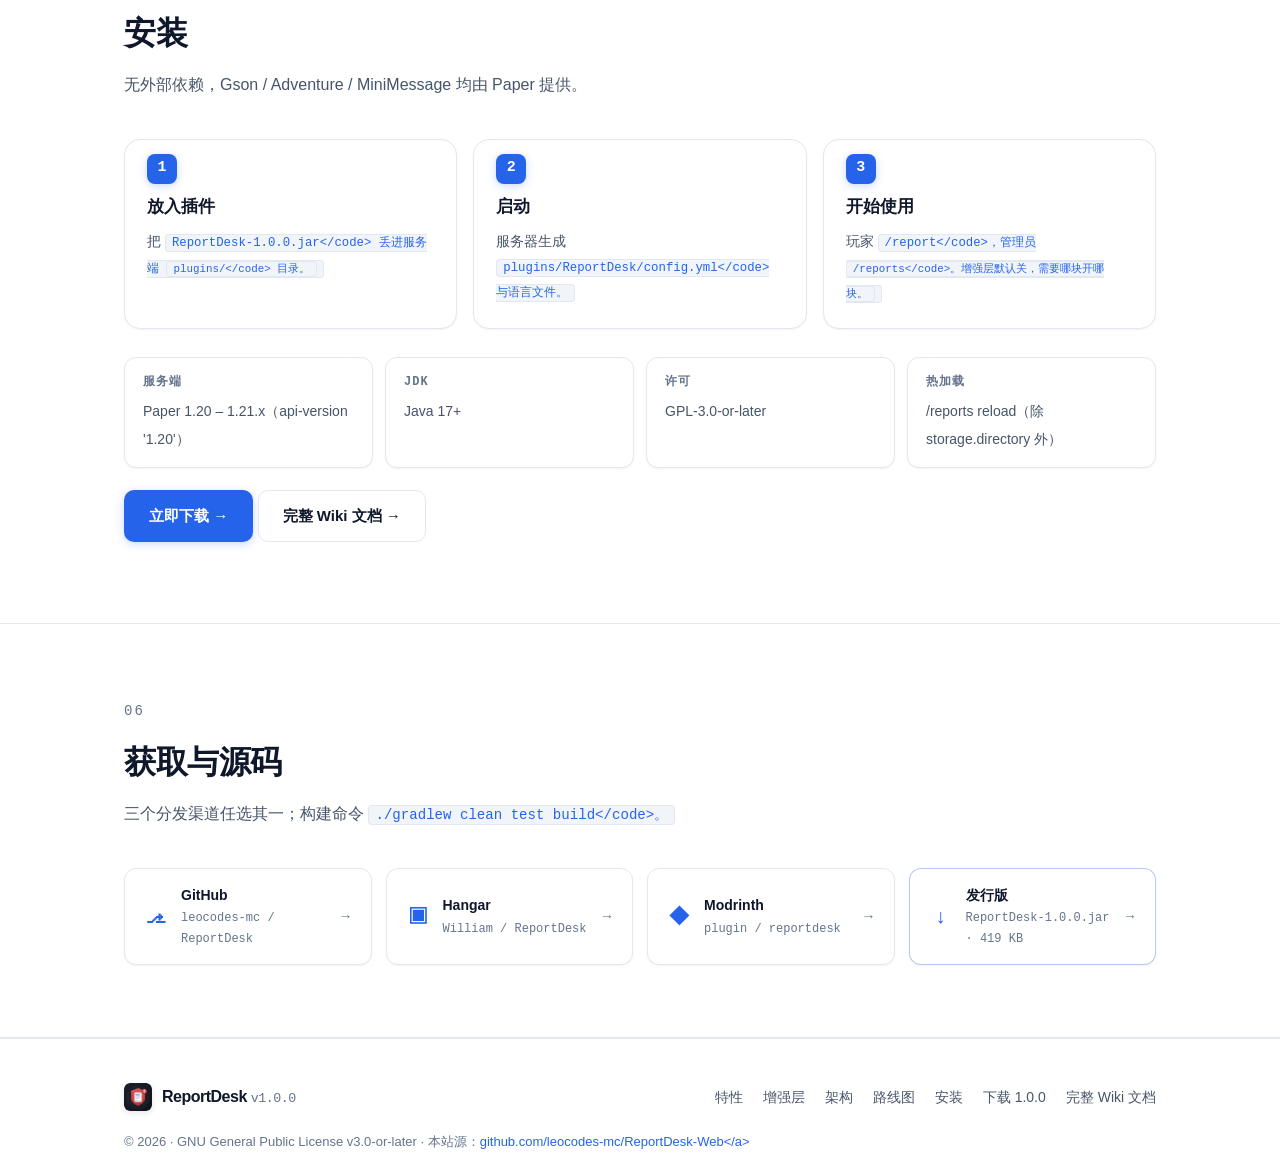
==== commit 9f9bed95: "fix: 修正 jar 大小为 419 KB，显示 SHA256 校验值" ====
--- a/index.html
+++ b/index.html
@@ -333,7 +333,7 @@
            href="https://github.com/leocodes-mc/ReportDesk/releases/download/v1.0.0/ReportDesk-1.0.0.jar"
            target="_blank" rel="noopener">
           <span class="repo-mark">↓</span>
-          <span class="repo-txt"><b data-i18n="repo.release">发行版</b><i>ReportDesk-1.0.0.jar</i></span>
+          <span class="repo-txt"><b data-i18n="repo.release">发行版</b><i>ReportDesk-1.0.0.jar · 419 KB</i></span>
           <span class="repo-go">→</span>
         </a>
       </div>
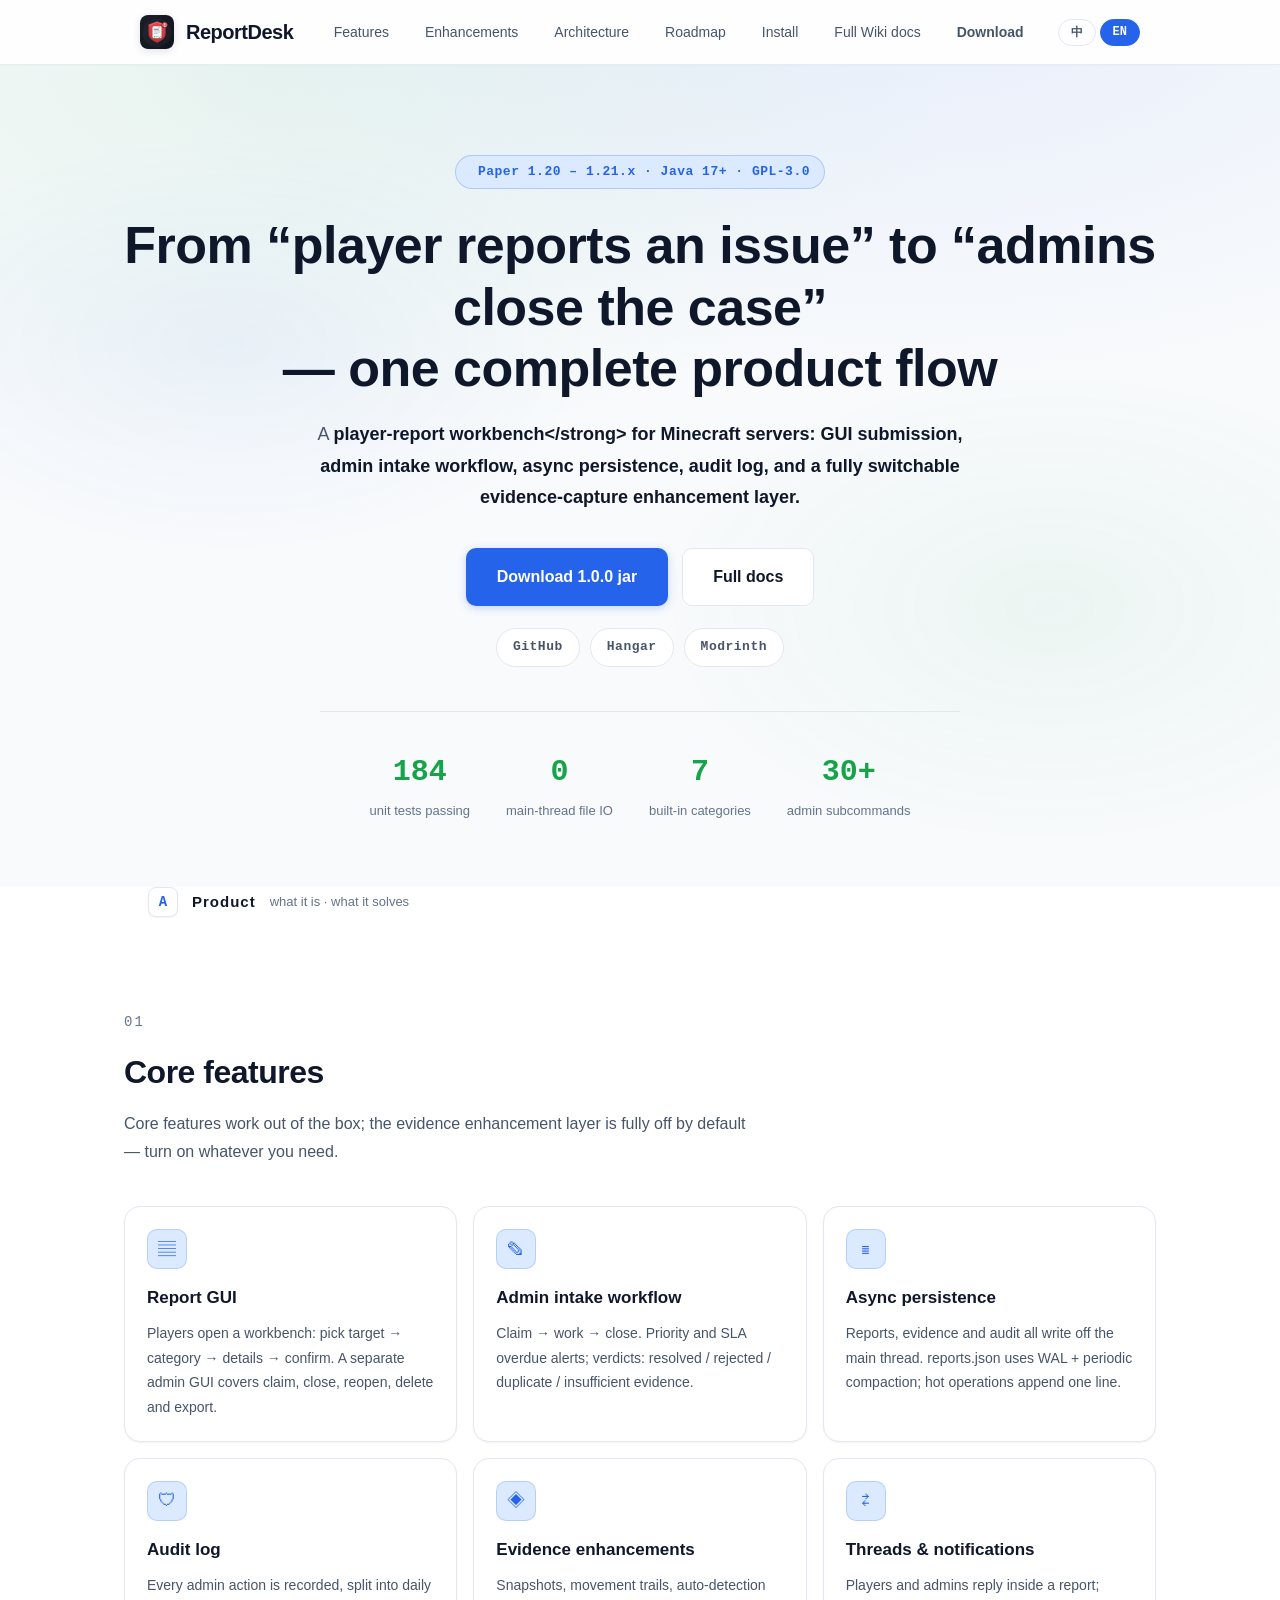
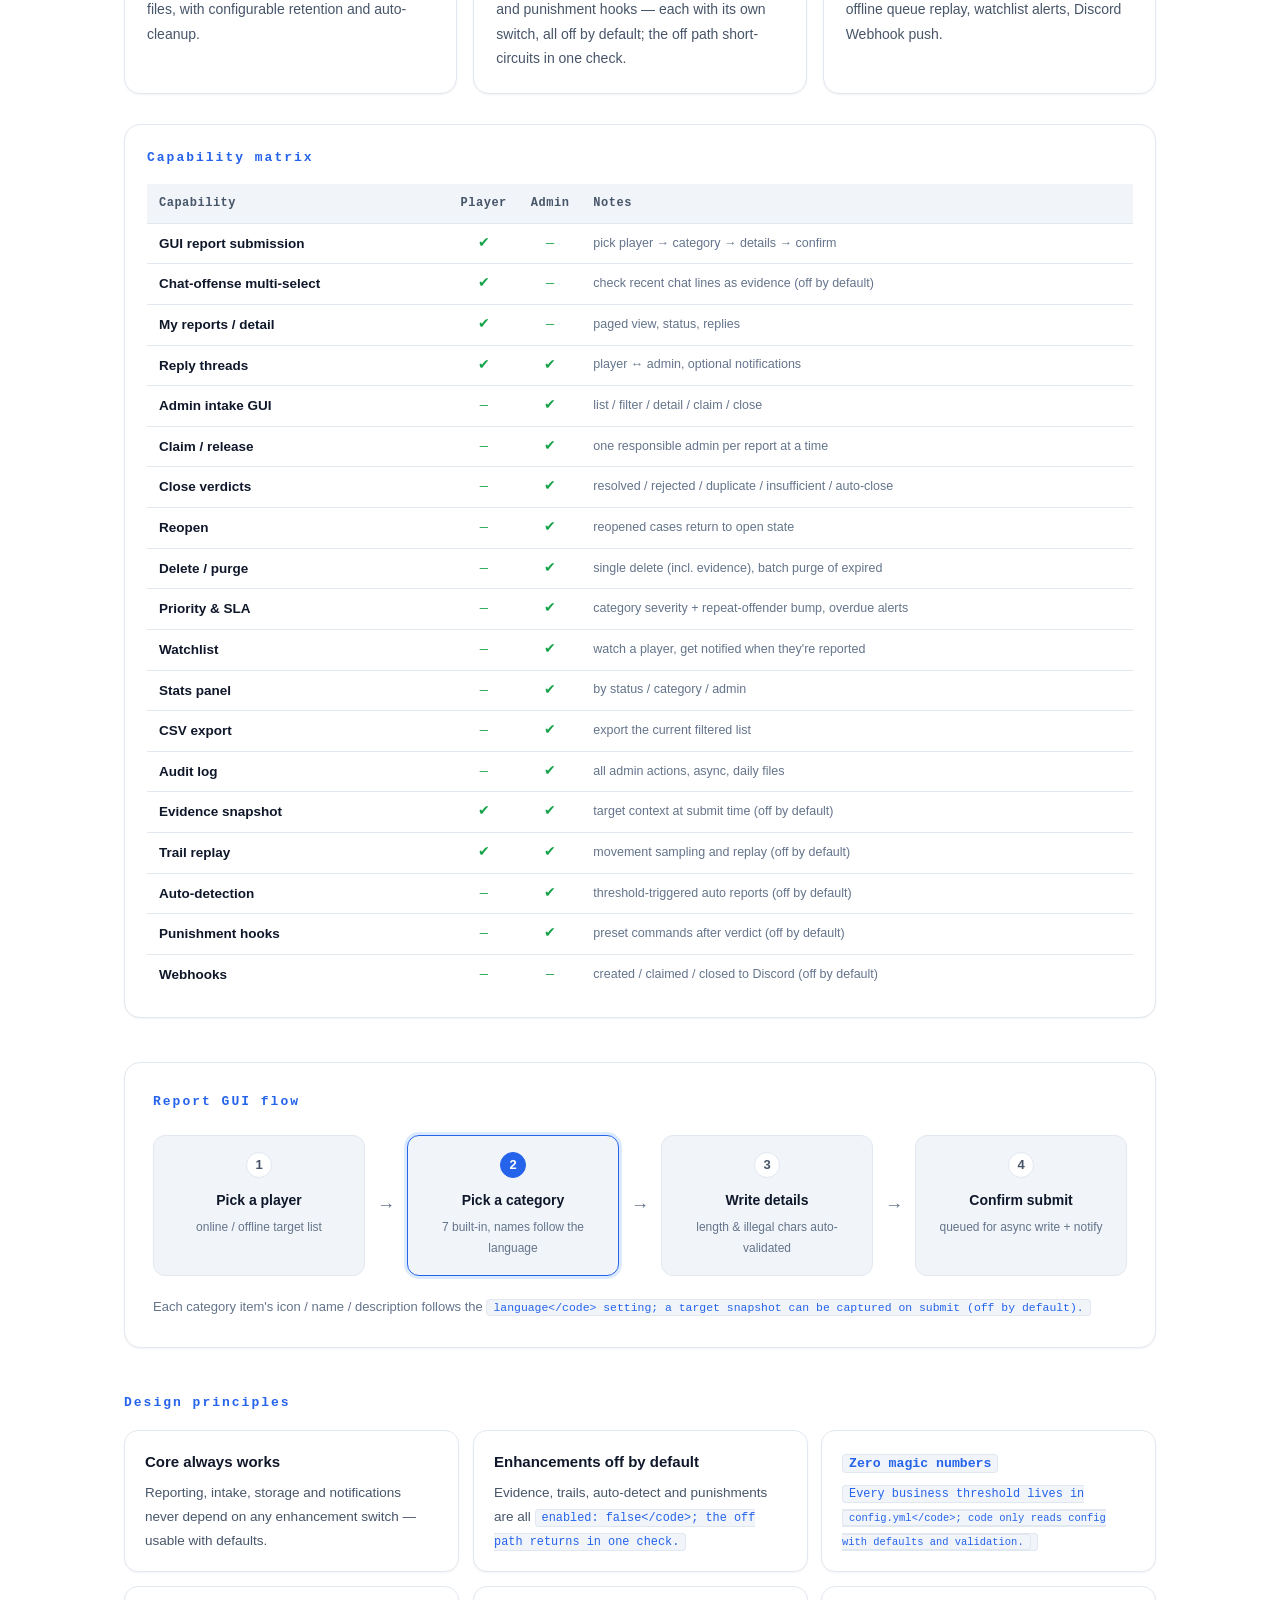
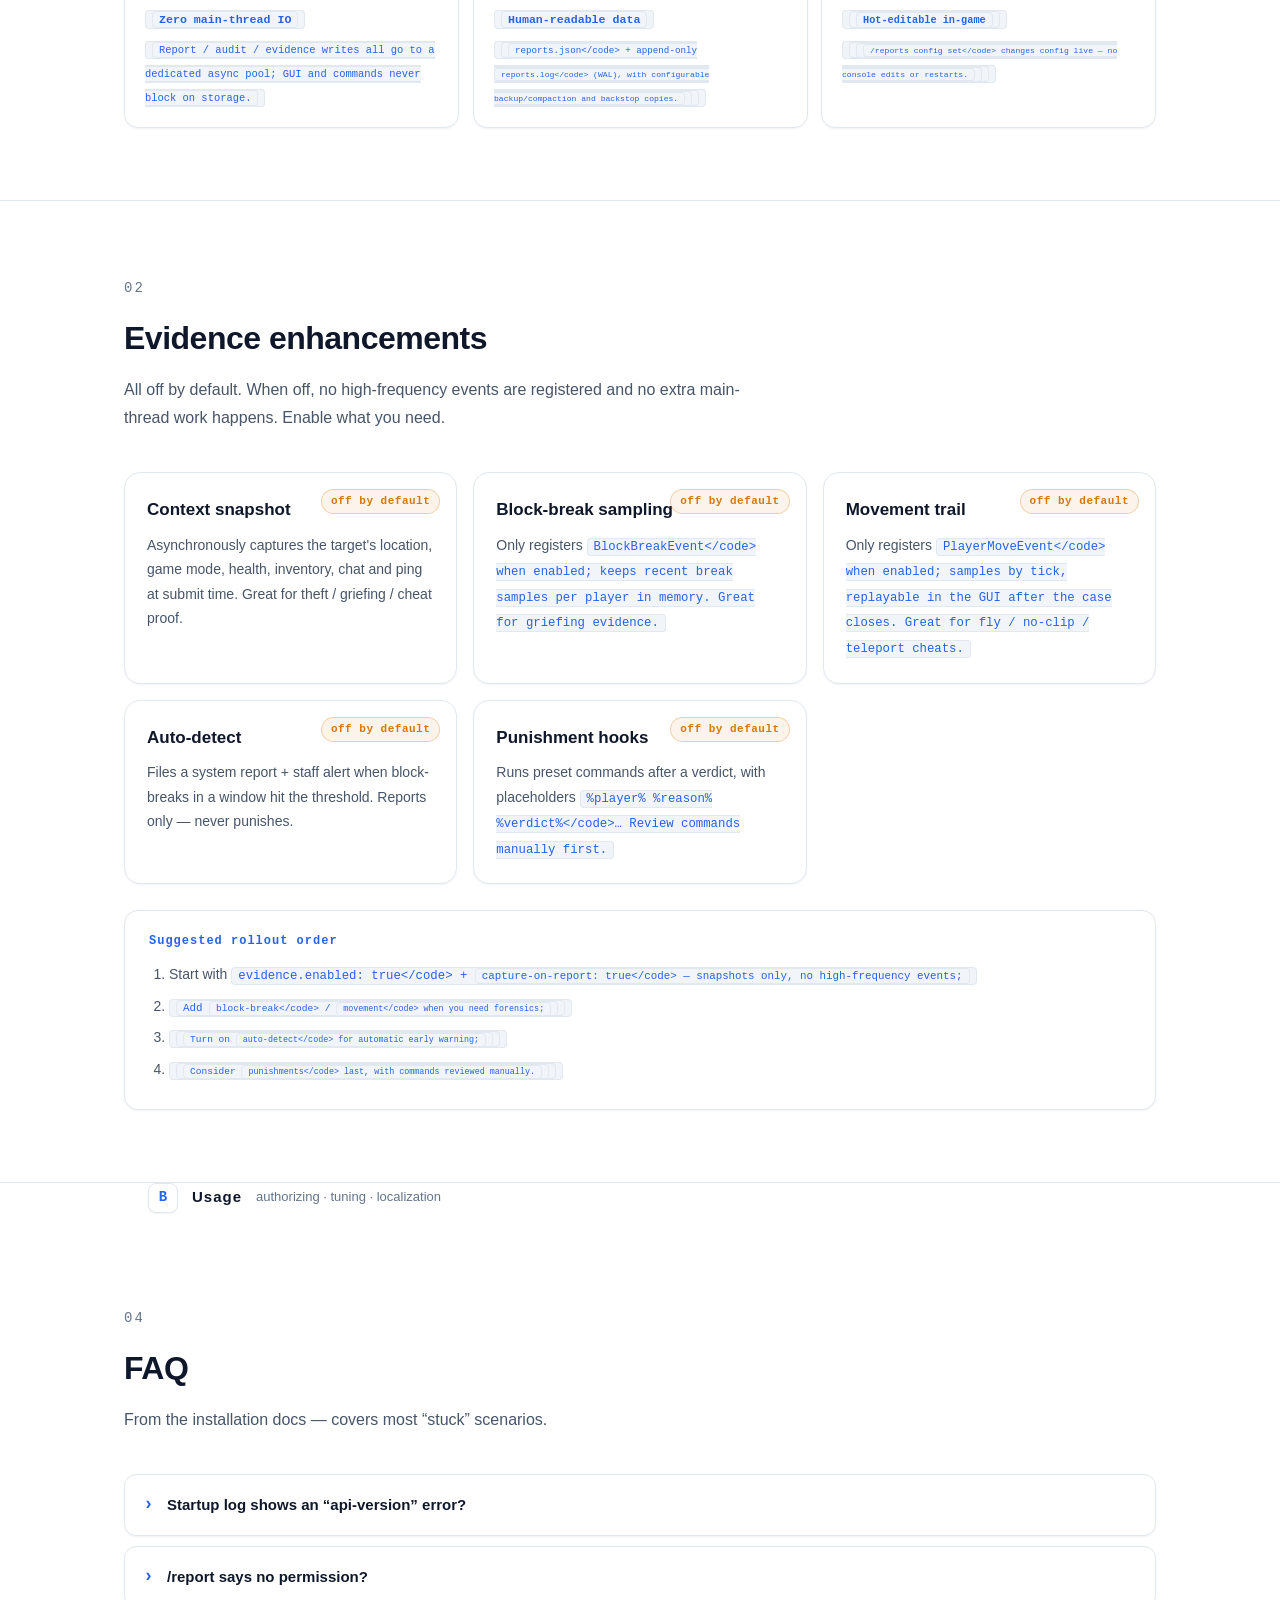
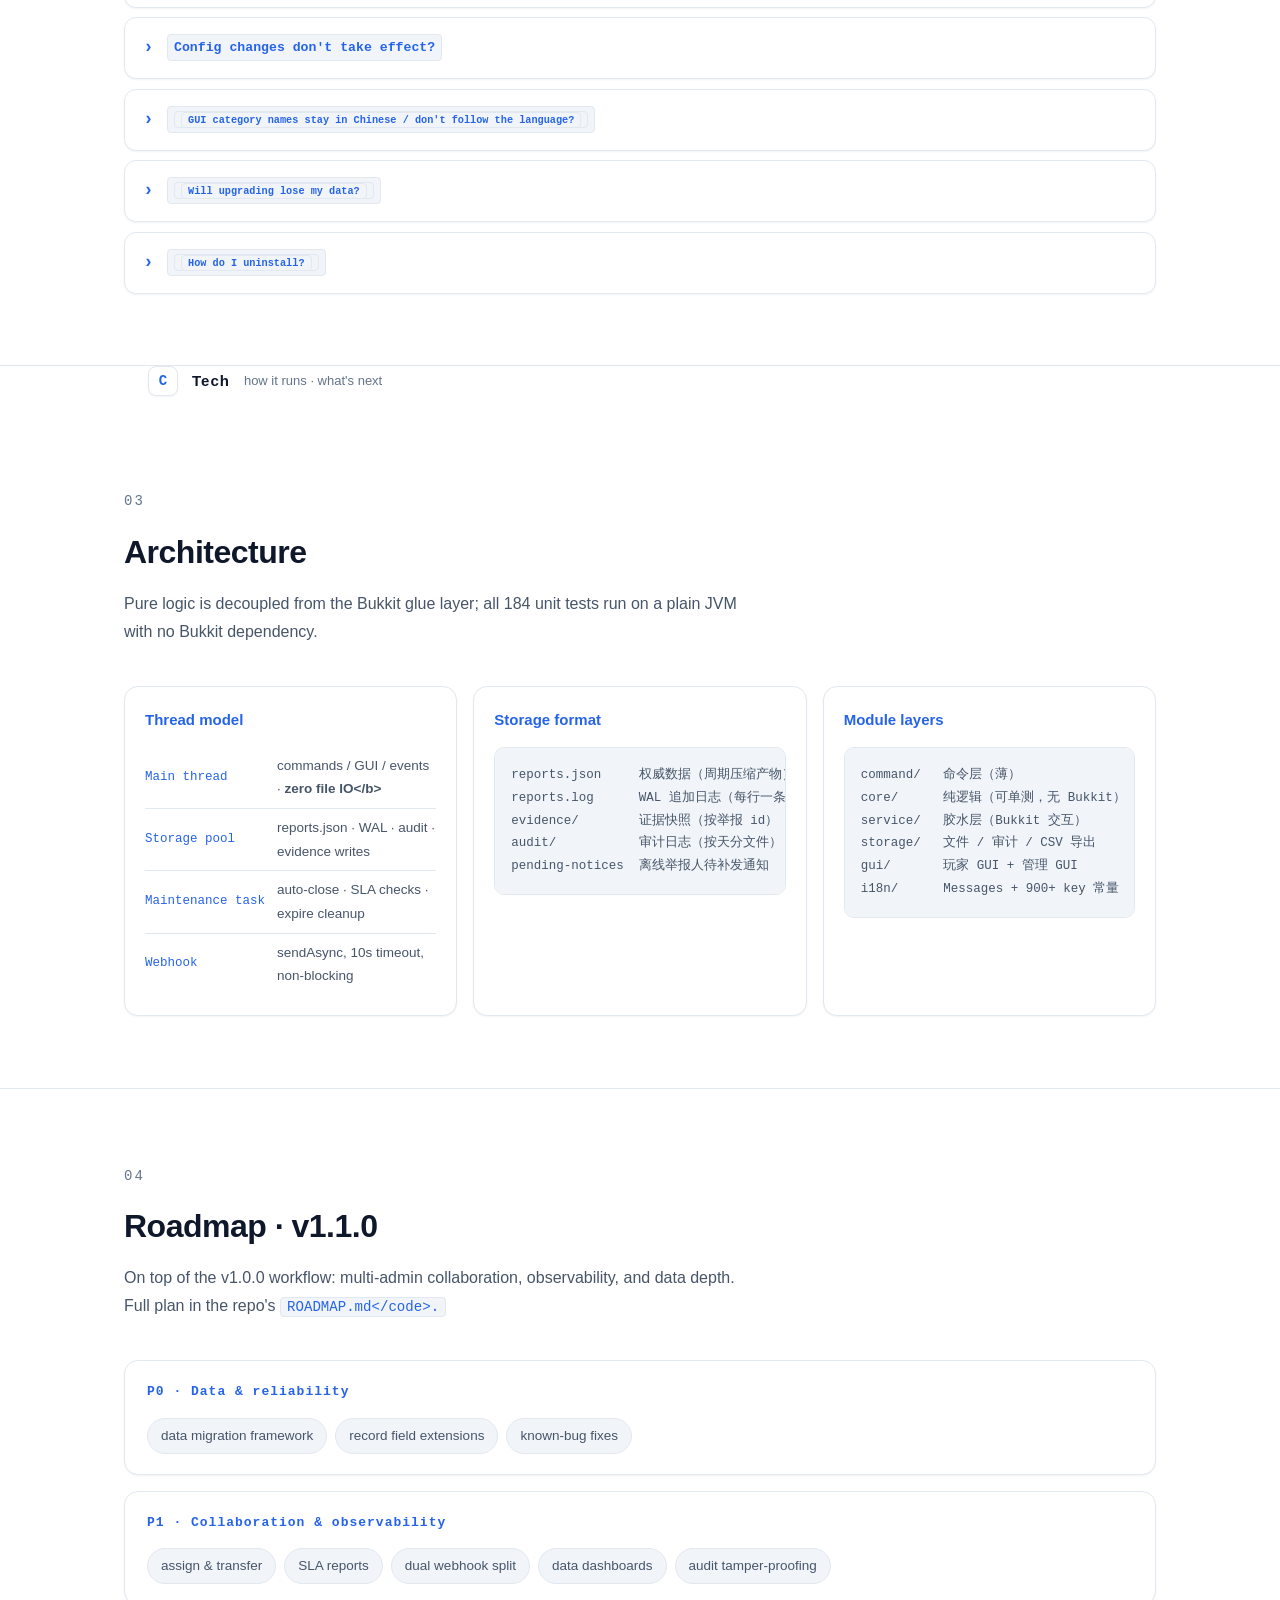
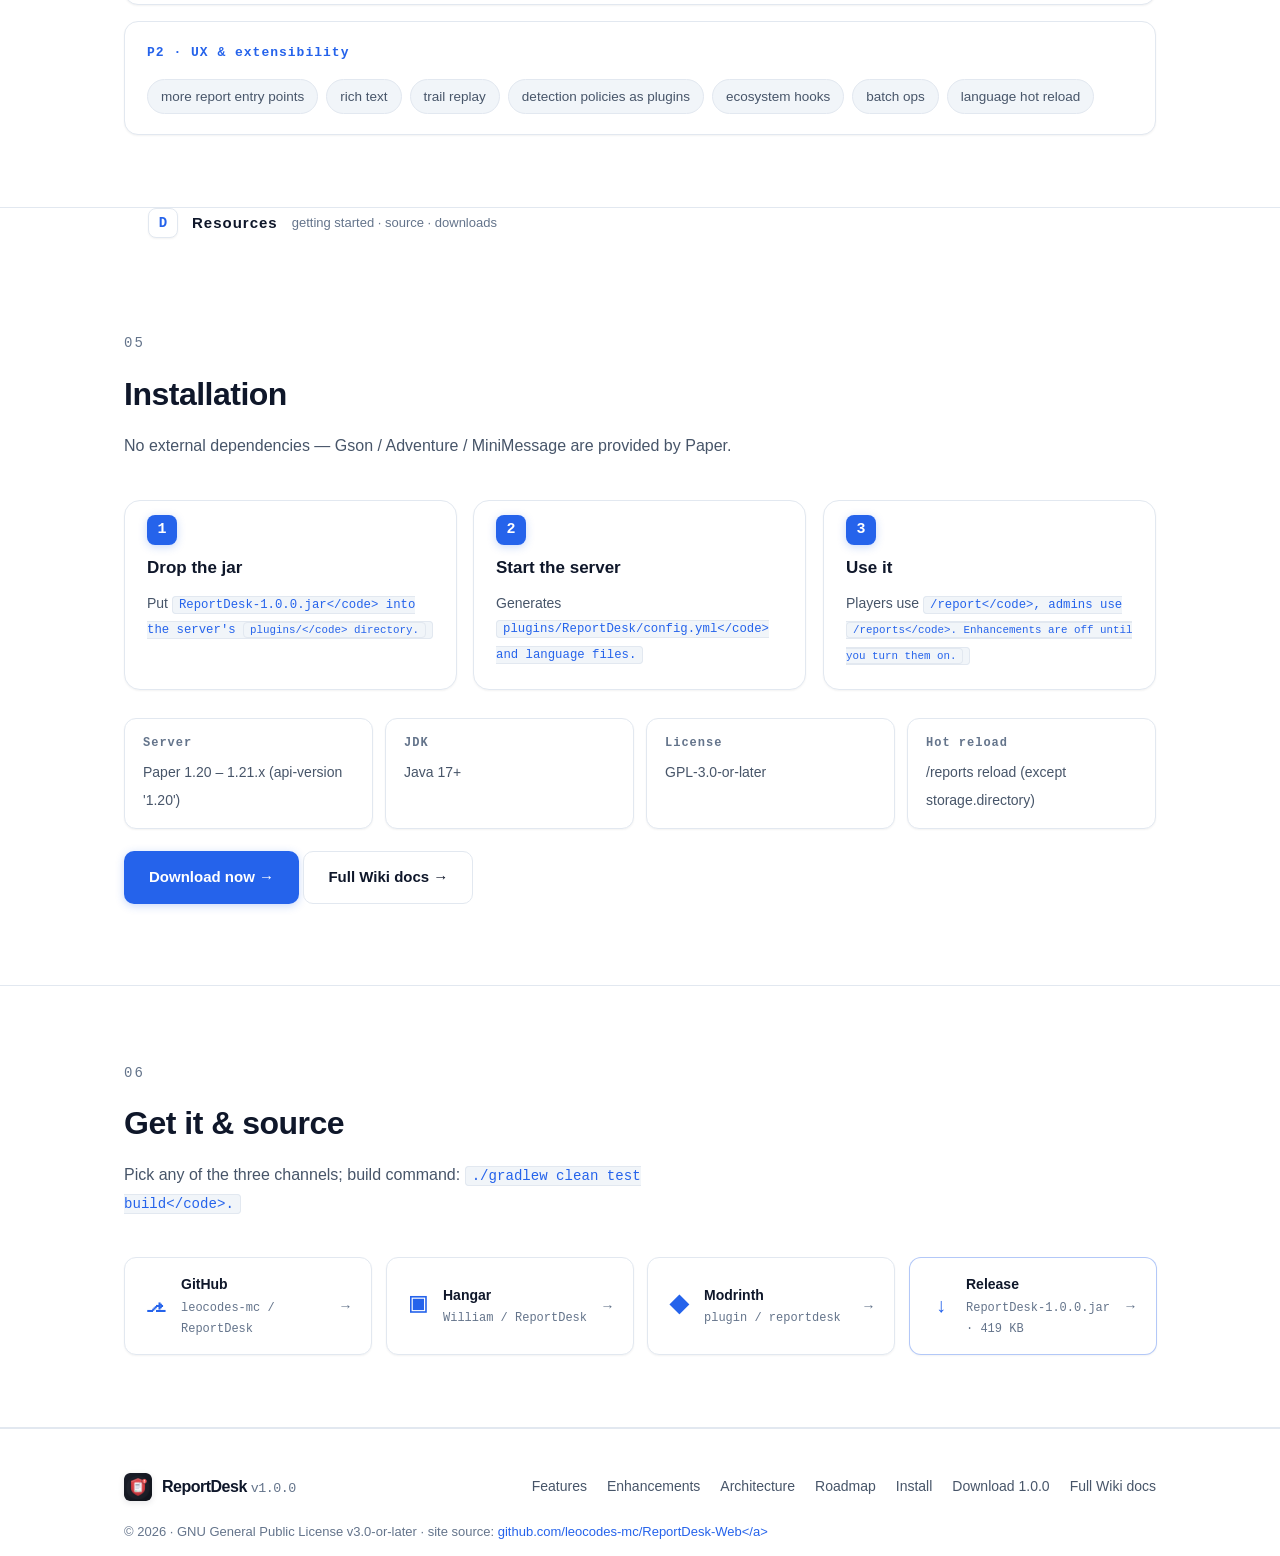
==== commit eddb1777: "style: 三页导航栏统一为 download.html 风格，语言切换改胶囊按钮，默认英语，修复下载图标对齐" ====
--- a/index.html
+++ b/index.html
@@ -18,35 +18,25 @@
 <!-- ============ NAV ============ -->
 <header class="nav" id="nav">
   <div class="nav-inner">
-    <a class="brand" href="#top">
-      <img src="icon.png" alt="ReportDesk logo" width="34" height="34">
-      <span class="brand-name">ReportDesk</span>
-      <span class="brand-ver" data-i18n="brand.ver">v1.0.0</span>
+    <a class="header-left" href="#top">
+      <img class="logo" src="icon.png" alt="ReportDesk logo" width="34" height="34">
+      <span>ReportDesk</span>
     </a>
 
-    <nav class="links" id="navLinks" aria-label="主导航">
-      <a href="#features" data-i18n="nav.features">特性</a>
-      <a href="#enhancements" data-i18n="nav.enhancements">增强层</a>
-      <a href="#architecture" data-i18n="nav.architecture">架构</a>
-      <a href="#roadmap" data-i18n="nav.roadmap">路线图</a>
-      <a href="#install" data-i18n="nav.install">安装</a>
-
-      <div class="nav-mobile-extra" id="navMobileExtra">
-        <div class="lang-switch" id="langSwitchMobile">
-          <button id="langZhMobile" class="lang-btn active" type="button">中</button>
-          <button id="langEnMobile" class="lang-btn" type="button">EN</button>
-        </div>
-      </div>
-    </nav>
-
-    <div class="nav-actions">
+    <div class="header-right">
+      <a href="#features" data-i18n="nav.features">Features</a>
+      <a href="#enhancements" data-i18n="nav.enhancements">Evidence</a>
+      <a href="#architecture" data-i18n="nav.architecture">Architecture</a>
+      <a href="#roadmap" data-i18n="nav.roadmap">Roadmap</a>
+      <a href="#install" data-i18n="nav.install">Install</a>
+      <a href="docs.html" target="_blank" data-i18n="footer.docs">Docs</a>
+      <a class="nav-dl" href="download.html">Download</a>
+
       <div class="lang-switch" id="langSwitch" title="Language / 语言">
-        <button id="langZh" class="lang-btn active" type="button">中</button>
-        <button id="langEn" class="lang-btn" type="button">EN</button>
-      </div>
-      <a class="btn primary nav-dl" href="download.html">
-        <span class="nav-dl-label" data-i18n="nav.download">下载</span>
-      </a>
+        <button id="langZh" class="lang-btn" type="button">中</button>
+        <button id="langEn" class="lang-btn active" type="button">EN</button>
+      </div>
+
       <button class="menu-toggle" id="menuToggle" type="button"
               aria-label="菜单" aria-expanded="false" aria-controls="navLinks">☰</button>
     </div>
--- a/css/style.css
+++ b/css/style.css
@@ -62,7 +62,7 @@
 }
 .skip-link:focus{left:0;color:#fff}
 
-/* ---------- NAV（毛玻璃，与 docs.html 顶栏统一） ---------- */
+/* ---------- NAV（毛玻璃，与 download.html 顶栏统一） ---------- */
 .nav{
   position:sticky;top:0;z-index:100;
   background:rgba(255,255,255,.78);
@@ -74,54 +74,38 @@
 }
 .nav.scrolled{box-shadow:0 4px 16px rgba(15,23,42,.08)}
 .nav-inner{
-  max-width:var(--maxw);margin:0 auto;padding:12px 24px;
+  max-width:var(--maxw);margin:0 auto;padding:0 40px;
+  height:64px;
   display:flex;align-items:center;justify-content:space-between;gap:14px;
 }
-.brand{display:flex;align-items:center;gap:10px;color:var(--text);font-weight:800;font-size:18px;white-space:nowrap;letter-spacing:-.5px}
-.brand:hover{text-decoration:none}
-.brand img{border-radius:8px;box-shadow:0 2px 8px rgba(15,23,42,.12);transition:transform .3s var(--ease)}
-.brand:hover img{transform:translateY(-2px) rotate(-3deg)}
-.brand-ver{
-  font-family:var(--mono);font-size:11px;font-weight:600;color:var(--accent);
-  background:rgba(22,163,74,.08);border:1px solid rgba(22,163,74,.3);
-  padding:2px 8px;border-radius:999px;letter-spacing:.5px;
-}
-.links{display:flex;gap:2px;flex-wrap:wrap}
-.links a{
-  position:relative;
-  color:var(--muted);font-size:14px;font-weight:500;
-  padding:6px 10px;border-radius:8px;
-  transition:color .2s var(--ease),background .25s var(--ease);
-}
-.links a:hover{color:var(--text);background:var(--panel-2);text-decoration:none}
-.links a::after{
-  content:"";position:absolute;left:10px;right:10px;bottom:2px;height:1px;
-  background:var(--accent);transform:scaleX(0);transform-origin:left;
-  transition:transform .25s cubic-bezier(.16,.84,.3,1);
-}
-.links a:hover::after{transform:scaleX(1)}
-
-/* nav 右侧：语言 + 下载 + 汉堡 */
-.nav-actions{display:flex;align-items:center;gap:10px}
-.lang-switch{
-  display:flex;border:1px solid var(--border);border-radius:8px;overflow:hidden;background:var(--panel-2);
-}
+.header-left{display:flex;align-items:center;gap:12px;color:var(--text-title);font-weight:800;font-size:20px;letter-spacing:-.5px;white-space:nowrap}
+.header-left:hover{text-decoration:none}
+.logo{width:34px;height:34px;border-radius:8px;object-fit:cover;box-shadow:0 2px 8px rgba(15,23,42,.12);transition:transform .3s var(--ease)}
+.header-left:hover .logo{transform:translateY(-2px) rotate(-3deg)}
+.header-right{display:flex;gap:8px;align-items:center;font-size:14px;font-weight:500;color:var(--muted)}
+.header-right a{
+  color:inherit;display:inline-flex;align-items:center;padding:7px 14px;border-radius:999px;
+  transition:color .2s var(--ease),transform .25s var(--ease),background .25s var(--ease);text-decoration:none;
+}
+.header-right a:hover{color:var(--accent-2);text-decoration:none;transform:translateY(-2px);background:var(--accent-soft)}
+
+/* 语言切换（与 download.html 统一） */
+.lang-switch{display:inline-flex;gap:4px;margin-left:12px}
 .lang-btn{
   font-family:var(--mono);font-size:12px;font-weight:600;
-  background:none;border:none;color:var(--dim);padding:5px 10px;cursor:pointer;
-  transition:background .2s var(--ease),color .2s var(--ease);
-  letter-spacing:.5px;
-}
-.lang-btn:hover{color:var(--text);background:var(--hover-bg,#f1f5f9)}
-.lang-btn.active{background:var(--accent-2);color:#fff}
-.nav-dl{padding:8px 18px;font-size:14px}
-.nav-dl .nav-dl-label{white-space:nowrap}
+  padding:4px 12px;border-radius:999px;
+  border:1px solid var(--border);background:var(--bg-card);color:var(--muted);
+  cursor:pointer;transition:all .2s var(--ease);
+}
+.lang-btn:hover{border-color:var(--accent-2);color:var(--accent-2)}
+.lang-btn.active{background:var(--accent-2);color:#fff;border-color:var(--accent-2)}
+.nav-dl{font-weight:600;color:var(--accent-2)}
 .menu-toggle{
   display:none;background:none;border:1px solid var(--border);color:var(--text);
   font-size:18px;border-radius:8px;padding:4px 12px;cursor:pointer;
   transition:border-color .2s var(--ease),background .2s var(--ease);
 }
-.menu-toggle:hover{border-color:var(--border-strong);background:var(--panel-2)}
+.menu-toggle:hover{border-color:var(--border-strong);background:var(--hover-bg)}
 
 /* ---------- HERO（浅色，柔和光晕） ---------- */
 .hero{
@@ -517,24 +501,12 @@
 .docs-cta .btn{display:inline-block}
 
 /* ---------- RESPONSIVE ---------- */
-/* 移动菜单展开时显示语言切换（须放在 media 之前，桌面默认隐藏） */
-.nav-mobile-extra{display:none;padding:12px;border-top:1px solid var(--border)}
-.links.open .nav-mobile-extra{display:flex}
-.nav-mobile-extra .lang-switch{align-self:flex-start}
-
 @media(max-width:960px){
-  .links{display:none;position:absolute;top:100%;left:0;right:0;background:var(--panel);
-    flex-direction:column;padding:12px;border-bottom:1px solid var(--border);z-index:90;
-    box-shadow:var(--shadow-md);
-  }
-  .links.open{display:flex}
-  .links a{padding:12px}
+  .nav-inner{padding:0 16px}
   .menu-toggle{display:block}
   .cmd-cols{grid-template-columns:1fr}
   .step-arrow{display:none}
   .demo-steps{flex-direction:column}
-  .nav-dl{display:none} /* 小屏下载走 hero 与仓库卡 */
-  .nav-actions .lang-switch{display:none} /* 桌面语言切换隐藏 */
 }
 @media(max-width:520px){
   .hero-stats{gap:22px}
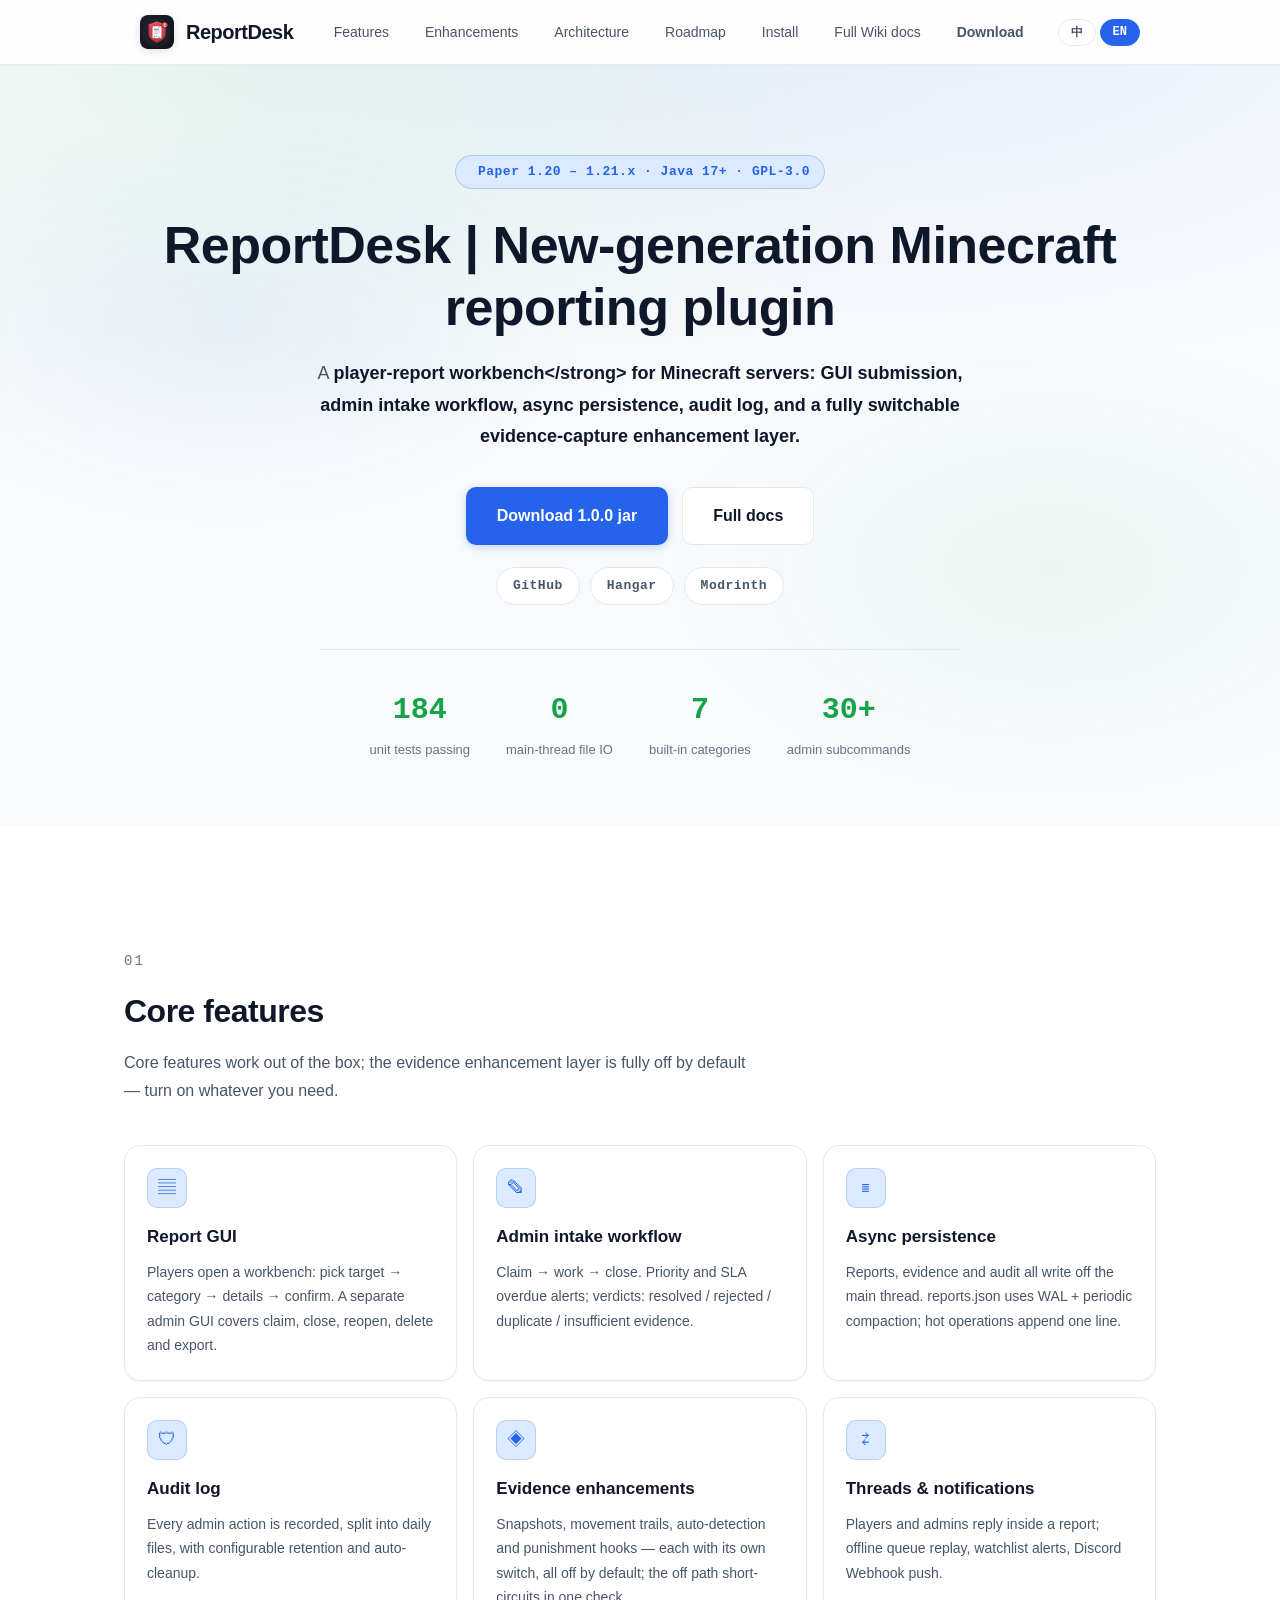
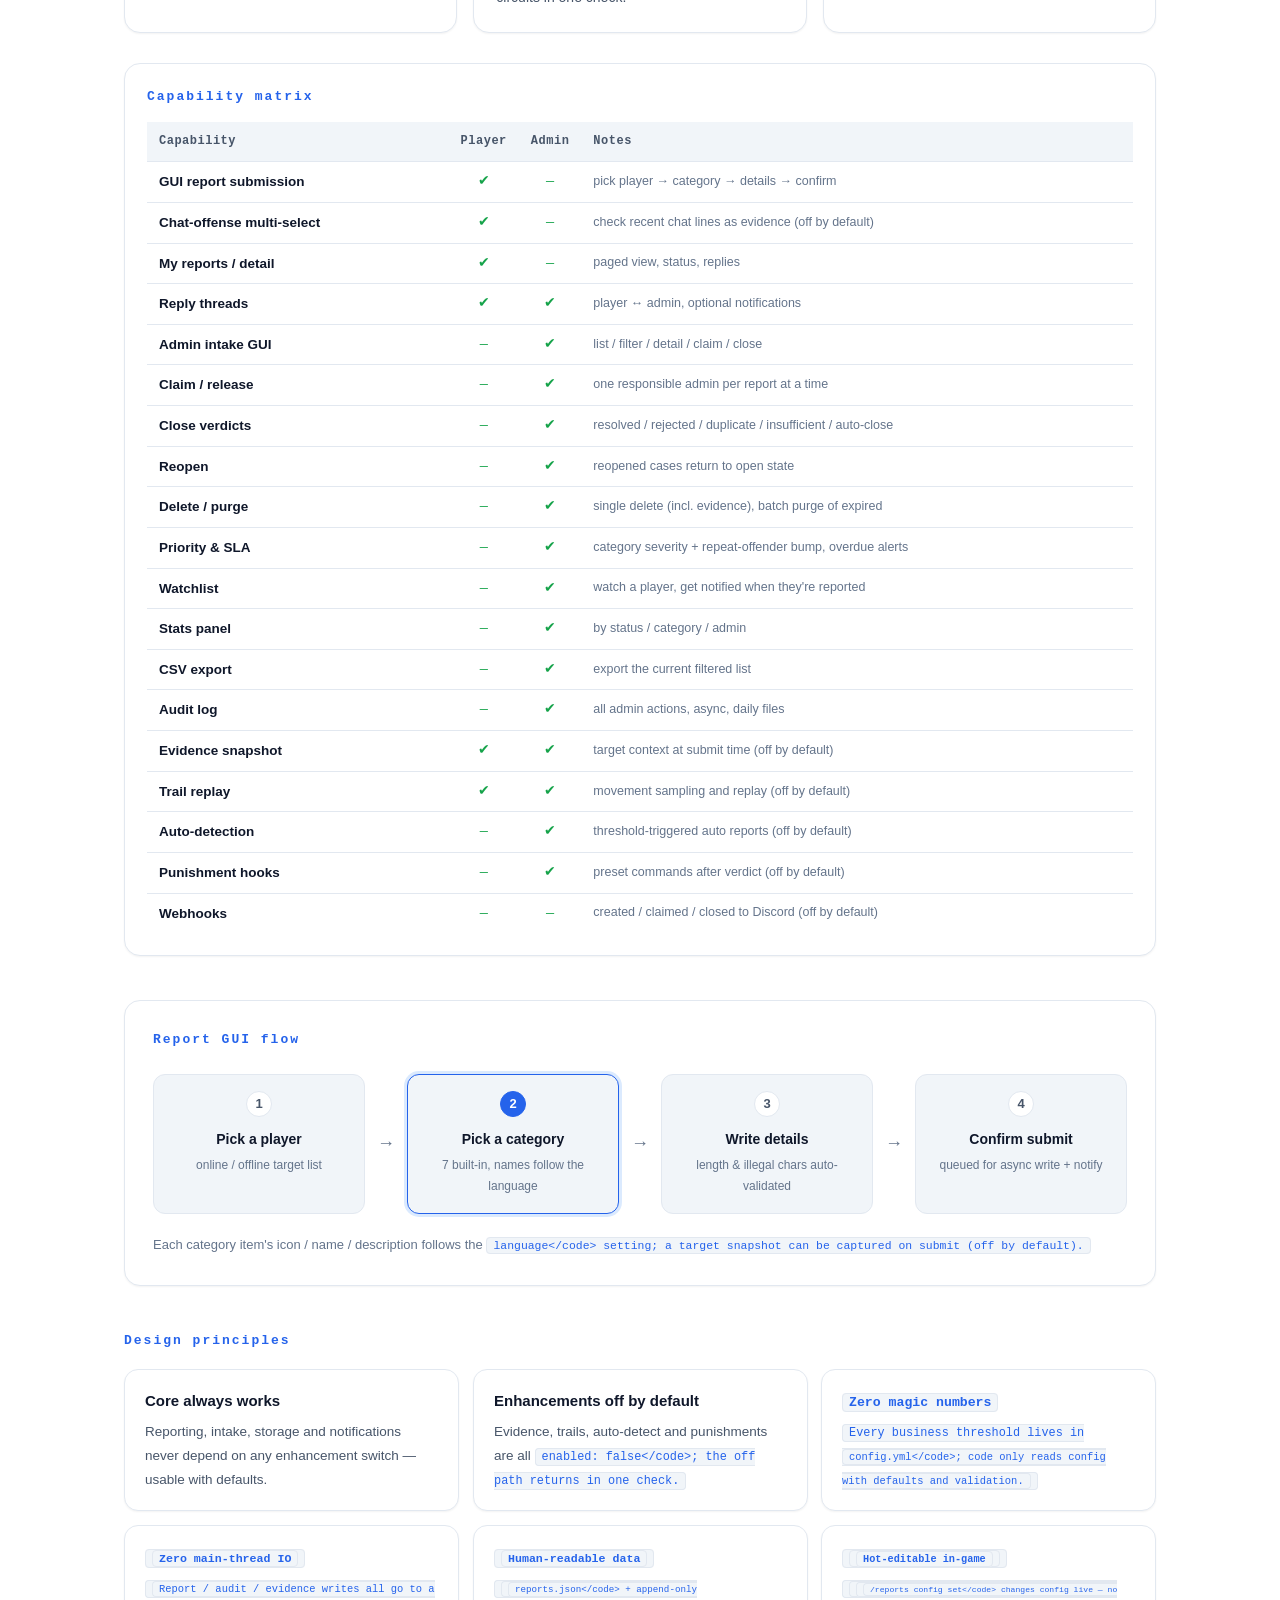
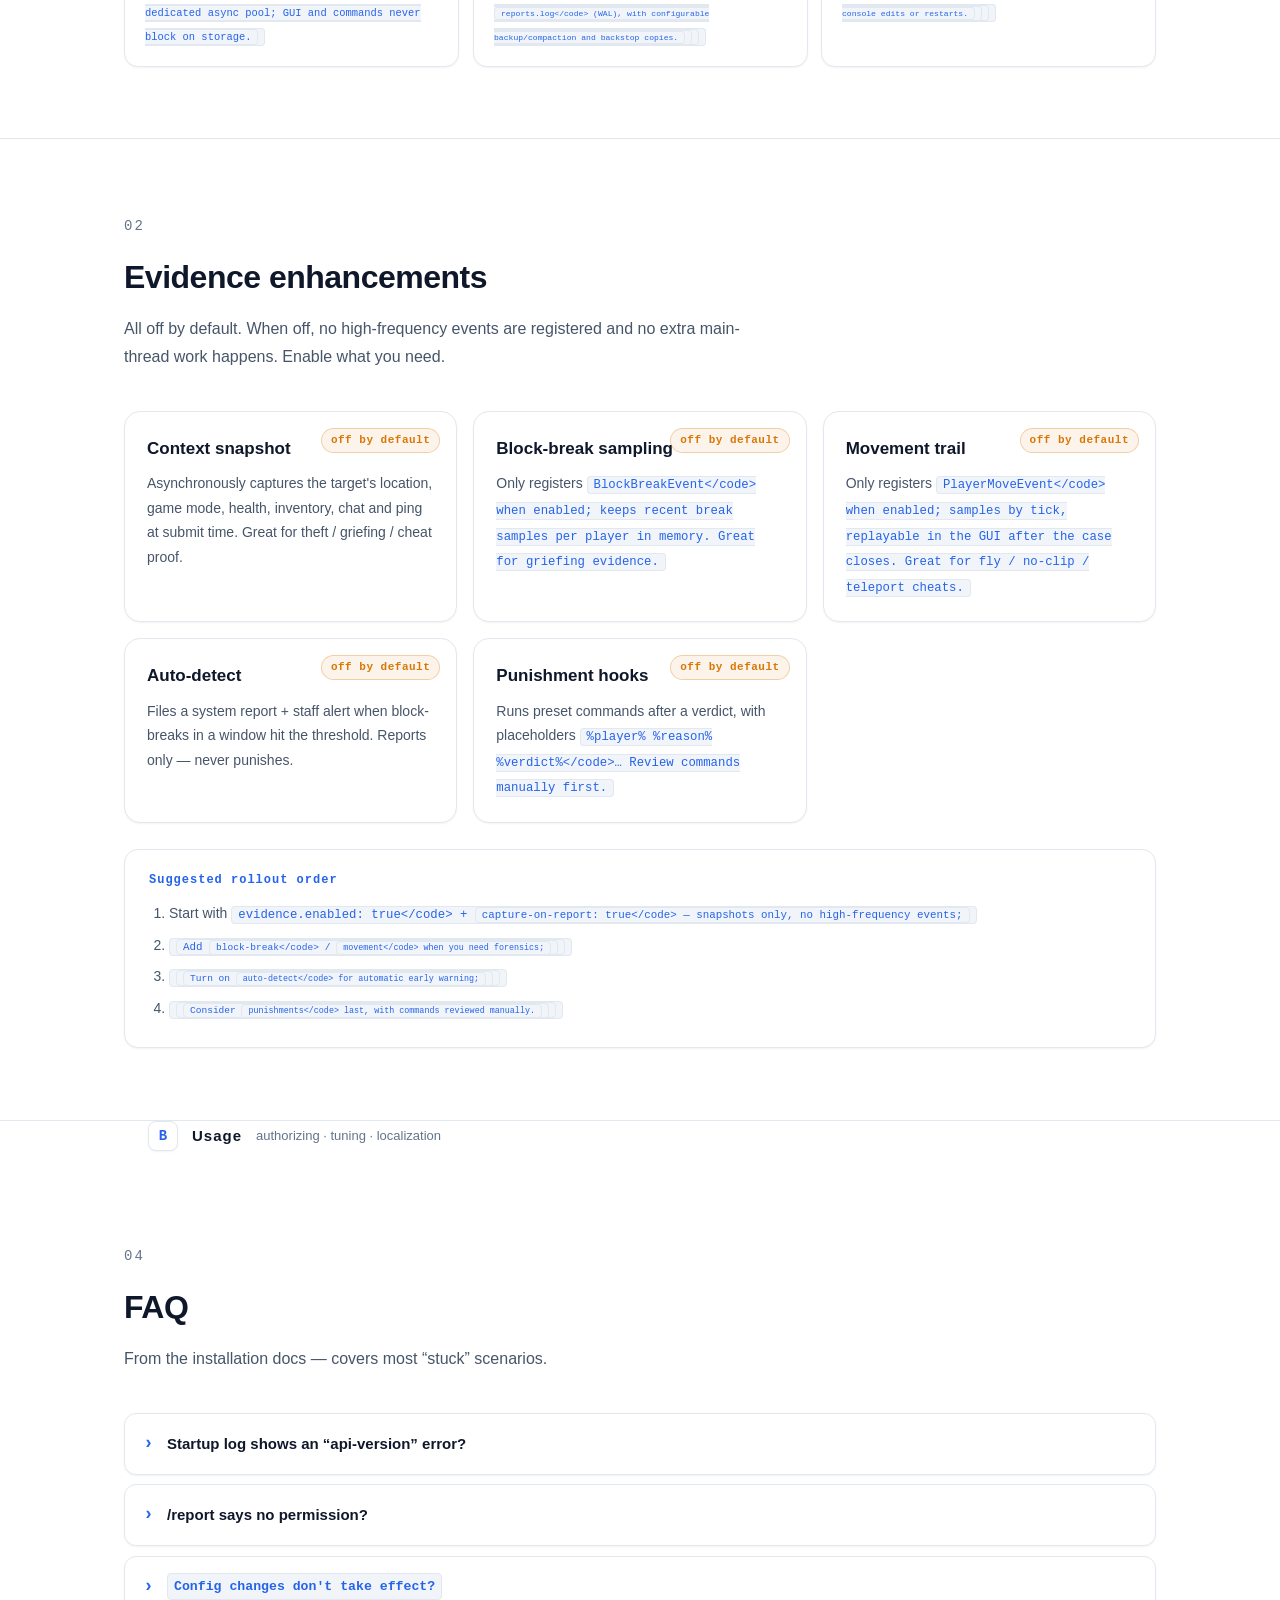
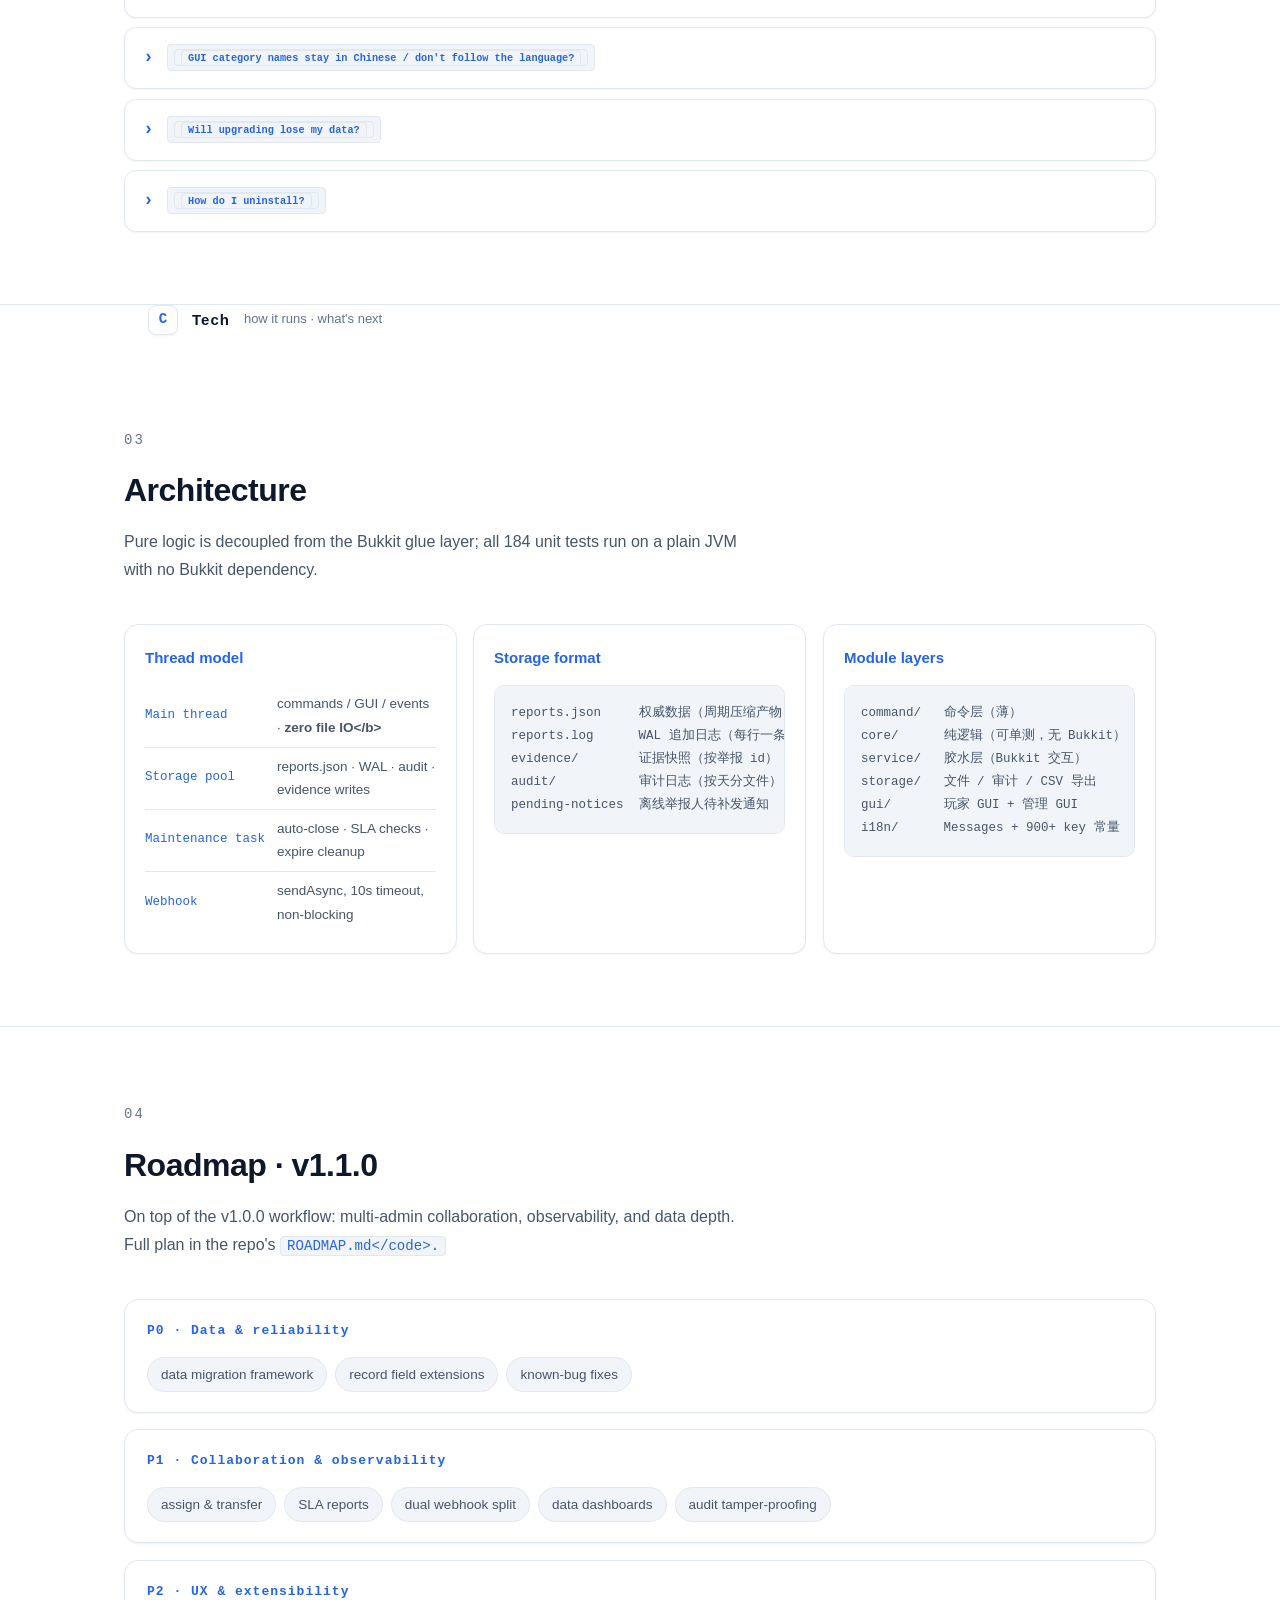
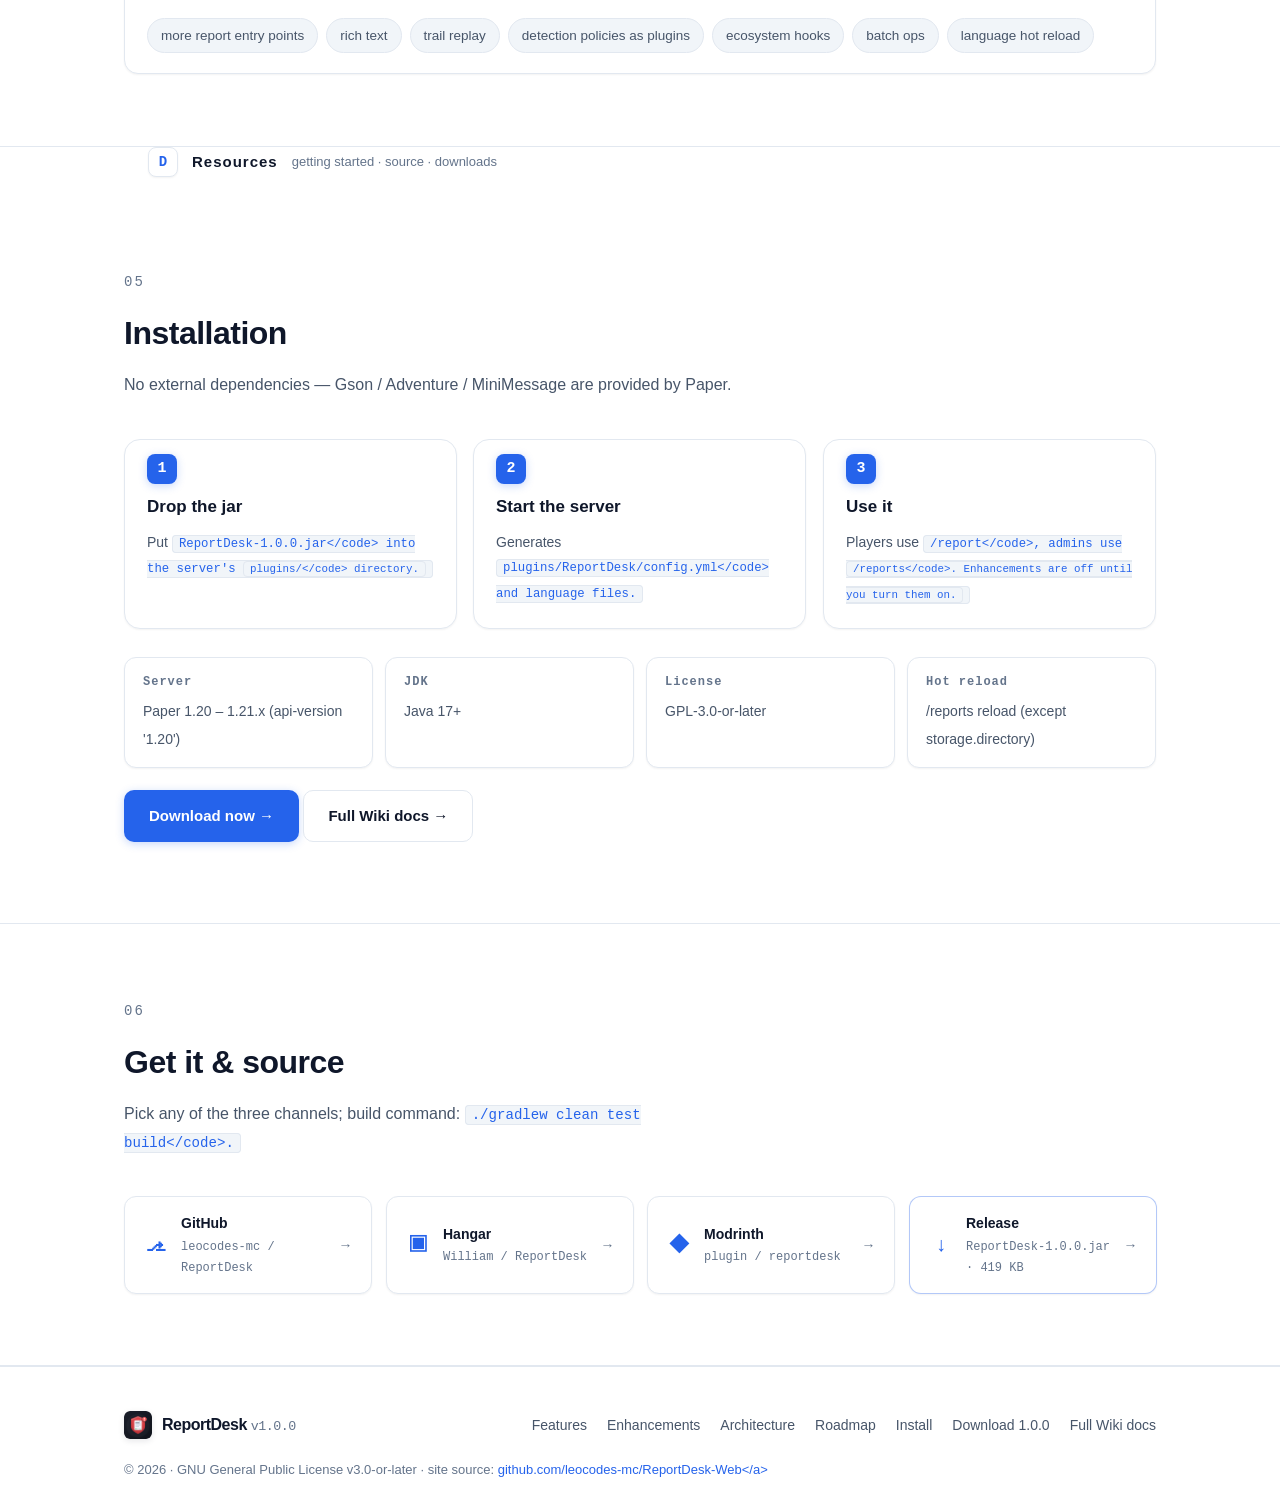
==== commit c5307ea8: "copy: 首页 H1 改为 'ReportDesk | 新一代 Minecraft 举报插件'" ====
--- a/index.html
+++ b/index.html
@@ -55,7 +55,7 @@
     </div>
 
     <h1 data-i18n="hero.title">
-      把「玩家举报 → 管理员受理 → 结案归档」<br>做成一条完整的产品流程
+      ReportDesk <span class="hero-pipe" aria-hidden="true">|</span> 新一代 Minecraft 举报插件
     </h1>
 
     <p class="hero-sub" data-i18n="hero.sub"></p>
--- a/css/style.css
+++ b/css/style.css
@@ -142,6 +142,7 @@
   font-size:clamp(30px,4.6vw,52px);line-height:1.18;font-weight:800;
   letter-spacing:-.5px;margin-bottom:20px;color:var(--text);
 }
+.hero h1 .hero-pipe{color:var(--accent-2);font-weight:300;margin:0 8px}
 .hero-sub{max-width:680px;margin:0 auto 34px;color:var(--muted);font-size:18px}
 .hero-sub strong{color:var(--text)}
 .hero-cta{display:flex;gap:14px;justify-content:center;flex-wrap:wrap;margin-bottom:22px}
